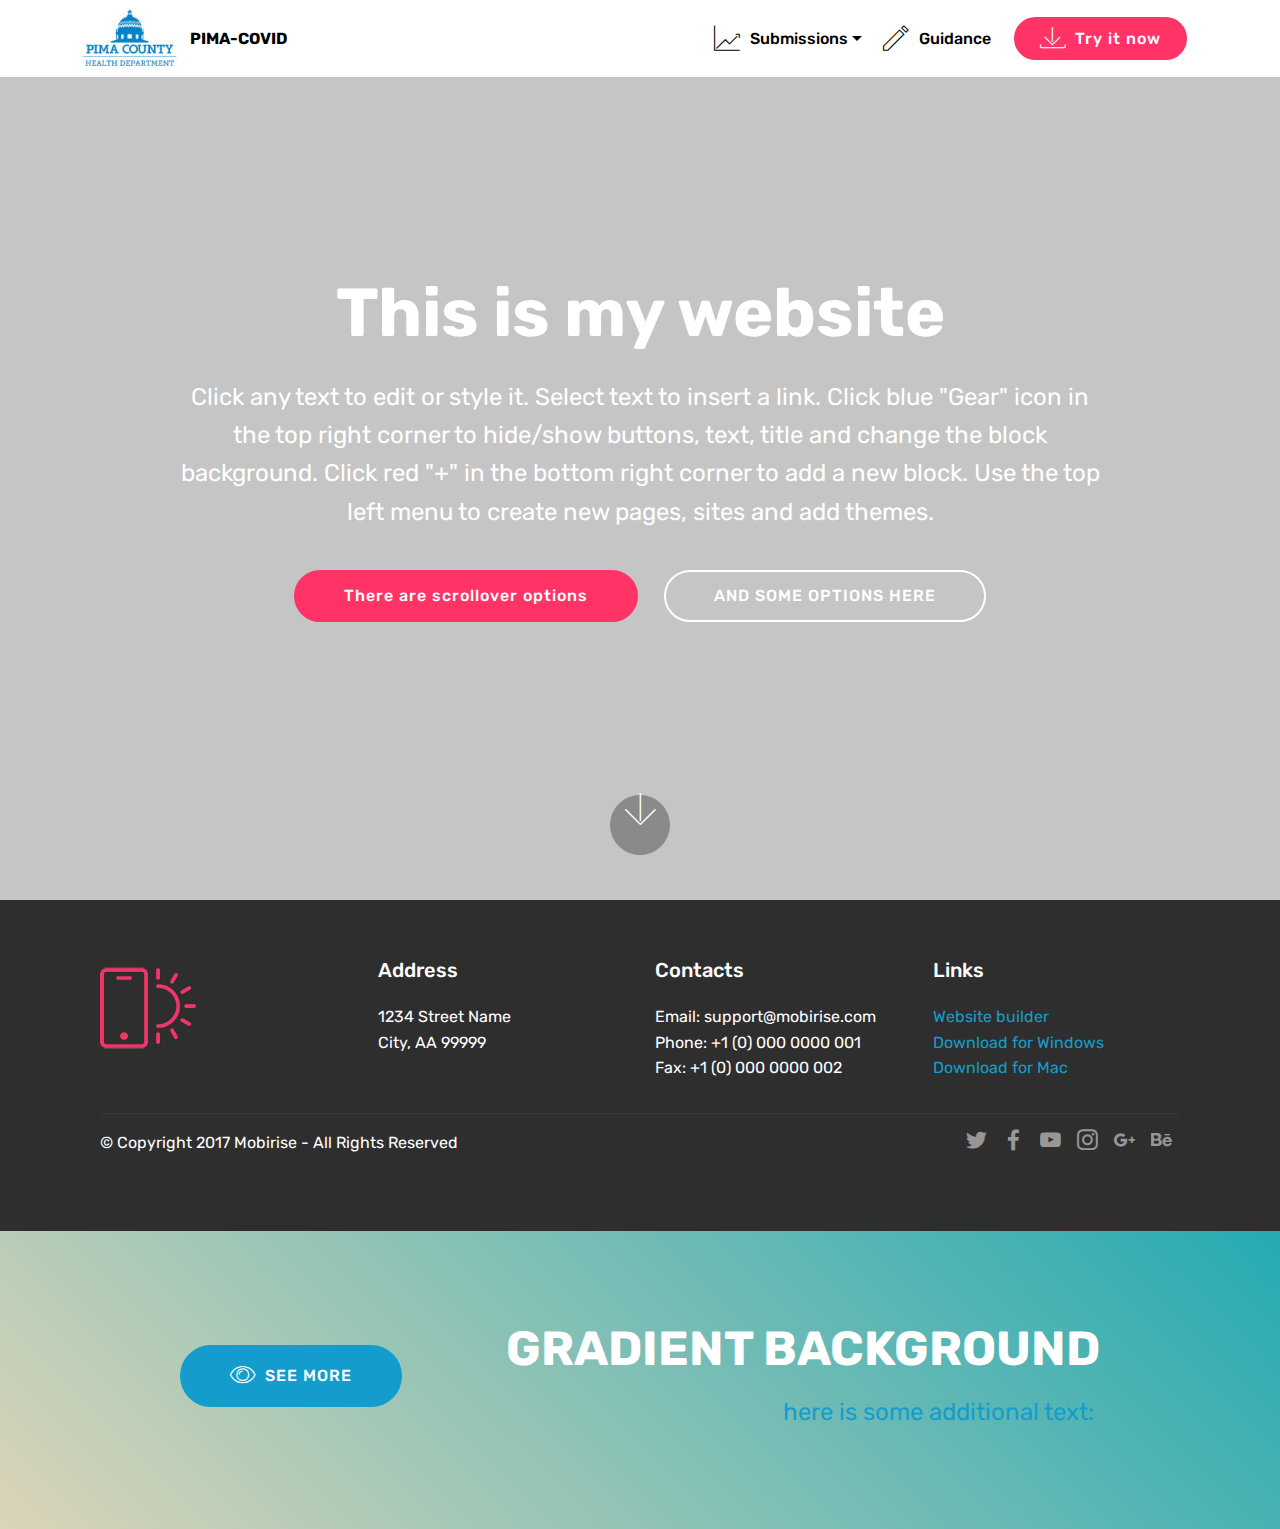
==== index.html @ c0654468 "create github pages" ====
<!DOCTYPE html>
<html  >
<head>
  <!-- Site made with Mobirise Website Builder v4.12.3, https://mobirise.com -->
  <meta charset="UTF-8">
  <meta http-equiv="X-UA-Compatible" content="IE=edge">
  <meta name="generator" content="Mobirise v4.12.3, mobirise.com">
  <meta name="viewport" content="width=device-width, initial-scale=1, minimum-scale=1">
  <link rel="shortcut icon" href="assets/images/health-department-logo-solid-blue-122x76.jpg" type="image/x-icon">
  <meta name="description" content="">
  
  
  <title>Home</title>
  <link rel="stylesheet" href="assets/web/assets/mobirise-icons/mobirise-icons.css">
  <link rel="stylesheet" href="assets/bootstrap/css/bootstrap.min.css">
  <link rel="stylesheet" href="assets/bootstrap/css/bootstrap-grid.min.css">
  <link rel="stylesheet" href="assets/bootstrap/css/bootstrap-reboot.min.css">
  <link rel="stylesheet" href="assets/socicon/css/styles.css">
  <link rel="stylesheet" href="assets/tether/tether.min.css">
  <link rel="stylesheet" href="assets/dropdown/css/style.css">
  <link rel="stylesheet" href="assets/theme/css/style.css">
  <link rel="preload" as="style" href="assets/mobirise/css/mbr-additional.css"><link rel="stylesheet" href="assets/mobirise/css/mbr-additional.css" type="text/css">
  
  
  
</head>
<body>
  <section class="menu cid-qTkzRZLJNu" once="menu" id="menu1-0">

    

    <nav class="navbar navbar-expand beta-menu navbar-dropdown align-items-center navbar-fixed-top navbar-toggleable-sm">
        <button class="navbar-toggler navbar-toggler-right" type="button" data-toggle="collapse" data-target="#navbarSupportedContent" aria-controls="navbarSupportedContent" aria-expanded="false" aria-label="Toggle navigation">
            <div class="hamburger">
                <span></span>
                <span></span>
                <span></span>
                <span></span>
            </div>
        </button>
        <div class="menu-logo">
            <div class="navbar-brand">
                <span class="navbar-logo">
                    <a href="https://mobirise.com">
                         <img src="assets/images/health-department-logo-solid-blue-122x76.jpg" alt="Mobirise" title="" style="height: 3.8rem;">
                    </a>
                </span>
                <span class="navbar-caption-wrap"><a class="navbar-caption text-black display-4" href="https://mobirise.com">
                        PIMA-COVID</a></span>
            </div>
        </div>
        <div class="collapse navbar-collapse" id="navbarSupportedContent">
            <ul class="navbar-nav nav-dropdown" data-app-modern-menu="true"><li class="nav-item dropdown">
                    <a class="nav-link link dropdown-toggle text-black display-4" href="https://mobirise.com" data-toggle="dropdown-submenu" aria-expanded="true"><span class="mbri-growing-chart mbr-iconfont mbr-iconfont-btn"></span>Submissions</a><div class="dropdown-menu"><a class="dropdown-item text-black display-4" href="https://mobirise.com">New Item</a></div>
                </li><li class="nav-item">
                    <a class="nav-link link text-black display-4" href="https://mobirise.com"><span class="mbri-edit2 mbr-iconfont mbr-iconfont-btn"></span>
                        
                        Guidance</a>
                </li></ul>
            <div class="navbar-buttons mbr-section-btn"><a class="btn btn-sm btn-secondary display-4" href="https://mobirise.com">
                    <span class="mbri-save mbr-iconfont mbr-iconfont-btn "></span>
                    Try it now</a></div>
        </div>
    </nav>
</section>

<section class="engine"><a href="https://mobirise.info/z">best html templates</a></section><section class="cid-qTkA127IK8 mbr-fullscreen" data-bg-video="https://www.youtube.com/watch?v=36YgDDJ7XSc" id="header2-1">

    

    <div class="mbr-overlay" style="opacity: 0.2; background-color: rgb(35, 35, 35);"></div>

    <div class="container align-center">
        <div class="row justify-content-md-center">
            <div class="mbr-white col-md-10">
                <h1 class="mbr-section-title mbr-bold pb-3 mbr-fonts-style display-1">
                    This is my website</h1>
                
                <p class="mbr-text pb-3 mbr-fonts-style display-5">
                    Click any text to edit or style it. Select text to insert a link. Click blue "Gear" icon in the top right corner to hide/show buttons, text, title and change the block background. Click red "+" in the bottom right corner to add a new block. Use the top left menu to create new pages, sites and add themes.
                </p>
                <div class="mbr-section-btn"><a class="btn btn-md btn-secondary display-4" href="https://mobirise.com">There are scrollover options</a>
                    <a class="btn btn-md btn-white-outline display-4" href="https://mobirise.com">AND SOME OPTIONS HERE</a></div>
            </div>
        </div>
    </div>
    <div class="mbr-arrow hidden-sm-down" aria-hidden="true">
        <a href="#next">
            <i class="mbri-down mbr-iconfont"></i>
        </a>
    </div>
</section>

<section class="cid-qTkAaeaxX5" id="footer1-2">

    

    

    <div class="container">
        <div class="media-container-row content text-white">
            <div class="col-12 col-md-3">
                <div class="media-wrap">
                    <a href="https://mobirise.com/">
                        <img src="assets/images/logo2.png" alt="Mobirise">
                    </a>
                </div>
            </div>
            <div class="col-12 col-md-3 mbr-fonts-style display-7">
                <h5 class="pb-3">
                    Address
                </h5>
                <p class="mbr-text">
                    1234 Street Name
                    <br>City, AA 99999
                </p>
            </div>
            <div class="col-12 col-md-3 mbr-fonts-style display-7">
                <h5 class="pb-3">
                    Contacts
                </h5>
                <p class="mbr-text">
                    Email: support@mobirise.com
                    <br>Phone: +1 (0) 000 0000 001
                    <br>Fax: +1 (0) 000 0000 002
                </p>
            </div>
            <div class="col-12 col-md-3 mbr-fonts-style display-7">
                <h5 class="pb-3">
                    Links
                </h5>
                <p class="mbr-text">
                    <a class="text-primary" href="https://mobirise.com/">Website builder</a>
                    <br><a class="text-primary" href="https://mobirise.com/mobirise-free-win.zip">Download for Windows</a>
                    <br><a class="text-primary" href="https://mobirise.com/mobirise-free-mac.zip">Download for Mac</a>
                </p>
            </div>
        </div>
        <div class="footer-lower">
            <div class="media-container-row">
                <div class="col-sm-12">
                    <hr>
                </div>
            </div>
            <div class="media-container-row mbr-white">
                <div class="col-sm-6 copyright">
                    <p class="mbr-text mbr-fonts-style display-7">
                        © Copyright 2017 Mobirise - All Rights Reserved
                    </p>
                </div>
                <div class="col-md-6">
                    <div class="social-list align-right">
                        <div class="soc-item">
                            <a href="https://twitter.com/mobirise" target="_blank">
                                <span class="socicon-twitter socicon mbr-iconfont mbr-iconfont-social"></span>
                            </a>
                        </div>
                        <div class="soc-item">
                            <a href="https://www.facebook.com/pages/Mobirise/1616226671953247" target="_blank">
                                <span class="socicon-facebook socicon mbr-iconfont mbr-iconfont-social"></span>
                            </a>
                        </div>
                        <div class="soc-item">
                            <a href="https://www.youtube.com/c/mobirise" target="_blank">
                                <span class="socicon-youtube socicon mbr-iconfont mbr-iconfont-social"></span>
                            </a>
                        </div>
                        <div class="soc-item">
                            <a href="https://instagram.com/mobirise" target="_blank">
                                <span class="socicon-instagram socicon mbr-iconfont mbr-iconfont-social"></span>
                            </a>
                        </div>
                        <div class="soc-item">
                            <a href="https://plus.google.com/u/0/+Mobirise" target="_blank">
                                <span class="socicon-googleplus socicon mbr-iconfont mbr-iconfont-social"></span>
                            </a>
                        </div>
                        <div class="soc-item">
                            <a href="https://www.behance.net/Mobirise" target="_blank">
                                <span class="socicon-behance socicon mbr-iconfont mbr-iconfont-social"></span>
                            </a>
                        </div>
                    </div>
                </div>
            </div>
        </div>
    </div>
</section>

<section class="mbr-section info2 cid-rXSOp5pQnk" id="info2-4">

    

    

    <div class="container">
        <div class="row main justify-content-center">
            <div class="media-container-column col-12 col-lg-3 col-md-4">
                <div class="mbr-section-btn align-left py-4"><a class="btn btn-primary display-4" href="https://mobirise.co">
                    <span class="mbri-preview mbr-iconfont"></span>
                    SEE MORE
                    </a></div>
            </div>
            <div class="media-container-column title col-12 col-lg-7 col-md-6">
                <h2 class="align-right mbr-bold mbr-white pb-3 mbr-fonts-style display-2">
                    GRADIENT BACKGROUND
                </h2>
                <h3 class="mbr-section-subtitle align-right mbr-light mbr-white mbr-fonts-style display-5">
                    <a href="page1.html">here is some additional text:&nbsp;</a></h3>
            </div>
        </div>
    </div>
</section>


  <script src="assets/web/assets/jquery/jquery.min.js"></script>
  <script src="assets/popper/popper.min.js"></script>
  <script src="assets/bootstrap/js/bootstrap.min.js"></script>
  <script src="assets/smoothscroll/smooth-scroll.js"></script>
  <script src="assets/tether/tether.min.js"></script>
  <script src="assets/touchswipe/jquery.touch-swipe.min.js"></script>
  <script src="assets/ytplayer/jquery.mb.ytplayer.min.js"></script>
  <script src="assets/vimeoplayer/jquery.mb.vimeo_player.js"></script>
  <script src="assets/dropdown/js/nav-dropdown.js"></script>
  <script src="assets/dropdown/js/navbar-dropdown.js"></script>
  <script src="assets/theme/js/script.js"></script>
  
  
</body>
</html>
---- assets/web/assets/mobirise-icons/mobirise-icons.css ----
@font-face {
  font-family: 'MobiriseIcons';
  src:  url('mobirise-icons.eot?spat4u');
  src:  url('mobirise-icons.eot?spat4u#iefix') format('embedded-opentype'),
    url('mobirise-icons.ttf?spat4u') format('truetype'),
    url('mobirise-icons.woff?spat4u') format('woff'),
    url('mobirise-icons.svg?spat4u#MobiriseIcons') format('svg');
  font-weight: normal;
  font-style: normal;
  font-display: swap;
}

[class^="mbri-"], [class*=" mbri-"] {
  /* use !important to prevent issues with browser extensions that change fonts */
  font-family: MobiriseIcons !important;
  speak: none;
  font-style: normal;
  font-weight: normal;
  font-variant: normal;
  text-transform: none;
  line-height: 1;

  /* Better Font Rendering =========== */
  -webkit-font-smoothing: antialiased;
  -moz-osx-font-smoothing: grayscale;
}

.mbri-add-submenu:before {
  content: "\e900";
}
.mbri-alert:before {
  content: "\e901";
}
.mbri-align-center:before {
  content: "\e902";
}
.mbri-align-justify:before {
  content: "\e903";
}
.mbri-align-left:before {
  content: "\e904";
}
.mbri-align-right:before {
  content: "\e905";
}
.mbri-android:before {
  content: "\e906";
}
.mbri-apple:before {
  content: "\e907";
}
.mbri-arrow-down:before {
  content: "\e908";
}
.mbri-arrow-next:before {
  content: "\e909";
}
.mbri-arrow-prev:before {
  content: "\e90a";
}
.mbri-arrow-up:before {
  content: "\e90b";
}
.mbri-bold:before {
  content: "\e90c";
}
.mbri-bookmark:before {
  content: "\e90d";
}
.mbri-bootstrap:before {
  content: "\e90e";
}
.mbri-briefcase:before {
  content: "\e90f";
}
.mbri-browse:before {
  content: "\e910";
}
.mbri-bulleted-list:before {
  content: "\e911";
}
.mbri-calendar:before {
  content: "\e912";
}
.mbri-camera:before {
  content: "\e913";
}
.mbri-cart-add:before {
  content: "\e914";
}
.mbri-cart-full:before {
  content: "\e915";
}
.mbri-cash:before {
  content: "\e916";
}
.mbri-change-style:before {
  content: "\e917";
}
.mbri-chat:before {
  content: "\e918";
}
.mbri-clock:before {
  content: "\e919";
}
.mbri-close:before {
  content: "\e91a";
}
.mbri-cloud:before {
  content: "\e91b";
}
.mbri-code:before {
  content: "\e91c";
}
.mbri-contact-form:before {
  content: "\e91d";
}
.mbri-credit-card:before {
  content: "\e91e";
}
.mbri-cursor-click:before {
  content: "\e91f";
}
.mbri-cust-feedback:before {
  content: "\e920";
}
.mbri-database:before {
  content: "\e921";
}
.mbri-delivery:before {
  content: "\e922";
}
.mbri-desktop:before {
  content: "\e923";
}
.mbri-devices:before {
  content: "\e924";
}
.mbri-down:before {
  content: "\e925";
}
.mbri-download:before {
  content: "\e989";
}
.mbri-drag-n-drop:before {
  content: "\e927";
}
.mbri-drag-n-drop2:before {
  content: "\e928";
}
.mbri-edit:before {
  content: "\e929";
}
.mbri-edit2:before {
  content: "\e92a";
}
.mbri-error:before {
  content: "\e92b";
}
.mbri-extension:before {
  content: "\e92c";
}
.mbri-features:before {
  content: "\e92d";
}
.mbri-file:before {
  content: "\e92e";
}
.mbri-flag:before {
  content: "\e92f";
}
.mbri-folder:before {
  content: "\e930";
}
.mbri-gift:before {
  content: "\e931";
}
.mbri-github:before {
  content: "\e932";
}
.mbri-globe:before {
  content: "\e933";
}
.mbri-globe-2:before {
  content: "\e934";
}
.mbri-growing-chart:before {
  content: "\e935";
}
.mbri-hearth:before {
  content: "\e936";
}
.mbri-help:before {
  content: "\e937";
}
.mbri-home:before {
  content: "\e938";
}
.mbri-hot-cup:before {
  content: "\e939";
}
.mbri-idea:before {
  content: "\e93a";
}
.mbri-image-gallery:before {
  content: "\e93b";
}
.mbri-image-slider:before {
  content: "\e93c";
}
.mbri-info:before {
  content: "\e93d";
}
.mbri-italic:before {
  content: "\e93e";
}
.mbri-key:before {
  content: "\e93f";
}
.mbri-laptop:before {
  content: "\e940";
}
.mbri-layers:before {
  content: "\e941";
}
.mbri-left-right:before {
  content: "\e942";
}
.mbri-left:before {
  content: "\e943";
}
.mbri-letter:before {
  content: "\e944";
}
.mbri-like:before {
  content: "\e945";
}
.mbri-link:before {
  content: "\e946";
}
.mbri-lock:before {
  content: "\e947";
}
.mbri-login:before {
  content: "\e948";
}
.mbri-logout:before {
  content: "\e949";
}
.mbri-magic-stick:before {
  content: "\e94a";
}
.mbri-map-pin:before {
  content: "\e94b";
}
.mbri-menu:before {
  content: "\e94c";
}
.mbri-mobile:before {
  content: "\e94d";
}
.mbri-mobile2:before {
  content: "\e94e";
}
.mbri-mobirise:before {
  content: "\e94f";
}
.mbri-more-horizontal:before {
  content: "\e950";
}
.mbri-more-vertical:before {
  content: "\e951";
}
.mbri-music:before {
  content: "\e952";
}
.mbri-new-file:before {
  content: "\e953";
}
.mbri-numbered-list:before {
  content: "\e954";
}
.mbri-opened-folder:before {
  content: "\e955";
}
.mbri-pages:before {
  content: "\e956";
}
.mbri-paper-plane:before {
  content: "\e957";
}
.mbri-paperclip:before {
  content: "\e958";
}
.mbri-photo:before {
  content: "\e959";
}
.mbri-photos:before {
  content: "\e95a";
}
.mbri-pin:before {
  content: "\e95b";
}
.mbri-play:before {
  content: "\e95c";
}
.mbri-plus:before {
  content: "\e95d";
}
.mbri-preview:before {
  content: "\e95e";
}
.mbri-print:before {
  content: "\e95f";
}
.mbri-protect:before {
  content: "\e960";
}
.mbri-question:before {
  content: "\e961";
}
.mbri-quote-left:before {
  content: "\e962";
}
.mbri-quote-right:before {
  content: "\e963";
}
.mbri-refresh:before {
  content: "\e964";
}
.mbri-responsive:before {
  content: "\e965";
}
.mbri-right:before {
  content: "\e966";
}
.mbri-rocket:before {
  content: "\e967";
}
.mbri-sad-face:before {
  content: "\e968";
}
.mbri-sale:before {
  content: "\e969";
}
.mbri-save:before {
  content: "\e96a";
}
.mbri-search:before {
  content: "\e96b";
}
.mbri-setting:before {
  content: "\e96c";
}
.mbri-setting2:before {
  content: "\e96d";
}
.mbri-setting3:before {
  content: "\e96e";
}
.mbri-share:before {
  content: "\e96f";
}
.mbri-shopping-bag:before {
  content: "\e970";
}
.mbri-shopping-basket:before {
  content: "\e971";
}
.mbri-shopping-cart:before {
  content: "\e972";
}
.mbri-sites:before {
  content: "\e973";
}
.mbri-smile-face:before {
  content: "\e974";
}
.mbri-speed:before {
  content: "\e975";
}
.mbri-star:before {
  content: "\e976";
}
.mbri-success:before {
  content: "\e977";
}
.mbri-sun:before {
  content: "\e978";
}
.mbri-sun2:before {
  content: "\e979";
}
.mbri-tablet:before {
  content: "\e97a";
}
.mbri-tablet-vertical:before {
  content: "\e97b";
}
.mbri-target:before {
  content: "\e97c";
}
.mbri-timer:before {
  content: "\e97d";
}
.mbri-to-ftp:before {
  content: "\e97e";
}
.mbri-to-local-drive:before {
  content: "\e97f";
}
.mbri-touch-swipe:before {
  content: "\e980";
}
.mbri-touch:before {
  content: "\e981";
}
.mbri-trash:before {
  content: "\e982";
}
.mbri-underline:before {
  content: "\e983";
}
.mbri-unlink:before {
  content: "\e984";
}
.mbri-unlock:before {
  content: "\e985";
}
.mbri-up-down:before {
  content: "\e986";
}
.mbri-up:before {
  content: "\e987";
}
.mbri-update:before {
  content: "\e988";
}
.mbri-upload:before {
 content: "\e926"; 
}
.mbri-user:before {
  content: "\e98a";
}
.mbri-user2:before {
  content: "\e98b";
}
.mbri-users:before {
  content: "\e98c";
}
.mbri-video:before {
  content: "\e98d";
}
.mbri-video-play:before {
  content: "\e98e";
}
.mbri-watch:before {
  content: "\e98f";
}
.mbri-website-theme:before {
  content: "\e990";
}
.mbri-wifi:before {
  content: "\e991";
}
.mbri-windows:before {
  content: "\e992";
}
.mbri-zoom-out:before {
  content: "\e993";
}
.mbri-redo:before {
  content: "\e994";
}
.mbri-undo:before {
  content: "\e995";
}
---- assets/socicon/css/styles.css ----
@charset "UTF-8";

@font-face {
  font-family: 'Socicon';
  src:  url('../fonts/socicon.eot');
  src:  url('../fonts/socicon.eot?#iefix') format('embedded-opentype'),
    url('../fonts/socicon.woff2') format('woff2'),
    url('../fonts/socicon.ttf') format('truetype'),
    url('../fonts/socicon.woff') format('woff'),
    url('../fonts/socicon.svg#socicon') format('svg');
  font-weight: normal;
  font-style: normal;
}

[data-icon]:before {
  font-family: "socicon" !important;
  content: attr(data-icon);
  font-style: normal !important;
  font-weight: normal !important;
  font-variant: normal !important;
  text-transform: none !important;
  speak: none;
  line-height: 1;
  -webkit-font-smoothing: antialiased;
  -moz-osx-font-smoothing: grayscale;
}

[class^="socicon-"], [class*=" socicon-"] {
  /* use !important to prevent issues with browser extensions that change fonts */
  font-family: 'Socicon' !important;
  speak: none;
  font-style: normal;
  font-weight: normal;
  font-variant: normal;
  text-transform: none;
  line-height: 1;

  /* Better Font Rendering =========== */
  -webkit-font-smoothing: antialiased;
  -moz-osx-font-smoothing: grayscale;
}

.socicon-eitaa:before {
  content: "\e97c";
}
.socicon-soroush:before {
  content: "\e97d";
}
.socicon-bale:before {
  content: "\e97e";
}
.socicon-zazzle:before {
  content: "\e97b";
}
.socicon-society6:before {
  content: "\e97a";
}
.socicon-redbubble:before {
  content: "\e979";
}
.socicon-avvo:before {
  content: "\e978";
}
.socicon-stitcher:before {
  content: "\e977";
}
.socicon-googlehangouts:before {
  content: "\e974";
}
.socicon-dlive:before {
  content: "\e975";
}
.socicon-vsco:before {
  content: "\e976";
}
.socicon-flipboard:before {
  content: "\e973";
}
.socicon-ubuntu:before {
  content: "\e958";
}
.socicon-artstation:before {
  content: "\e959";
}
.socicon-invision:before {
  content: "\e95a";
}
.socicon-torial:before {
  content: "\e95b";
}
.socicon-collectorz:before {
  content: "\e95c";
}
.socicon-seenthis:before {
  content: "\e95d";
}
.socicon-googleplaymusic:before {
  content: "\e95e";
}
.socicon-debian:before {
  content: "\e95f";
}
.socicon-filmfreeway:before {
  content: "\e960";
}
.socicon-gnome:before {
  content: "\e961";
}
.socicon-itchio:before {
  content: "\e962";
}
.socicon-jamendo:before {
  content: "\e963";
}
.socicon-mix:before {
  content: "\e964";
}
.socicon-sharepoint:before {
  content: "\e965";
}
.socicon-tinder:before {
  content: "\e966";
}
.socicon-windguru:before {
  content: "\e967";
}
.socicon-cdbaby:before {
  content: "\e968";
}
.socicon-elementaryos:before {
  content: "\e969";
}
.socicon-stage32:before {
  content: "\e96a";
}
.socicon-tiktok:before {
  content: "\e96b";
}
.socicon-gitter:before {
  content: "\e96c";
}
.socicon-letterboxd:before {
  content: "\e96d";
}
.socicon-threema:before {
  content: "\e96e";
}
.socicon-splice:before {
  content: "\e96f";
}
.socicon-metapop:before {
  content: "\e970";
}
.socicon-naver:before {
  content: "\e971";
}
.socicon-remote:before {
  content: "\e972";
}
.socicon-internet:before {
  content: "\e957";
}
.socicon-moddb:before {
  content: "\e94b";
}
.socicon-indiedb:before {
  content: "\e94c";
}
.socicon-traxsource:before {
  content: "\e94d";
}
.socicon-gamefor:before {
  content: "\e94e";
}
.socicon-pixiv:before {
  content: "\e94f";
}
.socicon-myanimelist:before {
  content: "\e950";
}
.socicon-blackberry:before {
  content: "\e951";
}
.socicon-wickr:before {
  content: "\e952";
}
.socicon-spip:before {
  content: "\e953";
}
.socicon-napster:before {
  content: "\e954";
}
.socicon-beatport:before {
  content: "\e955";
}
.socicon-hackerone:before {
  content: "\e956";
}
.socicon-hackernews:before {
  content: "\e946";
}
.socicon-smashwords:before {
  content: "\e947";
}
.socicon-kobo:before {
  content: "\e948";
}
.socicon-bookbub:before {
  content: "\e949";
}
.socicon-mailru:before {
  content: "\e94a";
}
.socicon-gitlab:before {
  content: "\e945";
}
.socicon-instructables:before {
  content: "\e944";
}
.socicon-portfolio:before {
  content: "\e943";
}
.socicon-codered:before {
  content: "\e940";
}
.socicon-origin:before {
  content: "\e941";
}
.socicon-nextdoor:before {
  content: "\e942";
}
.socicon-udemy:before {
  content: "\e93f";
}
.socicon-livemaster:before {
  content: "\e93e";
}
.socicon-crunchbase:before {
  content: "\e93b";
}
.socicon-homefy:before {
  content: "\e93c";
}
.socicon-calendly:before {
  content: "\e93d";
}
.socicon-realtor:before {
  content: "\e90f";
}
.socicon-tidal:before {
  content: "\e910";
}
.socicon-qobuz:before {
  content: "\e911";
}
.socicon-natgeo:before {
  content: "\e912";
}
.socicon-mastodon:before {
  content: "\e913";
}
.socicon-unsplash:before {
  content: "\e914";
}
.socicon-homeadvisor:before {
  content: "\e915";
}
.socicon-angieslist:before {
  content: "\e916";
}
.socicon-codepen:before {
  content: "\e917";
}
.socicon-slack:before {
  content: "\e918";
}
.socicon-openaigym:before {
  content: "\e919";
}
.socicon-logmein:before {
  content: "\e91a";
}
.socicon-fiverr:before {
  content: "\e91b";
}
.socicon-gotomeeting:before {
  content: "\e91c";
}
.socicon-aliexpress:before {
  content: "\e91d";
}
.socicon-guru:before {
  content: "\e91e";
}
.socicon-appstore:before {
  content: "\e91f";
}
.socicon-homes:before {
  content: "\e920";
}
.socicon-zoom:before {
  content: "\e921";
}
.socicon-alibaba:before {
  content: "\e922";
}
.socicon-craigslist:before {
  content: "\e923";
}
.socicon-wix:before {
  content: "\e924";
}
.socicon-redfin:before {
  content: "\e925";
}
.socicon-googlecalendar:before {
  content: "\e926";
}
.socicon-shopify:before {
  content: "\e927";
}
.socicon-freelancer:before {
  content: "\e928";
}
.socicon-seedrs:before {
  content: "\e929";
}
.socicon-bing:before {
  content: "\e92a";
}
.socicon-doodle:before {
  content: "\e92b";
}
.socicon-bonanza:before {
  content: "\e92c";
}
.socicon-squarespace:before {
  content: "\e92d";
}
.socicon-toptal:before {
  content: "\e92e";
}
.socicon-gust:before {
  content: "\e92f";
}
.socicon-ask:before {
  content: "\e930";
}
.socicon-trulia:before {
  content: "\e931";
}
.socicon-loomly:before {
  content: "\e932";
}
.socicon-ghost:before {
  content: "\e933";
}
.socicon-upwork:before {
  content: "\e934";
}
.socicon-fundable:before {
  content: "\e935";
}
.socicon-booking:before {
  content: "\e936";
}
.socicon-googlemaps:before {
  content: "\e937";
}
.socicon-zillow:before {
  content: "\e938";
}
.socicon-niconico:before {
  content: "\e939";
}
.socicon-toneden:before {
  content: "\e93a";
}
.socicon-augment:before {
  content: "\e908";
}
.socicon-bitbucket:before {
  content: "\e909";
}
.socicon-fyuse:before {
  content: "\e90a";
}
.socicon-yt-gaming:before {
  content: "\e90b";
}
.socicon-sketchfab:before {
  content: "\e90c";
}
.socicon-mobcrush:before {
  content: "\e90d";
}
.socicon-microsoft:before {
  content: "\e90e";
}
.socicon-pandora:before {
  content: "\e907";
}
.socicon-messenger:before {
  content: "\e906";
}
.socicon-gamewisp:before {
  content: "\e905";
}
.socicon-bloglovin:before {
  content: "\e904";
}
.socicon-tunein:before {
  content: "\e903";
}
.socicon-gamejolt:before {
  content: "\e901";
}
.socicon-trello:before {
  content: "\e902";
}
.socicon-spreadshirt:before {
  content: "\e900";
}
.socicon-500px:before {
  content: "\e000";
}
.socicon-8tracks:before {
  content: "\e001";
}
.socicon-airbnb:before {
  content: "\e002";
}
.socicon-alliance:before {
  content: "\e003";
}
.socicon-amazon:before {
  content: "\e004";
}
.socicon-amplement:before {
  content: "\e005";
}
.socicon-android:before {
  content: "\e006";
}
.socicon-angellist:before {
  content: "\e007";
}
.socicon-apple:before {
  content: "\e008";
}
.socicon-appnet:before {
  content: "\e009";
}
.socicon-baidu:before {
  content: "\e00a";
}
.socicon-bandcamp:before {
  content: "\e00b";
}
.socicon-battlenet:before {
  content: "\e00c";
}
.socicon-mixer:before {
  content: "\e00d";
}
.socicon-bebee:before {
  content: "\e00e";
}
.socicon-bebo:before {
  content: "\e00f";
}
.socicon-behance:before {
  content: "\e010";
}
.socicon-blizzard:before {
  content: "\e011";
}
.socicon-blogger:before {
  content: "\e012";
}
.socicon-buffer:before {
  content: "\e013";
}
.socicon-chrome:before {
  content: "\e014";
}
.socicon-coderwall:before {
  content: "\e015";
}
.socicon-curse:before {
  content: "\e016";
}
.socicon-dailymotion:before {
  content: "\e017";
}
.socicon-deezer:before {
  content: "\e018";
}
.socicon-delicious:before {
  content: "\e019";
}
.socicon-deviantart:before {
  content: "\e01a";
}
.socicon-diablo:before {
  content: "\e01b";
}
.socicon-digg:before {
  content: "\e01c";
}
.socicon-discord:before {
  content: "\e01d";
}
.socicon-disqus:before {
  content: "\e01e";
}
.socicon-douban:before {
  content: "\e01f";
}
.socicon-draugiem:before {
  content: "\e020";
}
.socicon-dribbble:before {
  content: "\e021";
}
.socicon-drupal:before {
  content: "\e022";
}
.socicon-ebay:before {
  content: "\e023";
}
.socicon-ello:before {
  content: "\e024";
}
.socicon-endomodo:before {
  content: "\e025";
}
.socicon-envato:before {
  content: "\e026";
}
.socicon-etsy:before {
  content: "\e027";
}
.socicon-facebook:before {
  content: "\e028";
}
.socicon-feedburner:before {
  content: "\e029";
}
.socicon-filmweb:before {
  content: "\e02a";
}
.socicon-firefox:before {
  content: "\e02b";
}
.socicon-flattr:before {
  content: "\e02c";
}
.socicon-flickr:before {
  content: "\e02d";
}
.socicon-formulr:before {
  content: "\e02e";
}
.socicon-forrst:before {
  content: "\e02f";
}
.socicon-foursquare:before {
  content: "\e030";
}
.socicon-friendfeed:before {
  content: "\e031";
}
.socicon-github:before {
  content: "\e032";
}
.socicon-goodreads:before {
  content: "\e033";
}
.socicon-google:before {
  content: "\e034";
}
.socicon-googlescholar:before {
  content: "\e035";
}
.socicon-googlegroups:before {
  content: "\e036";
}
.socicon-googlephotos:before {
  content: "\e037";
}
.socicon-googleplus:before {
  content: "\e038";
}
.socicon-grooveshark:before {
  content: "\e039";
}
.socicon-hackerrank:before {
  content: "\e03a";
}
.socicon-hearthstone:before {
  content: "\e03b";
}
.socicon-hellocoton:before {
  content: "\e03c";
}
.socicon-heroes:before {
  content: "\e03d";
}
.socicon-smashcast:before {
  content: "\e03e";
}
.socicon-horde:before {
  content: "\e03f";
}
.socicon-houzz:before {
  content: "\e040";
}
.socicon-icq:before {
  content: "\e041";
}
.socicon-identica:before {
  content: "\e042";
}
.socicon-imdb:before {
  content: "\e043";
}
.socicon-instagram:before {
  content: "\e044";
}
.socicon-issuu:before {
  content: "\e045";
}
.socicon-istock:before {
  content: "\e046";
}
.socicon-itunes:before {
  content: "\e047";
}
.socicon-keybase:before {
  content: "\e048";
}
.socicon-lanyrd:before {
  content: "\e049";
}
.socicon-lastfm:before {
  content: "\e04a";
}
.socicon-line:before {
  content: "\e04b";
}
.socicon-linkedin:before {
  content: "\e04c";
}
.socicon-livejournal:before {
  content: "\e04d";
}
.socicon-lyft:before {
  content: "\e04e";
}
.socicon-macos:before {
  content: "\e04f";
}
.socicon-mail:before {
  content: "\e050";
}
.socicon-medium:before {
  content: "\e051";
}
.socicon-meetup:before {
  content: "\e052";
}
.socicon-mixcloud:before {
  content: "\e053";
}
.socicon-modelmayhem:before {
  content: "\e054";
}
.socicon-mumble:before {
  content: "\e055";
}
.socicon-myspace:before {
  content: "\e056";
}
.socicon-newsvine:before {
  content: "\e057";
}
.socicon-nintendo:before {
  content: "\e058";
}
.socicon-npm:before {
  content: "\e059";
}
.socicon-odnoklassniki:before {
  content: "\e05a";
}
.socicon-openid:before {
  content: "\e05b";
}
.socicon-opera:before {
  content: "\e05c";
}
.socicon-outlook:before {
  content: "\e05d";
}
.socicon-overwatch:before {
  content: "\e05e";
}
.socicon-patreon:before {
  content: "\e05f";
}
.socicon-paypal:before {
  content: "\e060";
}
.socicon-periscope:before {
  content: "\e061";
}
.socicon-persona:before {
  content: "\e062";
}
.socicon-pinterest:before {
  content: "\e063";
}
.socicon-play:before {
  content: "\e064";
}
.socicon-player:before {
  content: "\e065";
}
.socicon-playstation:before {
  content: "\e066";
}
.socicon-pocket:before {
  content: "\e067";
}
.socicon-qq:before {
  content: "\e068";
}
.socicon-quora:before {
  content: "\e069";
}
.socicon-raidcall:before {
  content: "\e06a";
}
.socicon-ravelry:before {
  content: "\e06b";
}
.socicon-reddit:before {
  content: "\e06c";
}
.socicon-renren:before {
  content: "\e06d";
}
.socicon-researchgate:before {
  content: "\e06e";
}
.socicon-residentadvisor:before {
  content: "\e06f";
}
.socicon-reverbnation:before {
  content: "\e070";
}
.socicon-rss:before {
  content: "\e071";
}
.socicon-sharethis:before {
  content: "\e072";
}
.socicon-skype:before {
  content: "\e073";
}
.socicon-slideshare:before {
  content: "\e074";
}
.socicon-smugmug:before {
  content: "\e075";
}
.socicon-snapchat:before {
  content: "\e076";
}
.socicon-songkick:before {
  content: "\e077";
}
.socicon-soundcloud:before {
  content: "\e078";
}
.socicon-spotify:before {
  content: "\e079";
}
.socicon-stackexchange:before {
  content: "\e07a";
}
.socicon-stackoverflow:before {
  content: "\e07b";
}
.socicon-starcraft:before {
  content: "\e07c";
}
.socicon-stayfriends:before {
  content: "\e07d";
}
.socicon-steam:before {
  content: "\e07e";
}
.socicon-storehouse:before {
  content: "\e07f";
}
.socicon-strava:before {
  content: "\e080";
}
.socicon-streamjar:before {
  content: "\e081";
}
.socicon-stumbleupon:before {
  content: "\e082";
}
.socicon-swarm:before {
  content: "\e083";
}
.socicon-teamspeak:before {
  content: "\e084";
}
.socicon-teamviewer:before {
  content: "\e085";
}
.socicon-technorati:before {
  content: "\e086";
}
.socicon-telegram:before {
  content: "\e087";
}
.socicon-tripadvisor:before {
  content: "\e088";
}
.socicon-tripit:before {
  content: "\e089";
}
.socicon-triplej:before {
  content: "\e08a";
}
.socicon-tumblr:before {
  content: "\e08b";
}
.socicon-twitch:before {
  content: "\e08c";
}
.socicon-twitter:before {
  content: "\e08d";
}
.socicon-uber:before {
  content: "\e08e";
}
.socicon-ventrilo:before {
  content: "\e08f";
}
.socicon-viadeo:before {
  content: "\e090";
}
.socicon-viber:before {
  content: "\e091";
}
.socicon-viewbug:before {
  content: "\e092";
}
.socicon-vimeo:before {
  content: "\e093";
}
.socicon-vine:before {
  content: "\e094";
}
.socicon-vkontakte:before {
  content: "\e095";
}
.socicon-warcraft:before {
  content: "\e096";
}
.socicon-wechat:before {
  content: "\e097";
}
.socicon-weibo:before {
  content: "\e098";
}
.socicon-whatsapp:before {
  content: "\e099";
}
.socicon-wikipedia:before {
  content: "\e09a";
}
.socicon-windows:before {
  content: "\e09b";
}
.socicon-wordpress:before {
  content: "\e09c";
}
.socicon-wykop:before {
  content: "\e09d";
}
.socicon-xbox:before {
  content: "\e09e";
}
.socicon-xing:before {
  content: "\e09f";
}
.socicon-yahoo:before {
  content: "\e0a0";
}
.socicon-yammer:before {
  content: "\e0a1";
}
.socicon-yandex:before {
  content: "\e0a2";
}
.socicon-yelp:before {
  content: "\e0a3";
}
.socicon-younow:before {
  content: "\e0a4";
}
.socicon-youtube:before {
  content: "\e0a5";
}
.socicon-zapier:before {
  content: "\e0a6";
}
.socicon-zerply:before {
  content: "\e0a7";
}
.socicon-zomato:before {
  content: "\e0a8";
}
.socicon-zynga:before {
  content: "\e0a9";
}
---- assets/dropdown/css/style.css ----
.navbar-dropdown {
  left: 0;
  padding: 0;
  position: absolute;
  right: 0;
  top: 0;
  transition: all 0.45s ease;
  z-index: 1030;
  background: #282828; }
  .navbar-dropdown .navbar-logo {
    margin-right: 0.8rem;
    transition: margin 0.3s ease-in-out;
    vertical-align: middle; }
    .navbar-dropdown .navbar-logo img {
      height: 3.125rem;
      transition: all 0.3s ease-in-out; }
    .navbar-dropdown .navbar-logo.mbr-iconfont {
      font-size: 3.125rem;
      line-height: 3.125rem; }
  .navbar-dropdown .navbar-caption {
    font-weight: 700;
    white-space: normal;
    vertical-align: -4px;
    line-height: 3.125rem !important; }
    .navbar-dropdown .navbar-caption, .navbar-dropdown .navbar-caption:hover {
      color: inherit;
      text-decoration: none; }
  .navbar-dropdown .mbr-iconfont + .navbar-caption {
    vertical-align: -1px; }
  .navbar-dropdown.navbar-fixed-top {
    position: fixed; }
  .navbar-dropdown .navbar-brand span {
    vertical-align: -4px; }
  .navbar-dropdown.bg-color.transparent {
    background: none; }
  .navbar-dropdown.navbar-short .navbar-brand {
    padding: 0.625rem 0; }
    .navbar-dropdown.navbar-short .navbar-brand span {
      vertical-align: -1px; }
  .navbar-dropdown.navbar-short .navbar-caption {
    line-height: 2.375rem !important;
    vertical-align: -2px; }
  .navbar-dropdown.navbar-short .navbar-logo {
    margin-right: 0.5rem; }
    .navbar-dropdown.navbar-short .navbar-logo img {
      height: 2.375rem; }
    .navbar-dropdown.navbar-short .navbar-logo.mbr-iconfont {
      font-size: 2.375rem;
      line-height: 2.375rem; }
  .navbar-dropdown.navbar-short .mbr-table-cell {
    height: 3.625rem; }
  .navbar-dropdown .navbar-close {
    left: 0.6875rem;
    position: fixed;
    top: 0.75rem;
    z-index: 1000; }
  .navbar-dropdown .hamburger-icon {
    content: "";
    display: inline-block;
    vertical-align: middle;
    width: 16px;
    -webkit-box-shadow: 0 -6px 0 1px #282828,0 0 0 1px #282828,0 6px 0 1px #282828;
    -moz-box-shadow: 0 -6px 0 1px #282828,0 0 0 1px #282828,0 6px 0 1px #282828;
    box-shadow: 0 -6px 0 1px #282828,0 0 0 1px #282828,0 6px 0 1px #282828; }

.dropdown-menu .dropdown-toggle[data-toggle="dropdown-submenu"]::after {
  border-bottom: 0.35em solid transparent;
  border-left: 0.35em solid;
  border-right: 0;
  border-top: 0.35em solid transparent;
  margin-left: 0.3rem; }

.dropdown-menu .dropdown-item:focus {
  outline: 0; }

.nav-dropdown {
  font-size: 0.75rem;
  font-weight: 500;
  height: auto !important; }
  .nav-dropdown .nav-btn {
    padding-left: 1rem; }
  .nav-dropdown .link {
    margin: .667em 1.667em;
    font-weight: 500;
    padding: 0;
    transition: color .2s ease-in-out; }
    .nav-dropdown .link.dropdown-toggle {
      margin-right: 2.583em; }
      .nav-dropdown .link.dropdown-toggle::after {
        margin-left: .25rem;
        border-top: 0.35em solid;
        border-right: 0.35em solid transparent;
        border-left: 0.35em solid transparent;
        border-bottom: 0; }
      .nav-dropdown .link.dropdown-toggle[aria-expanded="true"] {
        margin: 0;
        padding: 0.667em 3.263em  0.667em 1.667em; }
  .nav-dropdown .link::after,
  .nav-dropdown .dropdown-item::after {
    color: inherit; }
  .nav-dropdown .btn {
    font-size: 0.75rem;
    font-weight: 700;
    letter-spacing: 0;
    margin-bottom: 0;
    padding-left: 1.25rem;
    padding-right: 1.25rem; }
  .nav-dropdown .dropdown-menu {
    border-radius: 0;
    border: 0;
    left: 0;
    margin: 0;
    padding-bottom: 1.25rem;
    padding-top: 1.25rem;
    position: relative; }
  .nav-dropdown .dropdown-submenu {
    margin-left: 0.125rem;
    top: 0; }
  .nav-dropdown .dropdown-item {
    font-weight: 500;
    line-height: 2;
    padding: 0.3846em 4.615em 0.3846em 1.5385em;
    position: relative;
    transition: color .2s ease-in-out, background-color .2s ease-in-out; }
    .nav-dropdown .dropdown-item::after {
      margin-top: -0.3077em;
      position: absolute;
      right: 1.1538em;
      top: 50%; }
    .nav-dropdown .dropdown-item:focus, .nav-dropdown .dropdown-item:hover {
      background: none; }

@media (max-width: 767px) {
  .nav-dropdown.navbar-toggleable-sm {
    bottom: 0;
    display: none;
    left: 0;
    overflow-x: hidden;
    position: fixed;
    top: 0;
    transform: translateX(-100%);
    -ms-transform: translateX(-100%);
    -webkit-transform: translateX(-100%);
    width: 18.75rem;
    z-index: 999; } }
.nav-dropdown.navbar-toggleable-xl {
  bottom: 0;
  display: none;
  left: 0;
  overflow-x: hidden;
  position: fixed;
  top: 0;
  transform: translateX(-100%);
  -ms-transform: translateX(-100%);
  -webkit-transform: translateX(-100%);
  width: 18.75rem;
  z-index: 999; }

.nav-dropdown-sm {
  display: block !important;
  overflow-x: hidden;
  overflow: auto;
  padding-top: 3.875rem; }
  .nav-dropdown-sm::after {
    content: "";
    display: block;
    height: 3rem;
    width: 100%; }
  .nav-dropdown-sm.collapse.in ~ .navbar-close {
    display: block !important; }
  .nav-dropdown-sm.collapsing, .nav-dropdown-sm.collapse.in {
    transform: translateX(0);
    -ms-transform: translateX(0);
    -webkit-transform: translateX(0);
    transition: all 0.25s ease-out;
    -webkit-transition: all 0.25s ease-out;
    background: #282828; }
  .nav-dropdown-sm.collapsing[aria-expanded="false"] {
    transform: translateX(-100%);
    -ms-transform: translateX(-100%);
    -webkit-transform: translateX(-100%); }
  .nav-dropdown-sm .nav-item {
    display: block;
    margin-left: 0 !important;
    padding-left: 0; }
  .nav-dropdown-sm .link,
  .nav-dropdown-sm .dropdown-item {
    border-top: 1px dotted rgba(255, 255, 255, 0.1);
    font-size: 0.8125rem;
    line-height: 1.6;
    margin: 0 !important;
    padding: 0.875rem 2.4rem 0.875rem 1.5625rem !important;
    position: relative;
    white-space: normal; }
    .nav-dropdown-sm .link:focus, .nav-dropdown-sm .link:hover,
    .nav-dropdown-sm .dropdown-item:focus,
    .nav-dropdown-sm .dropdown-item:hover {
      background: rgba(0, 0, 0, 0.2) !important;
      color: #c0a375; }
  .nav-dropdown-sm .nav-btn {
    position: relative;
    padding: 1.5625rem 1.5625rem 0 1.5625rem; }
    .nav-dropdown-sm .nav-btn::before {
      border-top: 1px dotted rgba(255, 255, 255, 0.1);
      content: "";
      left: 0;
      position: absolute;
      top: 0;
      width: 100%; }
    .nav-dropdown-sm .nav-btn + .nav-btn {
      padding-top: 0.625rem; }
      .nav-dropdown-sm .nav-btn + .nav-btn::before {
        display: none; }
  .nav-dropdown-sm .btn {
    padding: 0.625rem 0; }
  .nav-dropdown-sm .dropdown-toggle[data-toggle="dropdown-submenu"]::after {
    margin-left: .25rem;
    border-top: 0.35em solid;
    border-right: 0.35em solid transparent;
    border-left: 0.35em solid transparent;
    border-bottom: 0; }
  .nav-dropdown-sm .dropdown-toggle[data-toggle="dropdown-submenu"][aria-expanded="true"]::after {
    border-top: 0;
    border-right: 0.35em solid transparent;
    border-left: 0.35em solid transparent;
    border-bottom: 0.35em solid; }
  .nav-dropdown-sm .dropdown-menu {
    margin: 0;
    padding: 0;
    position: relative;
    top: 0;
    left: 0;
    width: 100%;
    border: 0;
    float: none;
    border-radius: 0;
    background: none; }
  .nav-dropdown-sm .dropdown-submenu {
    left: 100%;
    margin-left: 0.125rem;
    margin-top: -1.25rem;
    top: 0; }

.navbar-toggleable-sm .nav-dropdown .dropdown-menu {
  position: absolute; }

.navbar-toggleable-sm .nav-dropdown .dropdown-submenu {
  left: 100%;
  margin-left: 0.125rem;
  margin-top: -1.25rem;
  top: 0; }

.navbar-toggleable-sm.opened .nav-dropdown .dropdown-menu {
  position: relative; }

.navbar-toggleable-sm.opened .nav-dropdown .dropdown-submenu {
  left: 0;
  margin-left: 00rem;
  margin-top: 0rem;
  top: 0; }

.is-builder .nav-dropdown.collapsing {
  transition: none !important; }

/*# sourceMappingURL=style.css.map */
---- assets/theme/css/style.css ----
@charset "UTF-8";
/*!
 * Mobirise v4 theme (https://mobirise.com/)
 * Copyright 2017 Mobirise
 */
section {
  background-color: #eeeeee;
}

body {
  font-style: normal;
  line-height: 1.5;
}

section,
.container,
.container-fluid {
  position: relative;
  word-wrap: break-word;
}

a.mbr-iconfont:hover {
  text-decoration: none;
}

.article .lead p,
.article .lead ul,
.article .lead ol,
.article .lead pre,
.article .lead blockquote {
  margin-bottom: 0;
}

ul,
ol,
pre,
blockquote {
  margin-bottom: 2.3125rem;
}

pre {
  background: #f4f4f4;
  padding: 10px 24px;
  white-space: pre-wrap;
}

.inactive {
  -webkit-user-select: none;
  -moz-user-select: none;
  -ms-user-select: none;
  user-select: none;
  pointer-events: none;
  -webkit-user-drag: none;
  user-drag: none;
}

.mbr-section__comments .row {
  justify-content: center;
  -webkit-justify-content: center;
}

a {
  font-style: normal;
  font-weight: 400;
  cursor: pointer;
}
a, a:hover {
  text-decoration: none;
}

figure {
  margin-bottom: 0;
}

body {
  color: #232323;
}

h1,
h2,
h3,
h4,
h5,
h6,
.h1,
.h2,
.h3,
.h4,
.h5,
.h6,
.display-1,
.display-2,
.display-3,
.display-4 {
  line-height: 1;
  word-break: break-word;
  word-wrap: break-word;
}

.mbr-section-title {
  font-style: normal;
  line-height: 1.2;
}

.mbr-section-subtitle {
  line-height: 1.3;
}

.mbr-text {
  font-style: normal;
  line-height: 1.6;
}

b,
strong {
  font-weight: bold;
}

blockquote {
  padding: 10px 0 10px 20px;
  position: relative;
  border-left: 2px solid;
  border-color: #ff3366;
}

input:-webkit-autofill, input:-webkit-autofill:hover, input:-webkit-autofill:focus, input:-webkit-autofill:active {
  transition-delay: 9999s;
  transition-property: background-color, color;
}

textarea[type=hidden] {
  display: none;
}

body {
  position: relative;
}

section {
  background-position: 50% 50%;
  background-repeat: no-repeat;
  background-size: cover;
}
section .mbr-background-video,
section .mbr-background-video-preview {
  position: absolute;
  bottom: 0;
  left: 0;
  right: 0;
  top: 0;
}

.hidden {
  visibility: hidden;
}

.mbr-z-index20 {
  z-index: 20;
}

/*! Base colors */
.mbr-white {
  color: #ffffff;
}

.mbr-black {
  color: #000000;
}

.mbr-bg-white {
  background-color: #ffffff;
}

.mbr-bg-black {
  background-color: #000000;
}

/*! Text-aligns */
.align-left {
  text-align: left;
}

.align-center {
  text-align: center;
}

.align-right {
  text-align: right;
}

@media (max-width: 767px) {
  .align-left,
.align-center,
.align-right,
.mbr-section-btn,
.mbr-section-title {
    text-align: center;
  }
}
/*! Font-weight  */
.mbr-light {
  font-weight: 300;
}

.mbr-regular {
  font-weight: 400;
}

.mbr-semibold {
  font-weight: 500;
}

.mbr-bold {
  font-weight: 700;
}

/*! Media  */
.media-size-item {
  -webkit-flex: 1 1 auto;
  -moz-flex: 1 1 auto;
  -ms-flex: 1 1 auto;
  -o-flex: 1 1 auto;
  flex: 1 1 auto;
}

.media-content {
  -webkit-flex-basis: 100%;
  flex-basis: 100%;
}

.media-container-row {
  display: -ms-flexbox;
  display: -webkit-flex;
  display: flex;
  -webkit-flex-direction: row;
  -ms-flex-direction: row;
  flex-direction: row;
  -webkit-flex-wrap: wrap;
  -ms-flex-wrap: wrap;
  flex-wrap: wrap;
  -webkit-justify-content: center;
  -ms-flex-pack: center;
  justify-content: center;
  -webkit-align-content: center;
  -ms-flex-line-pack: center;
  align-content: center;
  -webkit-align-items: start;
  -ms-flex-align: start;
  align-items: start;
}
.media-container-row .media-size-item {
  width: 400px;
}

.media-container-column {
  display: -ms-flexbox;
  display: -webkit-flex;
  display: flex;
  -webkit-flex-direction: column;
  -ms-flex-direction: column;
  flex-direction: column;
  -webkit-flex-wrap: wrap;
  -ms-flex-wrap: wrap;
  flex-wrap: wrap;
  -webkit-justify-content: center;
  -ms-flex-pack: center;
  justify-content: center;
  -webkit-align-content: center;
  -ms-flex-line-pack: center;
  align-content: center;
  -webkit-align-items: stretch;
  -ms-flex-align: stretch;
  align-items: stretch;
}
.media-container-column > * {
  width: 100%;
}

@media (min-width: 992px) {
  .media-container-row {
    -webkit-flex-wrap: nowrap;
    -ms-flex-wrap: nowrap;
    flex-wrap: nowrap;
  }
}
figure {
  overflow: hidden;
}

figure[mbr-media-size] {
  transition: width 0.1s;
}

.mbr-figure img,
.mbr-figure iframe {
  display: block;
  width: 100%;
}

.card {
  background-color: transparent;
  border: none;
}

.card-box {
  width: 100%;
}

.card-img {
  text-align: center;
  flex-shrink: 0;
  -webkit-flex-shrink: 0;
}

.media {
  max-width: 100%;
  margin: 0 auto;
}

.mbr-figure {
  -ms-flex-item-align: center;
  -ms-grid-row-align: center;
  -webkit-align-self: center;
  align-self: center;
}

.media-container > div {
  max-width: 100%;
}

.mbr-figure img,
.card-img img {
  width: 100%;
}

@media (max-width: 991px) {
  .media-size-item {
    width: auto !important;
  }

  .media {
    width: auto;
  }

  .mbr-figure {
    width: 100% !important;
  }
}
/*! Buttons */
.btn {
  font-weight: 500;
  border-width: 2px;
  font-style: normal;
  letter-spacing: 1px;
  margin: 0.4rem 0.8rem;
  white-space: normal;
  -webkit-transition: all 0.3s ease-in-out;
  -moz-transition: all 0.3s ease-in-out;
  transition: all 0.3s ease-in-out;
  display: inline-flex;
  align-items: center;
  justify-content: center;
  word-break: break-word;
  -webkit-align-items: center;
  -webkit-justify-content: center;
  display: -webkit-inline-flex;
}

.btn-sm {
  font-weight: 500;
  letter-spacing: 1px;
  -webkit-transition: all 0.3s ease-in-out;
  -moz-transition: all 0.3s ease-in-out;
  transition: all 0.3s ease-in-out;
}

.btn-md {
  font-weight: 500;
  letter-spacing: 1px;
  margin: 0.4rem 0.8rem !important;
  -webkit-transition: all 0.3s ease-in-out;
  -moz-transition: all 0.3s ease-in-out;
  transition: all 0.3s ease-in-out;
}

.btn-lg {
  font-weight: 500;
  letter-spacing: 1px;
  margin: 0.4rem 0.8rem !important;
  -webkit-transition: all 0.3s ease-in-out;
  -moz-transition: all 0.3s ease-in-out;
  transition: all 0.3s ease-in-out;
}

.mbr-section-btn {
  margin-left: -0.25rem;
  margin-right: -0.25rem;
  font-size: 0;
}

nav .mbr-section-btn {
  margin-left: 0rem;
  margin-right: 0rem;
}

.btn-form {
  border-radius: 0;
}
.btn-form:hover {
  cursor: pointer;
}

/*! Btn icon margin */
.btn .mbr-iconfont,
.btn.btn-sm .mbr-iconfont {
  cursor: pointer;
  margin-right: 0.5rem;
}

.btn.btn-md .mbr-iconfont,
.btn.btn-md .mbr-iconfont {
  margin-right: 0.8rem;
}

.mbr-regular {
  font-weight: 400;
}

.mbr-semibold {
  font-weight: 500;
}

.mbr-bold {
  font-weight: 700;
}

[type=submit] {
  -webkit-appearance: none;
}

/*! Full-screen */
.mbr-fullscreen .mbr-overlay {
  min-height: 100vh;
}

.mbr-fullscreen {
  display: flex;
  display: -webkit-flex;
  display: -moz-flex;
  display: -ms-flex;
  display: -o-flex;
  align-items: center;
  -webkit-align-items: center;
  min-height: 100vh;
  padding-top: 3rem;
  padding-bottom: 3rem;
}

/*! Map */
.map {
  height: 25rem;
  position: relative;
}
.map iframe {
  width: 100%;
  height: 100%;
}

.mbr-overlay {
  background-color: #000;
  bottom: 0;
  left: 0;
  opacity: 0.5;
  position: absolute;
  right: 0;
  top: 0;
  z-index: 0;
  pointer-events: none;
}

/* Form */
blockquote {
  font-style: italic;
  padding: 10px 0 10px 20px;
  font-size: 1.09rem;
  position: relative;
  border-width: 3px;
}

.form-control {
  background-color: #f5f5f5;
  box-shadow: none;
  color: #565656;
  line-height: 1.43;
  min-height: 3.5em;
  padding: 1.07em 0.5em;
}
.form-control, .form-control:focus {
  border: 1px solid #e8e8e8;
}
.form-active .form-control:invalid {
  border-color: red;
}

.form-control-label {
  position: relative;
  cursor: pointer;
  margin-bottom: 0.357em;
  padding: 0;
}

.alert {
  color: #ffffff;
  border-radius: 0;
  border: 0;
  font-size: 0.875rem;
  line-height: 1.5;
  margin-bottom: 1.875rem;
  padding: 1.25rem;
  position: relative;
}
.alert.alert-form::after {
  background-color: inherit;
  bottom: -7px;
  content: "";
  display: block;
  height: 14px;
  left: 50%;
  margin-left: -7px;
  position: absolute;
  transform: rotate(45deg);
  width: 14px;
  -webkit-transform: rotate(45deg);
}

.form-asterisk {
  font-family: initial;
  position: absolute;
  top: -2px;
  font-weight: normal;
}

/*! Scroll to top arrow */
#scrollToTop a i:before {
  content: "";
  position: absolute;
  height: 40%;
  top: 25%;
  background: #fff;
  width: 2px;
  left: calc(50% - 1px);
}
#scrollToTop a i:after {
  content: "";
  position: absolute;
  display: block;
  border-top: 2px solid #fff;
  border-right: 2px solid #fff;
  width: 40%;
  height: 40%;
  left: 30%;
  bottom: 30%;
  transform: rotate(135deg);
  -webkit-transform: rotate(135deg);
}

.mbr-arrow-up {
  bottom: 25px;
  right: 90px;
  position: fixed;
  text-align: right;
  z-index: 5000;
  color: #ffffff;
  font-size: 32px;
  transform: rotate(180deg);
  -webkit-transform: rotate(180deg);
}

.mbr-arrow-up a {
  background: rgba(0, 0, 0, 0.2);
  border-radius: 3px;
  color: #fff;
  display: inline-block;
  height: 60px;
  width: 60px;
  outline-style: none !important;
  position: relative;
  text-decoration: none;
  transition: all 0.3s ease-in-out;
  cursor: pointer;
  text-align: center;
}
.mbr-arrow-up a:hover {
  background-color: rgba(0, 0, 0, 0.4);
}
.mbr-arrow-up a i {
  line-height: 60px;
}

.mbr-arrow-up-icon {
  display: block;
  color: #fff;
}

.mbr-arrow-up-icon::before {
  content: "›";
  display: inline-block;
  font-family: serif;
  font-size: 32px;
  line-height: 1;
  font-style: normal;
  position: relative;
  top: 6px;
  left: -4px;
  -webkit-transform: rotate(-90deg);
  transform: rotate(-90deg);
}

/*! Arrow Down */
.mbr-arrow {
  position: absolute;
  bottom: 45px;
  left: 50%;
  width: 60px;
  height: 60px;
  cursor: pointer;
  background-color: rgba(80, 80, 80, 0.5);
  border-radius: 50%;
  -webkit-transform: translateX(-50%);
  transform: translateX(-50%);
}
.mbr-arrow > a {
  display: inline-block;
  text-decoration: none;
  outline-style: none;
  -webkit-animation: arrowdown 1.7s ease-in-out infinite;
  animation: arrowdown 1.7s ease-in-out infinite;
}
.mbr-arrow > a > i {
  position: absolute;
  top: -2px;
  left: 15px;
  font-size: 2rem;
}

@keyframes arrowdown {
  0% {
    transform: translateY(0px);
    -webkit-transform: translateY(0px);
  }
  50% {
    transform: translateY(-5px);
    -webkit-transform: translateY(-5px);
  }
  100% {
    transform: translateY(0px);
    -webkit-transform: translateY(0px);
  }
}
@-webkit-keyframes arrowdown {
  0% {
    transform: translateY(0px);
    -webkit-transform: translateY(0px);
  }
  50% {
    transform: translateY(-5px);
    -webkit-transform: translateY(-5px);
  }
  100% {
    transform: translateY(0px);
    -webkit-transform: translateY(0px);
  }
}
@media (max-width: 500px) {
  .mbr-arrow-up {
    left: 50%;
    right: auto;
    transform: translateX(-50%) rotate(180deg);
    -webkit-transform: translateX(-50%) rotate(180deg);
  }
}
/*Gradients animation*/
@keyframes gradient-animation {
  from {
    background-position: 0% 100%;
    animation-timing-function: ease-in-out;
  }
  to {
    background-position: 100% 0%;
    animation-timing-function: ease-in-out;
  }
}
@-webkit-keyframes gradient-animation {
  from {
    background-position: 0% 100%;
    animation-timing-function: ease-in-out;
  }
  to {
    background-position: 100% 0%;
    animation-timing-function: ease-in-out;
  }
}
.bg-gradient {
  background-size: 200% 200%;
  animation: gradient-animation 5s infinite alternate;
  -webkit-animation: gradient-animation 5s infinite alternate;
}

.menu .navbar-brand {
  display: -webkit-flex;
}
.menu .navbar-brand span {
  display: flex;
  display: -webkit-flex;
}
.menu .navbar-brand .navbar-caption-wrap {
  display: -webkit-flex;
}
.menu .navbar-brand .navbar-logo img {
  display: -webkit-flex;
}
@media (min-width: 768px) and (max-width: 1023px) {
  .menu .navbar-toggleable-sm .navbar-nav {
    display: -webkit-box;
    display: -webkit-flex;
    display: -ms-flexbox;
  }
}
@media (max-width: 1023px) {
  .menu .navbar-collapse {
    max-height: 93.5vh;
  }
  .menu .navbar-collapse.show {
    overflow: auto;
  }
}
@media (min-width: 1024px) {
  .menu .navbar-nav.nav-dropdown {
    display: -webkit-flex;
  }
  .menu .navbar-toggleable-sm .navbar-collapse {
    display: -webkit-flex !important;
  }
  .menu .collapsed .navbar-collapse {
    max-height: 93.5vh;
  }
  .menu .collapsed .navbar-collapse.show {
    overflow: auto;
  }
}
@media (max-width: 767px) {
  .menu .navbar-collapse {
    max-height: 80vh;
  }
}

/* Others*/
.note-check a[data-value=Rubik] {
  font-style: normal;
}

.mbr-arrow a {
  color: #ffffff;
}

@media (max-width: 767px) {
  .mbr-arrow {
    display: none;
  }
}
.navbar {
  display: -webkit-flex;
  -webkit-flex-wrap: wrap;
  -webkit-align-items: center;
  -webkit-justify-content: space-between;
}

.navbar-collapse {
  -webkit-flex-basis: 100%;
  -webkit-flex-grow: 1;
  -webkit-align-items: center;
}

.nav-dropdown .link {
  padding: 0.667em 1.667em !important;
  margin: 0 !important;
}

.nav {
  display: -webkit-flex;
  -webkit-flex-wrap: wrap;
}

.row {
  display: -webkit-flex;
  -webkit-flex-wrap: wrap;
}

.justify-content-center {
  -webkit-justify-content: center;
}

.form-inline {
  display: -webkit-flex;
  -webkit-flex-flow: row wrap;
  -webkit-align-items: center;
}

.card-wrapper {
  -webkit-flex: 1;
}

.carousel-control {
  z-index: 10;
  display: -webkit-flex;
  -webkit-align-items: center;
  -webkit-justify-content: center;
}

.carousel-controls {
  display: -webkit-flex;
}

.media {
  display: -webkit-flex;
}

.form-group:focus {
  outline: none;
}

.jq-selectbox__select {
  padding: 1.07em 0.5em;
  position: absolute;
  top: 0;
  left: 0;
  width: 100%;
}

.jq-selectbox__dropdown {
  position: absolute;
  top: 100%;
  left: 0 !important;
  width: 100% !important;
}

.jq-selectbox__trigger-arrow {
  transform: translateY(-50%);
}

.jq-selectbox li {
  padding: 1.07em 0.5em;
}

input[type=range] {
  padding-left: 0 !important;
  padding-right: 0 !important;
}

.modal-dialog,
.modal-content {
  height: 100%;
}

.modal-dialog .carousel-inner {
  height: calc(100vh - 1.75rem);
}
@media (max-width: 575px) {
  .modal-dialog .carousel-inner {
    height: calc(100vh - 1rem);
  }
}

.carousel-item {
  text-align: center;
}

.carousel-item img {
  margin: auto;
}

.navbar-toggler {
  -webkit-align-self: flex-start;
  -ms-flex-item-align: start;
  align-self: flex-start;
  padding: 0.25rem 0.75rem;
  font-size: 1.25rem;
  line-height: 1;
  background: transparent;
  border: 1px solid transparent;
  -webkit-border-radius: 0.25rem;
  border-radius: 0.25rem;
}

.navbar-toggler:focus,
.navbar-toggler:hover {
  text-decoration: none;
}

.navbar-toggler-icon {
  display: inline-block;
  width: 1.5em;
  height: 1.5em;
  vertical-align: middle;
  content: "";
  background: no-repeat center center;
  -webkit-background-size: 100% 100%;
  -o-background-size: 100% 100%;
  background-size: 100% 100%;
}

.navbar-toggler-left {
  position: absolute;
  left: 1rem;
}

.navbar-toggler-right {
  position: absolute;
  right: 1rem;
}

@media (max-width: 575px) {
  .navbar-toggleable .navbar-nav .dropdown-menu {
    position: static;
    float: none;
  }

  .navbar-toggleable > .container {
    padding-right: 0;
    padding-left: 0;
  }
}
@media (min-width: 576px) {
  .navbar-toggleable {
    -webkit-box-orient: horizontal;
    -webkit-box-direction: normal;
    -webkit-flex-direction: row;
    -ms-flex-direction: row;
    flex-direction: row;
    -webkit-flex-wrap: nowrap;
    -ms-flex-wrap: nowrap;
    flex-wrap: nowrap;
    -webkit-box-align: center;
    -webkit-align-items: center;
    -ms-flex-align: center;
    align-items: center;
  }

  .navbar-toggleable .navbar-nav {
    -webkit-box-orient: horizontal;
    -webkit-box-direction: normal;
    -webkit-flex-direction: row;
    -ms-flex-direction: row;
    flex-direction: row;
  }

  .navbar-toggleable .navbar-nav .nav-link {
    padding-right: 0.5rem;
    padding-left: 0.5rem;
  }

  .navbar-toggleable > .container {
    display: -webkit-box;
    display: -webkit-flex;
    display: -ms-flexbox;
    display: flex;
    -webkit-flex-wrap: nowrap;
    -ms-flex-wrap: nowrap;
    flex-wrap: nowrap;
    -webkit-box-align: center;
    -webkit-align-items: center;
    -ms-flex-align: center;
    align-items: center;
  }

  .navbar-toggleable .navbar-collapse {
    display: -webkit-box !important;
    display: -webkit-flex !important;
    display: -ms-flexbox !important;
    display: flex !important;
    width: 100%;
  }

  .navbar-toggleable .navbar-toggler {
    display: none;
  }
}
@media (max-width: 767px) {
  .navbar-toggleable-sm .navbar-nav .dropdown-menu {
    position: static;
    float: none;
  }

  .navbar-toggleable-sm > .container {
    padding-right: 0;
    padding-left: 0;
  }
}
@media (min-width: 768px) {
  .navbar-toggleable-sm {
    -webkit-box-orient: horizontal;
    -webkit-box-direction: normal;
    -webkit-flex-direction: row;
    -ms-flex-direction: row;
    flex-direction: row;
    -webkit-flex-wrap: nowrap;
    -ms-flex-wrap: nowrap;
    flex-wrap: nowrap;
    -webkit-box-align: center;
    -webkit-align-items: center;
    -ms-flex-align: center;
    align-items: center;
  }

  .navbar-toggleable-sm .navbar-nav {
    -webkit-box-orient: horizontal;
    -webkit-box-direction: normal;
    -webkit-flex-direction: row;
    -ms-flex-direction: row;
    flex-direction: row;
  }

  .navbar-toggleable-sm .navbar-nav .nav-link {
    padding-right: 0.5rem;
    padding-left: 0.5rem;
  }

  .navbar-toggleable-sm > .container {
    display: -webkit-box;
    display: -webkit-flex;
    display: -ms-flexbox;
    display: flex;
    -webkit-flex-wrap: nowrap;
    -ms-flex-wrap: nowrap;
    flex-wrap: nowrap;
    -webkit-box-align: center;
    -webkit-align-items: center;
    -ms-flex-align: center;
    align-items: center;
  }

  .navbar-toggleable-sm .navbar-collapse {
    display: none;
    width: 100%;
  }

  .navbar-toggleable-sm .navbar-toggler {
    display: none;
  }
}
@media (max-width: 1023px) {
  .navbar-toggleable-md .navbar-nav .dropdown-menu {
    position: static;
    float: none;
  }

  .navbar-toggleable-md > .container {
    padding-right: 0;
    padding-left: 0;
  }
}
@media (min-width: 1024px) {
  .navbar-toggleable-md {
    -webkit-box-orient: horizontal;
    -webkit-box-direction: normal;
    -webkit-flex-direction: row;
    -ms-flex-direction: row;
    flex-direction: row;
    -webkit-flex-wrap: nowrap;
    -ms-flex-wrap: nowrap;
    flex-wrap: nowrap;
    -webkit-box-align: center;
    -webkit-align-items: center;
    -ms-flex-align: center;
    align-items: center;
  }

  .navbar-toggleable-md .navbar-nav {
    -webkit-box-orient: horizontal;
    -webkit-box-direction: normal;
    -webkit-flex-direction: row;
    -ms-flex-direction: row;
    flex-direction: row;
  }

  .navbar-toggleable-md .navbar-nav .nav-link {
    padding-right: 0.5rem;
    padding-left: 0.5rem;
  }

  .navbar-toggleable-md > .container {
    display: -webkit-box;
    display: -webkit-flex;
    display: -ms-flexbox;
    display: flex;
    -webkit-flex-wrap: nowrap;
    -ms-flex-wrap: nowrap;
    flex-wrap: nowrap;
    -webkit-box-align: center;
    -webkit-align-items: center;
    -ms-flex-align: center;
    align-items: center;
  }

  .navbar-toggleable-md .navbar-collapse {
    display: -webkit-box !important;
    display: -webkit-flex !important;
    display: -ms-flexbox !important;
    display: flex !important;
    width: 100%;
  }

  .navbar-toggleable-md .navbar-toggler {
    display: none;
  }
}
@media (max-width: 1199px) {
  .navbar-toggleable-lg .navbar-nav .dropdown-menu {
    position: static;
    float: none;
  }

  .navbar-toggleable-lg > .container {
    padding-right: 0;
    padding-left: 0;
  }
}
@media (min-width: 1200px) {
  .navbar-toggleable-lg {
    -webkit-box-orient: horizontal;
    -webkit-box-direction: normal;
    -webkit-flex-direction: row;
    -ms-flex-direction: row;
    flex-direction: row;
    -webkit-flex-wrap: nowrap;
    -ms-flex-wrap: nowrap;
    flex-wrap: nowrap;
    -webkit-box-align: center;
    -webkit-align-items: center;
    -ms-flex-align: center;
    align-items: center;
  }

  .navbar-toggleable-lg .navbar-nav {
    -webkit-box-orient: horizontal;
    -webkit-box-direction: normal;
    -webkit-flex-direction: row;
    -ms-flex-direction: row;
    flex-direction: row;
  }

  .navbar-toggleable-lg .navbar-nav .nav-link {
    padding-right: 0.5rem;
    padding-left: 0.5rem;
  }

  .navbar-toggleable-lg > .container {
    display: -webkit-box;
    display: -webkit-flex;
    display: -ms-flexbox;
    display: flex;
    -webkit-flex-wrap: nowrap;
    -ms-flex-wrap: nowrap;
    flex-wrap: nowrap;
    -webkit-box-align: center;
    -webkit-align-items: center;
    -ms-flex-align: center;
    align-items: center;
  }

  .navbar-toggleable-lg .navbar-collapse {
    display: -webkit-box !important;
    display: -webkit-flex !important;
    display: -ms-flexbox !important;
    display: flex !important;
    width: 100%;
  }

  .navbar-toggleable-lg .navbar-toggler {
    display: none;
  }
}
.navbar-toggleable-xl {
  -webkit-box-orient: horizontal;
  -webkit-box-direction: normal;
  -webkit-flex-direction: row;
  -ms-flex-direction: row;
  flex-direction: row;
  -webkit-flex-wrap: nowrap;
  -ms-flex-wrap: nowrap;
  flex-wrap: nowrap;
  -webkit-box-align: center;
  -webkit-align-items: center;
  -ms-flex-align: center;
  align-items: center;
}

.navbar-toggleable-xl .navbar-nav .dropdown-menu {
  position: static;
  float: none;
}

.navbar-toggleable-xl > .container {
  padding-right: 0;
  padding-left: 0;
}

.navbar-toggleable-xl .navbar-nav {
  -webkit-box-orient: horizontal;
  -webkit-box-direction: normal;
  -webkit-flex-direction: row;
  -ms-flex-direction: row;
  flex-direction: row;
}

.navbar-toggleable-xl .navbar-nav .nav-link {
  padding-right: 0.5rem;
  padding-left: 0.5rem;
}

.navbar-toggleable-xl > .container {
  display: -webkit-box;
  display: -webkit-flex;
  display: -ms-flexbox;
  display: flex;
  -webkit-flex-wrap: nowrap;
  -ms-flex-wrap: nowrap;
  flex-wrap: nowrap;
  -webkit-box-align: center;
  -webkit-align-items: center;
  -ms-flex-align: center;
  align-items: center;
}

.navbar-toggleable-xl .navbar-collapse {
  display: -webkit-box !important;
  display: -webkit-flex !important;
  display: -ms-flexbox !important;
  display: flex !important;
  width: 100%;
}

.navbar-toggleable-xl .navbar-toggler {
  display: none;
}

.card-img {
  width: auto;
}

.menu .navbar.collapsed:not(.beta-menu) {
  flex-direction: column;
  -webkit-flex-direction: column;
}

.carousel-item.active,
.carousel-item-next,
.carousel-item-prev {
  display: -webkit-box;
  display: -webkit-flex;
  display: -ms-flexbox;
  display: flex;
}

.note-air-layout .dropup .dropdown-menu,
.note-air-layout .navbar-fixed-bottom .dropdown .dropdown-menu {
  bottom: initial !important;
}

html,
body {
  height: auto;
  min-height: 100vh;
}

.dropup .dropdown-toggle::after {
  display: none;
}.engine {
	position: absolute;
	text-indent: -2400px;
	text-align: center;
	padding: 0;
	top: 0;
	left: -2400px;
}
---- assets/mobirise/css/mbr-additional.css ----
@import url(https://fonts.googleapis.com/css?family=Rubik:300,300i,400,400i,500,500i,700,700i,900,900i&display=swap);





body {
  font-family: Rubik;
}
.display-1 {
  font-family: 'Rubik', sans-serif;
  font-size: 4.25rem;
  font-display: swap;
}
.display-1 > .mbr-iconfont {
  font-size: 6.8rem;
}
.display-2 {
  font-family: 'Rubik', sans-serif;
  font-size: 3rem;
  font-display: swap;
}
.display-2 > .mbr-iconfont {
  font-size: 4.8rem;
}
.display-4 {
  font-family: 'Rubik', sans-serif;
  font-size: 1rem;
  font-display: swap;
}
.display-4 > .mbr-iconfont {
  font-size: 1.6rem;
}
.display-5 {
  font-family: 'Rubik', sans-serif;
  font-size: 1.5rem;
  font-display: swap;
}
.display-5 > .mbr-iconfont {
  font-size: 2.4rem;
}
.display-7 {
  font-family: 'Rubik', sans-serif;
  font-size: 1rem;
  font-display: swap;
}
.display-7 > .mbr-iconfont {
  font-size: 1.6rem;
}
/* ---- Fluid typography for mobile devices ---- */
/* 1.4 - font scale ratio ( bootstrap == 1.42857 ) */
/* 100vw - current viewport width */
/* (48 - 20)  48 == 48rem == 768px, 20 == 20rem == 320px(minimal supported viewport) */
/* 0.65 - min scale variable, may vary */
@media (max-width: 768px) {
  .display-1 {
    font-size: 3.4rem;
    font-size: calc( 2.1374999999999997rem + (4.25 - 2.1374999999999997) * ((100vw - 20rem) / (48 - 20)));
    line-height: calc( 1.4 * (2.1374999999999997rem + (4.25 - 2.1374999999999997) * ((100vw - 20rem) / (48 - 20))));
  }
  .display-2 {
    font-size: 2.4rem;
    font-size: calc( 1.7rem + (3 - 1.7) * ((100vw - 20rem) / (48 - 20)));
    line-height: calc( 1.4 * (1.7rem + (3 - 1.7) * ((100vw - 20rem) / (48 - 20))));
  }
  .display-4 {
    font-size: 0.8rem;
    font-size: calc( 1rem + (1 - 1) * ((100vw - 20rem) / (48 - 20)));
    line-height: calc( 1.4 * (1rem + (1 - 1) * ((100vw - 20rem) / (48 - 20))));
  }
  .display-5 {
    font-size: 1.2rem;
    font-size: calc( 1.175rem + (1.5 - 1.175) * ((100vw - 20rem) / (48 - 20)));
    line-height: calc( 1.4 * (1.175rem + (1.5 - 1.175) * ((100vw - 20rem) / (48 - 20))));
  }
}
/* Buttons */
.btn {
  padding: 1rem 3rem;
  border-radius: 3px;
}
.btn-sm {
  padding: 0.6rem 1.5rem;
  border-radius: 3px;
}
.btn-md {
  padding: 1rem 3rem;
  border-radius: 3px;
}
.btn-lg {
  padding: 1.2rem 3.2rem;
  border-radius: 3px;
}
.bg-primary {
  background-color: #149dcc !important;
}
.bg-success {
  background-color: #f9f295 !important;
}
.bg-info {
  background-color: #82786e !important;
}
.bg-warning {
  background-color: #879a9f !important;
}
.bg-danger {
  background-color: #b1a374 !important;
}
.btn-primary,
.btn-primary:active {
  background-color: #149dcc !important;
  border-color: #149dcc !important;
  color: #ffffff !important;
}
.btn-primary:hover,
.btn-primary:focus,
.btn-primary.focus,
.btn-primary.active {
  color: #ffffff !important;
  background-color: #0d6786 !important;
  border-color: #0d6786 !important;
}
.btn-primary.disabled,
.btn-primary:disabled {
  color: #ffffff !important;
  background-color: #0d6786 !important;
  border-color: #0d6786 !important;
}
.btn-secondary,
.btn-secondary:active {
  background-color: #ff3366 !important;
  border-color: #ff3366 !important;
  color: #ffffff !important;
}
.btn-secondary:hover,
.btn-secondary:focus,
.btn-secondary.focus,
.btn-secondary.active {
  color: #ffffff !important;
  background-color: #e50039 !important;
  border-color: #e50039 !important;
}
.btn-secondary.disabled,
.btn-secondary:disabled {
  color: #ffffff !important;
  background-color: #e50039 !important;
  border-color: #e50039 !important;
}
.btn-info,
.btn-info:active {
  background-color: #82786e !important;
  border-color: #82786e !important;
  color: #ffffff !important;
}
.btn-info:hover,
.btn-info:focus,
.btn-info.focus,
.btn-info.active {
  color: #ffffff !important;
  background-color: #59524b !important;
  border-color: #59524b !important;
}
.btn-info.disabled,
.btn-info:disabled {
  color: #ffffff !important;
  background-color: #59524b !important;
  border-color: #59524b !important;
}
.btn-success,
.btn-success:active {
  background-color: #f9f295 !important;
  border-color: #f9f295 !important;
  color: #877e08 !important;
}
.btn-success:hover,
.btn-success:focus,
.btn-success.focus,
.btn-success.active {
  color: #877e08 !important;
  background-color: #f5e94d !important;
  border-color: #f5e94d !important;
}
.btn-success.disabled,
.btn-success:disabled {
  color: #877e08 !important;
  background-color: #f5e94d !important;
  border-color: #f5e94d !important;
}
.btn-warning,
.btn-warning:active {
  background-color: #879a9f !important;
  border-color: #879a9f !important;
  color: #ffffff !important;
}
.btn-warning:hover,
.btn-warning:focus,
.btn-warning.focus,
.btn-warning.active {
  color: #ffffff !important;
  background-color: #617479 !important;
  border-color: #617479 !important;
}
.btn-warning.disabled,
.btn-warning:disabled {
  color: #ffffff !important;
  background-color: #617479 !important;
  border-color: #617479 !important;
}
.btn-danger,
.btn-danger:active {
  background-color: #b1a374 !important;
  border-color: #b1a374 !important;
  color: #ffffff !important;
}
.btn-danger:hover,
.btn-danger:focus,
.btn-danger.focus,
.btn-danger.active {
  color: #ffffff !important;
  background-color: #8b7d4e !important;
  border-color: #8b7d4e !important;
}
.btn-danger.disabled,
.btn-danger:disabled {
  color: #ffffff !important;
  background-color: #8b7d4e !important;
  border-color: #8b7d4e !important;
}
.btn-white {
  color: #333333 !important;
}
.btn-white,
.btn-white:active {
  background-color: #ffffff !important;
  border-color: #ffffff !important;
  color: #808080 !important;
}
.btn-white:hover,
.btn-white:focus,
.btn-white.focus,
.btn-white.active {
  color: #808080 !important;
  background-color: #d9d9d9 !important;
  border-color: #d9d9d9 !important;
}
.btn-white.disabled,
.btn-white:disabled {
  color: #808080 !important;
  background-color: #d9d9d9 !important;
  border-color: #d9d9d9 !important;
}
.btn-black,
.btn-black:active {
  background-color: #333333 !important;
  border-color: #333333 !important;
  color: #ffffff !important;
}
.btn-black:hover,
.btn-black:focus,
.btn-black.focus,
.btn-black.active {
  color: #ffffff !important;
  background-color: #0d0d0d !important;
  border-color: #0d0d0d !important;
}
.btn-black.disabled,
.btn-black:disabled {
  color: #ffffff !important;
  background-color: #0d0d0d !important;
  border-color: #0d0d0d !important;
}
.btn-primary-outline,
.btn-primary-outline:active {
  background: none;
  border-color: #0b566f;
  color: #0b566f;
}
.btn-primary-outline:hover,
.btn-primary-outline:focus,
.btn-primary-outline.focus,
.btn-primary-outline.active {
  color: #ffffff;
  background-color: #149dcc;
  border-color: #149dcc;
}
.btn-primary-outline.disabled,
.btn-primary-outline:disabled {
  color: #ffffff !important;
  background-color: #149dcc !important;
  border-color: #149dcc !important;
}
.btn-secondary-outline,
.btn-secondary-outline:active {
  background: none;
  border-color: #cc0033;
  color: #cc0033;
}
.btn-secondary-outline:hover,
.btn-secondary-outline:focus,
.btn-secondary-outline.focus,
.btn-secondary-outline.active {
  color: #ffffff;
  background-color: #ff3366;
  border-color: #ff3366;
}
.btn-secondary-outline.disabled,
.btn-secondary-outline:disabled {
  color: #ffffff !important;
  background-color: #ff3366 !important;
  border-color: #ff3366 !important;
}
.btn-info-outline,
.btn-info-outline:active {
  background: none;
  border-color: #4b453f;
  color: #4b453f;
}
.btn-info-outline:hover,
.btn-info-outline:focus,
.btn-info-outline.focus,
.btn-info-outline.active {
  color: #ffffff;
  background-color: #82786e;
  border-color: #82786e;
}
.btn-info-outline.disabled,
.btn-info-outline:disabled {
  color: #ffffff !important;
  background-color: #82786e !important;
  border-color: #82786e !important;
}
.btn-success-outline,
.btn-success-outline:active {
  background: none;
  border-color: #f4e634;
  color: #f4e634;
}
.btn-success-outline:hover,
.btn-success-outline:focus,
.btn-success-outline.focus,
.btn-success-outline.active {
  color: #877e08;
  background-color: #f9f295;
  border-color: #f9f295;
}
.btn-success-outline.disabled,
.btn-success-outline:disabled {
  color: #877e08 !important;
  background-color: #f9f295 !important;
  border-color: #f9f295 !important;
}
.btn-warning-outline,
.btn-warning-outline:active {
  background: none;
  border-color: #55666b;
  color: #55666b;
}
.btn-warning-outline:hover,
.btn-warning-outline:focus,
.btn-warning-outline.focus,
.btn-warning-outline.active {
  color: #ffffff;
  background-color: #879a9f;
  border-color: #879a9f;
}
.btn-warning-outline.disabled,
.btn-warning-outline:disabled {
  color: #ffffff !important;
  background-color: #879a9f !important;
  border-color: #879a9f !important;
}
.btn-danger-outline,
.btn-danger-outline:active {
  background: none;
  border-color: #7a6e45;
  color: #7a6e45;
}
.btn-danger-outline:hover,
.btn-danger-outline:focus,
.btn-danger-outline.focus,
.btn-danger-outline.active {
  color: #ffffff;
  background-color: #b1a374;
  border-color: #b1a374;
}
.btn-danger-outline.disabled,
.btn-danger-outline:disabled {
  color: #ffffff !important;
  background-color: #b1a374 !important;
  border-color: #b1a374 !important;
}
.btn-black-outline,
.btn-black-outline:active {
  background: none;
  border-color: #000000;
  color: #000000;
}
.btn-black-outline:hover,
.btn-black-outline:focus,
.btn-black-outline.focus,
.btn-black-outline.active {
  color: #ffffff;
  background-color: #333333;
  border-color: #333333;
}
.btn-black-outline.disabled,
.btn-black-outline:disabled {
  color: #ffffff !important;
  background-color: #333333 !important;
  border-color: #333333 !important;
}
.btn-white-outline,
.btn-white-outline:active,
.btn-white-outline.active {
  background: none;
  border-color: #ffffff;
  color: #ffffff;
}
.btn-white-outline:hover,
.btn-white-outline:focus,
.btn-white-outline.focus {
  color: #333333;
  background-color: #ffffff;
  border-color: #ffffff;
}
.text-primary {
  color: #149dcc !important;
}
.text-secondary {
  color: #ff3366 !important;
}
.text-success {
  color: #f9f295 !important;
}
.text-info {
  color: #82786e !important;
}
.text-warning {
  color: #879a9f !important;
}
.text-danger {
  color: #b1a374 !important;
}
.text-white {
  color: #ffffff !important;
}
.text-black {
  color: #000000 !important;
}
a.text-primary:hover,
a.text-primary:focus {
  color: #0b566f !important;
}
a.text-secondary:hover,
a.text-secondary:focus {
  color: #cc0033 !important;
}
a.text-success:hover,
a.text-success:focus {
  color: #f4e634 !important;
}
a.text-info:hover,
a.text-info:focus {
  color: #4b453f !important;
}
a.text-warning:hover,
a.text-warning:focus {
  color: #55666b !important;
}
a.text-danger:hover,
a.text-danger:focus {
  color: #7a6e45 !important;
}
a.text-white:hover,
a.text-white:focus {
  color: #b3b3b3 !important;
}
a.text-black:hover,
a.text-black:focus {
  color: #4d4d4d !important;
}
.alert-success {
  background-color: #70c770;
}
.alert-info {
  background-color: #82786e;
}
.alert-warning {
  background-color: #879a9f;
}
.alert-danger {
  background-color: #b1a374;
}
.mbr-section-btn a.btn:not(.btn-form) {
  border-radius: 100px;
}
.mbr-section-btn a.btn:not(.btn-form):hover,
.mbr-section-btn a.btn:not(.btn-form):focus {
  box-shadow: none !important;
}
.mbr-section-btn a.btn:not(.btn-form):hover,
.mbr-section-btn a.btn:not(.btn-form):focus {
  box-shadow: 0 10px 40px 0 rgba(0, 0, 0, 0.2) !important;
  -webkit-box-shadow: 0 10px 40px 0 rgba(0, 0, 0, 0.2) !important;
}
.mbr-gallery-filter li a {
  border-radius: 100px !important;
}
.mbr-gallery-filter li.active .btn {
  background-color: #149dcc;
  border-color: #149dcc;
  color: #ffffff;
}
.mbr-gallery-filter li.active .btn:focus {
  box-shadow: none;
}
.nav-tabs .nav-link {
  border-radius: 100px !important;
}
a,
a:hover {
  color: #149dcc;
}
.mbr-plan-header.bg-primary .mbr-plan-subtitle,
.mbr-plan-header.bg-primary .mbr-plan-price-desc {
  color: #b4e6f8;
}
.mbr-plan-header.bg-success .mbr-plan-subtitle,
.mbr-plan-header.bg-success .mbr-plan-price-desc {
  color: #ffffff;
}
.mbr-plan-header.bg-info .mbr-plan-subtitle,
.mbr-plan-header.bg-info .mbr-plan-price-desc {
  color: #beb8b2;
}
.mbr-plan-header.bg-warning .mbr-plan-subtitle,
.mbr-plan-header.bg-warning .mbr-plan-price-desc {
  color: #ced6d8;
}
.mbr-plan-header.bg-danger .mbr-plan-subtitle,
.mbr-plan-header.bg-danger .mbr-plan-price-desc {
  color: #dfd9c6;
}
/* Scroll to top button*/
.scrollToTop_wraper {
  display: none;
}
.form-control {
  font-family: 'Rubik', sans-serif;
  font-size: 1rem;
  font-display: swap;
}
.form-control > .mbr-iconfont {
  font-size: 1.6rem;
}
blockquote {
  border-color: #149dcc;
}
/* Forms */
.mbr-form .btn {
  margin: .4rem 0;
}
.mbr-form .input-group-btn a.btn {
  border-radius: 100px !important;
}
.mbr-form .input-group-btn a.btn:hover {
  box-shadow: 0 10px 40px 0 rgba(0, 0, 0, 0.2);
}
.mbr-form .input-group-btn button[type="submit"] {
  border-radius: 100px !important;
  padding: 1rem 3rem;
}
.mbr-form .input-group-btn button[type="submit"]:hover {
  box-shadow: 0 10px 40px 0 rgba(0, 0, 0, 0.2);
}
.form2 .form-control {
  border-top-left-radius: 100px;
  border-bottom-left-radius: 100px;
}
.form2 .input-group-btn a.btn {
  border-top-left-radius: 0 !important;
  border-bottom-left-radius: 0 !important;
}
.form2 .input-group-btn button[type="submit"] {
  border-top-left-radius: 0 !important;
  border-bottom-left-radius: 0 !important;
}
.form3 input[type="email"] {
  border-radius: 100px !important;
}
@media (max-width: 349px) {
  .form2 input[type="email"] {
    border-radius: 100px !important;
  }
  .form2 .input-group-btn a.btn {
    border-radius: 100px !important;
  }
  .form2 .input-group-btn button[type="submit"] {
    border-radius: 100px !important;
  }
}
@media (max-width: 767px) {
  .btn {
    font-size: .75rem !important;
  }
  .btn .mbr-iconfont {
    font-size: 1rem !important;
  }
}
/* Footer */
.mbr-footer-content li::before,
.mbr-footer .mbr-contacts li::before {
  background: #149dcc;
}
.mbr-footer-content li a:hover,
.mbr-footer .mbr-contacts li a:hover {
  color: #149dcc;
}
.footer3 input[type="email"],
.footer4 input[type="email"] {
  border-radius: 100px !important;
}
.footer3 .input-group-btn a.btn,
.footer4 .input-group-btn a.btn {
  border-radius: 100px !important;
}
.footer3 .input-group-btn button[type="submit"],
.footer4 .input-group-btn button[type="submit"] {
  border-radius: 100px !important;
}
/* Headers*/
.header13 .form-inline input[type="email"],
.header14 .form-inline input[type="email"] {
  border-radius: 100px;
}
.header13 .form-inline input[type="text"],
.header14 .form-inline input[type="text"] {
  border-radius: 100px;
}
.header13 .form-inline input[type="tel"],
.header14 .form-inline input[type="tel"] {
  border-radius: 100px;
}
.header13 .form-inline a.btn,
.header14 .form-inline a.btn {
  border-radius: 100px;
}
.header13 .form-inline button,
.header14 .form-inline button {
  border-radius: 100px !important;
}
@media screen and (-ms-high-contrast: active), (-ms-high-contrast: none) {
  .card-wrapper {
    flex: auto !important;
  }
}
.jq-selectbox li:hover,
.jq-selectbox li.selected {
  background-color: #149dcc;
  color: #ffffff;
}
.jq-selectbox .jq-selectbox__trigger-arrow,
.jq-number__spin.minus:after,
.jq-number__spin.plus:after {
  transition: 0.4s;
  border-top-color: currentColor;
  border-bottom-color: currentColor;
}
.jq-selectbox:hover .jq-selectbox__trigger-arrow,
.jq-number__spin.minus:hover:after,
.jq-number__spin.plus:hover:after {
  border-top-color: #149dcc;
  border-bottom-color: #149dcc;
}
.xdsoft_datetimepicker .xdsoft_calendar td.xdsoft_default,
.xdsoft_datetimepicker .xdsoft_calendar td.xdsoft_current,
.xdsoft_datetimepicker .xdsoft_timepicker .xdsoft_time_box > div > div.xdsoft_current {
  color: #ffffff !important;
  background-color: #149dcc !important;
  box-shadow: none !important;
}
.xdsoft_datetimepicker .xdsoft_calendar td:hover,
.xdsoft_datetimepicker .xdsoft_timepicker .xdsoft_time_box > div > div:hover {
  color: #ffffff !important;
  background: #ff3366 !important;
  box-shadow: none !important;
}
.lazy-bg {
  background-image: none !important;
}
.lazy-placeholder:not(section),
.lazy-none {
  display: block;
  position: relative;
  padding-bottom: 56.25%;
}
iframe.lazy-placeholder,
.lazy-placeholder:after {
  content: '';
  position: absolute;
  width: 100px;
  height: 100px;
  background: transparent no-repeat center;
  background-size: contain;
  top: 50%;
  left: 50%;
  transform: translateX(-50%) translateY(-50%);
  background-image: url("data:image/svg+xml;charset=UTF-8,%3csvg width='32' height='32' viewBox='0 0 64 64' xmlns='http://www.w3.org/2000/svg' stroke='%23149dcc' %3e%3cg fill='none' fill-rule='evenodd'%3e%3cg transform='translate(16 16)' stroke-width='2'%3e%3ccircle stroke-opacity='.5' cx='16' cy='16' r='16'/%3e%3cpath d='M32 16c0-9.94-8.06-16-16-16'%3e%3canimateTransform attributeName='transform' type='rotate' from='0 16 16' to='360 16 16' dur='1s' repeatCount='indefinite'/%3e%3c/path%3e%3c/g%3e%3c/g%3e%3c/svg%3e");
}
section.lazy-placeholder:after {
  opacity: 0.3;
}
.cid-qTkzRZLJNu .navbar {
  padding: .5rem 0;
  background: #ffffff;
  transition: none;
  min-height: 77px;
}
.cid-qTkzRZLJNu .navbar-dropdown.bg-color.transparent.opened {
  background: #ffffff;
}
.cid-qTkzRZLJNu a {
  font-style: normal;
}
.cid-qTkzRZLJNu .nav-item span {
  padding-right: 0.4em;
  line-height: 0.5em;
  vertical-align: text-bottom;
  position: relative;
  text-decoration: none;
}
.cid-qTkzRZLJNu .nav-item a {
  display: flex;
  align-items: center;
  justify-content: center;
  padding: 0.7rem 0 !important;
  margin: 0rem .65rem !important;
}
.cid-qTkzRZLJNu .nav-item:focus,
.cid-qTkzRZLJNu .nav-link:focus {
  outline: none;
}
.cid-qTkzRZLJNu .btn {
  padding: 0.4rem 1.5rem;
  display: inline-flex;
  align-items: center;
}
.cid-qTkzRZLJNu .btn .mbr-iconfont {
  font-size: 1.6rem;
}
.cid-qTkzRZLJNu .menu-logo {
  margin-right: auto;
}
.cid-qTkzRZLJNu .menu-logo .navbar-brand {
  display: flex;
  margin-left: 5rem;
  padding: 0;
  transition: padding .2s;
  min-height: 3.8rem;
  align-items: center;
}
.cid-qTkzRZLJNu .menu-logo .navbar-brand .navbar-caption-wrap {
  display: -webkit-flex;
  -webkit-align-items: center;
  align-items: center;
  word-break: break-word;
  min-width: 7rem;
  margin: .3rem 0;
}
.cid-qTkzRZLJNu .menu-logo .navbar-brand .navbar-caption-wrap .navbar-caption {
  line-height: 1.2rem !important;
  padding-right: 2rem;
}
.cid-qTkzRZLJNu .menu-logo .navbar-brand .navbar-logo {
  font-size: 4rem;
  transition: font-size 0.25s;
}
.cid-qTkzRZLJNu .menu-logo .navbar-brand .navbar-logo img {
  display: flex;
}
.cid-qTkzRZLJNu .menu-logo .navbar-brand .navbar-logo .mbr-iconfont {
  transition: font-size 0.25s;
}
.cid-qTkzRZLJNu .navbar-toggleable-sm .navbar-collapse {
  justify-content: flex-end;
  -webkit-justify-content: flex-end;
  padding-right: 5rem;
  width: auto;
}
.cid-qTkzRZLJNu .navbar-toggleable-sm .navbar-collapse .navbar-nav {
  flex-wrap: wrap;
  -webkit-flex-wrap: wrap;
  padding-left: 0;
}
.cid-qTkzRZLJNu .navbar-toggleable-sm .navbar-collapse .navbar-nav .nav-item {
  -webkit-align-self: center;
  align-self: center;
}
.cid-qTkzRZLJNu .navbar-toggleable-sm .navbar-collapse .navbar-buttons {
  padding-left: 0;
  padding-bottom: 0;
}
.cid-qTkzRZLJNu .dropdown .dropdown-menu {
  background: #ffffff;
  display: none;
  position: absolute;
  min-width: 5rem;
  padding-top: 1.4rem;
  padding-bottom: 1.4rem;
  text-align: left;
}
.cid-qTkzRZLJNu .dropdown .dropdown-menu .dropdown-item {
  width: auto;
  padding: 0.235em 1.5385em 0.235em 1.5385em !important;
}
.cid-qTkzRZLJNu .dropdown .dropdown-menu .dropdown-item::after {
  right: 0.5rem;
}
.cid-qTkzRZLJNu .dropdown .dropdown-menu .dropdown-submenu {
  margin: 0;
}
.cid-qTkzRZLJNu .dropdown.open > .dropdown-menu {
  display: block;
}
.cid-qTkzRZLJNu .navbar-toggleable-sm.opened:after {
  position: absolute;
  width: 100vw;
  height: 100vh;
  content: '';
  background-color: rgba(0, 0, 0, 0.1);
  left: 0;
  bottom: 0;
  transform: translateY(100%);
  -webkit-transform: translateY(100%);
  z-index: 1000;
}
.cid-qTkzRZLJNu .navbar.navbar-short {
  min-height: 60px;
  transition: all .2s;
}
.cid-qTkzRZLJNu .navbar.navbar-short .navbar-toggler-right {
  top: 20px;
}
.cid-qTkzRZLJNu .navbar.navbar-short .navbar-logo a {
  font-size: 2.5rem !important;
  line-height: 2.5rem;
  transition: font-size 0.25s;
}
.cid-qTkzRZLJNu .navbar.navbar-short .navbar-logo a .mbr-iconfont {
  font-size: 2.5rem !important;
}
.cid-qTkzRZLJNu .navbar.navbar-short .navbar-logo a img {
  height: 3rem !important;
}
.cid-qTkzRZLJNu .navbar.navbar-short .navbar-brand {
  min-height: 3rem;
}
.cid-qTkzRZLJNu button.navbar-toggler {
  width: 31px;
  height: 18px;
  cursor: pointer;
  transition: all .2s;
  top: 1.5rem;
  right: 1rem;
}
.cid-qTkzRZLJNu button.navbar-toggler:focus {
  outline: none;
}
.cid-qTkzRZLJNu button.navbar-toggler .hamburger span {
  position: absolute;
  right: 0;
  width: 30px;
  height: 2px;
  border-right: 5px;
  background-color: #ffffff;
}
.cid-qTkzRZLJNu button.navbar-toggler .hamburger span:nth-child(1) {
  top: 0;
  transition: all .2s;
}
.cid-qTkzRZLJNu button.navbar-toggler .hamburger span:nth-child(2) {
  top: 8px;
  transition: all .15s;
}
.cid-qTkzRZLJNu button.navbar-toggler .hamburger span:nth-child(3) {
  top: 8px;
  transition: all .15s;
}
.cid-qTkzRZLJNu button.navbar-toggler .hamburger span:nth-child(4) {
  top: 16px;
  transition: all .2s;
}
.cid-qTkzRZLJNu nav.opened .hamburger span:nth-child(1) {
  top: 8px;
  width: 0;
  opacity: 0;
  right: 50%;
  transition: all .2s;
}
.cid-qTkzRZLJNu nav.opened .hamburger span:nth-child(2) {
  -webkit-transform: rotate(45deg);
  transform: rotate(45deg);
  transition: all .25s;
}
.cid-qTkzRZLJNu nav.opened .hamburger span:nth-child(3) {
  -webkit-transform: rotate(-45deg);
  transform: rotate(-45deg);
  transition: all .25s;
}
.cid-qTkzRZLJNu nav.opened .hamburger span:nth-child(4) {
  top: 8px;
  width: 0;
  opacity: 0;
  right: 50%;
  transition: all .2s;
}
.cid-qTkzRZLJNu .collapsed.navbar-expand {
  flex-direction: column;
}
.cid-qTkzRZLJNu .collapsed .btn {
  display: flex;
}
.cid-qTkzRZLJNu .collapsed .navbar-collapse {
  display: none !important;
  padding-right: 0 !important;
}
.cid-qTkzRZLJNu .collapsed .navbar-collapse.collapsing,
.cid-qTkzRZLJNu .collapsed .navbar-collapse.show {
  display: block !important;
}
.cid-qTkzRZLJNu .collapsed .navbar-collapse.collapsing .navbar-nav,
.cid-qTkzRZLJNu .collapsed .navbar-collapse.show .navbar-nav {
  display: block;
  text-align: center;
}
.cid-qTkzRZLJNu .collapsed .navbar-collapse.collapsing .navbar-nav .nav-item,
.cid-qTkzRZLJNu .collapsed .navbar-collapse.show .navbar-nav .nav-item {
  clear: both;
}
.cid-qTkzRZLJNu .collapsed .navbar-collapse.collapsing .navbar-buttons,
.cid-qTkzRZLJNu .collapsed .navbar-collapse.show .navbar-buttons {
  text-align: center;
}
.cid-qTkzRZLJNu .collapsed .navbar-collapse.collapsing .navbar-buttons:last-child,
.cid-qTkzRZLJNu .collapsed .navbar-collapse.show .navbar-buttons:last-child {
  margin-bottom: 1rem;
}
.cid-qTkzRZLJNu .collapsed button.navbar-toggler {
  display: block;
}
.cid-qTkzRZLJNu .collapsed .navbar-brand {
  margin-left: 1rem !important;
}
.cid-qTkzRZLJNu .collapsed .navbar-toggleable-sm {
  flex-direction: column;
  -webkit-flex-direction: column;
}
.cid-qTkzRZLJNu .collapsed .dropdown .dropdown-menu {
  width: 100%;
  text-align: center;
  position: relative;
  opacity: 0;
  display: block;
  height: 0;
  visibility: hidden;
  padding: 0;
  transition-duration: .5s;
  transition-property: opacity,padding,height;
}
.cid-qTkzRZLJNu .collapsed .dropdown.open > .dropdown-menu {
  position: relative;
  opacity: 1;
  height: auto;
  padding: 1.4rem 0;
  visibility: visible;
}
.cid-qTkzRZLJNu .collapsed .dropdown .dropdown-submenu {
  left: 0;
  text-align: center;
  width: 100%;
}
.cid-qTkzRZLJNu .collapsed .dropdown .dropdown-toggle[data-toggle="dropdown-submenu"]::after {
  margin-top: 0;
  position: inherit;
  right: 0;
  top: 50%;
  display: inline-block;
  width: 0;
  height: 0;
  margin-left: .3em;
  vertical-align: middle;
  content: "";
  border-top: .30em solid;
  border-right: .30em solid transparent;
  border-left: .30em solid transparent;
}
@media (max-width: 991px) {
  .cid-qTkzRZLJNu .navbar-expand {
    flex-direction: column;
  }
  .cid-qTkzRZLJNu img {
    height: 3.8rem !important;
  }
  .cid-qTkzRZLJNu .btn {
    display: flex;
  }
  .cid-qTkzRZLJNu button.navbar-toggler {
    display: block;
  }
  .cid-qTkzRZLJNu .navbar-brand {
    margin-left: 1rem !important;
  }
  .cid-qTkzRZLJNu .navbar-toggleable-sm {
    flex-direction: column;
    -webkit-flex-direction: column;
  }
  .cid-qTkzRZLJNu .navbar-collapse {
    display: none !important;
    padding-right: 0 !important;
  }
  .cid-qTkzRZLJNu .navbar-collapse.collapsing,
  .cid-qTkzRZLJNu .navbar-collapse.show {
    display: block !important;
  }
  .cid-qTkzRZLJNu .navbar-collapse.collapsing .navbar-nav,
  .cid-qTkzRZLJNu .navbar-collapse.show .navbar-nav {
    display: block;
    text-align: center;
  }
  .cid-qTkzRZLJNu .navbar-collapse.collapsing .navbar-nav .nav-item,
  .cid-qTkzRZLJNu .navbar-collapse.show .navbar-nav .nav-item {
    clear: both;
  }
  .cid-qTkzRZLJNu .navbar-collapse.collapsing .navbar-buttons,
  .cid-qTkzRZLJNu .navbar-collapse.show .navbar-buttons {
    text-align: center;
  }
  .cid-qTkzRZLJNu .navbar-collapse.collapsing .navbar-buttons:last-child,
  .cid-qTkzRZLJNu .navbar-collapse.show .navbar-buttons:last-child {
    margin-bottom: 1rem;
  }
  .cid-qTkzRZLJNu .dropdown .dropdown-menu {
    width: 100%;
    text-align: center;
    position: relative;
    opacity: 0;
    display: block;
    height: 0;
    visibility: hidden;
    padding: 0;
    transition-duration: .5s;
    transition-property: opacity,padding,height;
  }
  .cid-qTkzRZLJNu .dropdown.open > .dropdown-menu {
    position: relative;
    opacity: 1;
    height: auto;
    padding: 1.4rem 0;
    visibility: visible;
  }
  .cid-qTkzRZLJNu .dropdown .dropdown-submenu {
    left: 0;
    text-align: center;
    width: 100%;
  }
  .cid-qTkzRZLJNu .dropdown .dropdown-toggle[data-toggle="dropdown-submenu"]::after {
    margin-top: 0;
    position: inherit;
    right: 0;
    top: 50%;
    display: inline-block;
    width: 0;
    height: 0;
    margin-left: .3em;
    vertical-align: middle;
    content: "";
    border-top: .30em solid;
    border-right: .30em solid transparent;
    border-left: .30em solid transparent;
  }
}
@media (min-width: 767px) {
  .cid-qTkzRZLJNu .menu-logo {
    flex-shrink: 0;
  }
}
.cid-qTkzRZLJNu .navbar-collapse {
  flex-basis: auto;
}
.cid-qTkzRZLJNu .nav-link:hover,
.cid-qTkzRZLJNu .dropdown-item:hover {
  color: #c1c1c1 !important;
}
.cid-qTkAaeaxX5 {
  padding-top: 60px;
  padding-bottom: 60px;
  background-color: #2e2e2e;
}
@media (max-width: 767px) {
  .cid-qTkAaeaxX5 .content {
    text-align: center;
  }
  .cid-qTkAaeaxX5 .content > div:not(:last-child) {
    margin-bottom: 2rem;
  }
}
@media (max-width: 767px) {
  .cid-qTkAaeaxX5 .media-wrap {
    margin-bottom: 1rem;
  }
}
.cid-qTkAaeaxX5 .media-wrap .mbr-iconfont-logo {
  font-size: 7.5rem;
  color: #f36;
}
.cid-qTkAaeaxX5 .media-wrap img {
  height: 6rem;
}
@media (max-width: 767px) {
  .cid-qTkAaeaxX5 .footer-lower .copyright {
    margin-bottom: 1rem;
    text-align: center;
  }
}
.cid-qTkAaeaxX5 .footer-lower hr {
  margin: 1rem 0;
  border-color: #fff;
  opacity: .05;
}
.cid-qTkAaeaxX5 .footer-lower .social-list {
  padding-left: 0;
  margin-bottom: 0;
  list-style: none;
  display: flex;
  flex-wrap: wrap;
  justify-content: flex-end;
  -webkit-justify-content: flex-end;
}
.cid-qTkAaeaxX5 .footer-lower .social-list .mbr-iconfont-social {
  font-size: 1.3rem;
  color: #fff;
}
.cid-qTkAaeaxX5 .footer-lower .social-list .soc-item {
  margin: 0 .5rem;
}
.cid-qTkAaeaxX5 .footer-lower .social-list a {
  margin: 0;
  opacity: .5;
  -webkit-transition: .2s linear;
  transition: .2s linear;
}
.cid-qTkAaeaxX5 .footer-lower .social-list a:hover {
  opacity: 1;
}
@media (max-width: 767px) {
  .cid-qTkAaeaxX5 .footer-lower .social-list {
    justify-content: center;
    -webkit-justify-content: center;
  }
}
.cid-rXSOp5pQnk {
  padding-top: 90px;
  padding-bottom: 90px;
  background: linear-gradient(45deg, #dbd4b8, #25aab2);
}
.cid-rXSOp5pQnk .btn {
  margin: 0 0 .5rem 0;
}
.cid-qTkzRZLJNu .navbar {
  padding: .5rem 0;
  background: #ffffff;
  transition: none;
  min-height: 77px;
}
.cid-qTkzRZLJNu .navbar-dropdown.bg-color.transparent.opened {
  background: #ffffff;
}
.cid-qTkzRZLJNu a {
  font-style: normal;
}
.cid-qTkzRZLJNu .nav-item span {
  padding-right: 0.4em;
  line-height: 0.5em;
  vertical-align: text-bottom;
  position: relative;
  text-decoration: none;
}
.cid-qTkzRZLJNu .nav-item a {
  display: flex;
  align-items: center;
  justify-content: center;
  padding: 0.7rem 0 !important;
  margin: 0rem .65rem !important;
}
.cid-qTkzRZLJNu .nav-item:focus,
.cid-qTkzRZLJNu .nav-link:focus {
  outline: none;
}
.cid-qTkzRZLJNu .btn {
  padding: 0.4rem 1.5rem;
  display: inline-flex;
  align-items: center;
}
.cid-qTkzRZLJNu .btn .mbr-iconfont {
  font-size: 1.6rem;
}
.cid-qTkzRZLJNu .menu-logo {
  margin-right: auto;
}
.cid-qTkzRZLJNu .menu-logo .navbar-brand {
  display: flex;
  margin-left: 5rem;
  padding: 0;
  transition: padding .2s;
  min-height: 3.8rem;
  align-items: center;
}
.cid-qTkzRZLJNu .menu-logo .navbar-brand .navbar-caption-wrap {
  display: -webkit-flex;
  -webkit-align-items: center;
  align-items: center;
  word-break: break-word;
  min-width: 7rem;
  margin: .3rem 0;
}
.cid-qTkzRZLJNu .menu-logo .navbar-brand .navbar-caption-wrap .navbar-caption {
  line-height: 1.2rem !important;
  padding-right: 2rem;
}
.cid-qTkzRZLJNu .menu-logo .navbar-brand .navbar-logo {
  font-size: 4rem;
  transition: font-size 0.25s;
}
.cid-qTkzRZLJNu .menu-logo .navbar-brand .navbar-logo img {
  display: flex;
}
.cid-qTkzRZLJNu .menu-logo .navbar-brand .navbar-logo .mbr-iconfont {
  transition: font-size 0.25s;
}
.cid-qTkzRZLJNu .navbar-toggleable-sm .navbar-collapse {
  justify-content: flex-end;
  -webkit-justify-content: flex-end;
  padding-right: 5rem;
  width: auto;
}
.cid-qTkzRZLJNu .navbar-toggleable-sm .navbar-collapse .navbar-nav {
  flex-wrap: wrap;
  -webkit-flex-wrap: wrap;
  padding-left: 0;
}
.cid-qTkzRZLJNu .navbar-toggleable-sm .navbar-collapse .navbar-nav .nav-item {
  -webkit-align-self: center;
  align-self: center;
}
.cid-qTkzRZLJNu .navbar-toggleable-sm .navbar-collapse .navbar-buttons {
  padding-left: 0;
  padding-bottom: 0;
}
.cid-qTkzRZLJNu .dropdown .dropdown-menu {
  background: #ffffff;
  display: none;
  position: absolute;
  min-width: 5rem;
  padding-top: 1.4rem;
  padding-bottom: 1.4rem;
  text-align: left;
}
.cid-qTkzRZLJNu .dropdown .dropdown-menu .dropdown-item {
  width: auto;
  padding: 0.235em 1.5385em 0.235em 1.5385em !important;
}
.cid-qTkzRZLJNu .dropdown .dropdown-menu .dropdown-item::after {
  right: 0.5rem;
}
.cid-qTkzRZLJNu .dropdown .dropdown-menu .dropdown-submenu {
  margin: 0;
}
.cid-qTkzRZLJNu .dropdown.open > .dropdown-menu {
  display: block;
}
.cid-qTkzRZLJNu .navbar-toggleable-sm.opened:after {
  position: absolute;
  width: 100vw;
  height: 100vh;
  content: '';
  background-color: rgba(0, 0, 0, 0.1);
  left: 0;
  bottom: 0;
  transform: translateY(100%);
  -webkit-transform: translateY(100%);
  z-index: 1000;
}
.cid-qTkzRZLJNu .navbar.navbar-short {
  min-height: 60px;
  transition: all .2s;
}
.cid-qTkzRZLJNu .navbar.navbar-short .navbar-toggler-right {
  top: 20px;
}
.cid-qTkzRZLJNu .navbar.navbar-short .navbar-logo a {
  font-size: 2.5rem !important;
  line-height: 2.5rem;
  transition: font-size 0.25s;
}
.cid-qTkzRZLJNu .navbar.navbar-short .navbar-logo a .mbr-iconfont {
  font-size: 2.5rem !important;
}
.cid-qTkzRZLJNu .navbar.navbar-short .navbar-logo a img {
  height: 3rem !important;
}
.cid-qTkzRZLJNu .navbar.navbar-short .navbar-brand {
  min-height: 3rem;
}
.cid-qTkzRZLJNu button.navbar-toggler {
  width: 31px;
  height: 18px;
  cursor: pointer;
  transition: all .2s;
  top: 1.5rem;
  right: 1rem;
}
.cid-qTkzRZLJNu button.navbar-toggler:focus {
  outline: none;
}
.cid-qTkzRZLJNu button.navbar-toggler .hamburger span {
  position: absolute;
  right: 0;
  width: 30px;
  height: 2px;
  border-right: 5px;
  background-color: #ffffff;
}
.cid-qTkzRZLJNu button.navbar-toggler .hamburger span:nth-child(1) {
  top: 0;
  transition: all .2s;
}
.cid-qTkzRZLJNu button.navbar-toggler .hamburger span:nth-child(2) {
  top: 8px;
  transition: all .15s;
}
.cid-qTkzRZLJNu button.navbar-toggler .hamburger span:nth-child(3) {
  top: 8px;
  transition: all .15s;
}
.cid-qTkzRZLJNu button.navbar-toggler .hamburger span:nth-child(4) {
  top: 16px;
  transition: all .2s;
}
.cid-qTkzRZLJNu nav.opened .hamburger span:nth-child(1) {
  top: 8px;
  width: 0;
  opacity: 0;
  right: 50%;
  transition: all .2s;
}
.cid-qTkzRZLJNu nav.opened .hamburger span:nth-child(2) {
  -webkit-transform: rotate(45deg);
  transform: rotate(45deg);
  transition: all .25s;
}
.cid-qTkzRZLJNu nav.opened .hamburger span:nth-child(3) {
  -webkit-transform: rotate(-45deg);
  transform: rotate(-45deg);
  transition: all .25s;
}
.cid-qTkzRZLJNu nav.opened .hamburger span:nth-child(4) {
  top: 8px;
  width: 0;
  opacity: 0;
  right: 50%;
  transition: all .2s;
}
.cid-qTkzRZLJNu .collapsed.navbar-expand {
  flex-direction: column;
}
.cid-qTkzRZLJNu .collapsed .btn {
  display: flex;
}
.cid-qTkzRZLJNu .collapsed .navbar-collapse {
  display: none !important;
  padding-right: 0 !important;
}
.cid-qTkzRZLJNu .collapsed .navbar-collapse.collapsing,
.cid-qTkzRZLJNu .collapsed .navbar-collapse.show {
  display: block !important;
}
.cid-qTkzRZLJNu .collapsed .navbar-collapse.collapsing .navbar-nav,
.cid-qTkzRZLJNu .collapsed .navbar-collapse.show .navbar-nav {
  display: block;
  text-align: center;
}
.cid-qTkzRZLJNu .collapsed .navbar-collapse.collapsing .navbar-nav .nav-item,
.cid-qTkzRZLJNu .collapsed .navbar-collapse.show .navbar-nav .nav-item {
  clear: both;
}
.cid-qTkzRZLJNu .collapsed .navbar-collapse.collapsing .navbar-buttons,
.cid-qTkzRZLJNu .collapsed .navbar-collapse.show .navbar-buttons {
  text-align: center;
}
.cid-qTkzRZLJNu .collapsed .navbar-collapse.collapsing .navbar-buttons:last-child,
.cid-qTkzRZLJNu .collapsed .navbar-collapse.show .navbar-buttons:last-child {
  margin-bottom: 1rem;
}
.cid-qTkzRZLJNu .collapsed button.navbar-toggler {
  display: block;
}
.cid-qTkzRZLJNu .collapsed .navbar-brand {
  margin-left: 1rem !important;
}
.cid-qTkzRZLJNu .collapsed .navbar-toggleable-sm {
  flex-direction: column;
  -webkit-flex-direction: column;
}
.cid-qTkzRZLJNu .collapsed .dropdown .dropdown-menu {
  width: 100%;
  text-align: center;
  position: relative;
  opacity: 0;
  display: block;
  height: 0;
  visibility: hidden;
  padding: 0;
  transition-duration: .5s;
  transition-property: opacity,padding,height;
}
.cid-qTkzRZLJNu .collapsed .dropdown.open > .dropdown-menu {
  position: relative;
  opacity: 1;
  height: auto;
  padding: 1.4rem 0;
  visibility: visible;
}
.cid-qTkzRZLJNu .collapsed .dropdown .dropdown-submenu {
  left: 0;
  text-align: center;
  width: 100%;
}
.cid-qTkzRZLJNu .collapsed .dropdown .dropdown-toggle[data-toggle="dropdown-submenu"]::after {
  margin-top: 0;
  position: inherit;
  right: 0;
  top: 50%;
  display: inline-block;
  width: 0;
  height: 0;
  margin-left: .3em;
  vertical-align: middle;
  content: "";
  border-top: .30em solid;
  border-right: .30em solid transparent;
  border-left: .30em solid transparent;
}
@media (max-width: 991px) {
  .cid-qTkzRZLJNu .navbar-expand {
    flex-direction: column;
  }
  .cid-qTkzRZLJNu img {
    height: 3.8rem !important;
  }
  .cid-qTkzRZLJNu .btn {
    display: flex;
  }
  .cid-qTkzRZLJNu button.navbar-toggler {
    display: block;
  }
  .cid-qTkzRZLJNu .navbar-brand {
    margin-left: 1rem !important;
  }
  .cid-qTkzRZLJNu .navbar-toggleable-sm {
    flex-direction: column;
    -webkit-flex-direction: column;
  }
  .cid-qTkzRZLJNu .navbar-collapse {
    display: none !important;
    padding-right: 0 !important;
  }
  .cid-qTkzRZLJNu .navbar-collapse.collapsing,
  .cid-qTkzRZLJNu .navbar-collapse.show {
    display: block !important;
  }
  .cid-qTkzRZLJNu .navbar-collapse.collapsing .navbar-nav,
  .cid-qTkzRZLJNu .navbar-collapse.show .navbar-nav {
    display: block;
    text-align: center;
  }
  .cid-qTkzRZLJNu .navbar-collapse.collapsing .navbar-nav .nav-item,
  .cid-qTkzRZLJNu .navbar-collapse.show .navbar-nav .nav-item {
    clear: both;
  }
  .cid-qTkzRZLJNu .navbar-collapse.collapsing .navbar-buttons,
  .cid-qTkzRZLJNu .navbar-collapse.show .navbar-buttons {
    text-align: center;
  }
  .cid-qTkzRZLJNu .navbar-collapse.collapsing .navbar-buttons:last-child,
  .cid-qTkzRZLJNu .navbar-collapse.show .navbar-buttons:last-child {
    margin-bottom: 1rem;
  }
  .cid-qTkzRZLJNu .dropdown .dropdown-menu {
    width: 100%;
    text-align: center;
    position: relative;
    opacity: 0;
    display: block;
    height: 0;
    visibility: hidden;
    padding: 0;
    transition-duration: .5s;
    transition-property: opacity,padding,height;
  }
  .cid-qTkzRZLJNu .dropdown.open > .dropdown-menu {
    position: relative;
    opacity: 1;
    height: auto;
    padding: 1.4rem 0;
    visibility: visible;
  }
  .cid-qTkzRZLJNu .dropdown .dropdown-submenu {
    left: 0;
    text-align: center;
    width: 100%;
  }
  .cid-qTkzRZLJNu .dropdown .dropdown-toggle[data-toggle="dropdown-submenu"]::after {
    margin-top: 0;
    position: inherit;
    right: 0;
    top: 50%;
    display: inline-block;
    width: 0;
    height: 0;
    margin-left: .3em;
    vertical-align: middle;
    content: "";
    border-top: .30em solid;
    border-right: .30em solid transparent;
    border-left: .30em solid transparent;
  }
}
@media (min-width: 767px) {
  .cid-qTkzRZLJNu .menu-logo {
    flex-shrink: 0;
  }
}
.cid-qTkzRZLJNu .navbar-collapse {
  flex-basis: auto;
}
.cid-qTkzRZLJNu .nav-link:hover,
.cid-qTkzRZLJNu .dropdown-item:hover {
  color: #c1c1c1 !important;
}
---- assets/mobirise/css/mbr-additional.css ----
@import url(https://fonts.googleapis.com/css?family=Rubik:300,300i,400,400i,500,500i,700,700i,900,900i&display=swap);





body {
  font-family: Rubik;
}
.display-1 {
  font-family: 'Rubik', sans-serif;
  font-size: 4.25rem;
  font-display: swap;
}
.display-1 > .mbr-iconfont {
  font-size: 6.8rem;
}
.display-2 {
  font-family: 'Rubik', sans-serif;
  font-size: 3rem;
  font-display: swap;
}
.display-2 > .mbr-iconfont {
  font-size: 4.8rem;
}
.display-4 {
  font-family: 'Rubik', sans-serif;
  font-size: 1rem;
  font-display: swap;
}
.display-4 > .mbr-iconfont {
  font-size: 1.6rem;
}
.display-5 {
  font-family: 'Rubik', sans-serif;
  font-size: 1.5rem;
  font-display: swap;
}
.display-5 > .mbr-iconfont {
  font-size: 2.4rem;
}
.display-7 {
  font-family: 'Rubik', sans-serif;
  font-size: 1rem;
  font-display: swap;
}
.display-7 > .mbr-iconfont {
  font-size: 1.6rem;
}
/* ---- Fluid typography for mobile devices ---- */
/* 1.4 - font scale ratio ( bootstrap == 1.42857 ) */
/* 100vw - current viewport width */
/* (48 - 20)  48 == 48rem == 768px, 20 == 20rem == 320px(minimal supported viewport) */
/* 0.65 - min scale variable, may vary */
@media (max-width: 768px) {
  .display-1 {
    font-size: 3.4rem;
    font-size: calc( 2.1374999999999997rem + (4.25 - 2.1374999999999997) * ((100vw - 20rem) / (48 - 20)));
    line-height: calc( 1.4 * (2.1374999999999997rem + (4.25 - 2.1374999999999997) * ((100vw - 20rem) / (48 - 20))));
  }
  .display-2 {
    font-size: 2.4rem;
    font-size: calc( 1.7rem + (3 - 1.7) * ((100vw - 20rem) / (48 - 20)));
    line-height: calc( 1.4 * (1.7rem + (3 - 1.7) * ((100vw - 20rem) / (48 - 20))));
  }
  .display-4 {
    font-size: 0.8rem;
    font-size: calc( 1rem + (1 - 1) * ((100vw - 20rem) / (48 - 20)));
    line-height: calc( 1.4 * (1rem + (1 - 1) * ((100vw - 20rem) / (48 - 20))));
  }
  .display-5 {
    font-size: 1.2rem;
    font-size: calc( 1.175rem + (1.5 - 1.175) * ((100vw - 20rem) / (48 - 20)));
    line-height: calc( 1.4 * (1.175rem + (1.5 - 1.175) * ((100vw - 20rem) / (48 - 20))));
  }
}
/* Buttons */
.btn {
  padding: 1rem 3rem;
  border-radius: 3px;
}
.btn-sm {
  padding: 0.6rem 1.5rem;
  border-radius: 3px;
}
.btn-md {
  padding: 1rem 3rem;
  border-radius: 3px;
}
.btn-lg {
  padding: 1.2rem 3.2rem;
  border-radius: 3px;
}
.bg-primary {
  background-color: #149dcc !important;
}
.bg-success {
  background-color: #f9f295 !important;
}
.bg-info {
  background-color: #82786e !important;
}
.bg-warning {
  background-color: #879a9f !important;
}
.bg-danger {
  background-color: #b1a374 !important;
}
.btn-primary,
.btn-primary:active {
  background-color: #149dcc !important;
  border-color: #149dcc !important;
  color: #ffffff !important;
}
.btn-primary:hover,
.btn-primary:focus,
.btn-primary.focus,
.btn-primary.active {
  color: #ffffff !important;
  background-color: #0d6786 !important;
  border-color: #0d6786 !important;
}
.btn-primary.disabled,
.btn-primary:disabled {
  color: #ffffff !important;
  background-color: #0d6786 !important;
  border-color: #0d6786 !important;
}
.btn-secondary,
.btn-secondary:active {
  background-color: #ff3366 !important;
  border-color: #ff3366 !important;
  color: #ffffff !important;
}
.btn-secondary:hover,
.btn-secondary:focus,
.btn-secondary.focus,
.btn-secondary.active {
  color: #ffffff !important;
  background-color: #e50039 !important;
  border-color: #e50039 !important;
}
.btn-secondary.disabled,
.btn-secondary:disabled {
  color: #ffffff !important;
  background-color: #e50039 !important;
  border-color: #e50039 !important;
}
.btn-info,
.btn-info:active {
  background-color: #82786e !important;
  border-color: #82786e !important;
  color: #ffffff !important;
}
.btn-info:hover,
.btn-info:focus,
.btn-info.focus,
.btn-info.active {
  color: #ffffff !important;
  background-color: #59524b !important;
  border-color: #59524b !important;
}
.btn-info.disabled,
.btn-info:disabled {
  color: #ffffff !important;
  background-color: #59524b !important;
  border-color: #59524b !important;
}
.btn-success,
.btn-success:active {
  background-color: #f9f295 !important;
  border-color: #f9f295 !important;
  color: #877e08 !important;
}
.btn-success:hover,
.btn-success:focus,
.btn-success.focus,
.btn-success.active {
  color: #877e08 !important;
  background-color: #f5e94d !important;
  border-color: #f5e94d !important;
}
.btn-success.disabled,
.btn-success:disabled {
  color: #877e08 !important;
  background-color: #f5e94d !important;
  border-color: #f5e94d !important;
}
.btn-warning,
.btn-warning:active {
  background-color: #879a9f !important;
  border-color: #879a9f !important;
  color: #ffffff !important;
}
.btn-warning:hover,
.btn-warning:focus,
.btn-warning.focus,
.btn-warning.active {
  color: #ffffff !important;
  background-color: #617479 !important;
  border-color: #617479 !important;
}
.btn-warning.disabled,
.btn-warning:disabled {
  color: #ffffff !important;
  background-color: #617479 !important;
  border-color: #617479 !important;
}
.btn-danger,
.btn-danger:active {
  background-color: #b1a374 !important;
  border-color: #b1a374 !important;
  color: #ffffff !important;
}
.btn-danger:hover,
.btn-danger:focus,
.btn-danger.focus,
.btn-danger.active {
  color: #ffffff !important;
  background-color: #8b7d4e !important;
  border-color: #8b7d4e !important;
}
.btn-danger.disabled,
.btn-danger:disabled {
  color: #ffffff !important;
  background-color: #8b7d4e !important;
  border-color: #8b7d4e !important;
}
.btn-white {
  color: #333333 !important;
}
.btn-white,
.btn-white:active {
  background-color: #ffffff !important;
  border-color: #ffffff !important;
  color: #808080 !important;
}
.btn-white:hover,
.btn-white:focus,
.btn-white.focus,
.btn-white.active {
  color: #808080 !important;
  background-color: #d9d9d9 !important;
  border-color: #d9d9d9 !important;
}
.btn-white.disabled,
.btn-white:disabled {
  color: #808080 !important;
  background-color: #d9d9d9 !important;
  border-color: #d9d9d9 !important;
}
.btn-black,
.btn-black:active {
  background-color: #333333 !important;
  border-color: #333333 !important;
  color: #ffffff !important;
}
.btn-black:hover,
.btn-black:focus,
.btn-black.focus,
.btn-black.active {
  color: #ffffff !important;
  background-color: #0d0d0d !important;
  border-color: #0d0d0d !important;
}
.btn-black.disabled,
.btn-black:disabled {
  color: #ffffff !important;
  background-color: #0d0d0d !important;
  border-color: #0d0d0d !important;
}
.btn-primary-outline,
.btn-primary-outline:active {
  background: none;
  border-color: #0b566f;
  color: #0b566f;
}
.btn-primary-outline:hover,
.btn-primary-outline:focus,
.btn-primary-outline.focus,
.btn-primary-outline.active {
  color: #ffffff;
  background-color: #149dcc;
  border-color: #149dcc;
}
.btn-primary-outline.disabled,
.btn-primary-outline:disabled {
  color: #ffffff !important;
  background-color: #149dcc !important;
  border-color: #149dcc !important;
}
.btn-secondary-outline,
.btn-secondary-outline:active {
  background: none;
  border-color: #cc0033;
  color: #cc0033;
}
.btn-secondary-outline:hover,
.btn-secondary-outline:focus,
.btn-secondary-outline.focus,
.btn-secondary-outline.active {
  color: #ffffff;
  background-color: #ff3366;
  border-color: #ff3366;
}
.btn-secondary-outline.disabled,
.btn-secondary-outline:disabled {
  color: #ffffff !important;
  background-color: #ff3366 !important;
  border-color: #ff3366 !important;
}
.btn-info-outline,
.btn-info-outline:active {
  background: none;
  border-color: #4b453f;
  color: #4b453f;
}
.btn-info-outline:hover,
.btn-info-outline:focus,
.btn-info-outline.focus,
.btn-info-outline.active {
  color: #ffffff;
  background-color: #82786e;
  border-color: #82786e;
}
.btn-info-outline.disabled,
.btn-info-outline:disabled {
  color: #ffffff !important;
  background-color: #82786e !important;
  border-color: #82786e !important;
}
.btn-success-outline,
.btn-success-outline:active {
  background: none;
  border-color: #f4e634;
  color: #f4e634;
}
.btn-success-outline:hover,
.btn-success-outline:focus,
.btn-success-outline.focus,
.btn-success-outline.active {
  color: #877e08;
  background-color: #f9f295;
  border-color: #f9f295;
}
.btn-success-outline.disabled,
.btn-success-outline:disabled {
  color: #877e08 !important;
  background-color: #f9f295 !important;
  border-color: #f9f295 !important;
}
.btn-warning-outline,
.btn-warning-outline:active {
  background: none;
  border-color: #55666b;
  color: #55666b;
}
.btn-warning-outline:hover,
.btn-warning-outline:focus,
.btn-warning-outline.focus,
.btn-warning-outline.active {
  color: #ffffff;
  background-color: #879a9f;
  border-color: #879a9f;
}
.btn-warning-outline.disabled,
.btn-warning-outline:disabled {
  color: #ffffff !important;
  background-color: #879a9f !important;
  border-color: #879a9f !important;
}
.btn-danger-outline,
.btn-danger-outline:active {
  background: none;
  border-color: #7a6e45;
  color: #7a6e45;
}
.btn-danger-outline:hover,
.btn-danger-outline:focus,
.btn-danger-outline.focus,
.btn-danger-outline.active {
  color: #ffffff;
  background-color: #b1a374;
  border-color: #b1a374;
}
.btn-danger-outline.disabled,
.btn-danger-outline:disabled {
  color: #ffffff !important;
  background-color: #b1a374 !important;
  border-color: #b1a374 !important;
}
.btn-black-outline,
.btn-black-outline:active {
  background: none;
  border-color: #000000;
  color: #000000;
}
.btn-black-outline:hover,
.btn-black-outline:focus,
.btn-black-outline.focus,
.btn-black-outline.active {
  color: #ffffff;
  background-color: #333333;
  border-color: #333333;
}
.btn-black-outline.disabled,
.btn-black-outline:disabled {
  color: #ffffff !important;
  background-color: #333333 !important;
  border-color: #333333 !important;
}
.btn-white-outline,
.btn-white-outline:active,
.btn-white-outline.active {
  background: none;
  border-color: #ffffff;
  color: #ffffff;
}
.btn-white-outline:hover,
.btn-white-outline:focus,
.btn-white-outline.focus {
  color: #333333;
  background-color: #ffffff;
  border-color: #ffffff;
}
.text-primary {
  color: #149dcc !important;
}
.text-secondary {
  color: #ff3366 !important;
}
.text-success {
  color: #f9f295 !important;
}
.text-info {
  color: #82786e !important;
}
.text-warning {
  color: #879a9f !important;
}
.text-danger {
  color: #b1a374 !important;
}
.text-white {
  color: #ffffff !important;
}
.text-black {
  color: #000000 !important;
}
a.text-primary:hover,
a.text-primary:focus {
  color: #0b566f !important;
}
a.text-secondary:hover,
a.text-secondary:focus {
  color: #cc0033 !important;
}
a.text-success:hover,
a.text-success:focus {
  color: #f4e634 !important;
}
a.text-info:hover,
a.text-info:focus {
  color: #4b453f !important;
}
a.text-warning:hover,
a.text-warning:focus {
  color: #55666b !important;
}
a.text-danger:hover,
a.text-danger:focus {
  color: #7a6e45 !important;
}
a.text-white:hover,
a.text-white:focus {
  color: #b3b3b3 !important;
}
a.text-black:hover,
a.text-black:focus {
  color: #4d4d4d !important;
}
.alert-success {
  background-color: #70c770;
}
.alert-info {
  background-color: #82786e;
}
.alert-warning {
  background-color: #879a9f;
}
.alert-danger {
  background-color: #b1a374;
}
.mbr-section-btn a.btn:not(.btn-form) {
  border-radius: 100px;
}
.mbr-section-btn a.btn:not(.btn-form):hover,
.mbr-section-btn a.btn:not(.btn-form):focus {
  box-shadow: none !important;
}
.mbr-section-btn a.btn:not(.btn-form):hover,
.mbr-section-btn a.btn:not(.btn-form):focus {
  box-shadow: 0 10px 40px 0 rgba(0, 0, 0, 0.2) !important;
  -webkit-box-shadow: 0 10px 40px 0 rgba(0, 0, 0, 0.2) !important;
}
.mbr-gallery-filter li a {
  border-radius: 100px !important;
}
.mbr-gallery-filter li.active .btn {
  background-color: #149dcc;
  border-color: #149dcc;
  color: #ffffff;
}
.mbr-gallery-filter li.active .btn:focus {
  box-shadow: none;
}
.nav-tabs .nav-link {
  border-radius: 100px !important;
}
a,
a:hover {
  color: #149dcc;
}
.mbr-plan-header.bg-primary .mbr-plan-subtitle,
.mbr-plan-header.bg-primary .mbr-plan-price-desc {
  color: #b4e6f8;
}
.mbr-plan-header.bg-success .mbr-plan-subtitle,
.mbr-plan-header.bg-success .mbr-plan-price-desc {
  color: #ffffff;
}
.mbr-plan-header.bg-info .mbr-plan-subtitle,
.mbr-plan-header.bg-info .mbr-plan-price-desc {
  color: #beb8b2;
}
.mbr-plan-header.bg-warning .mbr-plan-subtitle,
.mbr-plan-header.bg-warning .mbr-plan-price-desc {
  color: #ced6d8;
}
.mbr-plan-header.bg-danger .mbr-plan-subtitle,
.mbr-plan-header.bg-danger .mbr-plan-price-desc {
  color: #dfd9c6;
}
/* Scroll to top button*/
.scrollToTop_wraper {
  display: none;
}
.form-control {
  font-family: 'Rubik', sans-serif;
  font-size: 1rem;
  font-display: swap;
}
.form-control > .mbr-iconfont {
  font-size: 1.6rem;
}
blockquote {
  border-color: #149dcc;
}
/* Forms */
.mbr-form .btn {
  margin: .4rem 0;
}
.mbr-form .input-group-btn a.btn {
  border-radius: 100px !important;
}
.mbr-form .input-group-btn a.btn:hover {
  box-shadow: 0 10px 40px 0 rgba(0, 0, 0, 0.2);
}
.mbr-form .input-group-btn button[type="submit"] {
  border-radius: 100px !important;
  padding: 1rem 3rem;
}
.mbr-form .input-group-btn button[type="submit"]:hover {
  box-shadow: 0 10px 40px 0 rgba(0, 0, 0, 0.2);
}
.form2 .form-control {
  border-top-left-radius: 100px;
  border-bottom-left-radius: 100px;
}
.form2 .input-group-btn a.btn {
  border-top-left-radius: 0 !important;
  border-bottom-left-radius: 0 !important;
}
.form2 .input-group-btn button[type="submit"] {
  border-top-left-radius: 0 !important;
  border-bottom-left-radius: 0 !important;
}
.form3 input[type="email"] {
  border-radius: 100px !important;
}
@media (max-width: 349px) {
  .form2 input[type="email"] {
    border-radius: 100px !important;
  }
  .form2 .input-group-btn a.btn {
    border-radius: 100px !important;
  }
  .form2 .input-group-btn button[type="submit"] {
    border-radius: 100px !important;
  }
}
@media (max-width: 767px) {
  .btn {
    font-size: .75rem !important;
  }
  .btn .mbr-iconfont {
    font-size: 1rem !important;
  }
}
/* Footer */
.mbr-footer-content li::before,
.mbr-footer .mbr-contacts li::before {
  background: #149dcc;
}
.mbr-footer-content li a:hover,
.mbr-footer .mbr-contacts li a:hover {
  color: #149dcc;
}
.footer3 input[type="email"],
.footer4 input[type="email"] {
  border-radius: 100px !important;
}
.footer3 .input-group-btn a.btn,
.footer4 .input-group-btn a.btn {
  border-radius: 100px !important;
}
.footer3 .input-group-btn button[type="submit"],
.footer4 .input-group-btn button[type="submit"] {
  border-radius: 100px !important;
}
/* Headers*/
.header13 .form-inline input[type="email"],
.header14 .form-inline input[type="email"] {
  border-radius: 100px;
}
.header13 .form-inline input[type="text"],
.header14 .form-inline input[type="text"] {
  border-radius: 100px;
}
.header13 .form-inline input[type="tel"],
.header14 .form-inline input[type="tel"] {
  border-radius: 100px;
}
.header13 .form-inline a.btn,
.header14 .form-inline a.btn {
  border-radius: 100px;
}
.header13 .form-inline button,
.header14 .form-inline button {
  border-radius: 100px !important;
}
@media screen and (-ms-high-contrast: active), (-ms-high-contrast: none) {
  .card-wrapper {
    flex: auto !important;
  }
}
.jq-selectbox li:hover,
.jq-selectbox li.selected {
  background-color: #149dcc;
  color: #ffffff;
}
.jq-selectbox .jq-selectbox__trigger-arrow,
.jq-number__spin.minus:after,
.jq-number__spin.plus:after {
  transition: 0.4s;
  border-top-color: currentColor;
  border-bottom-color: currentColor;
}
.jq-selectbox:hover .jq-selectbox__trigger-arrow,
.jq-number__spin.minus:hover:after,
.jq-number__spin.plus:hover:after {
  border-top-color: #149dcc;
  border-bottom-color: #149dcc;
}
.xdsoft_datetimepicker .xdsoft_calendar td.xdsoft_default,
.xdsoft_datetimepicker .xdsoft_calendar td.xdsoft_current,
.xdsoft_datetimepicker .xdsoft_timepicker .xdsoft_time_box > div > div.xdsoft_current {
  color: #ffffff !important;
  background-color: #149dcc !important;
  box-shadow: none !important;
}
.xdsoft_datetimepicker .xdsoft_calendar td:hover,
.xdsoft_datetimepicker .xdsoft_timepicker .xdsoft_time_box > div > div:hover {
  color: #ffffff !important;
  background: #ff3366 !important;
  box-shadow: none !important;
}
.lazy-bg {
  background-image: none !important;
}
.lazy-placeholder:not(section),
.lazy-none {
  display: block;
  position: relative;
  padding-bottom: 56.25%;
}
iframe.lazy-placeholder,
.lazy-placeholder:after {
  content: '';
  position: absolute;
  width: 100px;
  height: 100px;
  background: transparent no-repeat center;
  background-size: contain;
  top: 50%;
  left: 50%;
  transform: translateX(-50%) translateY(-50%);
  background-image: url("data:image/svg+xml;charset=UTF-8,%3csvg width='32' height='32' viewBox='0 0 64 64' xmlns='http://www.w3.org/2000/svg' stroke='%23149dcc' %3e%3cg fill='none' fill-rule='evenodd'%3e%3cg transform='translate(16 16)' stroke-width='2'%3e%3ccircle stroke-opacity='.5' cx='16' cy='16' r='16'/%3e%3cpath d='M32 16c0-9.94-8.06-16-16-16'%3e%3canimateTransform attributeName='transform' type='rotate' from='0 16 16' to='360 16 16' dur='1s' repeatCount='indefinite'/%3e%3c/path%3e%3c/g%3e%3c/g%3e%3c/svg%3e");
}
section.lazy-placeholder:after {
  opacity: 0.3;
}
.cid-qTkzRZLJNu .navbar {
  padding: .5rem 0;
  background: #ffffff;
  transition: none;
  min-height: 77px;
}
.cid-qTkzRZLJNu .navbar-dropdown.bg-color.transparent.opened {
  background: #ffffff;
}
.cid-qTkzRZLJNu a {
  font-style: normal;
}
.cid-qTkzRZLJNu .nav-item span {
  padding-right: 0.4em;
  line-height: 0.5em;
  vertical-align: text-bottom;
  position: relative;
  text-decoration: none;
}
.cid-qTkzRZLJNu .nav-item a {
  display: flex;
  align-items: center;
  justify-content: center;
  padding: 0.7rem 0 !important;
  margin: 0rem .65rem !important;
}
.cid-qTkzRZLJNu .nav-item:focus,
.cid-qTkzRZLJNu .nav-link:focus {
  outline: none;
}
.cid-qTkzRZLJNu .btn {
  padding: 0.4rem 1.5rem;
  display: inline-flex;
  align-items: center;
}
.cid-qTkzRZLJNu .btn .mbr-iconfont {
  font-size: 1.6rem;
}
.cid-qTkzRZLJNu .menu-logo {
  margin-right: auto;
}
.cid-qTkzRZLJNu .menu-logo .navbar-brand {
  display: flex;
  margin-left: 5rem;
  padding: 0;
  transition: padding .2s;
  min-height: 3.8rem;
  align-items: center;
}
.cid-qTkzRZLJNu .menu-logo .navbar-brand .navbar-caption-wrap {
  display: -webkit-flex;
  -webkit-align-items: center;
  align-items: center;
  word-break: break-word;
  min-width: 7rem;
  margin: .3rem 0;
}
.cid-qTkzRZLJNu .menu-logo .navbar-brand .navbar-caption-wrap .navbar-caption {
  line-height: 1.2rem !important;
  padding-right: 2rem;
}
.cid-qTkzRZLJNu .menu-logo .navbar-brand .navbar-logo {
  font-size: 4rem;
  transition: font-size 0.25s;
}
.cid-qTkzRZLJNu .menu-logo .navbar-brand .navbar-logo img {
  display: flex;
}
.cid-qTkzRZLJNu .menu-logo .navbar-brand .navbar-logo .mbr-iconfont {
  transition: font-size 0.25s;
}
.cid-qTkzRZLJNu .navbar-toggleable-sm .navbar-collapse {
  justify-content: flex-end;
  -webkit-justify-content: flex-end;
  padding-right: 5rem;
  width: auto;
}
.cid-qTkzRZLJNu .navbar-toggleable-sm .navbar-collapse .navbar-nav {
  flex-wrap: wrap;
  -webkit-flex-wrap: wrap;
  padding-left: 0;
}
.cid-qTkzRZLJNu .navbar-toggleable-sm .navbar-collapse .navbar-nav .nav-item {
  -webkit-align-self: center;
  align-self: center;
}
.cid-qTkzRZLJNu .navbar-toggleable-sm .navbar-collapse .navbar-buttons {
  padding-left: 0;
  padding-bottom: 0;
}
.cid-qTkzRZLJNu .dropdown .dropdown-menu {
  background: #ffffff;
  display: none;
  position: absolute;
  min-width: 5rem;
  padding-top: 1.4rem;
  padding-bottom: 1.4rem;
  text-align: left;
}
.cid-qTkzRZLJNu .dropdown .dropdown-menu .dropdown-item {
  width: auto;
  padding: 0.235em 1.5385em 0.235em 1.5385em !important;
}
.cid-qTkzRZLJNu .dropdown .dropdown-menu .dropdown-item::after {
  right: 0.5rem;
}
.cid-qTkzRZLJNu .dropdown .dropdown-menu .dropdown-submenu {
  margin: 0;
}
.cid-qTkzRZLJNu .dropdown.open > .dropdown-menu {
  display: block;
}
.cid-qTkzRZLJNu .navbar-toggleable-sm.opened:after {
  position: absolute;
  width: 100vw;
  height: 100vh;
  content: '';
  background-color: rgba(0, 0, 0, 0.1);
  left: 0;
  bottom: 0;
  transform: translateY(100%);
  -webkit-transform: translateY(100%);
  z-index: 1000;
}
.cid-qTkzRZLJNu .navbar.navbar-short {
  min-height: 60px;
  transition: all .2s;
}
.cid-qTkzRZLJNu .navbar.navbar-short .navbar-toggler-right {
  top: 20px;
}
.cid-qTkzRZLJNu .navbar.navbar-short .navbar-logo a {
  font-size: 2.5rem !important;
  line-height: 2.5rem;
  transition: font-size 0.25s;
}
.cid-qTkzRZLJNu .navbar.navbar-short .navbar-logo a .mbr-iconfont {
  font-size: 2.5rem !important;
}
.cid-qTkzRZLJNu .navbar.navbar-short .navbar-logo a img {
  height: 3rem !important;
}
.cid-qTkzRZLJNu .navbar.navbar-short .navbar-brand {
  min-height: 3rem;
}
.cid-qTkzRZLJNu button.navbar-toggler {
  width: 31px;
  height: 18px;
  cursor: pointer;
  transition: all .2s;
  top: 1.5rem;
  right: 1rem;
}
.cid-qTkzRZLJNu button.navbar-toggler:focus {
  outline: none;
}
.cid-qTkzRZLJNu button.navbar-toggler .hamburger span {
  position: absolute;
  right: 0;
  width: 30px;
  height: 2px;
  border-right: 5px;
  background-color: #ffffff;
}
.cid-qTkzRZLJNu button.navbar-toggler .hamburger span:nth-child(1) {
  top: 0;
  transition: all .2s;
}
.cid-qTkzRZLJNu button.navbar-toggler .hamburger span:nth-child(2) {
  top: 8px;
  transition: all .15s;
}
.cid-qTkzRZLJNu button.navbar-toggler .hamburger span:nth-child(3) {
  top: 8px;
  transition: all .15s;
}
.cid-qTkzRZLJNu button.navbar-toggler .hamburger span:nth-child(4) {
  top: 16px;
  transition: all .2s;
}
.cid-qTkzRZLJNu nav.opened .hamburger span:nth-child(1) {
  top: 8px;
  width: 0;
  opacity: 0;
  right: 50%;
  transition: all .2s;
}
.cid-qTkzRZLJNu nav.opened .hamburger span:nth-child(2) {
  -webkit-transform: rotate(45deg);
  transform: rotate(45deg);
  transition: all .25s;
}
.cid-qTkzRZLJNu nav.opened .hamburger span:nth-child(3) {
  -webkit-transform: rotate(-45deg);
  transform: rotate(-45deg);
  transition: all .25s;
}
.cid-qTkzRZLJNu nav.opened .hamburger span:nth-child(4) {
  top: 8px;
  width: 0;
  opacity: 0;
  right: 50%;
  transition: all .2s;
}
.cid-qTkzRZLJNu .collapsed.navbar-expand {
  flex-direction: column;
}
.cid-qTkzRZLJNu .collapsed .btn {
  display: flex;
}
.cid-qTkzRZLJNu .collapsed .navbar-collapse {
  display: none !important;
  padding-right: 0 !important;
}
.cid-qTkzRZLJNu .collapsed .navbar-collapse.collapsing,
.cid-qTkzRZLJNu .collapsed .navbar-collapse.show {
  display: block !important;
}
.cid-qTkzRZLJNu .collapsed .navbar-collapse.collapsing .navbar-nav,
.cid-qTkzRZLJNu .collapsed .navbar-collapse.show .navbar-nav {
  display: block;
  text-align: center;
}
.cid-qTkzRZLJNu .collapsed .navbar-collapse.collapsing .navbar-nav .nav-item,
.cid-qTkzRZLJNu .collapsed .navbar-collapse.show .navbar-nav .nav-item {
  clear: both;
}
.cid-qTkzRZLJNu .collapsed .navbar-collapse.collapsing .navbar-buttons,
.cid-qTkzRZLJNu .collapsed .navbar-collapse.show .navbar-buttons {
  text-align: center;
}
.cid-qTkzRZLJNu .collapsed .navbar-collapse.collapsing .navbar-buttons:last-child,
.cid-qTkzRZLJNu .collapsed .navbar-collapse.show .navbar-buttons:last-child {
  margin-bottom: 1rem;
}
.cid-qTkzRZLJNu .collapsed button.navbar-toggler {
  display: block;
}
.cid-qTkzRZLJNu .collapsed .navbar-brand {
  margin-left: 1rem !important;
}
.cid-qTkzRZLJNu .collapsed .navbar-toggleable-sm {
  flex-direction: column;
  -webkit-flex-direction: column;
}
.cid-qTkzRZLJNu .collapsed .dropdown .dropdown-menu {
  width: 100%;
  text-align: center;
  position: relative;
  opacity: 0;
  display: block;
  height: 0;
  visibility: hidden;
  padding: 0;
  transition-duration: .5s;
  transition-property: opacity,padding,height;
}
.cid-qTkzRZLJNu .collapsed .dropdown.open > .dropdown-menu {
  position: relative;
  opacity: 1;
  height: auto;
  padding: 1.4rem 0;
  visibility: visible;
}
.cid-qTkzRZLJNu .collapsed .dropdown .dropdown-submenu {
  left: 0;
  text-align: center;
  width: 100%;
}
.cid-qTkzRZLJNu .collapsed .dropdown .dropdown-toggle[data-toggle="dropdown-submenu"]::after {
  margin-top: 0;
  position: inherit;
  right: 0;
  top: 50%;
  display: inline-block;
  width: 0;
  height: 0;
  margin-left: .3em;
  vertical-align: middle;
  content: "";
  border-top: .30em solid;
  border-right: .30em solid transparent;
  border-left: .30em solid transparent;
}
@media (max-width: 991px) {
  .cid-qTkzRZLJNu .navbar-expand {
    flex-direction: column;
  }
  .cid-qTkzRZLJNu img {
    height: 3.8rem !important;
  }
  .cid-qTkzRZLJNu .btn {
    display: flex;
  }
  .cid-qTkzRZLJNu button.navbar-toggler {
    display: block;
  }
  .cid-qTkzRZLJNu .navbar-brand {
    margin-left: 1rem !important;
  }
  .cid-qTkzRZLJNu .navbar-toggleable-sm {
    flex-direction: column;
    -webkit-flex-direction: column;
  }
  .cid-qTkzRZLJNu .navbar-collapse {
    display: none !important;
    padding-right: 0 !important;
  }
  .cid-qTkzRZLJNu .navbar-collapse.collapsing,
  .cid-qTkzRZLJNu .navbar-collapse.show {
    display: block !important;
  }
  .cid-qTkzRZLJNu .navbar-collapse.collapsing .navbar-nav,
  .cid-qTkzRZLJNu .navbar-collapse.show .navbar-nav {
    display: block;
    text-align: center;
  }
  .cid-qTkzRZLJNu .navbar-collapse.collapsing .navbar-nav .nav-item,
  .cid-qTkzRZLJNu .navbar-collapse.show .navbar-nav .nav-item {
    clear: both;
  }
  .cid-qTkzRZLJNu .navbar-collapse.collapsing .navbar-buttons,
  .cid-qTkzRZLJNu .navbar-collapse.show .navbar-buttons {
    text-align: center;
  }
  .cid-qTkzRZLJNu .navbar-collapse.collapsing .navbar-buttons:last-child,
  .cid-qTkzRZLJNu .navbar-collapse.show .navbar-buttons:last-child {
    margin-bottom: 1rem;
  }
  .cid-qTkzRZLJNu .dropdown .dropdown-menu {
    width: 100%;
    text-align: center;
    position: relative;
    opacity: 0;
    display: block;
    height: 0;
    visibility: hidden;
    padding: 0;
    transition-duration: .5s;
    transition-property: opacity,padding,height;
  }
  .cid-qTkzRZLJNu .dropdown.open > .dropdown-menu {
    position: relative;
    opacity: 1;
    height: auto;
    padding: 1.4rem 0;
    visibility: visible;
  }
  .cid-qTkzRZLJNu .dropdown .dropdown-submenu {
    left: 0;
    text-align: center;
    width: 100%;
  }
  .cid-qTkzRZLJNu .dropdown .dropdown-toggle[data-toggle="dropdown-submenu"]::after {
    margin-top: 0;
    position: inherit;
    right: 0;
    top: 50%;
    display: inline-block;
    width: 0;
    height: 0;
    margin-left: .3em;
    vertical-align: middle;
    content: "";
    border-top: .30em solid;
    border-right: .30em solid transparent;
    border-left: .30em solid transparent;
  }
}
@media (min-width: 767px) {
  .cid-qTkzRZLJNu .menu-logo {
    flex-shrink: 0;
  }
}
.cid-qTkzRZLJNu .navbar-collapse {
  flex-basis: auto;
}
.cid-qTkzRZLJNu .nav-link:hover,
.cid-qTkzRZLJNu .dropdown-item:hover {
  color: #c1c1c1 !important;
}
.cid-qTkAaeaxX5 {
  padding-top: 60px;
  padding-bottom: 60px;
  background-color: #2e2e2e;
}
@media (max-width: 767px) {
  .cid-qTkAaeaxX5 .content {
    text-align: center;
  }
  .cid-qTkAaeaxX5 .content > div:not(:last-child) {
    margin-bottom: 2rem;
  }
}
@media (max-width: 767px) {
  .cid-qTkAaeaxX5 .media-wrap {
    margin-bottom: 1rem;
  }
}
.cid-qTkAaeaxX5 .media-wrap .mbr-iconfont-logo {
  font-size: 7.5rem;
  color: #f36;
}
.cid-qTkAaeaxX5 .media-wrap img {
  height: 6rem;
}
@media (max-width: 767px) {
  .cid-qTkAaeaxX5 .footer-lower .copyright {
    margin-bottom: 1rem;
    text-align: center;
  }
}
.cid-qTkAaeaxX5 .footer-lower hr {
  margin: 1rem 0;
  border-color: #fff;
  opacity: .05;
}
.cid-qTkAaeaxX5 .footer-lower .social-list {
  padding-left: 0;
  margin-bottom: 0;
  list-style: none;
  display: flex;
  flex-wrap: wrap;
  justify-content: flex-end;
  -webkit-justify-content: flex-end;
}
.cid-qTkAaeaxX5 .footer-lower .social-list .mbr-iconfont-social {
  font-size: 1.3rem;
  color: #fff;
}
.cid-qTkAaeaxX5 .footer-lower .social-list .soc-item {
  margin: 0 .5rem;
}
.cid-qTkAaeaxX5 .footer-lower .social-list a {
  margin: 0;
  opacity: .5;
  -webkit-transition: .2s linear;
  transition: .2s linear;
}
.cid-qTkAaeaxX5 .footer-lower .social-list a:hover {
  opacity: 1;
}
@media (max-width: 767px) {
  .cid-qTkAaeaxX5 .footer-lower .social-list {
    justify-content: center;
    -webkit-justify-content: center;
  }
}
.cid-rXSOp5pQnk {
  padding-top: 90px;
  padding-bottom: 90px;
  background: linear-gradient(45deg, #dbd4b8, #25aab2);
}
.cid-rXSOp5pQnk .btn {
  margin: 0 0 .5rem 0;
}
.cid-qTkzRZLJNu .navbar {
  padding: .5rem 0;
  background: #ffffff;
  transition: none;
  min-height: 77px;
}
.cid-qTkzRZLJNu .navbar-dropdown.bg-color.transparent.opened {
  background: #ffffff;
}
.cid-qTkzRZLJNu a {
  font-style: normal;
}
.cid-qTkzRZLJNu .nav-item span {
  padding-right: 0.4em;
  line-height: 0.5em;
  vertical-align: text-bottom;
  position: relative;
  text-decoration: none;
}
.cid-qTkzRZLJNu .nav-item a {
  display: flex;
  align-items: center;
  justify-content: center;
  padding: 0.7rem 0 !important;
  margin: 0rem .65rem !important;
}
.cid-qTkzRZLJNu .nav-item:focus,
.cid-qTkzRZLJNu .nav-link:focus {
  outline: none;
}
.cid-qTkzRZLJNu .btn {
  padding: 0.4rem 1.5rem;
  display: inline-flex;
  align-items: center;
}
.cid-qTkzRZLJNu .btn .mbr-iconfont {
  font-size: 1.6rem;
}
.cid-qTkzRZLJNu .menu-logo {
  margin-right: auto;
}
.cid-qTkzRZLJNu .menu-logo .navbar-brand {
  display: flex;
  margin-left: 5rem;
  padding: 0;
  transition: padding .2s;
  min-height: 3.8rem;
  align-items: center;
}
.cid-qTkzRZLJNu .menu-logo .navbar-brand .navbar-caption-wrap {
  display: -webkit-flex;
  -webkit-align-items: center;
  align-items: center;
  word-break: break-word;
  min-width: 7rem;
  margin: .3rem 0;
}
.cid-qTkzRZLJNu .menu-logo .navbar-brand .navbar-caption-wrap .navbar-caption {
  line-height: 1.2rem !important;
  padding-right: 2rem;
}
.cid-qTkzRZLJNu .menu-logo .navbar-brand .navbar-logo {
  font-size: 4rem;
  transition: font-size 0.25s;
}
.cid-qTkzRZLJNu .menu-logo .navbar-brand .navbar-logo img {
  display: flex;
}
.cid-qTkzRZLJNu .menu-logo .navbar-brand .navbar-logo .mbr-iconfont {
  transition: font-size 0.25s;
}
.cid-qTkzRZLJNu .navbar-toggleable-sm .navbar-collapse {
  justify-content: flex-end;
  -webkit-justify-content: flex-end;
  padding-right: 5rem;
  width: auto;
}
.cid-qTkzRZLJNu .navbar-toggleable-sm .navbar-collapse .navbar-nav {
  flex-wrap: wrap;
  -webkit-flex-wrap: wrap;
  padding-left: 0;
}
.cid-qTkzRZLJNu .navbar-toggleable-sm .navbar-collapse .navbar-nav .nav-item {
  -webkit-align-self: center;
  align-self: center;
}
.cid-qTkzRZLJNu .navbar-toggleable-sm .navbar-collapse .navbar-buttons {
  padding-left: 0;
  padding-bottom: 0;
}
.cid-qTkzRZLJNu .dropdown .dropdown-menu {
  background: #ffffff;
  display: none;
  position: absolute;
  min-width: 5rem;
  padding-top: 1.4rem;
  padding-bottom: 1.4rem;
  text-align: left;
}
.cid-qTkzRZLJNu .dropdown .dropdown-menu .dropdown-item {
  width: auto;
  padding: 0.235em 1.5385em 0.235em 1.5385em !important;
}
.cid-qTkzRZLJNu .dropdown .dropdown-menu .dropdown-item::after {
  right: 0.5rem;
}
.cid-qTkzRZLJNu .dropdown .dropdown-menu .dropdown-submenu {
  margin: 0;
}
.cid-qTkzRZLJNu .dropdown.open > .dropdown-menu {
  display: block;
}
.cid-qTkzRZLJNu .navbar-toggleable-sm.opened:after {
  position: absolute;
  width: 100vw;
  height: 100vh;
  content: '';
  background-color: rgba(0, 0, 0, 0.1);
  left: 0;
  bottom: 0;
  transform: translateY(100%);
  -webkit-transform: translateY(100%);
  z-index: 1000;
}
.cid-qTkzRZLJNu .navbar.navbar-short {
  min-height: 60px;
  transition: all .2s;
}
.cid-qTkzRZLJNu .navbar.navbar-short .navbar-toggler-right {
  top: 20px;
}
.cid-qTkzRZLJNu .navbar.navbar-short .navbar-logo a {
  font-size: 2.5rem !important;
  line-height: 2.5rem;
  transition: font-size 0.25s;
}
.cid-qTkzRZLJNu .navbar.navbar-short .navbar-logo a .mbr-iconfont {
  font-size: 2.5rem !important;
}
.cid-qTkzRZLJNu .navbar.navbar-short .navbar-logo a img {
  height: 3rem !important;
}
.cid-qTkzRZLJNu .navbar.navbar-short .navbar-brand {
  min-height: 3rem;
}
.cid-qTkzRZLJNu button.navbar-toggler {
  width: 31px;
  height: 18px;
  cursor: pointer;
  transition: all .2s;
  top: 1.5rem;
  right: 1rem;
}
.cid-qTkzRZLJNu button.navbar-toggler:focus {
  outline: none;
}
.cid-qTkzRZLJNu button.navbar-toggler .hamburger span {
  position: absolute;
  right: 0;
  width: 30px;
  height: 2px;
  border-right: 5px;
  background-color: #ffffff;
}
.cid-qTkzRZLJNu button.navbar-toggler .hamburger span:nth-child(1) {
  top: 0;
  transition: all .2s;
}
.cid-qTkzRZLJNu button.navbar-toggler .hamburger span:nth-child(2) {
  top: 8px;
  transition: all .15s;
}
.cid-qTkzRZLJNu button.navbar-toggler .hamburger span:nth-child(3) {
  top: 8px;
  transition: all .15s;
}
.cid-qTkzRZLJNu button.navbar-toggler .hamburger span:nth-child(4) {
  top: 16px;
  transition: all .2s;
}
.cid-qTkzRZLJNu nav.opened .hamburger span:nth-child(1) {
  top: 8px;
  width: 0;
  opacity: 0;
  right: 50%;
  transition: all .2s;
}
.cid-qTkzRZLJNu nav.opened .hamburger span:nth-child(2) {
  -webkit-transform: rotate(45deg);
  transform: rotate(45deg);
  transition: all .25s;
}
.cid-qTkzRZLJNu nav.opened .hamburger span:nth-child(3) {
  -webkit-transform: rotate(-45deg);
  transform: rotate(-45deg);
  transition: all .25s;
}
.cid-qTkzRZLJNu nav.opened .hamburger span:nth-child(4) {
  top: 8px;
  width: 0;
  opacity: 0;
  right: 50%;
  transition: all .2s;
}
.cid-qTkzRZLJNu .collapsed.navbar-expand {
  flex-direction: column;
}
.cid-qTkzRZLJNu .collapsed .btn {
  display: flex;
}
.cid-qTkzRZLJNu .collapsed .navbar-collapse {
  display: none !important;
  padding-right: 0 !important;
}
.cid-qTkzRZLJNu .collapsed .navbar-collapse.collapsing,
.cid-qTkzRZLJNu .collapsed .navbar-collapse.show {
  display: block !important;
}
.cid-qTkzRZLJNu .collapsed .navbar-collapse.collapsing .navbar-nav,
.cid-qTkzRZLJNu .collapsed .navbar-collapse.show .navbar-nav {
  display: block;
  text-align: center;
}
.cid-qTkzRZLJNu .collapsed .navbar-collapse.collapsing .navbar-nav .nav-item,
.cid-qTkzRZLJNu .collapsed .navbar-collapse.show .navbar-nav .nav-item {
  clear: both;
}
.cid-qTkzRZLJNu .collapsed .navbar-collapse.collapsing .navbar-buttons,
.cid-qTkzRZLJNu .collapsed .navbar-collapse.show .navbar-buttons {
  text-align: center;
}
.cid-qTkzRZLJNu .collapsed .navbar-collapse.collapsing .navbar-buttons:last-child,
.cid-qTkzRZLJNu .collapsed .navbar-collapse.show .navbar-buttons:last-child {
  margin-bottom: 1rem;
}
.cid-qTkzRZLJNu .collapsed button.navbar-toggler {
  display: block;
}
.cid-qTkzRZLJNu .collapsed .navbar-brand {
  margin-left: 1rem !important;
}
.cid-qTkzRZLJNu .collapsed .navbar-toggleable-sm {
  flex-direction: column;
  -webkit-flex-direction: column;
}
.cid-qTkzRZLJNu .collapsed .dropdown .dropdown-menu {
  width: 100%;
  text-align: center;
  position: relative;
  opacity: 0;
  display: block;
  height: 0;
  visibility: hidden;
  padding: 0;
  transition-duration: .5s;
  transition-property: opacity,padding,height;
}
.cid-qTkzRZLJNu .collapsed .dropdown.open > .dropdown-menu {
  position: relative;
  opacity: 1;
  height: auto;
  padding: 1.4rem 0;
  visibility: visible;
}
.cid-qTkzRZLJNu .collapsed .dropdown .dropdown-submenu {
  left: 0;
  text-align: center;
  width: 100%;
}
.cid-qTkzRZLJNu .collapsed .dropdown .dropdown-toggle[data-toggle="dropdown-submenu"]::after {
  margin-top: 0;
  position: inherit;
  right: 0;
  top: 50%;
  display: inline-block;
  width: 0;
  height: 0;
  margin-left: .3em;
  vertical-align: middle;
  content: "";
  border-top: .30em solid;
  border-right: .30em solid transparent;
  border-left: .30em solid transparent;
}
@media (max-width: 991px) {
  .cid-qTkzRZLJNu .navbar-expand {
    flex-direction: column;
  }
  .cid-qTkzRZLJNu img {
    height: 3.8rem !important;
  }
  .cid-qTkzRZLJNu .btn {
    display: flex;
  }
  .cid-qTkzRZLJNu button.navbar-toggler {
    display: block;
  }
  .cid-qTkzRZLJNu .navbar-brand {
    margin-left: 1rem !important;
  }
  .cid-qTkzRZLJNu .navbar-toggleable-sm {
    flex-direction: column;
    -webkit-flex-direction: column;
  }
  .cid-qTkzRZLJNu .navbar-collapse {
    display: none !important;
    padding-right: 0 !important;
  }
  .cid-qTkzRZLJNu .navbar-collapse.collapsing,
  .cid-qTkzRZLJNu .navbar-collapse.show {
    display: block !important;
  }
  .cid-qTkzRZLJNu .navbar-collapse.collapsing .navbar-nav,
  .cid-qTkzRZLJNu .navbar-collapse.show .navbar-nav {
    display: block;
    text-align: center;
  }
  .cid-qTkzRZLJNu .navbar-collapse.collapsing .navbar-nav .nav-item,
  .cid-qTkzRZLJNu .navbar-collapse.show .navbar-nav .nav-item {
    clear: both;
  }
  .cid-qTkzRZLJNu .navbar-collapse.collapsing .navbar-buttons,
  .cid-qTkzRZLJNu .navbar-collapse.show .navbar-buttons {
    text-align: center;
  }
  .cid-qTkzRZLJNu .navbar-collapse.collapsing .navbar-buttons:last-child,
  .cid-qTkzRZLJNu .navbar-collapse.show .navbar-buttons:last-child {
    margin-bottom: 1rem;
  }
  .cid-qTkzRZLJNu .dropdown .dropdown-menu {
    width: 100%;
    text-align: center;
    position: relative;
    opacity: 0;
    display: block;
    height: 0;
    visibility: hidden;
    padding: 0;
    transition-duration: .5s;
    transition-property: opacity,padding,height;
  }
  .cid-qTkzRZLJNu .dropdown.open > .dropdown-menu {
    position: relative;
    opacity: 1;
    height: auto;
    padding: 1.4rem 0;
    visibility: visible;
  }
  .cid-qTkzRZLJNu .dropdown .dropdown-submenu {
    left: 0;
    text-align: center;
    width: 100%;
  }
  .cid-qTkzRZLJNu .dropdown .dropdown-toggle[data-toggle="dropdown-submenu"]::after {
    margin-top: 0;
    position: inherit;
    right: 0;
    top: 50%;
    display: inline-block;
    width: 0;
    height: 0;
    margin-left: .3em;
    vertical-align: middle;
    content: "";
    border-top: .30em solid;
    border-right: .30em solid transparent;
    border-left: .30em solid transparent;
  }
}
@media (min-width: 767px) {
  .cid-qTkzRZLJNu .menu-logo {
    flex-shrink: 0;
  }
}
.cid-qTkzRZLJNu .navbar-collapse {
  flex-basis: auto;
}
.cid-qTkzRZLJNu .nav-link:hover,
.cid-qTkzRZLJNu .dropdown-item:hover {
  color: #c1c1c1 !important;
}
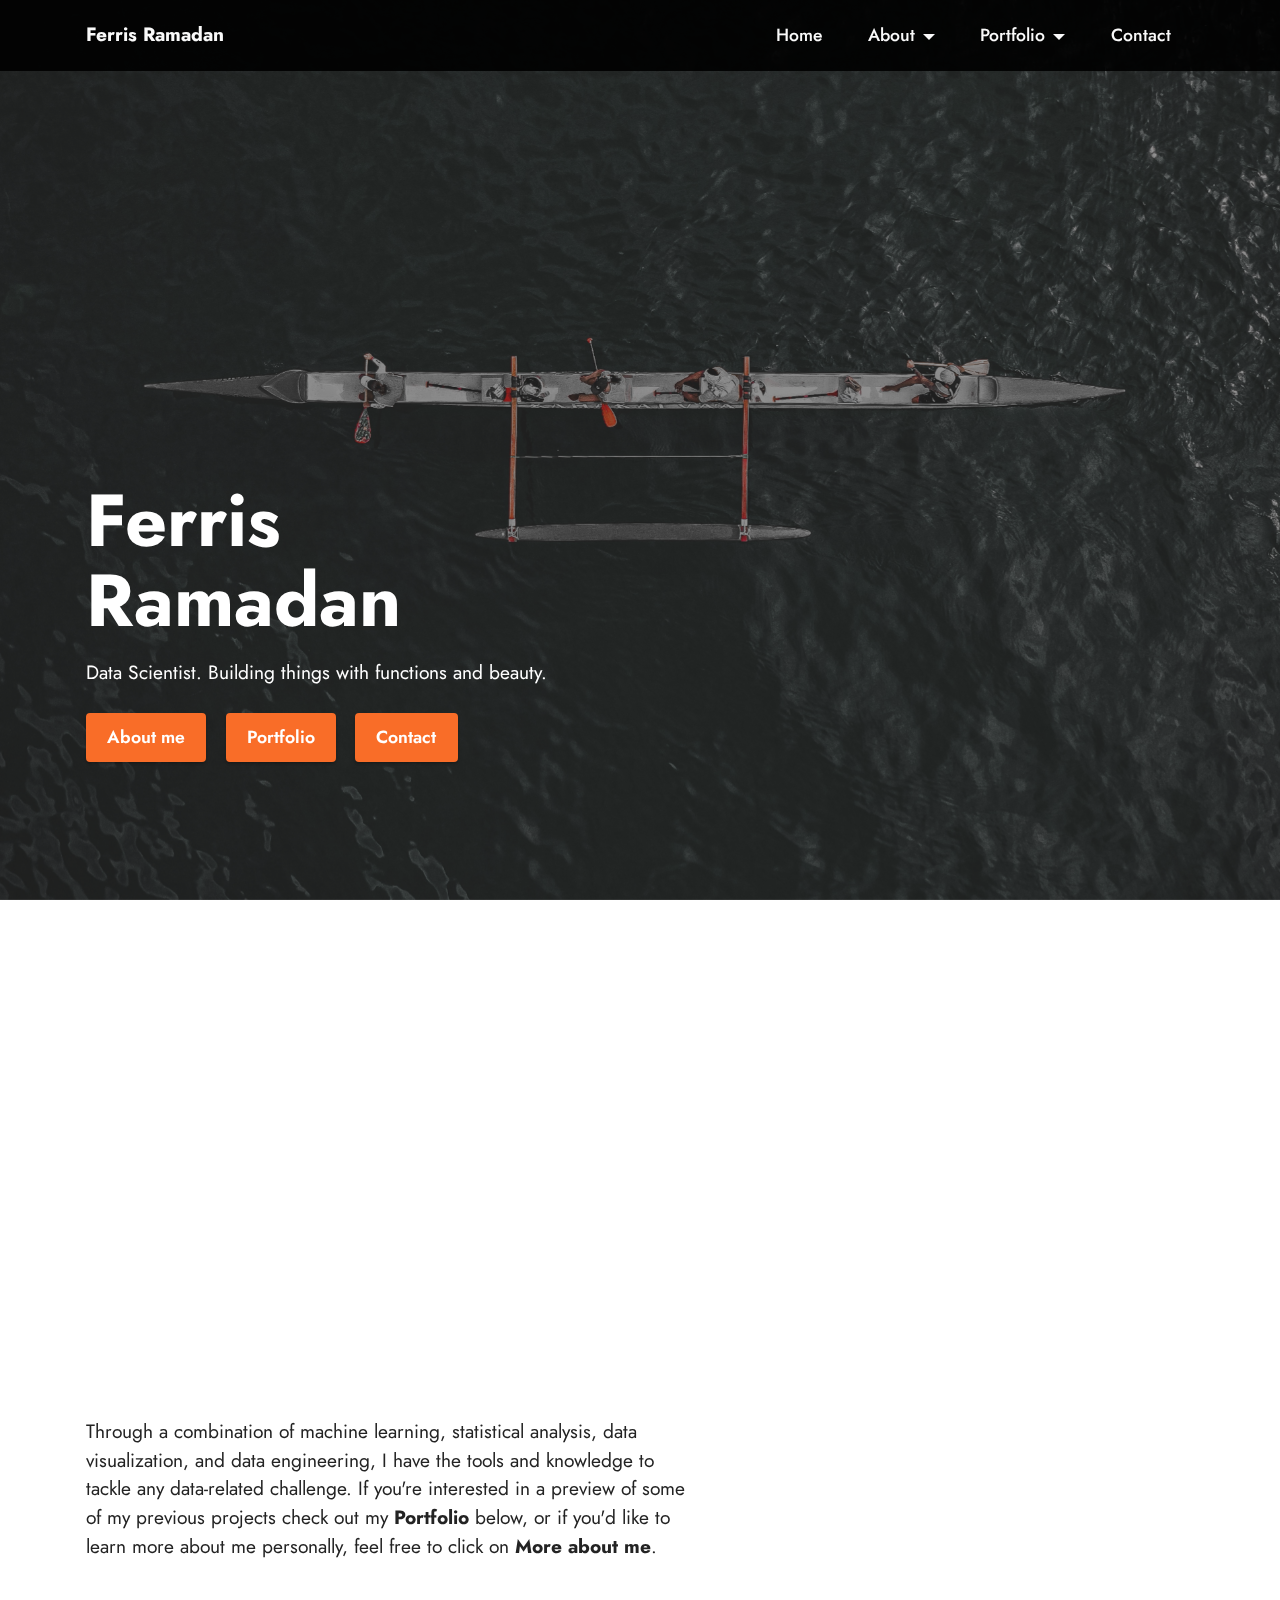
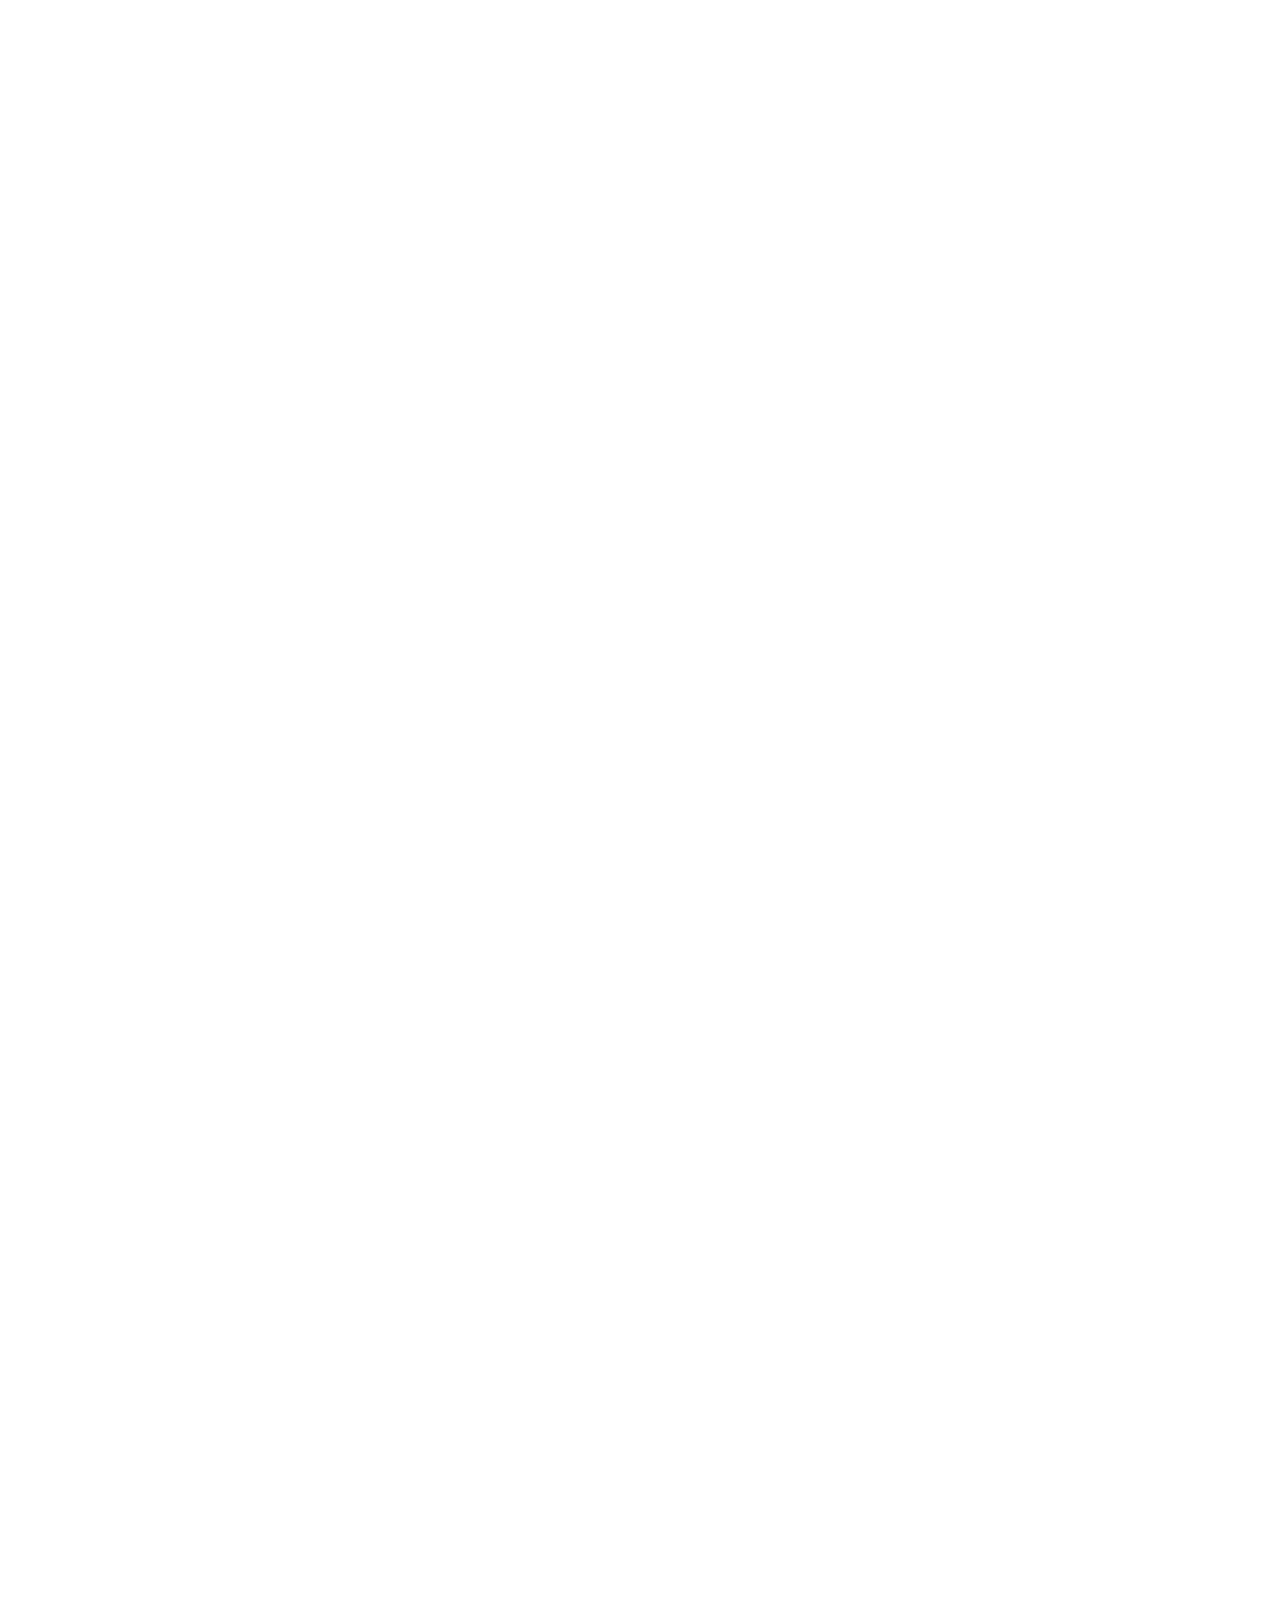
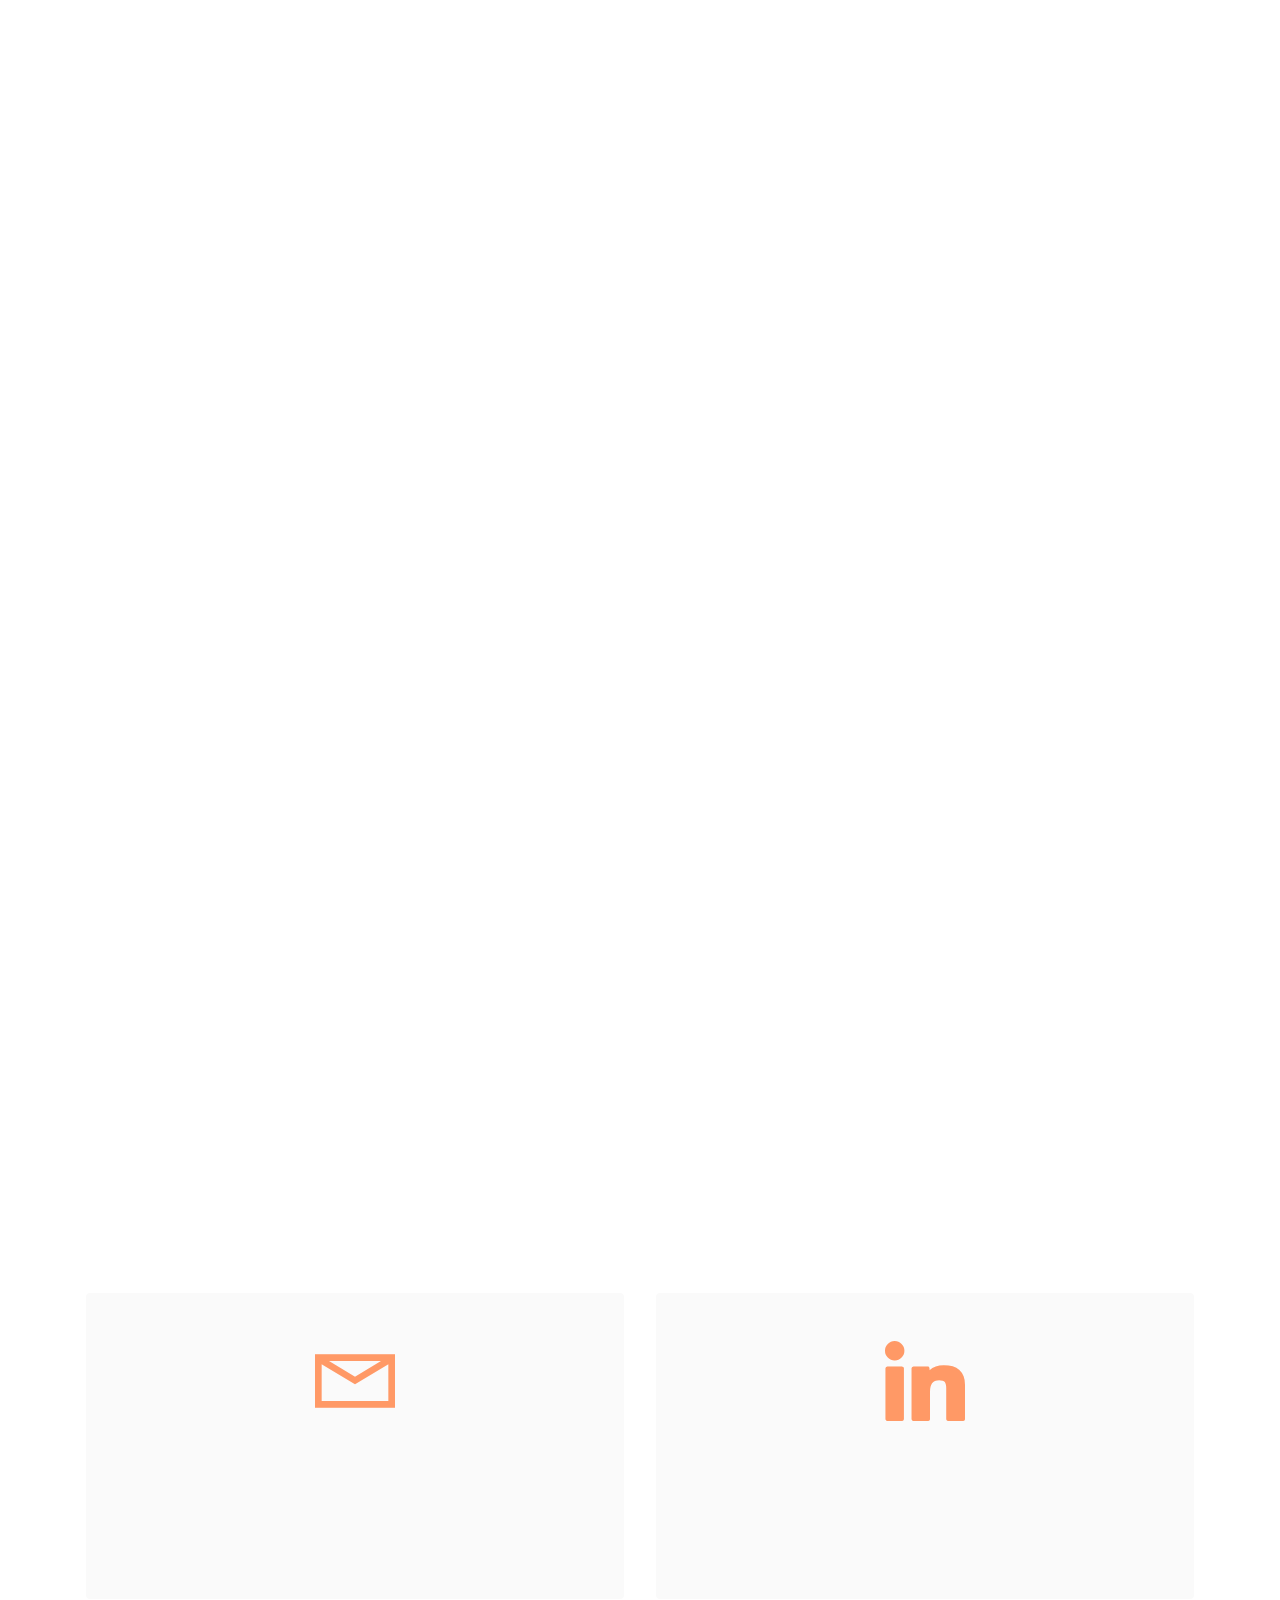
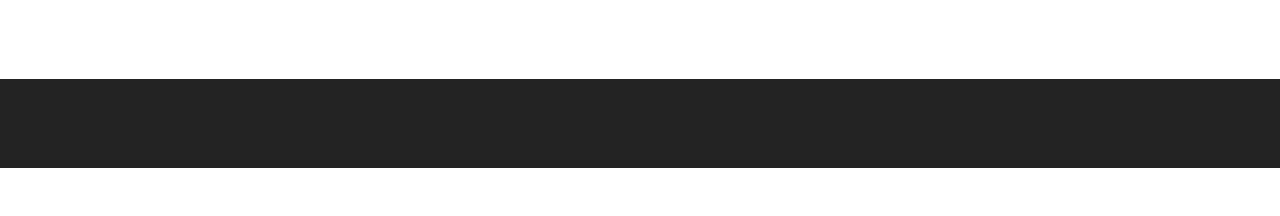
==== commit 00573288: "Add files via upload" ====
--- a/index.html
+++ b/index.html
@@ -1,230 +1,339 @@
 <!DOCTYPE html>
 <html  >
 <head>
-  <!-- Site made with Mobirise Website Builder v4.12.3, https://mobirise.com -->
+  <!-- Site made with Mobirise Website Builder v5.2.0, https://mobirise.com -->
   <meta charset="UTF-8">
   <meta http-equiv="X-UA-Compatible" content="IE=edge">
-  <meta name="generator" content="Mobirise v4.12.3, mobirise.com">
+  <meta name="generator" content="Mobirise v5.2.0, mobirise.com">
   <meta name="viewport" content="width=device-width, initial-scale=1, minimum-scale=1">
-  <link rel="shortcut icon" href="assets/images/health-department-logo-solid-blue-122x76.jpg" type="image/x-icon">
+  <link rel="shortcut icon" href="assets/images/signature.png" type="image/x-icon">
   <meta name="description" content="">
   
   
-  <title>Home</title>
-  <link rel="stylesheet" href="assets/web/assets/mobirise-icons/mobirise-icons.css">
+  <title>Ferris Ramadan</title>
+  <link rel="stylesheet" href="assets/web/assets/mobirise-icons2/mobirise2.css">
+  <link rel="stylesheet" href="assets/tether/tether.min.css">
   <link rel="stylesheet" href="assets/bootstrap/css/bootstrap.min.css">
   <link rel="stylesheet" href="assets/bootstrap/css/bootstrap-grid.min.css">
   <link rel="stylesheet" href="assets/bootstrap/css/bootstrap-reboot.min.css">
+  <link rel="stylesheet" href="assets/dropdown/css/style.css">
+  <link rel="stylesheet" href="assets/animatecss/animate.css">
   <link rel="stylesheet" href="assets/socicon/css/styles.css">
-  <link rel="stylesheet" href="assets/tether/tether.min.css">
-  <link rel="stylesheet" href="assets/dropdown/css/style.css">
   <link rel="stylesheet" href="assets/theme/css/style.css">
   <link rel="preload" as="style" href="assets/mobirise/css/mbr-additional.css"><link rel="stylesheet" href="assets/mobirise/css/mbr-additional.css" type="text/css">
   
   
   
+  
 </head>
 <body>
-  <section class="menu cid-qTkzRZLJNu" once="menu" id="menu1-0">
-
-    
-
-    <nav class="navbar navbar-expand beta-menu navbar-dropdown align-items-center navbar-fixed-top navbar-toggleable-sm">
-        <button class="navbar-toggler navbar-toggler-right" type="button" data-toggle="collapse" data-target="#navbarSupportedContent" aria-controls="navbarSupportedContent" aria-expanded="false" aria-label="Toggle navigation">
-            <div class="hamburger">
-                <span></span>
-                <span></span>
-                <span></span>
-                <span></span>
-            </div>
-        </button>
-        <div class="menu-logo">
+  
+  <section class="menu menu1 cid-tvdTICT6Sq" once="menu" id="menu1-4">
+    
+
+    <nav class="navbar navbar-dropdown navbar-fixed-top navbar-expand-lg">
+        <div class="container">
             <div class="navbar-brand">
-                <span class="navbar-logo">
-                    <a href="https://mobirise.com">
-                         <img src="assets/images/health-department-logo-solid-blue-122x76.jpg" alt="Mobirise" title="" style="height: 3.8rem;">
-                    </a>
-                </span>
-                <span class="navbar-caption-wrap"><a class="navbar-caption text-black display-4" href="https://mobirise.com">
-                        PIMA-COVID</a></span>
-            </div>
-        </div>
-        <div class="collapse navbar-collapse" id="navbarSupportedContent">
-            <ul class="navbar-nav nav-dropdown" data-app-modern-menu="true"><li class="nav-item dropdown">
-                    <a class="nav-link link dropdown-toggle text-black display-4" href="https://mobirise.com" data-toggle="dropdown-submenu" aria-expanded="true"><span class="mbri-growing-chart mbr-iconfont mbr-iconfont-btn"></span>Submissions</a><div class="dropdown-menu"><a class="dropdown-item text-black display-4" href="https://mobirise.com">New Item</a></div>
-                </li><li class="nav-item">
-                    <a class="nav-link link text-black display-4" href="https://mobirise.com"><span class="mbri-edit2 mbr-iconfont mbr-iconfont-btn"></span>
-                        
-                        Guidance</a>
-                </li></ul>
-            <div class="navbar-buttons mbr-section-btn"><a class="btn btn-sm btn-secondary display-4" href="https://mobirise.com">
-                    <span class="mbri-save mbr-iconfont mbr-iconfont-btn "></span>
-                    Try it now</a></div>
+                
+                <span class="navbar-caption-wrap"><a class="navbar-caption text-white display-7" href="index.html">Ferris Ramadan</a></span>
+            </div>
+            <button class="navbar-toggler" type="button" data-toggle="collapse" data-target="#navbarSupportedContent" aria-controls="navbarNavAltMarkup" aria-expanded="false" aria-label="Toggle navigation">
+                <div class="hamburger">
+                    <span></span>
+                    <span></span>
+                    <span></span>
+                    <span></span>
+                </div>
+            </button>
+            <div class="collapse navbar-collapse" id="navbarSupportedContent">
+                <ul class="navbar-nav nav-dropdown nav-right" data-app-modern-menu="true"><li class="nav-item"><a class="nav-link link text-white display-4" href="#top">
+                            Home<br></a></li><li class="nav-item dropdown"><a class="nav-link link dropdown-toggle text-white display-4" href="#" data-toggle="dropdown-submenu" aria-expanded="false">
+                            About<br></a><div class="dropdown-menu"><a class="dropdown-item text-white display-4" href="index.html#features12-9">Background</a><a class="dropdown-item text-white text-primary display-4" href="interests.html" aria-expanded="true" target="_blank">Other Interests&nbsp;</a></div></li><li class="nav-item dropdown"><a class="nav-link link dropdown-toggle text-white display-4" href="#" data-toggle="dropdown-submenu" aria-expanded="false">
+                            Portfolio<br></a><div class="dropdown-menu"><a class="dropdown-item text-white text-primary display-4" href="index.html#gallery2-e" aria-expanded="true">Main</a><div class="dropdown"><a class="dropdown-item text-white dropdown-toggle display-4" href="#" data-toggle="dropdown-submenu" aria-expanded="false">Projects</a><div class="dropdown-menu dropdown-submenu"><a class="dropdown-item text-white text-primary display-4" href="portfoliomendelianrandomization.html" target="_blank">Body Composition / Physical Activity</a><a class="dropdown-item text-white text-primary display-4" href="predictivemodel.html" target="_blank">Valley fever Prediction Model<br></a><a class="dropdown-item text-white text-primary display-4" href="page4.html" target="_blank">Immunomodulator Effects<br></a><a class="dropdown-item text-white text-primary display-4" href="surveillanceplatform.html" target="_blank">COVID-19 Surveillance Platform</a><a class="dropdown-item text-white text-primary display-4" href="alzheimersmetabolites.html" target="_blank">Alzheimer's / Blood Metabolites</a><a class="dropdown-item text-white text-primary display-4" href="reports.html" target="_blank">Antibiotic Stewardship Report</a><a class="dropdown-item text-white text-primary display-4" href="dashboard.html" target="_blank">Dashboard<br></a><a class="dropdown-item text-white text-primary display-4" href="supervisedlearning.html" target="_blank">Unsupervised Learning<br></a><a class="dropdown-item text-white text-primary display-4" href="bonemineraldensity.html" target="_blank">Favorable Adiposity / Bone Density</a></div></div></div></li><li class="nav-item"><a class="nav-link link text-white display-4" href="index.html#contacts1-8">
+                            Contact<br></a></li></ul>
+                
+                
+            </div>
         </div>
     </nav>
 </section>
 
-<section class="engine"><a href="https://mobirise.info/z">best html templates</a></section><section class="cid-qTkA127IK8 mbr-fullscreen" data-bg-video="https://www.youtube.com/watch?v=36YgDDJ7XSc" id="header2-1">
-
-    
-
-    <div class="mbr-overlay" style="opacity: 0.2; background-color: rgb(35, 35, 35);"></div>
-
-    <div class="container align-center">
-        <div class="row justify-content-md-center">
-            <div class="mbr-white col-md-10">
-                <h1 class="mbr-section-title mbr-bold pb-3 mbr-fonts-style display-1">
-                    This is my website</h1>
-                
-                <p class="mbr-text pb-3 mbr-fonts-style display-5">
-                    Click any text to edit or style it. Select text to insert a link. Click blue "Gear" icon in the top right corner to hide/show buttons, text, title and change the block background. Click red "+" in the bottom right corner to add a new block. Use the top left menu to create new pages, sites and add themes.
-                </p>
-                <div class="mbr-section-btn"><a class="btn btn-md btn-secondary display-4" href="https://mobirise.com">There are scrollover options</a>
-                    <a class="btn btn-md btn-white-outline display-4" href="https://mobirise.com">AND SOME OPTIONS HERE</a></div>
-            </div>
-        </div>
-    </div>
-    <div class="mbr-arrow hidden-sm-down" aria-hidden="true">
-        <a href="#next">
-            <i class="mbri-down mbr-iconfont"></i>
-        </a>
-    </div>
-</section>
-
-<section class="cid-qTkAaeaxX5" id="footer1-2">
-
-    
-
-    
-
-    <div class="container">
-        <div class="media-container-row content text-white">
-            <div class="col-12 col-md-3">
-                <div class="media-wrap">
-                    <a href="https://mobirise.com/">
-                        <img src="assets/images/logo2.png" alt="Mobirise">
-                    </a>
-                </div>
-            </div>
-            <div class="col-12 col-md-3 mbr-fonts-style display-7">
-                <h5 class="pb-3">
-                    Address
-                </h5>
-                <p class="mbr-text">
-                    1234 Street Name
-                    <br>City, AA 99999
-                </p>
-            </div>
-            <div class="col-12 col-md-3 mbr-fonts-style display-7">
-                <h5 class="pb-3">
-                    Contacts
-                </h5>
-                <p class="mbr-text">
-                    Email: support@mobirise.com
-                    <br>Phone: +1 (0) 000 0000 001
-                    <br>Fax: +1 (0) 000 0000 002
-                </p>
-            </div>
-            <div class="col-12 col-md-3 mbr-fonts-style display-7">
-                <h5 class="pb-3">
-                    Links
-                </h5>
-                <p class="mbr-text">
-                    <a class="text-primary" href="https://mobirise.com/">Website builder</a>
-                    <br><a class="text-primary" href="https://mobirise.com/mobirise-free-win.zip">Download for Windows</a>
-                    <br><a class="text-primary" href="https://mobirise.com/mobirise-free-mac.zip">Download for Mac</a>
-                </p>
-            </div>
-        </div>
-        <div class="footer-lower">
-            <div class="media-container-row">
-                <div class="col-sm-12">
-                    <hr>
-                </div>
-            </div>
-            <div class="media-container-row mbr-white">
-                <div class="col-sm-6 copyright">
-                    <p class="mbr-text mbr-fonts-style display-7">
-                        © Copyright 2017 Mobirise - All Rights Reserved
-                    </p>
-                </div>
-                <div class="col-md-6">
-                    <div class="social-list align-right">
-                        <div class="soc-item">
-                            <a href="https://twitter.com/mobirise" target="_blank">
-                                <span class="socicon-twitter socicon mbr-iconfont mbr-iconfont-social"></span>
-                            </a>
+<section class="header4 cid-tvdT0OLzS8 mbr-fullscreen mbr-parallax-background" id="header4-0">
+
+    
+    <div class="mbr-overlay"></div>
+    <div class="container">
+        <div class="row">
+            <div class="content-wrap">
+                <h1 class="mbr-section-title mbr-fonts-style mbr-white mb-3 display-1">
+                    <strong>Ferris&nbsp;<br>Ramadan</strong></h1>
+                
+                <p class="mbr-fonts-style mbr-text mbr-white mb-3 display-7">
+                    Data Scientist. Building things with functions and beauty.&nbsp;</p>
+
+                <div class="mbr-section-btn"><a class="btn btn-primary display-4" href="index.html#features12-9">About me</a> <a class="btn btn-primary display-4" href="https://mobiri.se">Portfolio</a> <a class="btn btn-primary display-4" href="https://mobiri.se">Contact</a></div>
+            </div>
+        </div>
+    </div>
+</section>
+
+<section class="features11 cid-tvdWhgc41K" id="features12-9">
+
+    
+    
+    <div class="container">
+        <div class="row align-items-center">
+            <div class="col-12 col-lg">
+                <div class="card-wrapper">
+                    <div class="card-box">
+                        <h4 class="card-title mbr-fonts-style mb-4 display-2">
+                            <strong>Greetings!</strong></h4>
+                        <p class="mbr-text mbr-fonts-style mb-4 display-7">
+                            My name's Ferris. I'm a Data Scientist with&nbsp;a passion for unlocking insights and solving complex problems through data-driven solutions. I use a variety of programming languages, including R, Python and SQL to implement creative solutions for complex problems. Using a combination of technical expertise and business acumen, I approach projects by 1) Coordinating with stakeholders at multiple levels to effectively define the project or question,&nbsp;2) Conducting methodical exploratory analyses to ensure data and model selection accuracy, and&nbsp;3) Continued performance evaluation during and following deployment to allow for continued improvements. <br></p>
+                        <div class="mbr-text mbr-fonts-style counter-container display-7">Through a combination of machine learning, statistical analysis, data visualization, and data engineering, I have the tools and knowledge to tackle any data-related challenge. If you're interested in a preview of some of my previous projects check out my <strong>Portfolio </strong>below, or if you'd like to learn more about me personally, feel free to click on <strong>More about me</strong>.&nbsp;<br><br></div>
+                        <div class="mbr-section-btn mb-4"><a class="btn btn-black display-4" href="https://mobiri.se">Portfolio</a> <a class="btn btn-black display-4" href="interests.html">More about me</a></div>
+                    </div>
+                </div>
+            </div>
+            <div class="col-12 col-lg-5 md-pb">
+                <div class="image-wrapper">
+                    <img src="assets/images/329439025-746268180052575-2033172599400090025-n-1.jpeg" alt="Mobirise">
+                </div>
+            </div>
+        </div>
+    </div>
+</section>
+
+<section class="content4 cid-tve1dEduEk mbr-parallax-background" id="content4-d">
+    
+    <div class="mbr-overlay" style="opacity: 0.1; background-color: rgb(255, 255, 255);">
+    </div>
+    <div class="container-fluid">
+        <div class="row justify-content-center">
+            <div class="title col-md-12 col-lg-10">
+                
+                
+                
+            </div>
+        </div>
+    </div>
+</section>
+
+<section class="gallery2 cid-tweMZMdXWA" id="gallery2-e">
+    
+    
+    <div class="container">
+        <div class="mbr-section-head">
+            <h4 class="mbr-section-title mbr-fonts-style align-center mb-0 display-2"><strong>Portfolio</strong></h4>
+            <h5 class="mbr-section-subtitle mbr-fonts-style align-center mb-0 mt-2 display-5">An assortment of data science projects. Stars (**) signify publication in an academic journal.&nbsp;</h5>
+        </div>
+        <div class="row mt-4">
+            <div class="item features-image сol-12 col-md-6 col-lg-4">
+                <div class="item-wrapper">
+                    <div class="item-img">
+                        <img src="assets/images/mr-mets-forest-5.jpeg" alt="">
+                    </div>
+                    <div class="item-content">
+                        <h5 class="item-title mbr-fonts-style display-5"><strong>Mendelian Randomization of Physical Activity and Body Composition**</strong></h5>
+                        
+                        <p class="mbr-text mbr-fonts-style mt-3 display-7">Evaluating the dose-response relationship between physical activity exposures, anthropometric indexes and fat tissues.</p>
+                    </div>
+                    <div class="mbr-section-btn item-footer mt-2"><a href="portfoliomendelianrandomization.html" class="btn item-btn btn-success display-7" target="_blank">Read More</a></div>
+                </div>
+            </div>
+            <div class="item features-image сol-12 col-md-6 col-lg-4">
+                <div class="item-wrapper">
+                    <div class="item-img">
+                        <img src="assets/images/eid-appendix-figure-2.jpeg" alt="">
+                    </div>
+                    <div class="item-content">
+                        <h5 class="item-title mbr-fonts-style display-5"><strong>Predictive Model of Coccidiodomycosis**&nbsp;<br><br></strong></h5>
+                        
+                        <p class="mbr-text mbr-fonts-style mt-3 display-7">Application of supervised feature selection methods (LASSO), dimensionality-reduction, and correlation analysis.</p>
+                    </div>
+                    <div class="mbr-section-btn item-footer mt-2"><a href="predictivemodel.html" class="btn item-btn btn-success display-7" target="_blank">Read More</a></div>
+                </div>
+            </div>
+            <div class="item features-image сol-12 col-md-6 col-lg-4">
+                <div class="item-wrapper">
+                    <div class="item-img">
+                        <img src="assets/images/cocci-paper2.jpeg" alt="">
+                    </div>
+                    <div class="item-content">
+                        <h5 class="item-title mbr-fonts-style display-5"><strong>Immunomodulator effect on Coccidiodomycosis**&nbsp;<br><br></strong></h5>
+                        
+                        <p class="mbr-text mbr-fonts-style mt-3 display-7">Exploratory analysis of continuous and categorical measures, development of logistic regression models.&nbsp;</p>
+                    </div>
+                    <div class="mbr-section-btn item-footer mt-2"><a href="page4.html" class="btn item-btn btn-success display-7" target="_blank">Read More</a></div>
+                </div>
+            </div>
+            <div class="item features-image сol-12 col-md-6 col-lg-4">
+                <div class="item-wrapper">
+                    <div class="item-img">
+                        <img src="assets/images/dsi.jpeg" alt="" title="">
+                    </div>
+                    <div class="item-content">
+                        <h5 class="item-title mbr-fonts-style display-5"><strong>Surveillance Platform<br><br></strong></h5>
+                        
+                        <p class="mbr-text mbr-fonts-style mt-3 display-7">Developed a platform to capture COVID-19 case reports from local businesses.</p>
+                    </div>
+                    <div class="mbr-section-btn item-footer mt-2"><a href="surveillanceplatform.html" class="btn item-btn btn-success display-7" target="_blank">Read more</a></div>
+                </div>
+            </div><div class="item features-image сol-12 col-md-6 col-lg-4">
+                <div class="item-wrapper">
+                    <div class="item-img">
+                        <img src="assets/images/load.jpeg" alt="" title="" data-slide-to="4">
+                    </div>
+                    <div class="item-content">
+                        <h5 class="item-title mbr-fonts-style display-5"><strong>Association of Alzheimer's and Blood Metabolites</strong></h5>
+                        
+                        <p class="mbr-text mbr-fonts-style mt-3 display-7">Bidirectional analysis of blood metabolites and Late Onset Alzheimer's Disease</p>
+                    </div>
+                    <div class="mbr-section-btn item-footer mt-2"><a href="alzheimersmetabolites.html" class="btn item-btn btn-success display-7" target="_blank">Read more</a></div>
+                </div>
+            </div><div class="item features-image сol-12 col-md-6 col-lg-4">
+                <div class="item-wrapper">
+                    <div class="item-img">
+                        <img src="assets/images/quart-report.jpeg" alt="" title="" data-slide-to="5">
+                    </div>
+                    <div class="item-content">
+                        <h5 class="item-title mbr-fonts-style display-5"><strong>Antibiotic Stewardship Feedback Reports<br></strong></h5>
+                        
+                        <p class="mbr-text mbr-fonts-style mt-3 display-7">Application of R to generate customized automated feedback customer reports.</p>
+                    </div>
+                    <div class="mbr-section-btn item-footer mt-2"><a href="reports.html" class="btn item-btn btn-success display-7" target="_blank">Read more</a></div>
+                </div>
+            </div>
+        </div>
+    </div>
+</section>
+
+<section class="gallery2 cid-twgjeB0VAV" id="gallery2-1a">
+    
+    
+    <div class="container">
+        
+        <div class="row mt-4">
+            <div class="item features-image сol-12 col-md-6 col-lg-4">
+                <div class="item-wrapper">
+                    <div class="item-img">
+                        <img src="assets/images/facility-report.png" alt="">
+                    </div>
+                    <div class="item-content">
+                        <h5 class="item-title mbr-fonts-style display-5"><strong>Antibiotic Stewardship Dashboards</strong></h5>
+                        
+                        <p class="mbr-text mbr-fonts-style mt-3 display-7">Developed&nbsp;interactive web applications to track antimicrobial prescribing metrics among community partners</p>
+                    </div>
+                    <div class="mbr-section-btn item-footer mt-2"><a href="dashboard.html" class="btn item-btn btn-success display-7" target="_blank">Read More</a></div>
+                </div>
+            </div>
+            <div class="item features-image сol-12 col-md-6 col-lg-4">
+                <div class="item-wrapper">
+                    <div class="item-img">
+                        <img src="assets/images/pred-model-pca.jpeg" alt="">
+                    </div>
+                    <div class="item-content">
+                        <h5 class="item-title mbr-fonts-style display-5"><strong>Unsupervised Learning for Genetic Clustering</strong></h5>
+                        
+                        <p class="mbr-text mbr-fonts-style mt-3 display-7">Application of clustering and dimensionality reduction methods to gain insights into genetic associations</p>
+                    </div>
+                    <div class="mbr-section-btn item-footer mt-2"><a href="supervisedlearning.html" class="btn item-btn btn-success display-7" target="_blank">Read More</a></div>
+                </div>
+            </div>
+            <div class="item features-image сol-12 col-md-6 col-lg-4">
+                <div class="item-wrapper">
+                    <div class="item-img">
+                        <img src="assets/images/kunkle-3.jpeg" alt="">
+                    </div>
+                    <div class="item-content">
+                        <h5 class="item-title mbr-fonts-style display-5"><strong>Metabolically favorable adiposity and bone mineral density**</strong></h5>
+                        
+                        <p class="mbr-text mbr-fonts-style mt-3 display-7">A bidirectional Mendelian randomization analysis</p>
+                    </div>
+                    <div class="mbr-section-btn item-footer mt-2"><a href="bonemineraldensity.html" class="btn item-btn btn-success display-7" target="_blank">Read More</a></div>
+                </div>
+            </div>
+            
+        </div>
+    </div>
+</section>
+
+<section class="content4 cid-twfJAKy87Y mbr-parallax-background" id="content4-j">
+    
+    <div class="mbr-overlay" style="opacity: 0.1; background-color: rgb(255, 255, 255);">
+    </div>
+    <div class="container-fluid">
+        <div class="row justify-content-center">
+            <div class="title col-md-12 col-lg-10">
+                
+                
+                
+            </div>
+        </div>
+    </div>
+</section>
+
+<section class="contacts1 cid-tvdVPRf1y4" id="contacts1-8">
+
+    
+
+    
+    <div class="container">
+        <div class="mbr-section-head">
+            <h3 class="mbr-section-title mbr-fonts-style align-center mb-0 display-2">
+                <strong>Contact</strong></h3>
+            <h4 class="mbr-section-subtitle mbr-fonts-style align-center mb-0 mt-2 display-5">Feel free to contact me about data analyses, management, or any one of my other interests.&nbsp;</h4>
+        </div>
+        <div class="row justify-content-center mt-4">
+            <div class="card col-12 col-lg-6">
+                <div class="card-wrapper">
+                    <div class="card-box align-center">
+                        <div class="image-wrapper">
+                            <span class="mbr-iconfont mobi-mbri-letter mobi-mbri" style="color: rgb(255, 153, 102); fill: rgb(255, 153, 102);"></span>
                         </div>
-                        <div class="soc-item">
-                            <a href="https://www.facebook.com/pages/Mobirise/1616226671953247" target="_blank">
-                                <span class="socicon-facebook socicon mbr-iconfont mbr-iconfont-social"></span>
-                            </a>
+                        <h4 class="card-title mbr-fonts-style mb-2 display-2">
+                            <strong>Email</strong>
+                        </h4>
+                        
+                        <h5 class="link mbr-fonts-style display-7"><a href="mailto:ferris_r@live.com" class="text-black text-primary">ferris_r@live.com</a></h5>
+                    </div>
+                </div>
+            </div>
+            <div class="card col-12 col-lg-6">
+                <div class="card-wrapper">
+                    <div class="card-box align-center">
+                        <div class="image-wrapper">
+                            <span class="mbr-iconfont socicon-linkedin socicon" style="color: rgb(255, 153, 102); fill: rgb(255, 153, 102);"></span>
                         </div>
-                        <div class="soc-item">
-                            <a href="https://www.youtube.com/c/mobirise" target="_blank">
-                                <span class="socicon-youtube socicon mbr-iconfont mbr-iconfont-social"></span>
-                            </a>
-                        </div>
-                        <div class="soc-item">
-                            <a href="https://instagram.com/mobirise" target="_blank">
-                                <span class="socicon-instagram socicon mbr-iconfont mbr-iconfont-social"></span>
-                            </a>
-                        </div>
-                        <div class="soc-item">
-                            <a href="https://plus.google.com/u/0/+Mobirise" target="_blank">
-                                <span class="socicon-googleplus socicon mbr-iconfont mbr-iconfont-social"></span>
-                            </a>
-                        </div>
-                        <div class="soc-item">
-                            <a href="https://www.behance.net/Mobirise" target="_blank">
-                                <span class="socicon-behance socicon mbr-iconfont mbr-iconfont-social"></span>
-                            </a>
-                        </div>
-                    </div>
-                </div>
-            </div>
-        </div>
-    </div>
-</section>
-
-<section class="mbr-section info2 cid-rXSOp5pQnk" id="info2-4">
-
-    
-
-    
-
-    <div class="container">
-        <div class="row main justify-content-center">
-            <div class="media-container-column col-12 col-lg-3 col-md-4">
-                <div class="mbr-section-btn align-left py-4"><a class="btn btn-primary display-4" href="https://mobirise.co">
-                    <span class="mbri-preview mbr-iconfont"></span>
-                    SEE MORE
-                    </a></div>
-            </div>
-            <div class="media-container-column title col-12 col-lg-7 col-md-6">
-                <h2 class="align-right mbr-bold mbr-white pb-3 mbr-fonts-style display-2">
-                    GRADIENT BACKGROUND
-                </h2>
-                <h3 class="mbr-section-subtitle align-right mbr-light mbr-white mbr-fonts-style display-5">
-                    <a href="page1.html">here is some additional text:&nbsp;</a></h3>
-            </div>
-        </div>
-    </div>
-</section>
-
-
-  <script src="assets/web/assets/jquery/jquery.min.js"></script>
-  <script src="assets/popper/popper.min.js"></script>
-  <script src="assets/bootstrap/js/bootstrap.min.js"></script>
-  <script src="assets/smoothscroll/smooth-scroll.js"></script>
-  <script src="assets/tether/tether.min.js"></script>
-  <script src="assets/touchswipe/jquery.touch-swipe.min.js"></script>
-  <script src="assets/ytplayer/jquery.mb.ytplayer.min.js"></script>
-  <script src="assets/vimeoplayer/jquery.mb.vimeo_player.js"></script>
-  <script src="assets/dropdown/js/nav-dropdown.js"></script>
-  <script src="assets/dropdown/js/navbar-dropdown.js"></script>
-  <script src="assets/theme/js/script.js"></script>
-  
-  
-</body>
+                        <h4 class="card-title mbr-fonts-style align-center mb-2 display-2">
+                            <strong>LinkedIn</strong></h4>
+                        
+                        <h5 class="link mbr-black mbr-fonts-style display-7"><a href="https://www.linkedin.com/in/ferrisr/" class="text-black text-primary">linkedin.com/in/ferrisr/</a></h5>
+                    </div>
+                </div>
+            </div>
+        </div>
+    </div>
+</section>
+
+<section class="footer7 cid-tvdV151nRC" once="footers" id="footer7-6">
+
+    
+
+    
+
+    <div class="container">
+        <div class="media-container-row align-center mbr-white">
+            <div class="col-12">
+                <p class="mbr-text mb-0 mbr-fonts-style display-7">
+                    © Copyright 2023 Ferris Ramadan</p>
+            </div>
+        </div>
+    </div>
+</section><section style="background-color: #fff; font-family: -apple-system, BlinkMacSystemFont, 'Segoe UI', 'Roboto', 'Helvetica Neue', Arial, sans-serif; color:#aaa; font-size:12px; padding: 0; align-items: center; display: flex;"><a href="https://mobirise.site/t" style="flex: 1 1; height: 3rem; padding-left: 1rem;"></a><p style="flex: 0 0 auto; margin:0; padding-right:1rem;">Built with Mobirise <a href="https://mobirise.site/j" style="color:#aaa;">page</a> builder</p></section><script src="assets/web/assets/jquery/jquery.min.js"></script>  <script src="assets/popper/popper.min.js"></script>  <script src="assets/tether/tether.min.js"></script>  <script src="assets/bootstrap/js/bootstrap.min.js"></script>  <script src="assets/smoothscroll/smooth-scroll.js"></script>  <script src="assets/dropdown/js/nav-dropdown.js"></script>  <script src="assets/dropdown/js/navbar-dropdown.js"></script>  <script src="assets/touchswipe/jquery.touch-swipe.min.js"></script>  <script src="assets/viewportchecker/jquery.viewportchecker.js"></script>  <script src="assets/parallax/jarallax.min.js"></script>  <script src="assets/theme/js/script.js"></script>  
+  
+  
+ <div id="scrollToTop" class="scrollToTop mbr-arrow-up"><a style="text-align: center;"><i class="mbr-arrow-up-icon mbr-arrow-up-icon-cm cm-icon cm-icon-smallarrow-up"></i></a></div>
+    <input name="animation" type="hidden">
+  </body>
 </html>--- a/assets/web/assets/mobirise-icons2/mobirise2.css
+++ b/assets/web/assets/mobirise-icons2/mobirise2.css
@@ -0,0 +1,498 @@
+@font-face {
+  font-family: 'Moririse2';
+  font-display: swap;
+  src:  url('mobirise2.eot?f2bix4');
+  src:  url('mobirise2.eot?f2bix4#iefix') format('embedded-opentype'),
+    url('mobirise2.ttf?f2bix4') format('truetype'),
+    url('mobirise2.woff?f2bix4') format('woff'),
+    url('mobirise2.svg?f2bix4#mobirise2') format('svg');
+  font-weight: normal;
+  font-style: normal;
+}
+
+[class^="mobi-"], [class*=" mobi-"] {
+  /* use !important to prevent issues with browser extensions that change fonts */
+  font-family: 'Moririse2' !important;
+  speak: none;
+  font-style: normal;
+  font-weight: normal;
+  font-variant: normal;
+  text-transform: none;
+  line-height: 1;
+
+  /* Better Font Rendering =========== */
+  -webkit-font-smoothing: antialiased;
+  -moz-osx-font-smoothing: grayscale;
+}
+
+.mobi-mbri-add-submenu:before {
+  content: "\e900";
+}
+.mobi-mbri-alert:before {
+  content: "\e901";
+}
+.mobi-mbri-align-center:before {
+  content: "\e902";
+}
+.mobi-mbri-align-justify:before {
+  content: "\e903";
+}
+.mobi-mbri-align-left:before {
+  content: "\e904";
+}
+.mobi-mbri-align-right:before {
+  content: "\e905";
+}
+.mobi-mbri-android:before {
+  content: "\e906";
+}
+.mobi-mbri-apple:before {
+  content: "\e907";
+}
+.mobi-mbri-arrow-down:before {
+  content: "\e908";
+}
+.mobi-mbri-arrow-next:before {
+  content: "\e909";
+}
+.mobi-mbri-arrow-prev:before {
+  content: "\e90a";
+}
+.mobi-mbri-arrow-up:before {
+  content: "\e90b";
+}
+.mobi-mbri-bold:before {
+  content: "\e90c";
+}
+.mobi-mbri-bookmark:before {
+  content: "\e90d";
+}
+.mobi-mbri-bootstrap:before {
+  content: "\e90e";
+}
+.mobi-mbri-briefcase:before {
+  content: "\e90f";
+}
+.mobi-mbri-browse:before {
+  content: "\e910";
+}
+.mobi-mbri-bulleted-list:before {
+  content: "\e911";
+}
+.mobi-mbri-calendar:before {
+  content: "\e912";
+}
+.mobi-mbri-camera:before {
+  content: "\e913";
+}
+.mobi-mbri-cart-add:before {
+  content: "\e914";
+}
+.mobi-mbri-cart-full:before {
+  content: "\e915";
+}
+.mobi-mbri-cash:before {
+  content: "\e916";
+}
+.mobi-mbri-change-style:before {
+  content: "\e917";
+}
+.mobi-mbri-chat:before {
+  content: "\e918";
+}
+.mobi-mbri-clock:before {
+  content: "\e919";
+}
+.mobi-mbri-close:before {
+  content: "\e91a";
+}
+.mobi-mbri-cloud:before {
+  content: "\e91b";
+}
+.mobi-mbri-code:before {
+  content: "\e91c";
+}
+.mobi-mbri-contact-form:before {
+  content: "\e91d";
+}
+.mobi-mbri-credit-card:before {
+  content: "\e91e";
+}
+.mobi-mbri-cursor-click:before {
+  content: "\e91f";
+}
+.mobi-mbri-cust-feedback:before {
+  content: "\e920";
+}
+.mobi-mbri-database:before {
+  content: "\e921";
+}
+.mobi-mbri-delivery:before {
+  content: "\e922";
+}
+.mobi-mbri-desktop:before {
+  content: "\e923";
+}
+.mobi-mbri-devices:before {
+  content: "\e924";
+}
+.mobi-mbri-down:before {
+  content: "\e925";
+}
+.mobi-mbri-download-2:before {
+  content: "\e926";
+}
+.mobi-mbri-download:before {
+  content: "\e927";
+}
+.mobi-mbri-drag-n-drop-2:before {
+  content: "\e928";
+}
+.mobi-mbri-drag-n-drop:before {
+  content: "\e929";
+}
+.mobi-mbri-edit-2:before {
+  content: "\e92a";
+}
+.mobi-mbri-edit:before {
+  content: "\e92b";
+}
+.mobi-mbri-error:before {
+  content: "\e92c";
+}
+.mobi-mbri-extension:before {
+  content: "\e92d";
+}
+.mobi-mbri-features:before {
+  content: "\e92e";
+}
+.mobi-mbri-file:before {
+  content: "\e92f";
+}
+.mobi-mbri-flag:before {
+  content: "\e930";
+}
+.mobi-mbri-folder:before {
+  content: "\e931";
+}
+.mobi-mbri-gift:before {
+  content: "\e932";
+}
+.mobi-mbri-github:before {
+  content: "\e933";
+}
+.mobi-mbri-globe-2:before {
+  content: "\e934";
+}
+.mobi-mbri-globe:before {
+  content: "\e935";
+}
+.mobi-mbri-growing-chart:before {
+  content: "\e936";
+}
+.mobi-mbri-hearth:before {
+  content: "\e937";
+}
+.mobi-mbri-help:before {
+  content: "\e938";
+}
+.mobi-mbri-home:before {
+  content: "\e939";
+}
+.mobi-mbri-hot-cup:before {
+  content: "\e93a";
+}
+.mobi-mbri-idea:before {
+  content: "\e93b";
+}
+.mobi-mbri-image-gallery:before {
+  content: "\e93c";
+}
+.mobi-mbri-image-slider:before {
+  content: "\e93d";
+}
+.mobi-mbri-info:before {
+  content: "\e93e";
+}
+.mobi-mbri-italic:before {
+  content: "\e93f";
+}
+.mobi-mbri-key:before {
+  content: "\e940";
+}
+.mobi-mbri-laptop:before {
+  content: "\e941";
+}
+.mobi-mbri-layers:before {
+  content: "\e942";
+}
+.mobi-mbri-left-right:before {
+  content: "\e943";
+}
+.mobi-mbri-left:before {
+  content: "\e944";
+}
+.mobi-mbri-letter:before {
+  content: "\e945";
+}
+.mobi-mbri-like:before {
+  content: "\e946";
+}
+.mobi-mbri-link:before {
+  content: "\e947";
+}
+.mobi-mbri-lock:before {
+  content: "\e948";
+}
+.mobi-mbri-login:before {
+  content: "\e949";
+}
+.mobi-mbri-logout:before {
+  content: "\e94a";
+}
+.mobi-mbri-magic-stick:before {
+  content: "\e94b";
+}
+.mobi-mbri-map-pin:before {
+  content: "\e94c";
+}
+.mobi-mbri-menu:before {
+  content: "\e94d";
+}
+.mobi-mbri-mobile-2:before {
+  content: "\e94e";
+}
+.mobi-mbri-mobile-horizontal:before {
+  content: "\e94f";
+}
+.mobi-mbri-mobile:before {
+  content: "\e950";
+}
+.mobi-mbri-mobirise:before {
+  content: "\e951";
+}
+.mobi-mbri-more-horizontal:before {
+  content: "\e952";
+}
+.mobi-mbri-more-vertical:before {
+  content: "\e953";
+}
+.mobi-mbri-music:before {
+  content: "\e954";
+}
+.mobi-mbri-new-file:before {
+  content: "\e955";
+}
+.mobi-mbri-numbered-list:before {
+  content: "\e956";
+}
+.mobi-mbri-opened-folder:before {
+  content: "\e957";
+}
+.mobi-mbri-pages:before {
+  content: "\e958";
+}
+.mobi-mbri-paper-plane:before {
+  content: "\e959";
+}
+.mobi-mbri-paperclip:before {
+  content: "\e95a";
+}
+.mobi-mbri-phone:before {
+  content: "\e95b";
+}
+.mobi-mbri-photo:before {
+  content: "\e95c";
+}
+.mobi-mbri-photos:before {
+  content: "\e95d";
+}
+.mobi-mbri-pin:before {
+  content: "\e95e";
+}
+.mobi-mbri-play:before {
+  content: "\e95f";
+}
+.mobi-mbri-plus:before {
+  content: "\e960";
+}
+.mobi-mbri-preview:before {
+  content: "\e961";
+}
+.mobi-mbri-print:before {
+  content: "\e962";
+}
+.mobi-mbri-protect:before {
+  content: "\e963";
+}
+.mobi-mbri-question:before {
+  content: "\e964";
+}
+.mobi-mbri-quote-left:before {
+  content: "\e965";
+}
+.mobi-mbri-quote-right:before {
+  content: "\e966";
+}
+.mobi-mbri-redo:before {
+  content: "\e967";
+}
+.mobi-mbri-refresh:before {
+  content: "\e968";
+}
+.mobi-mbri-responsive-2:before {
+  content: "\e969";
+}
+.mobi-mbri-responsive:before {
+  content: "\e96a";
+}
+.mobi-mbri-right:before {
+  content: "\e96b";
+}
+.mobi-mbri-rocket:before {
+  content: "\e96c";
+}
+.mobi-mbri-sad-face:before {
+  content: "\e96d";
+}
+.mobi-mbri-sale:before {
+  content: "\e96e";
+}
+.mobi-mbri-save:before {
+  content: "\e96f";
+}
+.mobi-mbri-search:before {
+  content: "\e970";
+}
+.mobi-mbri-setting-2:before {
+  content: "\e971";
+}
+.mobi-mbri-setting-3:before {
+  content: "\e972";
+}
+.mobi-mbri-setting:before {
+  content: "\e973";
+}
+.mobi-mbri-share:before {
+  content: "\e974";
+}
+.mobi-mbri-shopping-bag:before {
+  content: "\e975";
+}
+.mobi-mbri-shopping-basket:before {
+  content: "\e976";
+}
+.mobi-mbri-shopping-cart:before {
+  content: "\e977";
+}
+.mobi-mbri-sites:before {
+  content: "\e978";
+}
+.mobi-mbri-smile-face:before {
+  content: "\e979";
+}
+.mobi-mbri-speed:before {
+  content: "\e97a";
+}
+.mobi-mbri-star:before {
+  content: "\e97b";
+}
+.mobi-mbri-success:before {
+  content: "\e97c";
+}
+.mobi-mbri-sun:before {
+  content: "\e97d";
+}
+.mobi-mbri-sun2:before {
+  content: "\e97e";
+}
+.mobi-mbri-tablet-vertical:before {
+  content: "\e97f";
+}
+.mobi-mbri-tablet:before {
+  content: "\e980";
+}
+.mobi-mbri-target:before {
+  content: "\e981";
+}
+.mobi-mbri-timer:before {
+  content: "\e982";
+}
+.mobi-mbri-to-ftp:before {
+  content: "\e983";
+}
+.mobi-mbri-to-local-drive:before {
+  content: "\e984";
+}
+.mobi-mbri-touch-swipe:before {
+  content: "\e985";
+}
+.mobi-mbri-touch:before {
+  content: "\e986";
+}
+.mobi-mbri-trash:before {
+  content: "\e987";
+}
+.mobi-mbri-underline:before {
+  content: "\e988";
+}
+.mobi-mbri-undo:before {
+  content: "\e989";
+}
+.mobi-mbri-unlink:before {
+  content: "\e98a";
+}
+.mobi-mbri-unlock:before {
+  content: "\e98b";
+}
+.mobi-mbri-up-down:before {
+  content: "\e98c";
+}
+.mobi-mbri-up:before {
+  content: "\e98d";
+}
+.mobi-mbri-update:before {
+  content: "\e98e";
+}
+.mobi-mbri-upload-2:before {
+  content: "\e98f";
+}
+.mobi-mbri-upload:before {
+  content: "\e990";
+}
+.mobi-mbri-user-2:before {
+  content: "\e991";
+}
+.mobi-mbri-user:before {
+  content: "\e992";
+}
+.mobi-mbri-users:before {
+  content: "\e993";
+}
+.mobi-mbri-video-play:before {
+  content: "\e994";
+}
+.mobi-mbri-video:before {
+  content: "\e995";
+}
+.mobi-mbri-watch:before {
+  content: "\e996";
+}
+.mobi-mbri-website-theme-2:before {
+  content: "\e997";
+}
+.mobi-mbri-website-theme:before {
+  content: "\e998";
+}
+.mobi-mbri-wifi:before {
+  content: "\e999";
+}
+.mobi-mbri-windows:before {
+  content: "\e99a";
+}
+.mobi-mbri-zoom-in:before {
+  content: "\e99b";
+}
+.mobi-mbri-zoom-out:before {
+  content: "\e99c";
+}
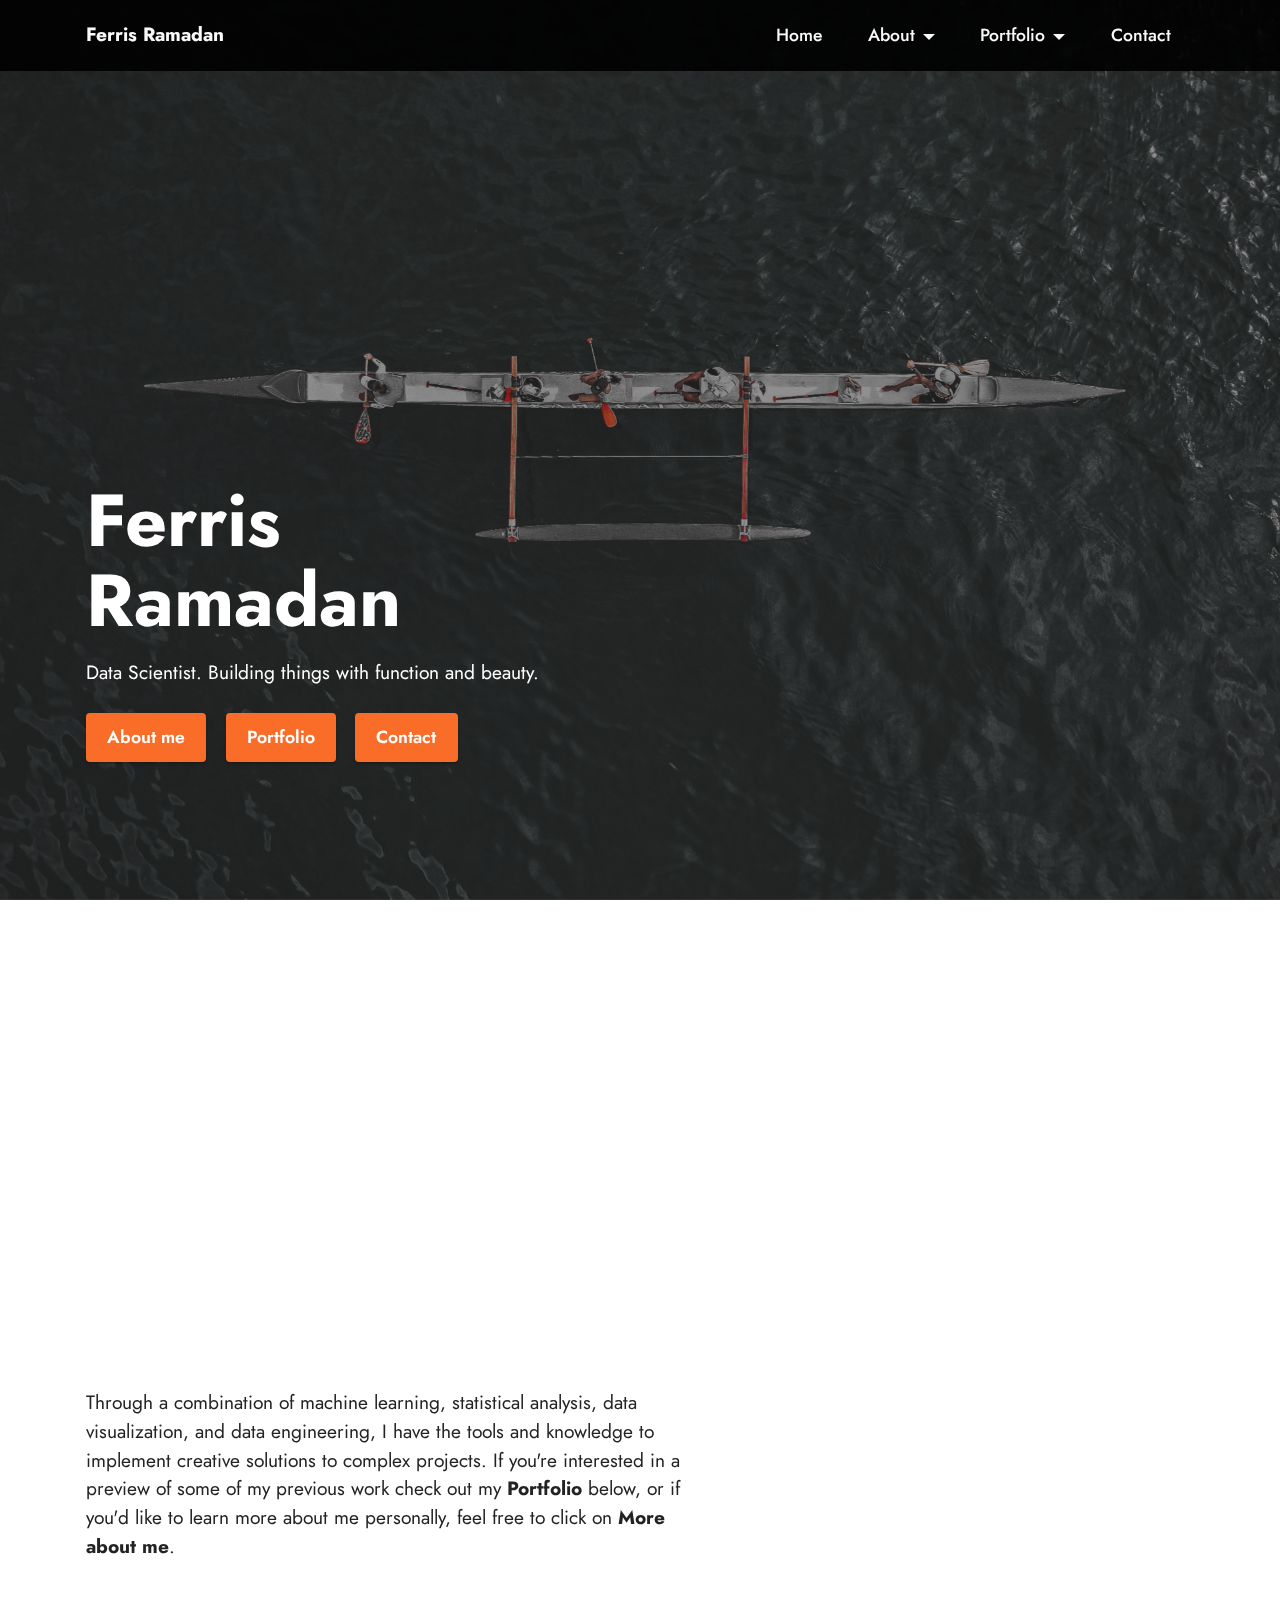
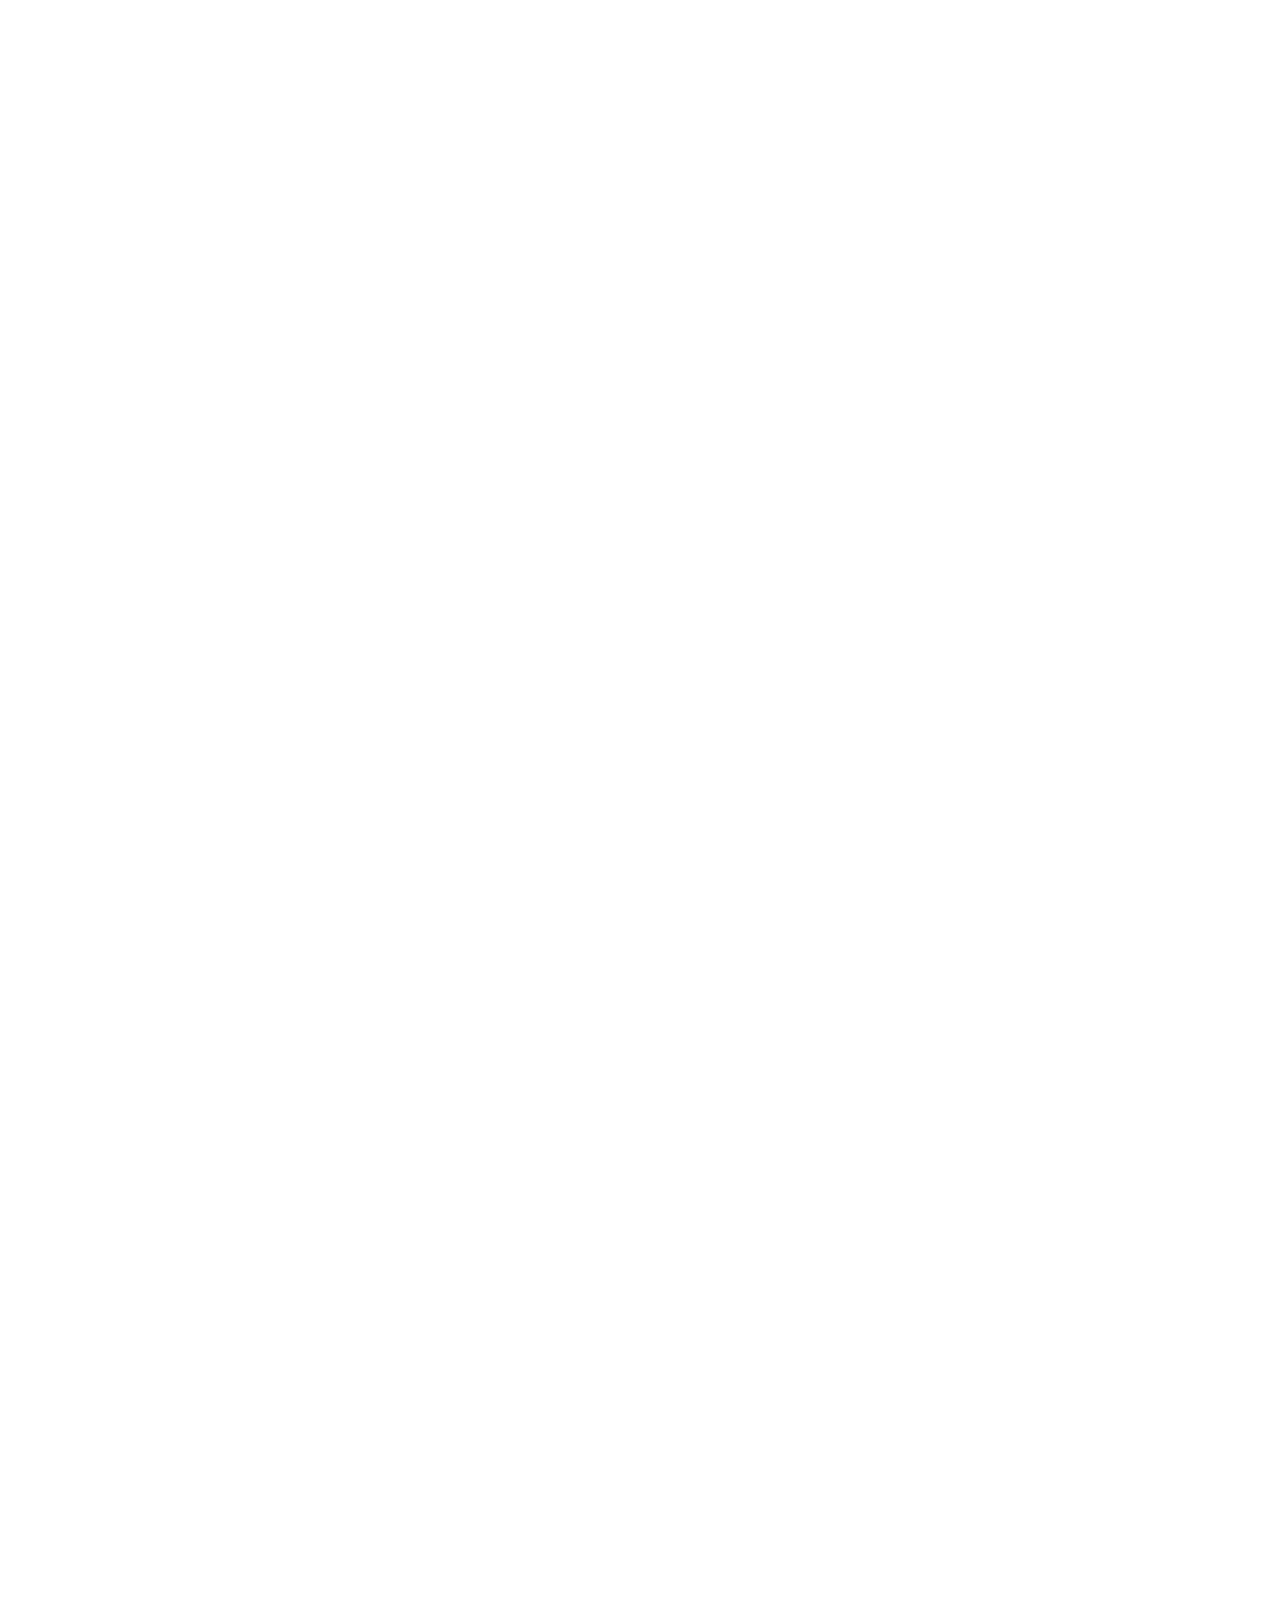
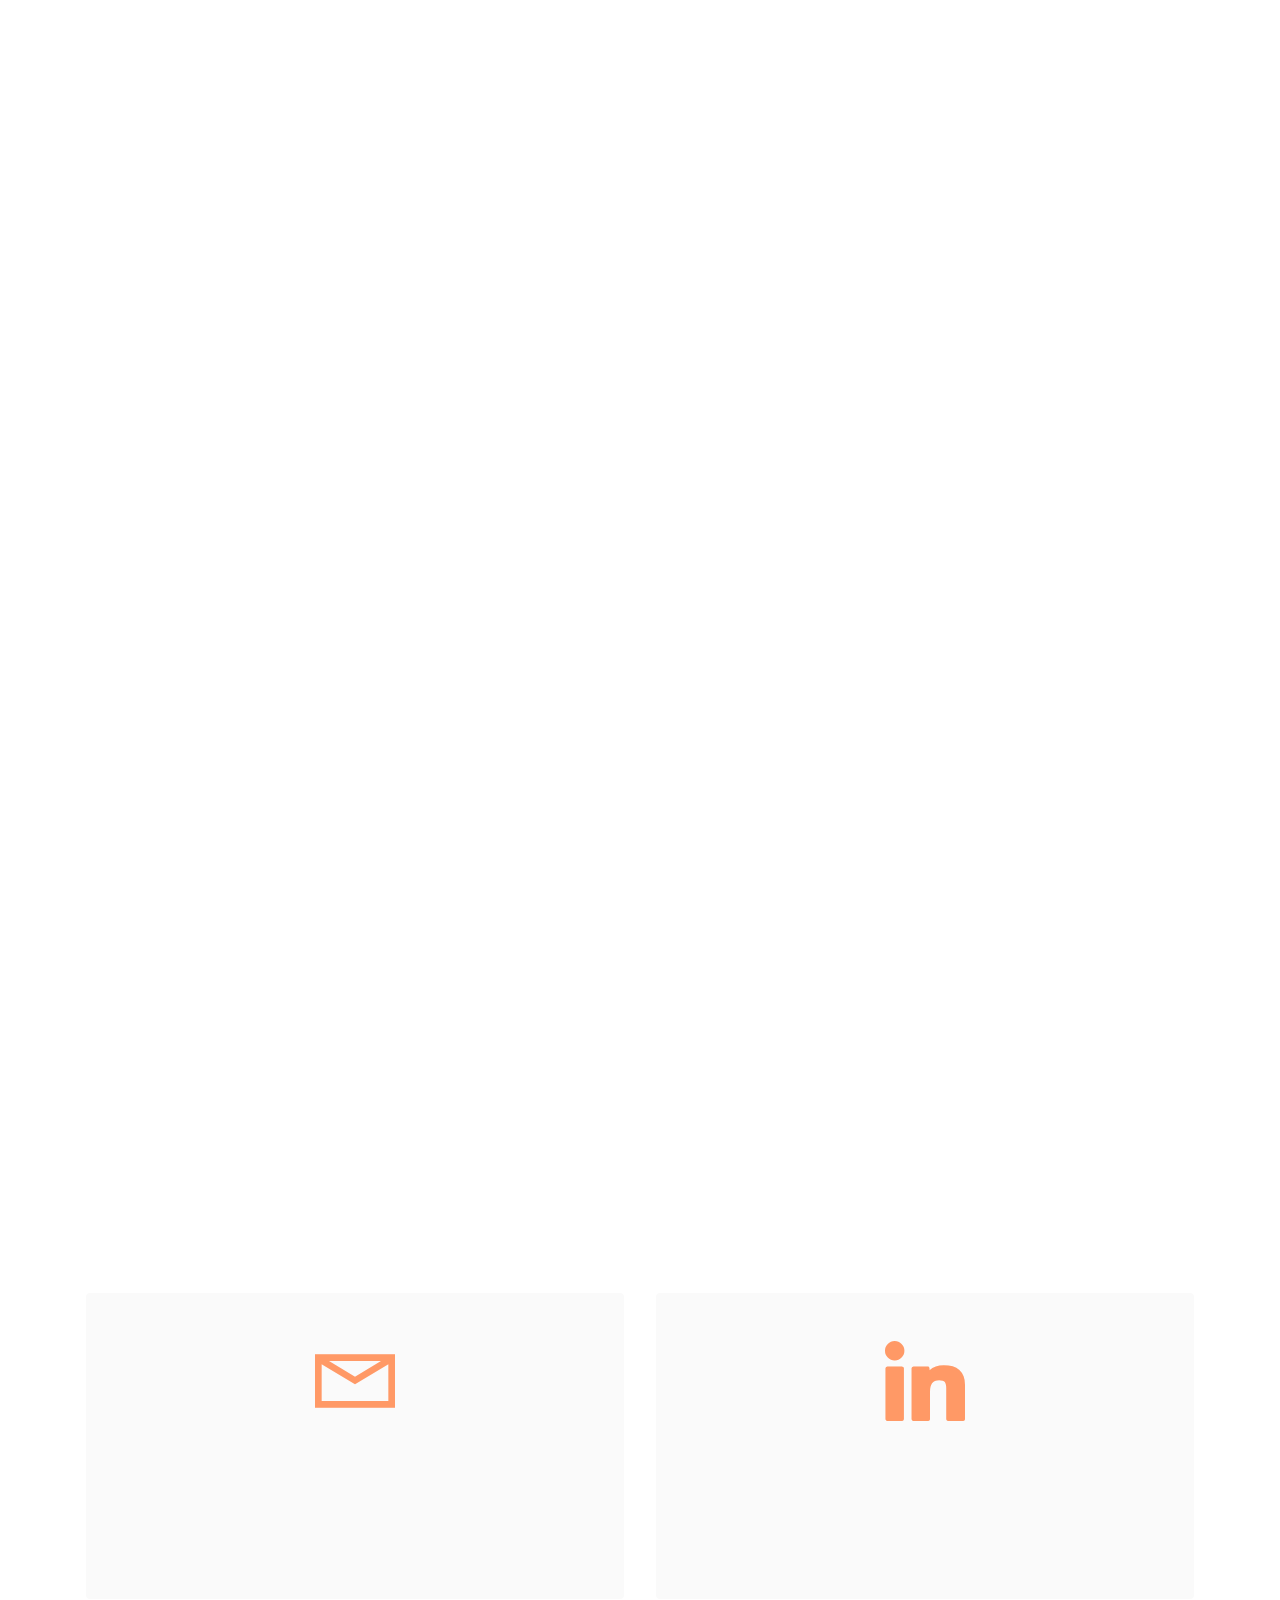
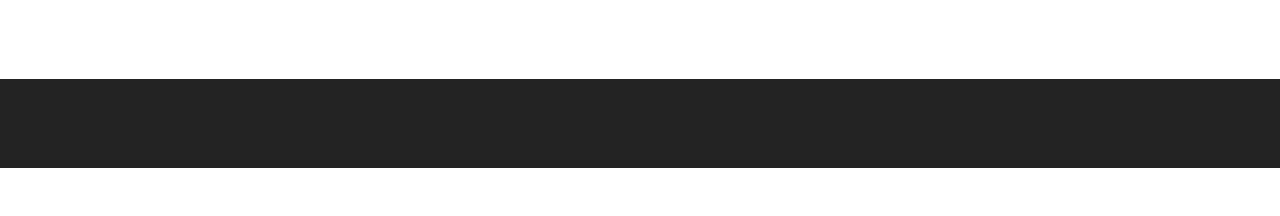
==== commit 2915fbd4: "Add files via upload" ====
--- a/index.html
+++ b/index.html
@@ -6,7 +6,7 @@
   <meta http-equiv="X-UA-Compatible" content="IE=edge">
   <meta name="generator" content="Mobirise v5.2.0, mobirise.com">
   <meta name="viewport" content="width=device-width, initial-scale=1, minimum-scale=1">
-  <link rel="shortcut icon" href="assets/images/signature.png" type="image/x-icon">
+  <link rel="shortcut icon" href="assets/images/png-transparent-computer-icons-command-line-interface-linux-system-console-command-line-icon-miscellaneous-text-rectangle-thumbnail.png" type="image/x-icon">
   <meta name="description" content="">
   
   
@@ -46,7 +46,7 @@
                 </div>
             </button>
             <div class="collapse navbar-collapse" id="navbarSupportedContent">
-                <ul class="navbar-nav nav-dropdown nav-right" data-app-modern-menu="true"><li class="nav-item"><a class="nav-link link text-white display-4" href="#top">
+                <ul class="navbar-nav nav-dropdown nav-right" data-app-modern-menu="true"><li class="nav-item"><a class="nav-link link text-white text-primary display-4" href="index.html#top">
                             Home<br></a></li><li class="nav-item dropdown"><a class="nav-link link dropdown-toggle text-white display-4" href="#" data-toggle="dropdown-submenu" aria-expanded="false">
                             About<br></a><div class="dropdown-menu"><a class="dropdown-item text-white display-4" href="index.html#features12-9">Background</a><a class="dropdown-item text-white text-primary display-4" href="interests.html" aria-expanded="true" target="_blank">Other Interests&nbsp;</a></div></li><li class="nav-item dropdown"><a class="nav-link link dropdown-toggle text-white display-4" href="#" data-toggle="dropdown-submenu" aria-expanded="false">
                             Portfolio<br></a><div class="dropdown-menu"><a class="dropdown-item text-white text-primary display-4" href="index.html#gallery2-e" aria-expanded="true">Main</a><div class="dropdown"><a class="dropdown-item text-white dropdown-toggle display-4" href="#" data-toggle="dropdown-submenu" aria-expanded="false">Projects</a><div class="dropdown-menu dropdown-submenu"><a class="dropdown-item text-white text-primary display-4" href="portfoliomendelianrandomization.html" target="_blank">Body Composition / Physical Activity</a><a class="dropdown-item text-white text-primary display-4" href="predictivemodel.html" target="_blank">Valley fever Prediction Model<br></a><a class="dropdown-item text-white text-primary display-4" href="page4.html" target="_blank">Immunomodulator Effects<br></a><a class="dropdown-item text-white text-primary display-4" href="surveillanceplatform.html" target="_blank">COVID-19 Surveillance Platform</a><a class="dropdown-item text-white text-primary display-4" href="alzheimersmetabolites.html" target="_blank">Alzheimer's / Blood Metabolites</a><a class="dropdown-item text-white text-primary display-4" href="reports.html" target="_blank">Antibiotic Stewardship Report</a><a class="dropdown-item text-white text-primary display-4" href="dashboard.html" target="_blank">Dashboard<br></a><a class="dropdown-item text-white text-primary display-4" href="supervisedlearning.html" target="_blank">Unsupervised Learning<br></a><a class="dropdown-item text-white text-primary display-4" href="bonemineraldensity.html" target="_blank">Favorable Adiposity / Bone Density</a></div></div></div></li><li class="nav-item"><a class="nav-link link text-white display-4" href="index.html#contacts1-8">
@@ -69,9 +69,9 @@
                     <strong>Ferris&nbsp;<br>Ramadan</strong></h1>
                 
                 <p class="mbr-fonts-style mbr-text mbr-white mb-3 display-7">
-                    Data Scientist. Building things with functions and beauty.&nbsp;</p>
-
-                <div class="mbr-section-btn"><a class="btn btn-primary display-4" href="index.html#features12-9">About me</a> <a class="btn btn-primary display-4" href="https://mobiri.se">Portfolio</a> <a class="btn btn-primary display-4" href="https://mobiri.se">Contact</a></div>
+                    Data Scientist. Building things with function and beauty.&nbsp;</p>
+
+                <div class="mbr-section-btn"><a class="btn btn-primary display-4" href="index.html#features12-9">About me</a> <a class="btn btn-primary display-4" href="index.html#gallery2-e">Portfolio</a> <a class="btn btn-primary display-4" href="index.html#contacts1-8">Contact</a></div>
             </div>
         </div>
     </div>
@@ -89,9 +89,9 @@
                         <h4 class="card-title mbr-fonts-style mb-4 display-2">
                             <strong>Greetings!</strong></h4>
                         <p class="mbr-text mbr-fonts-style mb-4 display-7">
-                            My name's Ferris. I'm a Data Scientist with&nbsp;a passion for unlocking insights and solving complex problems through data-driven solutions. I use a variety of programming languages, including R, Python and SQL to implement creative solutions for complex problems. Using a combination of technical expertise and business acumen, I approach projects by 1) Coordinating with stakeholders at multiple levels to effectively define the project or question,&nbsp;2) Conducting methodical exploratory analyses to ensure data and model selection accuracy, and&nbsp;3) Continued performance evaluation during and following deployment to allow for continued improvements. <br></p>
-                        <div class="mbr-text mbr-fonts-style counter-container display-7">Through a combination of machine learning, statistical analysis, data visualization, and data engineering, I have the tools and knowledge to tackle any data-related challenge. If you're interested in a preview of some of my previous projects check out my <strong>Portfolio </strong>below, or if you'd like to learn more about me personally, feel free to click on <strong>More about me</strong>.&nbsp;<br><br></div>
-                        <div class="mbr-section-btn mb-4"><a class="btn btn-black display-4" href="https://mobiri.se">Portfolio</a> <a class="btn btn-black display-4" href="interests.html">More about me</a></div>
+                            My name's Ferris. I'm a Data Scientist with&nbsp;a passion for unlocking insights and solving complex problems through data-driven solutions. Using a variety of programming languages including R, Python and SQL, I systematically approach projects through 1) collaboration with stakeholders to comprehensively outline both challenges and opportunities,&nbsp;2) conducting methodical exploratory analyses to ensure data and model selection accuracy, and&nbsp;3) continued performance evaluation during and following deployment to allow for continued improvements. <br></p>
+                        <div class="mbr-text mbr-fonts-style counter-container display-7">Through a combination of machine learning, statistical analysis, data visualization, and data engineering, I have the tools and knowledge to implement creative solutions to complex projects. If you're interested in a preview of some of my previous work check out my <strong>Portfolio </strong>below, or if you'd like to learn more about me personally, feel free to click on <strong>More about me</strong>.&nbsp;<br><br></div>
+                        <div class="mbr-section-btn mb-4"><a class="btn btn-black display-4" href="index.html#gallery2-e">Portfolio</a> <a class="btn btn-black display-4" href="interests.html">More about me</a></div>
                     </div>
                 </div>
             </div>
@@ -125,7 +125,7 @@
     <div class="container">
         <div class="mbr-section-head">
             <h4 class="mbr-section-title mbr-fonts-style align-center mb-0 display-2"><strong>Portfolio</strong></h4>
-            <h5 class="mbr-section-subtitle mbr-fonts-style align-center mb-0 mt-2 display-5">An assortment of data science projects. Stars (**) signify publication in an academic journal.&nbsp;</h5>
+            <h5 class="mbr-section-subtitle mbr-fonts-style align-center mb-0 mt-2 display-5">A snapshot of various data science projects. Stars (**) signify publication in an academic journal.&nbsp;</h5>
         </div>
         <div class="row mt-4">
             <div class="item features-image сol-12 col-md-6 col-lg-4">
@@ -330,7 +330,7 @@
             </div>
         </div>
     </div>
-</section><section style="background-color: #fff; font-family: -apple-system, BlinkMacSystemFont, 'Segoe UI', 'Roboto', 'Helvetica Neue', Arial, sans-serif; color:#aaa; font-size:12px; padding: 0; align-items: center; display: flex;"><a href="https://mobirise.site/t" style="flex: 1 1; height: 3rem; padding-left: 1rem;"></a><p style="flex: 0 0 auto; margin:0; padding-right:1rem;">Built with Mobirise <a href="https://mobirise.site/j" style="color:#aaa;">page</a> builder</p></section><script src="assets/web/assets/jquery/jquery.min.js"></script>  <script src="assets/popper/popper.min.js"></script>  <script src="assets/tether/tether.min.js"></script>  <script src="assets/bootstrap/js/bootstrap.min.js"></script>  <script src="assets/smoothscroll/smooth-scroll.js"></script>  <script src="assets/dropdown/js/nav-dropdown.js"></script>  <script src="assets/dropdown/js/navbar-dropdown.js"></script>  <script src="assets/touchswipe/jquery.touch-swipe.min.js"></script>  <script src="assets/viewportchecker/jquery.viewportchecker.js"></script>  <script src="assets/parallax/jarallax.min.js"></script>  <script src="assets/theme/js/script.js"></script>  
+</section><section style="background-color: #fff; font-family: -apple-system, BlinkMacSystemFont, 'Segoe UI', 'Roboto', 'Helvetica Neue', Arial, sans-serif; color:#aaa; font-size:12px; padding: 0; align-items: center; display: flex;"><a href="https://mobirise.site/k" style="flex: 1 1; height: 3rem; padding-left: 1rem;"></a><p style="flex: 0 0 auto; margin:0; padding-right:1rem;">Made with Mobirise <a href="https://mobirise.site/u" style="color:#aaa;">web</a> template</p></section><script src="assets/web/assets/jquery/jquery.min.js"></script>  <script src="assets/popper/popper.min.js"></script>  <script src="assets/tether/tether.min.js"></script>  <script src="assets/bootstrap/js/bootstrap.min.js"></script>  <script src="assets/smoothscroll/smooth-scroll.js"></script>  <script src="assets/dropdown/js/nav-dropdown.js"></script>  <script src="assets/dropdown/js/navbar-dropdown.js"></script>  <script src="assets/touchswipe/jquery.touch-swipe.min.js"></script>  <script src="assets/viewportchecker/jquery.viewportchecker.js"></script>  <script src="assets/parallax/jarallax.min.js"></script>  <script src="assets/theme/js/script.js"></script>  
   
   
  <div id="scrollToTop" class="scrollToTop mbr-arrow-up"><a style="text-align: center;"><i class="mbr-arrow-up-icon mbr-arrow-up-icon-cm cm-icon cm-icon-smallarrow-up"></i></a></div>
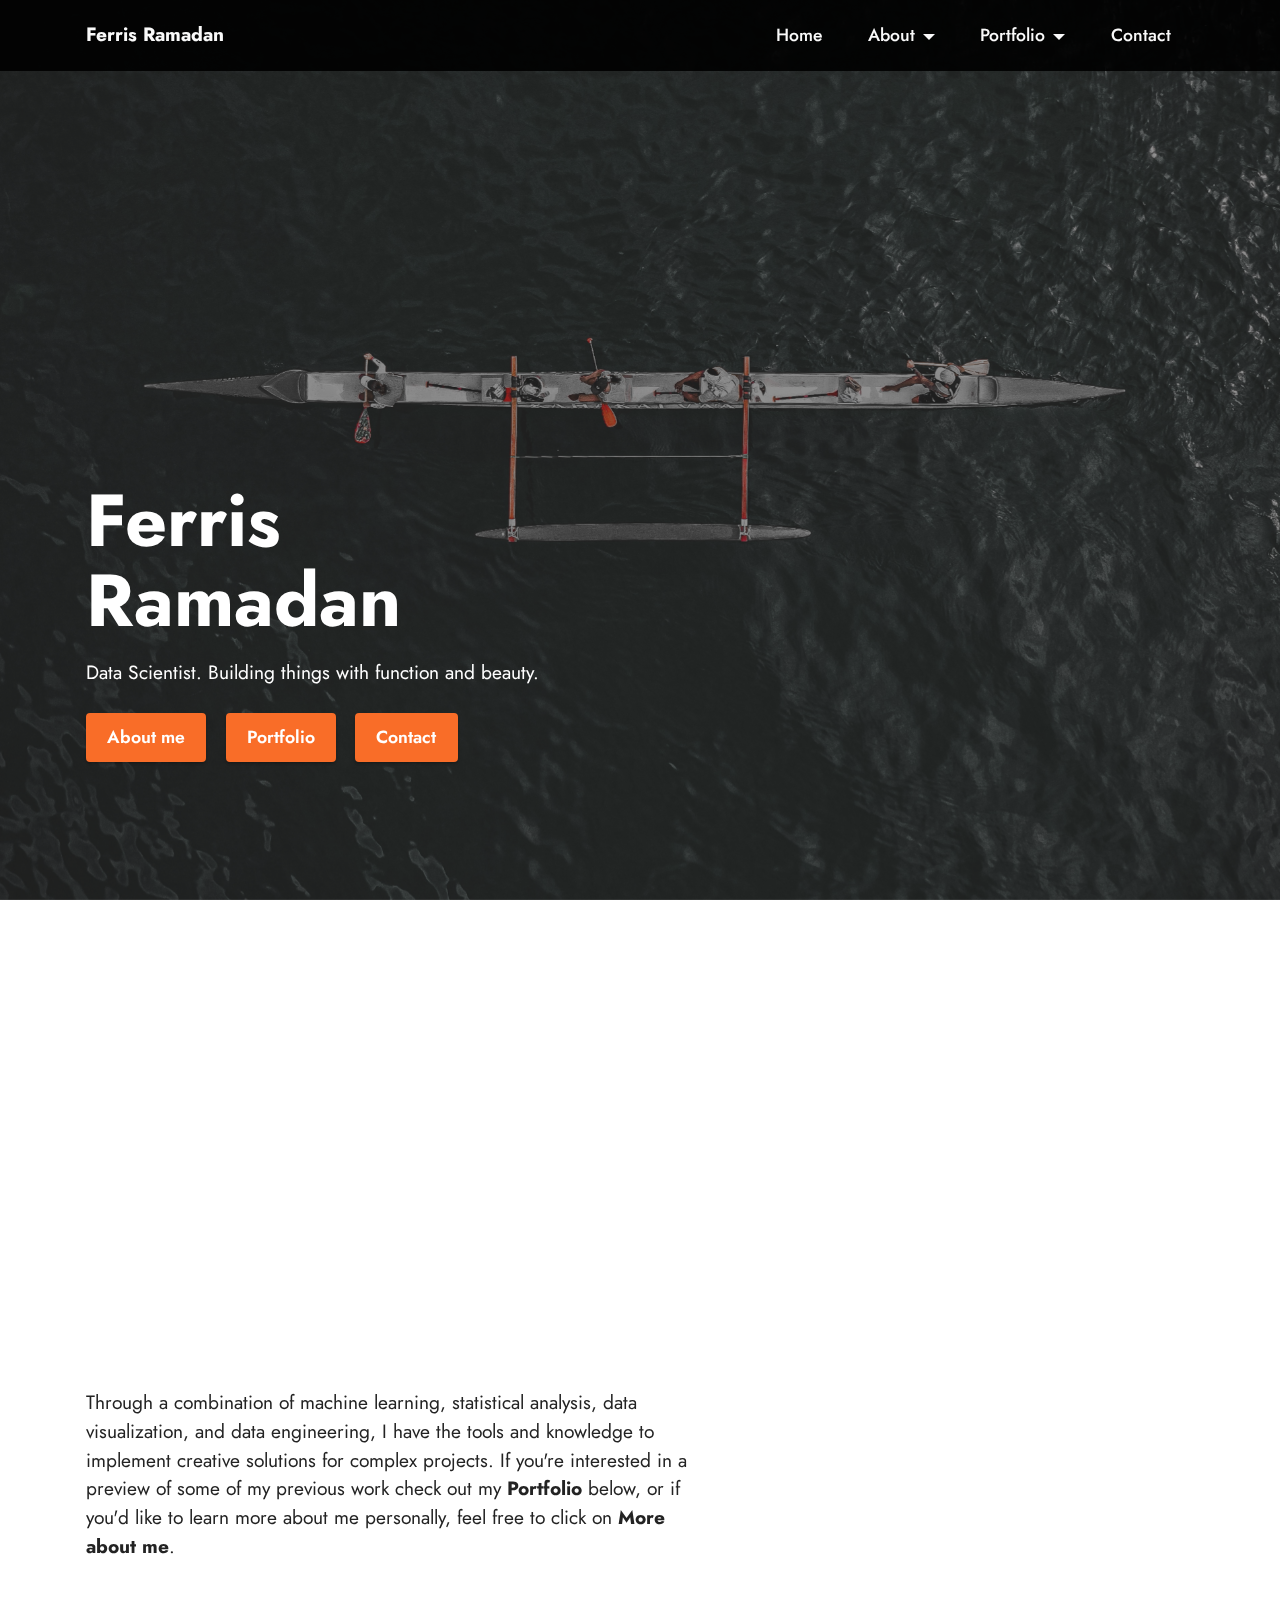
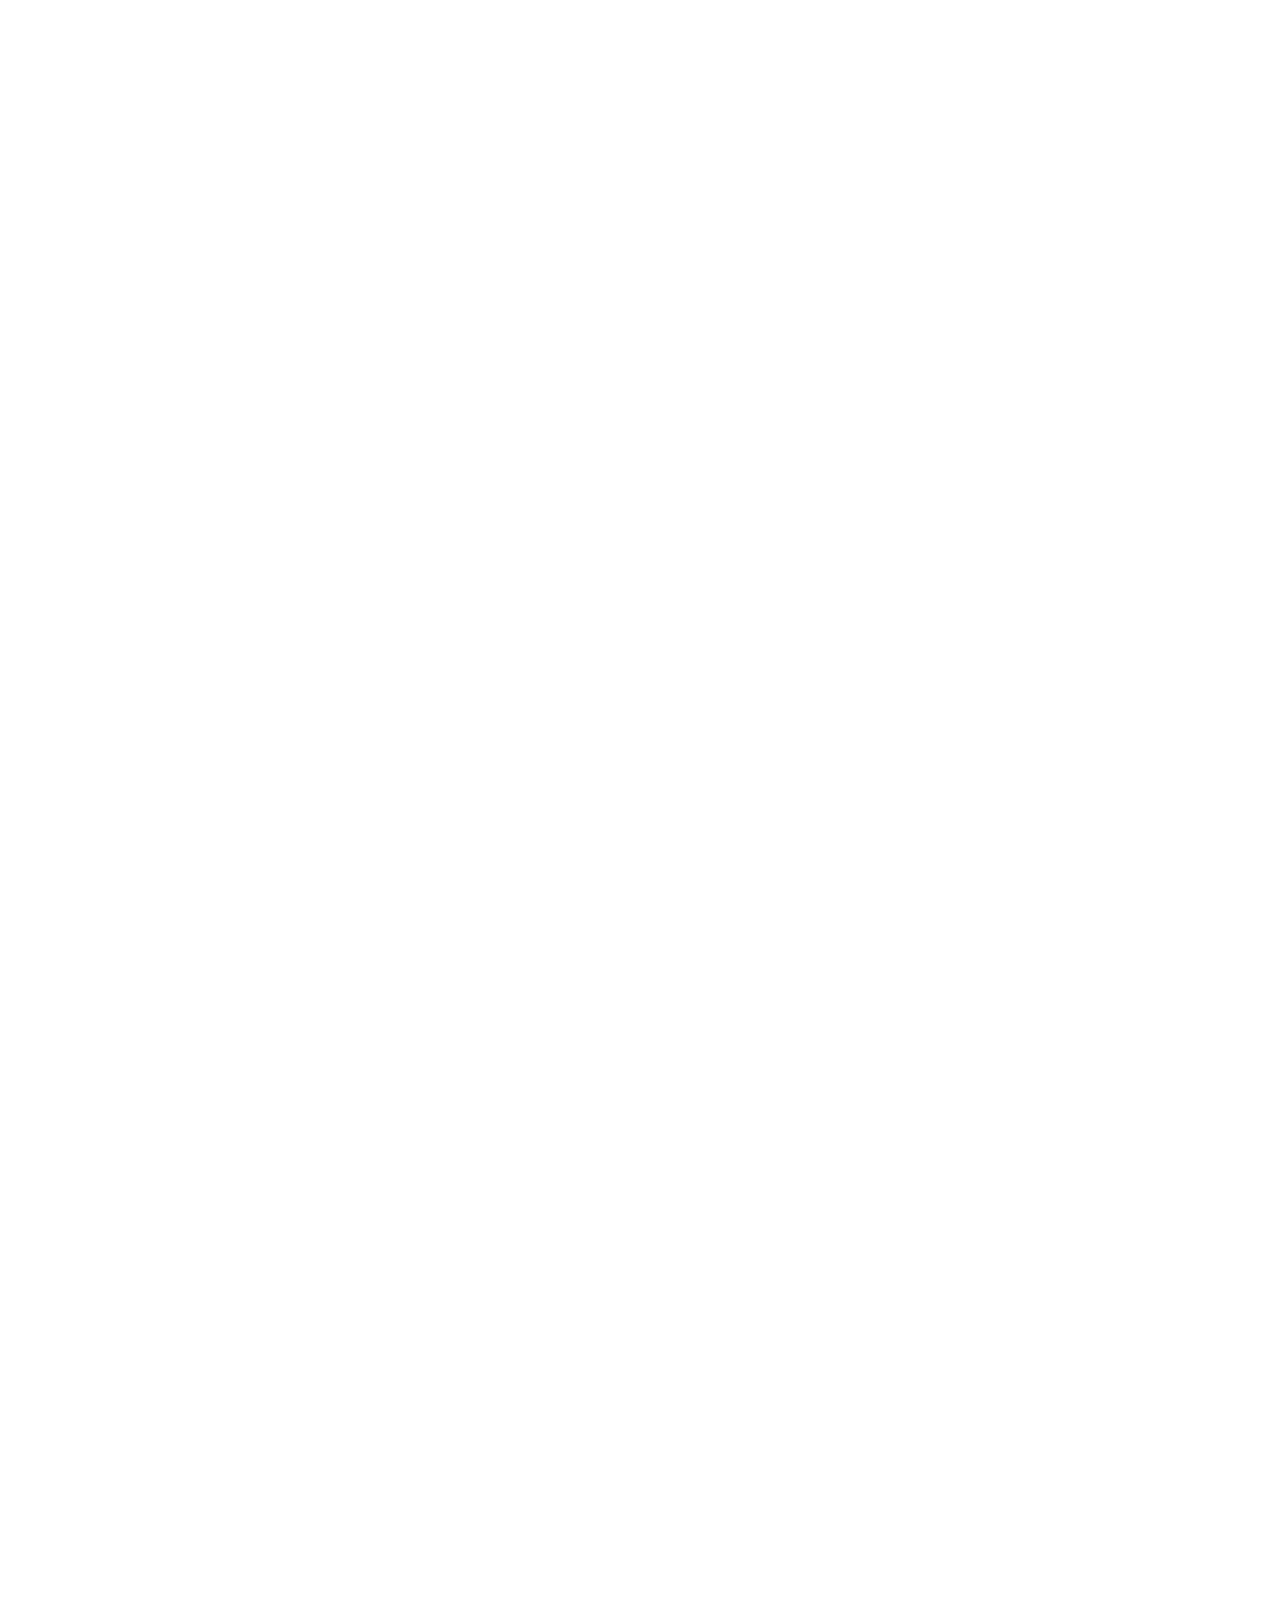
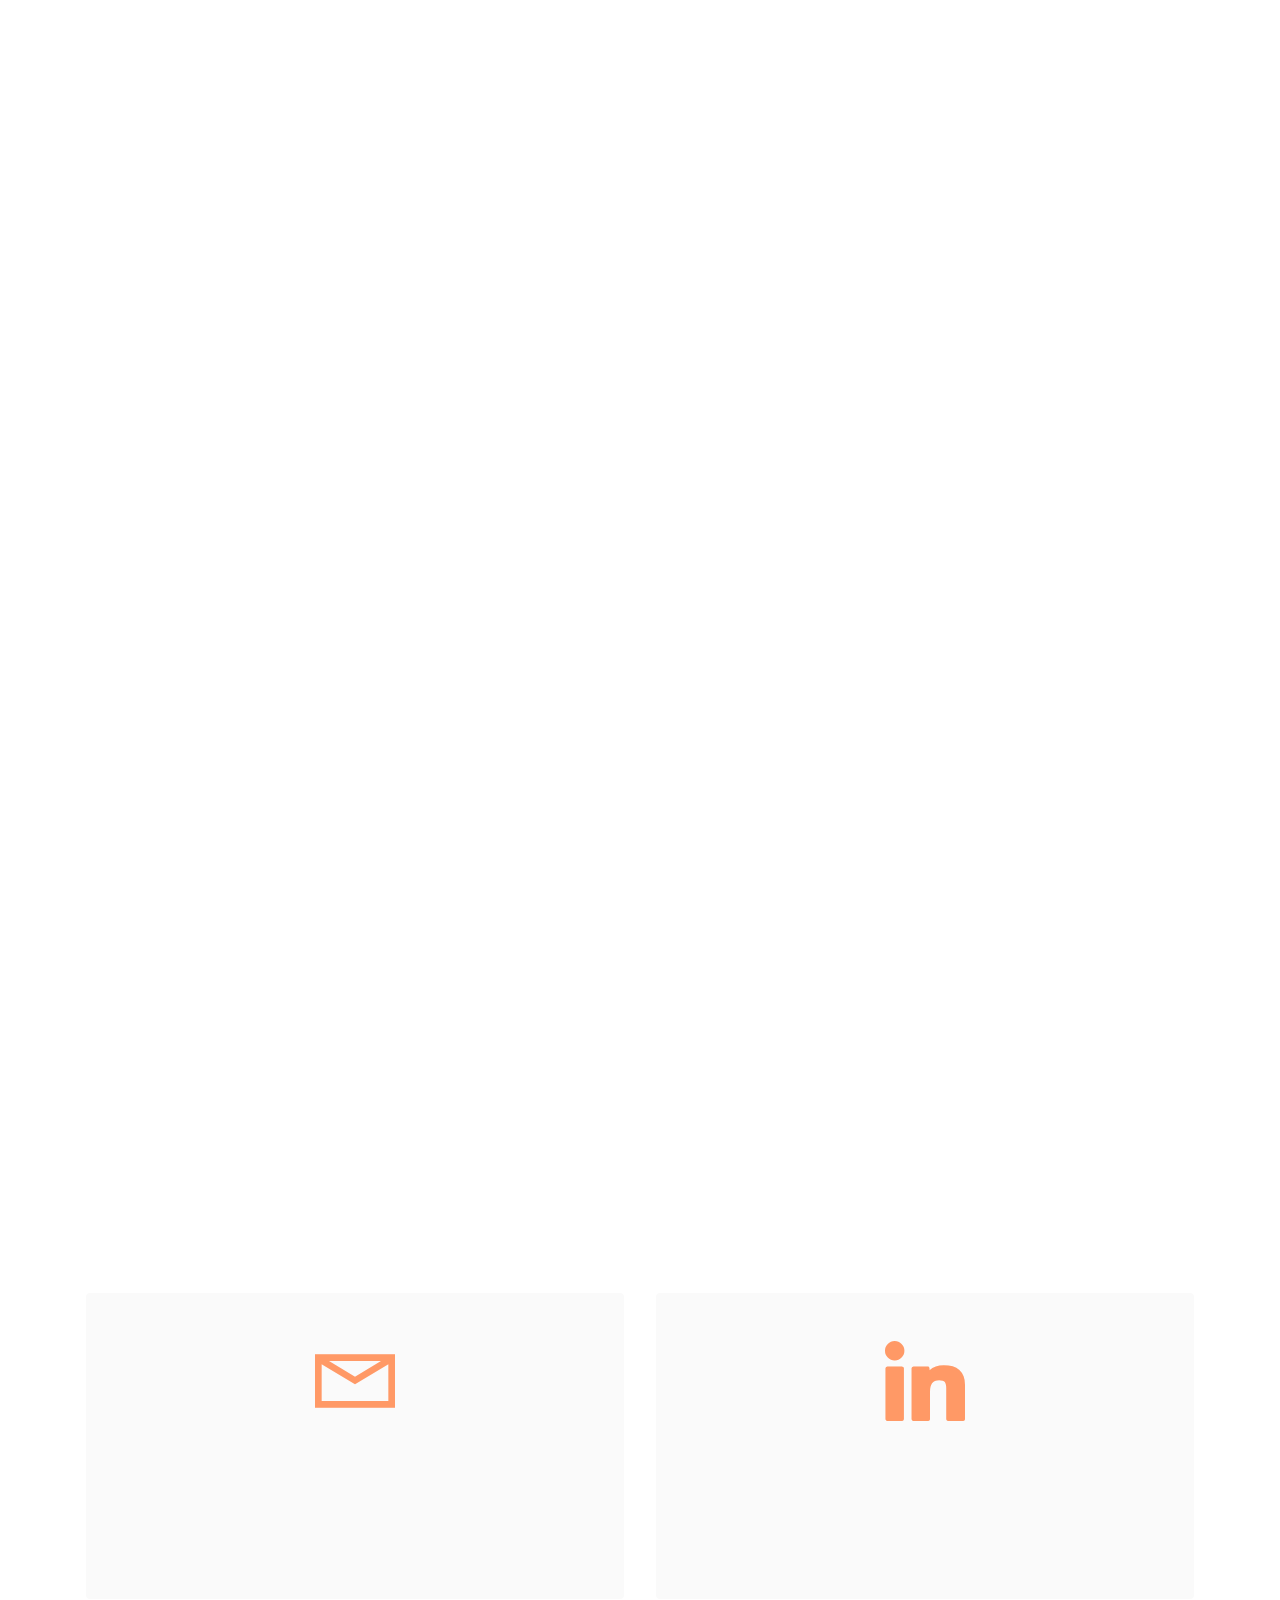
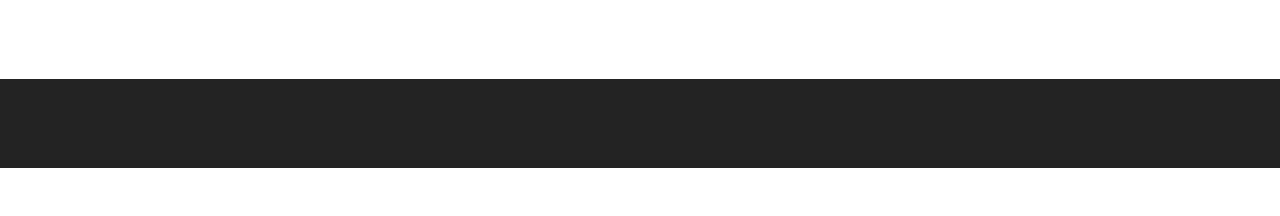
==== commit ffe2b073: "Add files via upload" ====
--- a/index.html
+++ b/index.html
@@ -46,10 +46,10 @@
                 </div>
             </button>
             <div class="collapse navbar-collapse" id="navbarSupportedContent">
-                <ul class="navbar-nav nav-dropdown nav-right" data-app-modern-menu="true"><li class="nav-item"><a class="nav-link link text-white text-primary display-4" href="index.html#top">
+                <ul class="navbar-nav nav-dropdown nav-right" data-app-modern-menu="true"><li class="nav-item"><a class="nav-link link text-white text-primary display-4" href="index.html">
                             Home<br></a></li><li class="nav-item dropdown"><a class="nav-link link dropdown-toggle text-white display-4" href="#" data-toggle="dropdown-submenu" aria-expanded="false">
                             About<br></a><div class="dropdown-menu"><a class="dropdown-item text-white display-4" href="index.html#features12-9">Background</a><a class="dropdown-item text-white text-primary display-4" href="interests.html" aria-expanded="true" target="_blank">Other Interests&nbsp;</a></div></li><li class="nav-item dropdown"><a class="nav-link link dropdown-toggle text-white display-4" href="#" data-toggle="dropdown-submenu" aria-expanded="false">
-                            Portfolio<br></a><div class="dropdown-menu"><a class="dropdown-item text-white text-primary display-4" href="index.html#gallery2-e" aria-expanded="true">Main</a><div class="dropdown"><a class="dropdown-item text-white dropdown-toggle display-4" href="#" data-toggle="dropdown-submenu" aria-expanded="false">Projects</a><div class="dropdown-menu dropdown-submenu"><a class="dropdown-item text-white text-primary display-4" href="portfoliomendelianrandomization.html" target="_blank">Body Composition / Physical Activity</a><a class="dropdown-item text-white text-primary display-4" href="predictivemodel.html" target="_blank">Valley fever Prediction Model<br></a><a class="dropdown-item text-white text-primary display-4" href="page4.html" target="_blank">Immunomodulator Effects<br></a><a class="dropdown-item text-white text-primary display-4" href="surveillanceplatform.html" target="_blank">COVID-19 Surveillance Platform</a><a class="dropdown-item text-white text-primary display-4" href="alzheimersmetabolites.html" target="_blank">Alzheimer's / Blood Metabolites</a><a class="dropdown-item text-white text-primary display-4" href="reports.html" target="_blank">Antibiotic Stewardship Report</a><a class="dropdown-item text-white text-primary display-4" href="dashboard.html" target="_blank">Dashboard<br></a><a class="dropdown-item text-white text-primary display-4" href="supervisedlearning.html" target="_blank">Unsupervised Learning<br></a><a class="dropdown-item text-white text-primary display-4" href="bonemineraldensity.html" target="_blank">Favorable Adiposity / Bone Density</a></div></div></div></li><li class="nav-item"><a class="nav-link link text-white display-4" href="index.html#contacts1-8">
+                            Portfolio<br></a><div class="dropdown-menu"><a class="dropdown-item text-white text-primary display-4" href="index.html#gallery2-e" aria-expanded="true">Main</a><div class="dropdown"><a class="dropdown-item text-white dropdown-toggle display-4" href="#" data-toggle="dropdown-submenu" aria-expanded="false">Projects</a><div class="dropdown-menu dropdown-submenu"><a class="dropdown-item text-white text-primary display-4" href="portfoliomendelianrandomization.html" target="_blank">Body Composition / Physical Activity</a><a class="dropdown-item text-white text-primary display-4" href="predictivemodel.html" target="_blank">Valley fever Prediction Model<br></a><a class="dropdown-item text-white text-primary display-4" href="immunomodulator.html" target="_blank">Immunomodulator Effects<br></a><a class="dropdown-item text-white text-primary display-4" href="surveillanceplatform.html" target="_blank">COVID-19 Surveillance Platform</a><a class="dropdown-item text-white text-primary display-4" href="alzheimersmetabolites.html" target="_blank">Alzheimer's / Blood Metabolites</a><a class="dropdown-item text-white text-primary display-4" href="reports.html" target="_blank">Antibiotic Stewardship Report</a><a class="dropdown-item text-white text-primary display-4" href="dashboard.html" target="_blank">Dashboard<br></a><a class="dropdown-item text-white text-primary display-4" href="supervisedlearning.html" target="_blank">Unsupervised Learning<br></a><a class="dropdown-item text-white text-primary display-4" href="bonemineraldensity.html" target="_blank">Favorable Adiposity / Bone Density</a></div></div></div></li><li class="nav-item"><a class="nav-link link text-white display-4" href="index.html#contacts1-8">
                             Contact<br></a></li></ul>
                 
                 
@@ -90,7 +90,7 @@
                             <strong>Greetings!</strong></h4>
                         <p class="mbr-text mbr-fonts-style mb-4 display-7">
                             My name's Ferris. I'm a Data Scientist with&nbsp;a passion for unlocking insights and solving complex problems through data-driven solutions. Using a variety of programming languages including R, Python and SQL, I systematically approach projects through 1) collaboration with stakeholders to comprehensively outline both challenges and opportunities,&nbsp;2) conducting methodical exploratory analyses to ensure data and model selection accuracy, and&nbsp;3) continued performance evaluation during and following deployment to allow for continued improvements. <br></p>
-                        <div class="mbr-text mbr-fonts-style counter-container display-7">Through a combination of machine learning, statistical analysis, data visualization, and data engineering, I have the tools and knowledge to implement creative solutions to complex projects. If you're interested in a preview of some of my previous work check out my <strong>Portfolio </strong>below, or if you'd like to learn more about me personally, feel free to click on <strong>More about me</strong>.&nbsp;<br><br></div>
+                        <div class="mbr-text mbr-fonts-style counter-container display-7">Through a combination of machine learning, statistical analysis, data visualization, and data engineering, I have the tools and knowledge to implement creative solutions for complex projects. If you're interested in a preview of some of my previous work check out my <strong>Portfolio </strong>below, or if you'd like to learn more about me personally, feel free to click on <strong>More about me</strong>.&nbsp;<br><br></div>
                         <div class="mbr-section-btn mb-4"><a class="btn btn-black display-4" href="index.html#gallery2-e">Portfolio</a> <a class="btn btn-black display-4" href="interests.html">More about me</a></div>
                     </div>
                 </div>
@@ -149,7 +149,7 @@
                     <div class="item-content">
                         <h5 class="item-title mbr-fonts-style display-5"><strong>Predictive Model of Coccidiodomycosis**&nbsp;<br><br></strong></h5>
                         
-                        <p class="mbr-text mbr-fonts-style mt-3 display-7">Application of supervised feature selection methods (LASSO), dimensionality-reduction, and correlation analysis.</p>
+                        <p class="mbr-text mbr-fonts-style mt-3 display-7">Correlation analysis, supervised feature selection methods (LASSO), and dimensionality reduction.</p>
                     </div>
                     <div class="mbr-section-btn item-footer mt-2"><a href="predictivemodel.html" class="btn item-btn btn-success display-7" target="_blank">Read More</a></div>
                 </div>
@@ -164,7 +164,7 @@
                         
                         <p class="mbr-text mbr-fonts-style mt-3 display-7">Exploratory analysis of continuous and categorical measures, development of logistic regression models.&nbsp;</p>
                     </div>
-                    <div class="mbr-section-btn item-footer mt-2"><a href="page4.html" class="btn item-btn btn-success display-7" target="_blank">Read More</a></div>
+                    <div class="mbr-section-btn item-footer mt-2"><a href="immunomodulator.html" class="btn item-btn btn-success display-7" target="_blank">Read More</a></div>
                 </div>
             </div>
             <div class="item features-image сol-12 col-md-6 col-lg-4">
@@ -187,7 +187,7 @@
                     <div class="item-content">
                         <h5 class="item-title mbr-fonts-style display-5"><strong>Association of Alzheimer's and Blood Metabolites</strong></h5>
                         
-                        <p class="mbr-text mbr-fonts-style mt-3 display-7">Bidirectional analysis of blood metabolites and Late Onset Alzheimer's Disease</p>
+                        <p class="mbr-text mbr-fonts-style mt-3 display-7">Bidirectional analysis of blood metabolites and Late Onset Alzheimer's Disease.</p>
                     </div>
                     <div class="mbr-section-btn item-footer mt-2"><a href="alzheimersmetabolites.html" class="btn item-btn btn-success display-7" target="_blank">Read more</a></div>
                 </div>
@@ -222,7 +222,7 @@
                     <div class="item-content">
                         <h5 class="item-title mbr-fonts-style display-5"><strong>Antibiotic Stewardship Dashboards</strong></h5>
                         
-                        <p class="mbr-text mbr-fonts-style mt-3 display-7">Developed&nbsp;interactive web applications to track antimicrobial prescribing metrics among community partners</p>
+                        <p class="mbr-text mbr-fonts-style mt-3 display-7">Rapid development of web applications using R to track antimicrobial prescribing metrics among community partners.</p>
                     </div>
                     <div class="mbr-section-btn item-footer mt-2"><a href="dashboard.html" class="btn item-btn btn-success display-7" target="_blank">Read More</a></div>
                 </div>
@@ -233,9 +233,9 @@
                         <img src="assets/images/pred-model-pca.jpeg" alt="">
                     </div>
                     <div class="item-content">
-                        <h5 class="item-title mbr-fonts-style display-5"><strong>Unsupervised Learning for Genetic Clustering</strong></h5>
-                        
-                        <p class="mbr-text mbr-fonts-style mt-3 display-7">Application of clustering and dimensionality reduction methods to gain insights into genetic associations</p>
+                        <h5 class="item-title mbr-fonts-style display-5"><strong>Unsupervised Learning of an Antibody Test</strong></h5>
+                        
+                        <p class="mbr-text mbr-fonts-style mt-3 display-7">Application of linear and non-linear dimensionality reduction methods to gain insights into an antibody test.</p>
                     </div>
                     <div class="mbr-section-btn item-footer mt-2"><a href="supervisedlearning.html" class="btn item-btn btn-success display-7" target="_blank">Read More</a></div>
                 </div>
@@ -248,7 +248,7 @@
                     <div class="item-content">
                         <h5 class="item-title mbr-fonts-style display-5"><strong>Metabolically favorable adiposity and bone mineral density**</strong></h5>
                         
-                        <p class="mbr-text mbr-fonts-style mt-3 display-7">A bidirectional Mendelian randomization analysis</p>
+                        <p class="mbr-text mbr-fonts-style mt-3 display-7">A bidirectional analysis of favorable fat storage and bone density measures.</p>
                     </div>
                     <div class="mbr-section-btn item-footer mt-2"><a href="bonemineraldensity.html" class="btn item-btn btn-success display-7" target="_blank">Read More</a></div>
                 </div>
@@ -330,7 +330,7 @@
             </div>
         </div>
     </div>
-</section><section style="background-color: #fff; font-family: -apple-system, BlinkMacSystemFont, 'Segoe UI', 'Roboto', 'Helvetica Neue', Arial, sans-serif; color:#aaa; font-size:12px; padding: 0; align-items: center; display: flex;"><a href="https://mobirise.site/k" style="flex: 1 1; height: 3rem; padding-left: 1rem;"></a><p style="flex: 0 0 auto; margin:0; padding-right:1rem;">Made with Mobirise <a href="https://mobirise.site/u" style="color:#aaa;">web</a> template</p></section><script src="assets/web/assets/jquery/jquery.min.js"></script>  <script src="assets/popper/popper.min.js"></script>  <script src="assets/tether/tether.min.js"></script>  <script src="assets/bootstrap/js/bootstrap.min.js"></script>  <script src="assets/smoothscroll/smooth-scroll.js"></script>  <script src="assets/dropdown/js/nav-dropdown.js"></script>  <script src="assets/dropdown/js/navbar-dropdown.js"></script>  <script src="assets/touchswipe/jquery.touch-swipe.min.js"></script>  <script src="assets/viewportchecker/jquery.viewportchecker.js"></script>  <script src="assets/parallax/jarallax.min.js"></script>  <script src="assets/theme/js/script.js"></script>  
+</section><section style="background-color: #fff; font-family: -apple-system, BlinkMacSystemFont, 'Segoe UI', 'Roboto', 'Helvetica Neue', Arial, sans-serif; color:#aaa; font-size:12px; padding: 0; align-items: center; display: flex;"><a href="https://mobirise.site/g" style="flex: 1 1; height: 3rem; padding-left: 1rem;"></a><p style="flex: 0 0 auto; margin:0; padding-right:1rem;">Develop your own site - <a href="https://mobirise.site/w" style="color:#aaa;">Check this</a></p></section><script src="assets/web/assets/jquery/jquery.min.js"></script>  <script src="assets/popper/popper.min.js"></script>  <script src="assets/tether/tether.min.js"></script>  <script src="assets/bootstrap/js/bootstrap.min.js"></script>  <script src="assets/smoothscroll/smooth-scroll.js"></script>  <script src="assets/dropdown/js/nav-dropdown.js"></script>  <script src="assets/dropdown/js/navbar-dropdown.js"></script>  <script src="assets/touchswipe/jquery.touch-swipe.min.js"></script>  <script src="assets/viewportchecker/jquery.viewportchecker.js"></script>  <script src="assets/parallax/jarallax.min.js"></script>  <script src="assets/theme/js/script.js"></script>  
   
   
  <div id="scrollToTop" class="scrollToTop mbr-arrow-up"><a style="text-align: center;"><i class="mbr-arrow-up-icon mbr-arrow-up-icon-cm cm-icon cm-icon-smallarrow-up"></i></a></div>
--- a/assets/mobirise/css/mbr-additional.css
+++ b/assets/mobirise/css/mbr-additional.css
@@ -3621,6 +3621,2562 @@
 .cid-twgjXwnkOm .media-container-row .mbr-text {
   text-align: left;
 }
+.cid-twgpdBatwv {
+  padding-top: 6rem;
+  padding-bottom: 1rem;
+  background-color: #ffffff;
+}
+.cid-twgpdBatwv .text-wrapper {
+  padding: 1rem;
+}
+@media (max-width: 991px) {
+  .cid-twgpdBatwv .image-wrapper {
+    margin-bottom: 1rem;
+  }
+}
+.cid-twgpdBatwv .row {
+  flex-direction: row-reverse;
+}
+.cid-twgpdBatwv img {
+  width: 100%;
+}
+@media (min-width: 992px) {
+  .cid-twgpdBatwv .text-wrapper {
+    padding: 2rem;
+  }
+}
+.cid-twgpdBatwv .mbr-description {
+  text-align: left;
+}
+.cid-twgpdByxBf {
+  padding-top: 0rem;
+  padding-bottom: 2rem;
+  background-color: #ffffff;
+}
+.cid-twgpdByxBf .mbr-section-btn {
+  justify-content: space-between;
+  display: flex;
+  flex-wrap: wrap;
+}
+.cid-twgpdBNQkn {
+  z-index: 1000;
+  width: 100%;
+}
+.cid-twgpdBNQkn nav.navbar {
+  position: fixed;
+}
+.cid-twgpdBNQkn .dropdown-item:before {
+  font-family: Moririse2 !important;
+  content: "\e966";
+  display: inline-block;
+  width: 0;
+  position: absolute;
+  left: 1rem;
+  top: 0.5rem;
+  margin-right: 0.5rem;
+  line-height: 1;
+  font-size: inherit;
+  vertical-align: middle;
+  text-align: center;
+  overflow: hidden;
+  transform: scale(0, 1);
+  transition: all 0.25s ease-in-out;
+}
+.cid-twgpdBNQkn .dropdown-menu {
+  padding: 0;
+  border-radius: 4px;
+  box-shadow: 0 1px 3px 0 rgba(0, 0, 0, 0.1);
+}
+.cid-twgpdBNQkn .dropdown-item {
+  border-bottom: 1px solid #e6e6e6;
+}
+.cid-twgpdBNQkn .dropdown-item:hover,
+.cid-twgpdBNQkn .dropdown-item:focus {
+  background: #f96d28 !important;
+  color: white !important;
+}
+.cid-twgpdBNQkn .dropdown-item:first-child {
+  border-top-left-radius: 4px;
+  border-top-right-radius: 4px;
+}
+.cid-twgpdBNQkn .dropdown-item:last-child {
+  border-bottom: none;
+  border-bottom-left-radius: 4px;
+  border-bottom-right-radius: 4px;
+}
+.cid-twgpdBNQkn .nav-dropdown .link {
+  padding: 0 0.3em !important;
+  margin: 0.667em 1em !important;
+}
+.cid-twgpdBNQkn .nav-dropdown .link.dropdown-toggle::after {
+  margin-left: 0.5rem;
+  margin-top: 0.2rem;
+}
+.cid-twgpdBNQkn .nav-link {
+  position: relative;
+}
+.cid-twgpdBNQkn .container {
+  display: flex;
+  margin: auto;
+}
+.cid-twgpdBNQkn .iconfont-wrapper {
+  color: #000000 !important;
+  font-size: 1.5rem;
+  padding-right: 0.5rem;
+}
+.cid-twgpdBNQkn .dropdown-menu,
+.cid-twgpdBNQkn .navbar.opened {
+  background: #000000 !important;
+}
+.cid-twgpdBNQkn .nav-item:focus,
+.cid-twgpdBNQkn .nav-link:focus {
+  outline: none;
+}
+.cid-twgpdBNQkn .dropdown .dropdown-menu .dropdown-item {
+  width: auto;
+  transition: all 0.25s ease-in-out;
+}
+.cid-twgpdBNQkn .dropdown .dropdown-menu .dropdown-item::after {
+  right: 0.5rem;
+}
+.cid-twgpdBNQkn .dropdown .dropdown-menu .dropdown-item .mbr-iconfont {
+  margin-right: 0.5rem;
+  vertical-align: sub;
+}
+.cid-twgpdBNQkn .dropdown .dropdown-menu .dropdown-item .mbr-iconfont:before {
+  display: inline-block;
+  transform: scale(1, 1);
+  transition: all 0.25s ease-in-out;
+}
+.cid-twgpdBNQkn .collapsed .dropdown-menu .dropdown-item:before {
+  display: none;
+}
+.cid-twgpdBNQkn .collapsed .dropdown .dropdown-menu .dropdown-item {
+  padding: 0.235em 1.5em 0.235em 1.5em !important;
+  transition: none;
+  margin: 0 !important;
+}
+.cid-twgpdBNQkn .navbar {
+  min-height: 70px;
+  transition: all 0.3s;
+  border-bottom: 1px solid transparent;
+  background: rgba(0, 0, 0, 0.9);
+}
+.cid-twgpdBNQkn .navbar.opened {
+  transition: all 0.3s;
+}
+.cid-twgpdBNQkn .navbar .dropdown-item {
+  padding: 0.5rem 1.8rem;
+}
+.cid-twgpdBNQkn .navbar .navbar-logo img {
+  width: auto;
+}
+.cid-twgpdBNQkn .navbar .navbar-collapse {
+  justify-content: flex-end;
+  z-index: 1;
+}
+.cid-twgpdBNQkn .navbar.collapsed {
+  justify-content: center;
+}
+.cid-twgpdBNQkn .navbar.collapsed .nav-item .nav-link::before {
+  display: none;
+}
+.cid-twgpdBNQkn .navbar.collapsed.opened .dropdown-menu {
+  top: 0;
+}
+.cid-twgpdBNQkn .navbar.collapsed .dropdown-menu .dropdown-submenu {
+  left: 0 !important;
+}
+.cid-twgpdBNQkn .navbar.collapsed .dropdown-menu .dropdown-item:after {
+  right: auto;
+}
+.cid-twgpdBNQkn .navbar.collapsed .dropdown-menu .dropdown-toggle[data-toggle="dropdown-submenu"]:after {
+  margin-left: 0.5rem;
+  margin-top: 0.2rem;
+  border-top: 0.35em solid;
+  border-right: 0.35em solid transparent;
+  border-left: 0.35em solid transparent;
+  border-bottom: 0;
+  top: 41%;
+}
+.cid-twgpdBNQkn .navbar.collapsed ul.navbar-nav li {
+  margin: auto;
+}
+.cid-twgpdBNQkn .navbar.collapsed .dropdown-menu .dropdown-item {
+  padding: 0.25rem 1.5rem;
+  text-align: center;
+}
+.cid-twgpdBNQkn .navbar.collapsed .icons-menu {
+  padding-left: 0;
+  padding-right: 0;
+  padding-top: 0.5rem;
+  padding-bottom: 0.5rem;
+}
+@media (max-width: 991px) {
+  .cid-twgpdBNQkn .navbar .nav-item .nav-link::before {
+    display: none;
+  }
+  .cid-twgpdBNQkn .navbar.opened .dropdown-menu {
+    top: 0;
+  }
+  .cid-twgpdBNQkn .navbar .dropdown-menu .dropdown-submenu {
+    left: 0 !important;
+  }
+  .cid-twgpdBNQkn .navbar .dropdown-menu .dropdown-item:after {
+    right: auto;
+  }
+  .cid-twgpdBNQkn .navbar .dropdown-menu .dropdown-toggle[data-toggle="dropdown-submenu"]:after {
+    margin-left: 0.5rem;
+    margin-top: 0.2rem;
+    border-top: 0.35em solid;
+    border-right: 0.35em solid transparent;
+    border-left: 0.35em solid transparent;
+    border-bottom: 0;
+    top: 40%;
+  }
+  .cid-twgpdBNQkn .navbar .navbar-logo img {
+    height: 3rem !important;
+  }
+  .cid-twgpdBNQkn .navbar ul.navbar-nav li {
+    margin: auto;
+  }
+  .cid-twgpdBNQkn .navbar .dropdown-menu .dropdown-item {
+    padding: 0.25rem 1.5rem !important;
+    text-align: center;
+  }
+  .cid-twgpdBNQkn .navbar .navbar-brand {
+    flex-shrink: initial;
+    flex-basis: auto;
+    word-break: break-word;
+    padding-right: 2rem;
+  }
+  .cid-twgpdBNQkn .navbar .navbar-toggler {
+    flex-basis: auto;
+  }
+  .cid-twgpdBNQkn .navbar .icons-menu {
+    padding-left: 0;
+    padding-top: 0.5rem;
+    padding-bottom: 0.5rem;
+  }
+}
+.cid-twgpdBNQkn .navbar.navbar-short {
+  min-height: 60px;
+}
+.cid-twgpdBNQkn .navbar.navbar-short .navbar-logo img {
+  height: 2.5rem !important;
+}
+.cid-twgpdBNQkn .navbar.navbar-short .navbar-brand {
+  min-height: 60px;
+  padding: 0;
+}
+.cid-twgpdBNQkn .navbar-brand {
+  min-height: 70px;
+  flex-shrink: 0;
+  align-items: center;
+  margin-right: 0;
+  padding: 0;
+  transition: all 0.3s;
+  word-break: break-word;
+  z-index: 1;
+}
+.cid-twgpdBNQkn .navbar-brand .navbar-caption {
+  line-height: inherit !important;
+}
+.cid-twgpdBNQkn .navbar-brand .navbar-logo a {
+  outline: none;
+}
+.cid-twgpdBNQkn .dropdown-item.active,
+.cid-twgpdBNQkn .dropdown-item:active {
+  background-color: transparent;
+}
+.cid-twgpdBNQkn .navbar-expand-lg .navbar-nav .nav-link {
+  padding: 0;
+}
+.cid-twgpdBNQkn .nav-dropdown .link.dropdown-toggle {
+  margin-right: 1.667em;
+}
+.cid-twgpdBNQkn .nav-dropdown .link.dropdown-toggle[aria-expanded="true"] {
+  margin-right: 0;
+  padding: 0.667em 1.667em;
+}
+.cid-twgpdBNQkn .navbar.navbar-expand-lg .dropdown .dropdown-menu {
+  background: #000000;
+}
+.cid-twgpdBNQkn .navbar.navbar-expand-lg .dropdown .dropdown-menu .dropdown-submenu {
+  margin: 0;
+  left: 100%;
+}
+.cid-twgpdBNQkn .navbar .dropdown.open > .dropdown-menu {
+  display: block;
+}
+.cid-twgpdBNQkn ul.navbar-nav {
+  flex-wrap: wrap;
+}
+.cid-twgpdBNQkn .navbar-buttons {
+  text-align: center;
+  min-width: 170px;
+}
+.cid-twgpdBNQkn button.navbar-toggler {
+  outline: none;
+  width: 31px;
+  height: 20px;
+  cursor: pointer;
+  transition: all 0.2s;
+  position: relative;
+  align-self: center;
+}
+.cid-twgpdBNQkn button.navbar-toggler .hamburger span {
+  position: absolute;
+  right: 0;
+  width: 30px;
+  height: 2px;
+  border-right: 5px;
+  background-color: #000000;
+}
+.cid-twgpdBNQkn button.navbar-toggler .hamburger span:nth-child(1) {
+  top: 0;
+  transition: all 0.2s;
+}
+.cid-twgpdBNQkn button.navbar-toggler .hamburger span:nth-child(2) {
+  top: 8px;
+  transition: all 0.15s;
+}
+.cid-twgpdBNQkn button.navbar-toggler .hamburger span:nth-child(3) {
+  top: 8px;
+  transition: all 0.15s;
+}
+.cid-twgpdBNQkn button.navbar-toggler .hamburger span:nth-child(4) {
+  top: 16px;
+  transition: all 0.2s;
+}
+.cid-twgpdBNQkn nav.opened .hamburger span:nth-child(1) {
+  top: 8px;
+  width: 0;
+  opacity: 0;
+  right: 50%;
+  transition: all 0.2s;
+}
+.cid-twgpdBNQkn nav.opened .hamburger span:nth-child(2) {
+  transform: rotate(45deg);
+  transition: all 0.25s;
+}
+.cid-twgpdBNQkn nav.opened .hamburger span:nth-child(3) {
+  transform: rotate(-45deg);
+  transition: all 0.25s;
+}
+.cid-twgpdBNQkn nav.opened .hamburger span:nth-child(4) {
+  top: 8px;
+  width: 0;
+  opacity: 0;
+  right: 50%;
+  transition: all 0.2s;
+}
+.cid-twgpdBNQkn .navbar-dropdown {
+  padding: 0 1rem;
+  position: fixed;
+}
+.cid-twgpdBNQkn a.nav-link {
+  display: flex;
+  align-items: center;
+  justify-content: center;
+}
+.cid-twgpdBNQkn .icons-menu {
+  flex-wrap: nowrap;
+  display: flex;
+  justify-content: center;
+  padding-left: 1rem;
+  padding-right: 1rem;
+  padding-top: 0.3rem;
+  text-align: center;
+}
+@media screen and (-ms-high-contrast: active), (-ms-high-contrast: none) {
+  .cid-twgpdBNQkn .navbar {
+    height: 70px;
+  }
+  .cid-twgpdBNQkn .navbar.opened {
+    height: auto;
+  }
+  .cid-twgpdBNQkn .nav-item .nav-link:hover::before {
+    width: 175%;
+    max-width: calc(100% + 2rem);
+    left: -1rem;
+  }
+}
+.cid-twgpdCbNkT {
+  padding-top: 4rem;
+  padding-bottom: 2rem;
+  background-image: url("../../../assets/images/pexels-sergio-souza-3772240.jpeg");
+}
+.cid-twgpdCrDbZ {
+  padding-top: 5rem;
+  padding-bottom: 5rem;
+  background-color: #ffffff;
+}
+.cid-twgpdCrDbZ .mbr-iconfont {
+  display: block;
+  font-size: 5rem;
+  color: #f96d28;
+  margin-bottom: 2rem;
+}
+.cid-twgpdCrDbZ .card-wrapper {
+  padding: 3rem;
+  background: #fafafa;
+  border-radius: 4px;
+}
+@media (max-width: 992px) {
+  .cid-twgpdCrDbZ .card-wrapper {
+    margin-bottom: 2rem;
+  }
+}
+@media (max-width: 767px) {
+  .cid-twgpdCrDbZ .card-wrapper {
+    padding: 3rem 1rem;
+  }
+}
+.cid-twgpdCrDbZ .mbr-section-title {
+  text-align: left;
+}
+.cid-twgpdCrDbZ .mbr-section-subtitle {
+  text-align: left;
+}
+.cid-twgpdCN7sy {
+  padding-top: 30px;
+  padding-bottom: 30px;
+  background-color: #232323;
+}
+.cid-twgpdCN7sy .media-container-row .mbr-text {
+  text-align: left;
+}
+.cid-twy9QXc5XK {
+  padding-top: 6rem;
+  padding-bottom: 1rem;
+  background-color: #ffffff;
+}
+.cid-twy9QXc5XK .text-wrapper {
+  padding: 1rem;
+}
+@media (max-width: 991px) {
+  .cid-twy9QXc5XK .image-wrapper {
+    margin-bottom: 1rem;
+  }
+}
+.cid-twy9QXc5XK .row {
+  flex-direction: row-reverse;
+}
+.cid-twy9QXc5XK img {
+  width: 100%;
+}
+@media (min-width: 992px) {
+  .cid-twy9QXc5XK .text-wrapper {
+    padding: 2rem;
+  }
+}
+.cid-twy9QXc5XK .mbr-description {
+  text-align: left;
+}
+.cid-twy9QXAprb {
+  padding-top: 0rem;
+  padding-bottom: 2rem;
+  background-color: #ffffff;
+}
+.cid-twy9QXAprb .mbr-section-btn {
+  justify-content: space-between;
+  display: flex;
+  flex-wrap: wrap;
+}
+.cid-twy9QXQuqU {
+  z-index: 1000;
+  width: 100%;
+}
+.cid-twy9QXQuqU nav.navbar {
+  position: fixed;
+}
+.cid-twy9QXQuqU .dropdown-item:before {
+  font-family: Moririse2 !important;
+  content: "\e966";
+  display: inline-block;
+  width: 0;
+  position: absolute;
+  left: 1rem;
+  top: 0.5rem;
+  margin-right: 0.5rem;
+  line-height: 1;
+  font-size: inherit;
+  vertical-align: middle;
+  text-align: center;
+  overflow: hidden;
+  transform: scale(0, 1);
+  transition: all 0.25s ease-in-out;
+}
+.cid-twy9QXQuqU .dropdown-menu {
+  padding: 0;
+  border-radius: 4px;
+  box-shadow: 0 1px 3px 0 rgba(0, 0, 0, 0.1);
+}
+.cid-twy9QXQuqU .dropdown-item {
+  border-bottom: 1px solid #e6e6e6;
+}
+.cid-twy9QXQuqU .dropdown-item:hover,
+.cid-twy9QXQuqU .dropdown-item:focus {
+  background: #f96d28 !important;
+  color: white !important;
+}
+.cid-twy9QXQuqU .dropdown-item:first-child {
+  border-top-left-radius: 4px;
+  border-top-right-radius: 4px;
+}
+.cid-twy9QXQuqU .dropdown-item:last-child {
+  border-bottom: none;
+  border-bottom-left-radius: 4px;
+  border-bottom-right-radius: 4px;
+}
+.cid-twy9QXQuqU .nav-dropdown .link {
+  padding: 0 0.3em !important;
+  margin: 0.667em 1em !important;
+}
+.cid-twy9QXQuqU .nav-dropdown .link.dropdown-toggle::after {
+  margin-left: 0.5rem;
+  margin-top: 0.2rem;
+}
+.cid-twy9QXQuqU .nav-link {
+  position: relative;
+}
+.cid-twy9QXQuqU .container {
+  display: flex;
+  margin: auto;
+}
+.cid-twy9QXQuqU .iconfont-wrapper {
+  color: #000000 !important;
+  font-size: 1.5rem;
+  padding-right: 0.5rem;
+}
+.cid-twy9QXQuqU .dropdown-menu,
+.cid-twy9QXQuqU .navbar.opened {
+  background: #000000 !important;
+}
+.cid-twy9QXQuqU .nav-item:focus,
+.cid-twy9QXQuqU .nav-link:focus {
+  outline: none;
+}
+.cid-twy9QXQuqU .dropdown .dropdown-menu .dropdown-item {
+  width: auto;
+  transition: all 0.25s ease-in-out;
+}
+.cid-twy9QXQuqU .dropdown .dropdown-menu .dropdown-item::after {
+  right: 0.5rem;
+}
+.cid-twy9QXQuqU .dropdown .dropdown-menu .dropdown-item .mbr-iconfont {
+  margin-right: 0.5rem;
+  vertical-align: sub;
+}
+.cid-twy9QXQuqU .dropdown .dropdown-menu .dropdown-item .mbr-iconfont:before {
+  display: inline-block;
+  transform: scale(1, 1);
+  transition: all 0.25s ease-in-out;
+}
+.cid-twy9QXQuqU .collapsed .dropdown-menu .dropdown-item:before {
+  display: none;
+}
+.cid-twy9QXQuqU .collapsed .dropdown .dropdown-menu .dropdown-item {
+  padding: 0.235em 1.5em 0.235em 1.5em !important;
+  transition: none;
+  margin: 0 !important;
+}
+.cid-twy9QXQuqU .navbar {
+  min-height: 70px;
+  transition: all 0.3s;
+  border-bottom: 1px solid transparent;
+  background: rgba(0, 0, 0, 0.9);
+}
+.cid-twy9QXQuqU .navbar.opened {
+  transition: all 0.3s;
+}
+.cid-twy9QXQuqU .navbar .dropdown-item {
+  padding: 0.5rem 1.8rem;
+}
+.cid-twy9QXQuqU .navbar .navbar-logo img {
+  width: auto;
+}
+.cid-twy9QXQuqU .navbar .navbar-collapse {
+  justify-content: flex-end;
+  z-index: 1;
+}
+.cid-twy9QXQuqU .navbar.collapsed {
+  justify-content: center;
+}
+.cid-twy9QXQuqU .navbar.collapsed .nav-item .nav-link::before {
+  display: none;
+}
+.cid-twy9QXQuqU .navbar.collapsed.opened .dropdown-menu {
+  top: 0;
+}
+.cid-twy9QXQuqU .navbar.collapsed .dropdown-menu .dropdown-submenu {
+  left: 0 !important;
+}
+.cid-twy9QXQuqU .navbar.collapsed .dropdown-menu .dropdown-item:after {
+  right: auto;
+}
+.cid-twy9QXQuqU .navbar.collapsed .dropdown-menu .dropdown-toggle[data-toggle="dropdown-submenu"]:after {
+  margin-left: 0.5rem;
+  margin-top: 0.2rem;
+  border-top: 0.35em solid;
+  border-right: 0.35em solid transparent;
+  border-left: 0.35em solid transparent;
+  border-bottom: 0;
+  top: 41%;
+}
+.cid-twy9QXQuqU .navbar.collapsed ul.navbar-nav li {
+  margin: auto;
+}
+.cid-twy9QXQuqU .navbar.collapsed .dropdown-menu .dropdown-item {
+  padding: 0.25rem 1.5rem;
+  text-align: center;
+}
+.cid-twy9QXQuqU .navbar.collapsed .icons-menu {
+  padding-left: 0;
+  padding-right: 0;
+  padding-top: 0.5rem;
+  padding-bottom: 0.5rem;
+}
+@media (max-width: 991px) {
+  .cid-twy9QXQuqU .navbar .nav-item .nav-link::before {
+    display: none;
+  }
+  .cid-twy9QXQuqU .navbar.opened .dropdown-menu {
+    top: 0;
+  }
+  .cid-twy9QXQuqU .navbar .dropdown-menu .dropdown-submenu {
+    left: 0 !important;
+  }
+  .cid-twy9QXQuqU .navbar .dropdown-menu .dropdown-item:after {
+    right: auto;
+  }
+  .cid-twy9QXQuqU .navbar .dropdown-menu .dropdown-toggle[data-toggle="dropdown-submenu"]:after {
+    margin-left: 0.5rem;
+    margin-top: 0.2rem;
+    border-top: 0.35em solid;
+    border-right: 0.35em solid transparent;
+    border-left: 0.35em solid transparent;
+    border-bottom: 0;
+    top: 40%;
+  }
+  .cid-twy9QXQuqU .navbar .navbar-logo img {
+    height: 3rem !important;
+  }
+  .cid-twy9QXQuqU .navbar ul.navbar-nav li {
+    margin: auto;
+  }
+  .cid-twy9QXQuqU .navbar .dropdown-menu .dropdown-item {
+    padding: 0.25rem 1.5rem !important;
+    text-align: center;
+  }
+  .cid-twy9QXQuqU .navbar .navbar-brand {
+    flex-shrink: initial;
+    flex-basis: auto;
+    word-break: break-word;
+    padding-right: 2rem;
+  }
+  .cid-twy9QXQuqU .navbar .navbar-toggler {
+    flex-basis: auto;
+  }
+  .cid-twy9QXQuqU .navbar .icons-menu {
+    padding-left: 0;
+    padding-top: 0.5rem;
+    padding-bottom: 0.5rem;
+  }
+}
+.cid-twy9QXQuqU .navbar.navbar-short {
+  min-height: 60px;
+}
+.cid-twy9QXQuqU .navbar.navbar-short .navbar-logo img {
+  height: 2.5rem !important;
+}
+.cid-twy9QXQuqU .navbar.navbar-short .navbar-brand {
+  min-height: 60px;
+  padding: 0;
+}
+.cid-twy9QXQuqU .navbar-brand {
+  min-height: 70px;
+  flex-shrink: 0;
+  align-items: center;
+  margin-right: 0;
+  padding: 0;
+  transition: all 0.3s;
+  word-break: break-word;
+  z-index: 1;
+}
+.cid-twy9QXQuqU .navbar-brand .navbar-caption {
+  line-height: inherit !important;
+}
+.cid-twy9QXQuqU .navbar-brand .navbar-logo a {
+  outline: none;
+}
+.cid-twy9QXQuqU .dropdown-item.active,
+.cid-twy9QXQuqU .dropdown-item:active {
+  background-color: transparent;
+}
+.cid-twy9QXQuqU .navbar-expand-lg .navbar-nav .nav-link {
+  padding: 0;
+}
+.cid-twy9QXQuqU .nav-dropdown .link.dropdown-toggle {
+  margin-right: 1.667em;
+}
+.cid-twy9QXQuqU .nav-dropdown .link.dropdown-toggle[aria-expanded="true"] {
+  margin-right: 0;
+  padding: 0.667em 1.667em;
+}
+.cid-twy9QXQuqU .navbar.navbar-expand-lg .dropdown .dropdown-menu {
+  background: #000000;
+}
+.cid-twy9QXQuqU .navbar.navbar-expand-lg .dropdown .dropdown-menu .dropdown-submenu {
+  margin: 0;
+  left: 100%;
+}
+.cid-twy9QXQuqU .navbar .dropdown.open > .dropdown-menu {
+  display: block;
+}
+.cid-twy9QXQuqU ul.navbar-nav {
+  flex-wrap: wrap;
+}
+.cid-twy9QXQuqU .navbar-buttons {
+  text-align: center;
+  min-width: 170px;
+}
+.cid-twy9QXQuqU button.navbar-toggler {
+  outline: none;
+  width: 31px;
+  height: 20px;
+  cursor: pointer;
+  transition: all 0.2s;
+  position: relative;
+  align-self: center;
+}
+.cid-twy9QXQuqU button.navbar-toggler .hamburger span {
+  position: absolute;
+  right: 0;
+  width: 30px;
+  height: 2px;
+  border-right: 5px;
+  background-color: #000000;
+}
+.cid-twy9QXQuqU button.navbar-toggler .hamburger span:nth-child(1) {
+  top: 0;
+  transition: all 0.2s;
+}
+.cid-twy9QXQuqU button.navbar-toggler .hamburger span:nth-child(2) {
+  top: 8px;
+  transition: all 0.15s;
+}
+.cid-twy9QXQuqU button.navbar-toggler .hamburger span:nth-child(3) {
+  top: 8px;
+  transition: all 0.15s;
+}
+.cid-twy9QXQuqU button.navbar-toggler .hamburger span:nth-child(4) {
+  top: 16px;
+  transition: all 0.2s;
+}
+.cid-twy9QXQuqU nav.opened .hamburger span:nth-child(1) {
+  top: 8px;
+  width: 0;
+  opacity: 0;
+  right: 50%;
+  transition: all 0.2s;
+}
+.cid-twy9QXQuqU nav.opened .hamburger span:nth-child(2) {
+  transform: rotate(45deg);
+  transition: all 0.25s;
+}
+.cid-twy9QXQuqU nav.opened .hamburger span:nth-child(3) {
+  transform: rotate(-45deg);
+  transition: all 0.25s;
+}
+.cid-twy9QXQuqU nav.opened .hamburger span:nth-child(4) {
+  top: 8px;
+  width: 0;
+  opacity: 0;
+  right: 50%;
+  transition: all 0.2s;
+}
+.cid-twy9QXQuqU .navbar-dropdown {
+  padding: 0 1rem;
+  position: fixed;
+}
+.cid-twy9QXQuqU a.nav-link {
+  display: flex;
+  align-items: center;
+  justify-content: center;
+}
+.cid-twy9QXQuqU .icons-menu {
+  flex-wrap: nowrap;
+  display: flex;
+  justify-content: center;
+  padding-left: 1rem;
+  padding-right: 1rem;
+  padding-top: 0.3rem;
+  text-align: center;
+}
+@media screen and (-ms-high-contrast: active), (-ms-high-contrast: none) {
+  .cid-twy9QXQuqU .navbar {
+    height: 70px;
+  }
+  .cid-twy9QXQuqU .navbar.opened {
+    height: auto;
+  }
+  .cid-twy9QXQuqU .nav-item .nav-link:hover::before {
+    width: 175%;
+    max-width: calc(100% + 2rem);
+    left: -1rem;
+  }
+}
+.cid-twy9QYbzoh {
+  padding-top: 4rem;
+  padding-bottom: 2rem;
+  background-image: url("../../../assets/images/pexels-sergio-souza-3772240.jpeg");
+}
+.cid-twy9QYs5EA {
+  padding-top: 5rem;
+  padding-bottom: 5rem;
+  background-color: #ffffff;
+}
+.cid-twy9QYs5EA .mbr-iconfont {
+  display: block;
+  font-size: 5rem;
+  color: #f96d28;
+  margin-bottom: 2rem;
+}
+.cid-twy9QYs5EA .card-wrapper {
+  padding: 3rem;
+  background: #fafafa;
+  border-radius: 4px;
+}
+@media (max-width: 992px) {
+  .cid-twy9QYs5EA .card-wrapper {
+    margin-bottom: 2rem;
+  }
+}
+@media (max-width: 767px) {
+  .cid-twy9QYs5EA .card-wrapper {
+    padding: 3rem 1rem;
+  }
+}
+.cid-twy9QYs5EA .mbr-section-title {
+  text-align: left;
+}
+.cid-twy9QYs5EA .mbr-section-subtitle {
+  text-align: left;
+}
+.cid-twy9QYOpHQ {
+  padding-top: 30px;
+  padding-bottom: 30px;
+  background-color: #232323;
+}
+.cid-twy9QYOpHQ .media-container-row .mbr-text {
+  text-align: left;
+}
+.cid-twy9XdqLhi {
+  padding-top: 6rem;
+  padding-bottom: 1rem;
+  background-color: #ffffff;
+}
+.cid-twy9XdqLhi .text-wrapper {
+  padding: 1rem;
+}
+@media (max-width: 991px) {
+  .cid-twy9XdqLhi .image-wrapper {
+    margin-bottom: 1rem;
+  }
+}
+.cid-twy9XdqLhi .row {
+  flex-direction: row-reverse;
+}
+.cid-twy9XdqLhi img {
+  width: 100%;
+}
+@media (min-width: 992px) {
+  .cid-twy9XdqLhi .text-wrapper {
+    padding: 2rem;
+  }
+}
+.cid-twy9XdqLhi .mbr-description {
+  text-align: left;
+}
+.cid-twy9XdG5N2 {
+  padding-top: 0rem;
+  padding-bottom: 2rem;
+  background-color: #ffffff;
+}
+.cid-twy9XdG5N2 .mbr-section-btn {
+  justify-content: space-between;
+  display: flex;
+  flex-wrap: wrap;
+}
+.cid-twy9XdREGI {
+  z-index: 1000;
+  width: 100%;
+}
+.cid-twy9XdREGI nav.navbar {
+  position: fixed;
+}
+.cid-twy9XdREGI .dropdown-item:before {
+  font-family: Moririse2 !important;
+  content: "\e966";
+  display: inline-block;
+  width: 0;
+  position: absolute;
+  left: 1rem;
+  top: 0.5rem;
+  margin-right: 0.5rem;
+  line-height: 1;
+  font-size: inherit;
+  vertical-align: middle;
+  text-align: center;
+  overflow: hidden;
+  transform: scale(0, 1);
+  transition: all 0.25s ease-in-out;
+}
+.cid-twy9XdREGI .dropdown-menu {
+  padding: 0;
+  border-radius: 4px;
+  box-shadow: 0 1px 3px 0 rgba(0, 0, 0, 0.1);
+}
+.cid-twy9XdREGI .dropdown-item {
+  border-bottom: 1px solid #e6e6e6;
+}
+.cid-twy9XdREGI .dropdown-item:hover,
+.cid-twy9XdREGI .dropdown-item:focus {
+  background: #f96d28 !important;
+  color: white !important;
+}
+.cid-twy9XdREGI .dropdown-item:first-child {
+  border-top-left-radius: 4px;
+  border-top-right-radius: 4px;
+}
+.cid-twy9XdREGI .dropdown-item:last-child {
+  border-bottom: none;
+  border-bottom-left-radius: 4px;
+  border-bottom-right-radius: 4px;
+}
+.cid-twy9XdREGI .nav-dropdown .link {
+  padding: 0 0.3em !important;
+  margin: 0.667em 1em !important;
+}
+.cid-twy9XdREGI .nav-dropdown .link.dropdown-toggle::after {
+  margin-left: 0.5rem;
+  margin-top: 0.2rem;
+}
+.cid-twy9XdREGI .nav-link {
+  position: relative;
+}
+.cid-twy9XdREGI .container {
+  display: flex;
+  margin: auto;
+}
+.cid-twy9XdREGI .iconfont-wrapper {
+  color: #000000 !important;
+  font-size: 1.5rem;
+  padding-right: 0.5rem;
+}
+.cid-twy9XdREGI .dropdown-menu,
+.cid-twy9XdREGI .navbar.opened {
+  background: #000000 !important;
+}
+.cid-twy9XdREGI .nav-item:focus,
+.cid-twy9XdREGI .nav-link:focus {
+  outline: none;
+}
+.cid-twy9XdREGI .dropdown .dropdown-menu .dropdown-item {
+  width: auto;
+  transition: all 0.25s ease-in-out;
+}
+.cid-twy9XdREGI .dropdown .dropdown-menu .dropdown-item::after {
+  right: 0.5rem;
+}
+.cid-twy9XdREGI .dropdown .dropdown-menu .dropdown-item .mbr-iconfont {
+  margin-right: 0.5rem;
+  vertical-align: sub;
+}
+.cid-twy9XdREGI .dropdown .dropdown-menu .dropdown-item .mbr-iconfont:before {
+  display: inline-block;
+  transform: scale(1, 1);
+  transition: all 0.25s ease-in-out;
+}
+.cid-twy9XdREGI .collapsed .dropdown-menu .dropdown-item:before {
+  display: none;
+}
+.cid-twy9XdREGI .collapsed .dropdown .dropdown-menu .dropdown-item {
+  padding: 0.235em 1.5em 0.235em 1.5em !important;
+  transition: none;
+  margin: 0 !important;
+}
+.cid-twy9XdREGI .navbar {
+  min-height: 70px;
+  transition: all 0.3s;
+  border-bottom: 1px solid transparent;
+  background: rgba(0, 0, 0, 0.9);
+}
+.cid-twy9XdREGI .navbar.opened {
+  transition: all 0.3s;
+}
+.cid-twy9XdREGI .navbar .dropdown-item {
+  padding: 0.5rem 1.8rem;
+}
+.cid-twy9XdREGI .navbar .navbar-logo img {
+  width: auto;
+}
+.cid-twy9XdREGI .navbar .navbar-collapse {
+  justify-content: flex-end;
+  z-index: 1;
+}
+.cid-twy9XdREGI .navbar.collapsed {
+  justify-content: center;
+}
+.cid-twy9XdREGI .navbar.collapsed .nav-item .nav-link::before {
+  display: none;
+}
+.cid-twy9XdREGI .navbar.collapsed.opened .dropdown-menu {
+  top: 0;
+}
+.cid-twy9XdREGI .navbar.collapsed .dropdown-menu .dropdown-submenu {
+  left: 0 !important;
+}
+.cid-twy9XdREGI .navbar.collapsed .dropdown-menu .dropdown-item:after {
+  right: auto;
+}
+.cid-twy9XdREGI .navbar.collapsed .dropdown-menu .dropdown-toggle[data-toggle="dropdown-submenu"]:after {
+  margin-left: 0.5rem;
+  margin-top: 0.2rem;
+  border-top: 0.35em solid;
+  border-right: 0.35em solid transparent;
+  border-left: 0.35em solid transparent;
+  border-bottom: 0;
+  top: 41%;
+}
+.cid-twy9XdREGI .navbar.collapsed ul.navbar-nav li {
+  margin: auto;
+}
+.cid-twy9XdREGI .navbar.collapsed .dropdown-menu .dropdown-item {
+  padding: 0.25rem 1.5rem;
+  text-align: center;
+}
+.cid-twy9XdREGI .navbar.collapsed .icons-menu {
+  padding-left: 0;
+  padding-right: 0;
+  padding-top: 0.5rem;
+  padding-bottom: 0.5rem;
+}
+@media (max-width: 991px) {
+  .cid-twy9XdREGI .navbar .nav-item .nav-link::before {
+    display: none;
+  }
+  .cid-twy9XdREGI .navbar.opened .dropdown-menu {
+    top: 0;
+  }
+  .cid-twy9XdREGI .navbar .dropdown-menu .dropdown-submenu {
+    left: 0 !important;
+  }
+  .cid-twy9XdREGI .navbar .dropdown-menu .dropdown-item:after {
+    right: auto;
+  }
+  .cid-twy9XdREGI .navbar .dropdown-menu .dropdown-toggle[data-toggle="dropdown-submenu"]:after {
+    margin-left: 0.5rem;
+    margin-top: 0.2rem;
+    border-top: 0.35em solid;
+    border-right: 0.35em solid transparent;
+    border-left: 0.35em solid transparent;
+    border-bottom: 0;
+    top: 40%;
+  }
+  .cid-twy9XdREGI .navbar .navbar-logo img {
+    height: 3rem !important;
+  }
+  .cid-twy9XdREGI .navbar ul.navbar-nav li {
+    margin: auto;
+  }
+  .cid-twy9XdREGI .navbar .dropdown-menu .dropdown-item {
+    padding: 0.25rem 1.5rem !important;
+    text-align: center;
+  }
+  .cid-twy9XdREGI .navbar .navbar-brand {
+    flex-shrink: initial;
+    flex-basis: auto;
+    word-break: break-word;
+    padding-right: 2rem;
+  }
+  .cid-twy9XdREGI .navbar .navbar-toggler {
+    flex-basis: auto;
+  }
+  .cid-twy9XdREGI .navbar .icons-menu {
+    padding-left: 0;
+    padding-top: 0.5rem;
+    padding-bottom: 0.5rem;
+  }
+}
+.cid-twy9XdREGI .navbar.navbar-short {
+  min-height: 60px;
+}
+.cid-twy9XdREGI .navbar.navbar-short .navbar-logo img {
+  height: 2.5rem !important;
+}
+.cid-twy9XdREGI .navbar.navbar-short .navbar-brand {
+  min-height: 60px;
+  padding: 0;
+}
+.cid-twy9XdREGI .navbar-brand {
+  min-height: 70px;
+  flex-shrink: 0;
+  align-items: center;
+  margin-right: 0;
+  padding: 0;
+  transition: all 0.3s;
+  word-break: break-word;
+  z-index: 1;
+}
+.cid-twy9XdREGI .navbar-brand .navbar-caption {
+  line-height: inherit !important;
+}
+.cid-twy9XdREGI .navbar-brand .navbar-logo a {
+  outline: none;
+}
+.cid-twy9XdREGI .dropdown-item.active,
+.cid-twy9XdREGI .dropdown-item:active {
+  background-color: transparent;
+}
+.cid-twy9XdREGI .navbar-expand-lg .navbar-nav .nav-link {
+  padding: 0;
+}
+.cid-twy9XdREGI .nav-dropdown .link.dropdown-toggle {
+  margin-right: 1.667em;
+}
+.cid-twy9XdREGI .nav-dropdown .link.dropdown-toggle[aria-expanded="true"] {
+  margin-right: 0;
+  padding: 0.667em 1.667em;
+}
+.cid-twy9XdREGI .navbar.navbar-expand-lg .dropdown .dropdown-menu {
+  background: #000000;
+}
+.cid-twy9XdREGI .navbar.navbar-expand-lg .dropdown .dropdown-menu .dropdown-submenu {
+  margin: 0;
+  left: 100%;
+}
+.cid-twy9XdREGI .navbar .dropdown.open > .dropdown-menu {
+  display: block;
+}
+.cid-twy9XdREGI ul.navbar-nav {
+  flex-wrap: wrap;
+}
+.cid-twy9XdREGI .navbar-buttons {
+  text-align: center;
+  min-width: 170px;
+}
+.cid-twy9XdREGI button.navbar-toggler {
+  outline: none;
+  width: 31px;
+  height: 20px;
+  cursor: pointer;
+  transition: all 0.2s;
+  position: relative;
+  align-self: center;
+}
+.cid-twy9XdREGI button.navbar-toggler .hamburger span {
+  position: absolute;
+  right: 0;
+  width: 30px;
+  height: 2px;
+  border-right: 5px;
+  background-color: #000000;
+}
+.cid-twy9XdREGI button.navbar-toggler .hamburger span:nth-child(1) {
+  top: 0;
+  transition: all 0.2s;
+}
+.cid-twy9XdREGI button.navbar-toggler .hamburger span:nth-child(2) {
+  top: 8px;
+  transition: all 0.15s;
+}
+.cid-twy9XdREGI button.navbar-toggler .hamburger span:nth-child(3) {
+  top: 8px;
+  transition: all 0.15s;
+}
+.cid-twy9XdREGI button.navbar-toggler .hamburger span:nth-child(4) {
+  top: 16px;
+  transition: all 0.2s;
+}
+.cid-twy9XdREGI nav.opened .hamburger span:nth-child(1) {
+  top: 8px;
+  width: 0;
+  opacity: 0;
+  right: 50%;
+  transition: all 0.2s;
+}
+.cid-twy9XdREGI nav.opened .hamburger span:nth-child(2) {
+  transform: rotate(45deg);
+  transition: all 0.25s;
+}
+.cid-twy9XdREGI nav.opened .hamburger span:nth-child(3) {
+  transform: rotate(-45deg);
+  transition: all 0.25s;
+}
+.cid-twy9XdREGI nav.opened .hamburger span:nth-child(4) {
+  top: 8px;
+  width: 0;
+  opacity: 0;
+  right: 50%;
+  transition: all 0.2s;
+}
+.cid-twy9XdREGI .navbar-dropdown {
+  padding: 0 1rem;
+  position: fixed;
+}
+.cid-twy9XdREGI a.nav-link {
+  display: flex;
+  align-items: center;
+  justify-content: center;
+}
+.cid-twy9XdREGI .icons-menu {
+  flex-wrap: nowrap;
+  display: flex;
+  justify-content: center;
+  padding-left: 1rem;
+  padding-right: 1rem;
+  padding-top: 0.3rem;
+  text-align: center;
+}
+@media screen and (-ms-high-contrast: active), (-ms-high-contrast: none) {
+  .cid-twy9XdREGI .navbar {
+    height: 70px;
+  }
+  .cid-twy9XdREGI .navbar.opened {
+    height: auto;
+  }
+  .cid-twy9XdREGI .nav-item .nav-link:hover::before {
+    width: 175%;
+    max-width: calc(100% + 2rem);
+    left: -1rem;
+  }
+}
+.cid-twy9Xee0jX {
+  padding-top: 4rem;
+  padding-bottom: 2rem;
+  background-image: url("../../../assets/images/pexels-sergio-souza-3772240.jpeg");
+}
+.cid-twy9XesnfB {
+  padding-top: 5rem;
+  padding-bottom: 5rem;
+  background-color: #ffffff;
+}
+.cid-twy9XesnfB .mbr-iconfont {
+  display: block;
+  font-size: 5rem;
+  color: #f96d28;
+  margin-bottom: 2rem;
+}
+.cid-twy9XesnfB .card-wrapper {
+  padding: 3rem;
+  background: #fafafa;
+  border-radius: 4px;
+}
+@media (max-width: 992px) {
+  .cid-twy9XesnfB .card-wrapper {
+    margin-bottom: 2rem;
+  }
+}
+@media (max-width: 767px) {
+  .cid-twy9XesnfB .card-wrapper {
+    padding: 3rem 1rem;
+  }
+}
+.cid-twy9XesnfB .mbr-section-title {
+  text-align: left;
+}
+.cid-twy9XesnfB .mbr-section-subtitle {
+  text-align: left;
+}
+.cid-twy9XeLnnn {
+  padding-top: 30px;
+  padding-bottom: 30px;
+  background-color: #232323;
+}
+.cid-twy9XeLnnn .media-container-row .mbr-text {
+  text-align: left;
+}
+.cid-twyadRa1zi {
+  padding-top: 6rem;
+  padding-bottom: 1rem;
+  background-color: #ffffff;
+}
+.cid-twyadRa1zi .text-wrapper {
+  padding: 1rem;
+}
+@media (max-width: 991px) {
+  .cid-twyadRa1zi .image-wrapper {
+    margin-bottom: 1rem;
+  }
+}
+.cid-twyadRa1zi .row {
+  flex-direction: row-reverse;
+}
+.cid-twyadRa1zi img {
+  width: 100%;
+}
+@media (min-width: 992px) {
+  .cid-twyadRa1zi .text-wrapper {
+    padding: 2rem;
+  }
+}
+.cid-twyadRa1zi .mbr-description {
+  text-align: left;
+}
+.cid-twyadRta9J {
+  padding-top: 0rem;
+  padding-bottom: 2rem;
+  background-color: #ffffff;
+}
+.cid-twyadRta9J .mbr-section-btn {
+  justify-content: space-between;
+  display: flex;
+  flex-wrap: wrap;
+}
+.cid-twyadRGqXj {
+  z-index: 1000;
+  width: 100%;
+}
+.cid-twyadRGqXj nav.navbar {
+  position: fixed;
+}
+.cid-twyadRGqXj .dropdown-item:before {
+  font-family: Moririse2 !important;
+  content: "\e966";
+  display: inline-block;
+  width: 0;
+  position: absolute;
+  left: 1rem;
+  top: 0.5rem;
+  margin-right: 0.5rem;
+  line-height: 1;
+  font-size: inherit;
+  vertical-align: middle;
+  text-align: center;
+  overflow: hidden;
+  transform: scale(0, 1);
+  transition: all 0.25s ease-in-out;
+}
+.cid-twyadRGqXj .dropdown-menu {
+  padding: 0;
+  border-radius: 4px;
+  box-shadow: 0 1px 3px 0 rgba(0, 0, 0, 0.1);
+}
+.cid-twyadRGqXj .dropdown-item {
+  border-bottom: 1px solid #e6e6e6;
+}
+.cid-twyadRGqXj .dropdown-item:hover,
+.cid-twyadRGqXj .dropdown-item:focus {
+  background: #f96d28 !important;
+  color: white !important;
+}
+.cid-twyadRGqXj .dropdown-item:first-child {
+  border-top-left-radius: 4px;
+  border-top-right-radius: 4px;
+}
+.cid-twyadRGqXj .dropdown-item:last-child {
+  border-bottom: none;
+  border-bottom-left-radius: 4px;
+  border-bottom-right-radius: 4px;
+}
+.cid-twyadRGqXj .nav-dropdown .link {
+  padding: 0 0.3em !important;
+  margin: 0.667em 1em !important;
+}
+.cid-twyadRGqXj .nav-dropdown .link.dropdown-toggle::after {
+  margin-left: 0.5rem;
+  margin-top: 0.2rem;
+}
+.cid-twyadRGqXj .nav-link {
+  position: relative;
+}
+.cid-twyadRGqXj .container {
+  display: flex;
+  margin: auto;
+}
+.cid-twyadRGqXj .iconfont-wrapper {
+  color: #000000 !important;
+  font-size: 1.5rem;
+  padding-right: 0.5rem;
+}
+.cid-twyadRGqXj .dropdown-menu,
+.cid-twyadRGqXj .navbar.opened {
+  background: #000000 !important;
+}
+.cid-twyadRGqXj .nav-item:focus,
+.cid-twyadRGqXj .nav-link:focus {
+  outline: none;
+}
+.cid-twyadRGqXj .dropdown .dropdown-menu .dropdown-item {
+  width: auto;
+  transition: all 0.25s ease-in-out;
+}
+.cid-twyadRGqXj .dropdown .dropdown-menu .dropdown-item::after {
+  right: 0.5rem;
+}
+.cid-twyadRGqXj .dropdown .dropdown-menu .dropdown-item .mbr-iconfont {
+  margin-right: 0.5rem;
+  vertical-align: sub;
+}
+.cid-twyadRGqXj .dropdown .dropdown-menu .dropdown-item .mbr-iconfont:before {
+  display: inline-block;
+  transform: scale(1, 1);
+  transition: all 0.25s ease-in-out;
+}
+.cid-twyadRGqXj .collapsed .dropdown-menu .dropdown-item:before {
+  display: none;
+}
+.cid-twyadRGqXj .collapsed .dropdown .dropdown-menu .dropdown-item {
+  padding: 0.235em 1.5em 0.235em 1.5em !important;
+  transition: none;
+  margin: 0 !important;
+}
+.cid-twyadRGqXj .navbar {
+  min-height: 70px;
+  transition: all 0.3s;
+  border-bottom: 1px solid transparent;
+  background: rgba(0, 0, 0, 0.9);
+}
+.cid-twyadRGqXj .navbar.opened {
+  transition: all 0.3s;
+}
+.cid-twyadRGqXj .navbar .dropdown-item {
+  padding: 0.5rem 1.8rem;
+}
+.cid-twyadRGqXj .navbar .navbar-logo img {
+  width: auto;
+}
+.cid-twyadRGqXj .navbar .navbar-collapse {
+  justify-content: flex-end;
+  z-index: 1;
+}
+.cid-twyadRGqXj .navbar.collapsed {
+  justify-content: center;
+}
+.cid-twyadRGqXj .navbar.collapsed .nav-item .nav-link::before {
+  display: none;
+}
+.cid-twyadRGqXj .navbar.collapsed.opened .dropdown-menu {
+  top: 0;
+}
+.cid-twyadRGqXj .navbar.collapsed .dropdown-menu .dropdown-submenu {
+  left: 0 !important;
+}
+.cid-twyadRGqXj .navbar.collapsed .dropdown-menu .dropdown-item:after {
+  right: auto;
+}
+.cid-twyadRGqXj .navbar.collapsed .dropdown-menu .dropdown-toggle[data-toggle="dropdown-submenu"]:after {
+  margin-left: 0.5rem;
+  margin-top: 0.2rem;
+  border-top: 0.35em solid;
+  border-right: 0.35em solid transparent;
+  border-left: 0.35em solid transparent;
+  border-bottom: 0;
+  top: 41%;
+}
+.cid-twyadRGqXj .navbar.collapsed ul.navbar-nav li {
+  margin: auto;
+}
+.cid-twyadRGqXj .navbar.collapsed .dropdown-menu .dropdown-item {
+  padding: 0.25rem 1.5rem;
+  text-align: center;
+}
+.cid-twyadRGqXj .navbar.collapsed .icons-menu {
+  padding-left: 0;
+  padding-right: 0;
+  padding-top: 0.5rem;
+  padding-bottom: 0.5rem;
+}
+@media (max-width: 991px) {
+  .cid-twyadRGqXj .navbar .nav-item .nav-link::before {
+    display: none;
+  }
+  .cid-twyadRGqXj .navbar.opened .dropdown-menu {
+    top: 0;
+  }
+  .cid-twyadRGqXj .navbar .dropdown-menu .dropdown-submenu {
+    left: 0 !important;
+  }
+  .cid-twyadRGqXj .navbar .dropdown-menu .dropdown-item:after {
+    right: auto;
+  }
+  .cid-twyadRGqXj .navbar .dropdown-menu .dropdown-toggle[data-toggle="dropdown-submenu"]:after {
+    margin-left: 0.5rem;
+    margin-top: 0.2rem;
+    border-top: 0.35em solid;
+    border-right: 0.35em solid transparent;
+    border-left: 0.35em solid transparent;
+    border-bottom: 0;
+    top: 40%;
+  }
+  .cid-twyadRGqXj .navbar .navbar-logo img {
+    height: 3rem !important;
+  }
+  .cid-twyadRGqXj .navbar ul.navbar-nav li {
+    margin: auto;
+  }
+  .cid-twyadRGqXj .navbar .dropdown-menu .dropdown-item {
+    padding: 0.25rem 1.5rem !important;
+    text-align: center;
+  }
+  .cid-twyadRGqXj .navbar .navbar-brand {
+    flex-shrink: initial;
+    flex-basis: auto;
+    word-break: break-word;
+    padding-right: 2rem;
+  }
+  .cid-twyadRGqXj .navbar .navbar-toggler {
+    flex-basis: auto;
+  }
+  .cid-twyadRGqXj .navbar .icons-menu {
+    padding-left: 0;
+    padding-top: 0.5rem;
+    padding-bottom: 0.5rem;
+  }
+}
+.cid-twyadRGqXj .navbar.navbar-short {
+  min-height: 60px;
+}
+.cid-twyadRGqXj .navbar.navbar-short .navbar-logo img {
+  height: 2.5rem !important;
+}
+.cid-twyadRGqXj .navbar.navbar-short .navbar-brand {
+  min-height: 60px;
+  padding: 0;
+}
+.cid-twyadRGqXj .navbar-brand {
+  min-height: 70px;
+  flex-shrink: 0;
+  align-items: center;
+  margin-right: 0;
+  padding: 0;
+  transition: all 0.3s;
+  word-break: break-word;
+  z-index: 1;
+}
+.cid-twyadRGqXj .navbar-brand .navbar-caption {
+  line-height: inherit !important;
+}
+.cid-twyadRGqXj .navbar-brand .navbar-logo a {
+  outline: none;
+}
+.cid-twyadRGqXj .dropdown-item.active,
+.cid-twyadRGqXj .dropdown-item:active {
+  background-color: transparent;
+}
+.cid-twyadRGqXj .navbar-expand-lg .navbar-nav .nav-link {
+  padding: 0;
+}
+.cid-twyadRGqXj .nav-dropdown .link.dropdown-toggle {
+  margin-right: 1.667em;
+}
+.cid-twyadRGqXj .nav-dropdown .link.dropdown-toggle[aria-expanded="true"] {
+  margin-right: 0;
+  padding: 0.667em 1.667em;
+}
+.cid-twyadRGqXj .navbar.navbar-expand-lg .dropdown .dropdown-menu {
+  background: #000000;
+}
+.cid-twyadRGqXj .navbar.navbar-expand-lg .dropdown .dropdown-menu .dropdown-submenu {
+  margin: 0;
+  left: 100%;
+}
+.cid-twyadRGqXj .navbar .dropdown.open > .dropdown-menu {
+  display: block;
+}
+.cid-twyadRGqXj ul.navbar-nav {
+  flex-wrap: wrap;
+}
+.cid-twyadRGqXj .navbar-buttons {
+  text-align: center;
+  min-width: 170px;
+}
+.cid-twyadRGqXj button.navbar-toggler {
+  outline: none;
+  width: 31px;
+  height: 20px;
+  cursor: pointer;
+  transition: all 0.2s;
+  position: relative;
+  align-self: center;
+}
+.cid-twyadRGqXj button.navbar-toggler .hamburger span {
+  position: absolute;
+  right: 0;
+  width: 30px;
+  height: 2px;
+  border-right: 5px;
+  background-color: #000000;
+}
+.cid-twyadRGqXj button.navbar-toggler .hamburger span:nth-child(1) {
+  top: 0;
+  transition: all 0.2s;
+}
+.cid-twyadRGqXj button.navbar-toggler .hamburger span:nth-child(2) {
+  top: 8px;
+  transition: all 0.15s;
+}
+.cid-twyadRGqXj button.navbar-toggler .hamburger span:nth-child(3) {
+  top: 8px;
+  transition: all 0.15s;
+}
+.cid-twyadRGqXj button.navbar-toggler .hamburger span:nth-child(4) {
+  top: 16px;
+  transition: all 0.2s;
+}
+.cid-twyadRGqXj nav.opened .hamburger span:nth-child(1) {
+  top: 8px;
+  width: 0;
+  opacity: 0;
+  right: 50%;
+  transition: all 0.2s;
+}
+.cid-twyadRGqXj nav.opened .hamburger span:nth-child(2) {
+  transform: rotate(45deg);
+  transition: all 0.25s;
+}
+.cid-twyadRGqXj nav.opened .hamburger span:nth-child(3) {
+  transform: rotate(-45deg);
+  transition: all 0.25s;
+}
+.cid-twyadRGqXj nav.opened .hamburger span:nth-child(4) {
+  top: 8px;
+  width: 0;
+  opacity: 0;
+  right: 50%;
+  transition: all 0.2s;
+}
+.cid-twyadRGqXj .navbar-dropdown {
+  padding: 0 1rem;
+  position: fixed;
+}
+.cid-twyadRGqXj a.nav-link {
+  display: flex;
+  align-items: center;
+  justify-content: center;
+}
+.cid-twyadRGqXj .icons-menu {
+  flex-wrap: nowrap;
+  display: flex;
+  justify-content: center;
+  padding-left: 1rem;
+  padding-right: 1rem;
+  padding-top: 0.3rem;
+  text-align: center;
+}
+@media screen and (-ms-high-contrast: active), (-ms-high-contrast: none) {
+  .cid-twyadRGqXj .navbar {
+    height: 70px;
+  }
+  .cid-twyadRGqXj .navbar.opened {
+    height: auto;
+  }
+  .cid-twyadRGqXj .nav-item .nav-link:hover::before {
+    width: 175%;
+    max-width: calc(100% + 2rem);
+    left: -1rem;
+  }
+}
+.cid-twyadS0wJz {
+  padding-top: 4rem;
+  padding-bottom: 2rem;
+  background-image: url("../../../assets/images/pexels-sergio-souza-3772240.jpeg");
+}
+.cid-twyadSe1Ln {
+  padding-top: 5rem;
+  padding-bottom: 5rem;
+  background-color: #ffffff;
+}
+.cid-twyadSe1Ln .mbr-iconfont {
+  display: block;
+  font-size: 5rem;
+  color: #f96d28;
+  margin-bottom: 2rem;
+}
+.cid-twyadSe1Ln .card-wrapper {
+  padding: 3rem;
+  background: #fafafa;
+  border-radius: 4px;
+}
+@media (max-width: 992px) {
+  .cid-twyadSe1Ln .card-wrapper {
+    margin-bottom: 2rem;
+  }
+}
+@media (max-width: 767px) {
+  .cid-twyadSe1Ln .card-wrapper {
+    padding: 3rem 1rem;
+  }
+}
+.cid-twyadSe1Ln .mbr-section-title {
+  text-align: left;
+}
+.cid-twyadSe1Ln .mbr-section-subtitle {
+  text-align: left;
+}
+.cid-twyadSylAw {
+  padding-top: 30px;
+  padding-bottom: 30px;
+  background-color: #232323;
+}
+.cid-twyadSylAw .media-container-row .mbr-text {
+  text-align: left;
+}
+.cid-twyapGkPus {
+  padding-top: 6rem;
+  padding-bottom: 1rem;
+  background-color: #ffffff;
+}
+.cid-twyapGkPus .text-wrapper {
+  padding: 1rem;
+}
+@media (max-width: 991px) {
+  .cid-twyapGkPus .image-wrapper {
+    margin-bottom: 1rem;
+  }
+}
+.cid-twyapGkPus .row {
+  flex-direction: row-reverse;
+}
+.cid-twyapGkPus img {
+  width: 100%;
+}
+@media (min-width: 992px) {
+  .cid-twyapGkPus .text-wrapper {
+    padding: 2rem;
+  }
+}
+.cid-twyapGkPus .mbr-description {
+  text-align: left;
+}
+.cid-twyapGJdbc {
+  padding-top: 0rem;
+  padding-bottom: 2rem;
+  background-color: #ffffff;
+}
+.cid-twyapGJdbc .mbr-section-btn {
+  justify-content: space-between;
+  display: flex;
+  flex-wrap: wrap;
+}
+.cid-twyapGZyl0 {
+  z-index: 1000;
+  width: 100%;
+}
+.cid-twyapGZyl0 nav.navbar {
+  position: fixed;
+}
+.cid-twyapGZyl0 .dropdown-item:before {
+  font-family: Moririse2 !important;
+  content: "\e966";
+  display: inline-block;
+  width: 0;
+  position: absolute;
+  left: 1rem;
+  top: 0.5rem;
+  margin-right: 0.5rem;
+  line-height: 1;
+  font-size: inherit;
+  vertical-align: middle;
+  text-align: center;
+  overflow: hidden;
+  transform: scale(0, 1);
+  transition: all 0.25s ease-in-out;
+}
+.cid-twyapGZyl0 .dropdown-menu {
+  padding: 0;
+  border-radius: 4px;
+  box-shadow: 0 1px 3px 0 rgba(0, 0, 0, 0.1);
+}
+.cid-twyapGZyl0 .dropdown-item {
+  border-bottom: 1px solid #e6e6e6;
+}
+.cid-twyapGZyl0 .dropdown-item:hover,
+.cid-twyapGZyl0 .dropdown-item:focus {
+  background: #f96d28 !important;
+  color: white !important;
+}
+.cid-twyapGZyl0 .dropdown-item:first-child {
+  border-top-left-radius: 4px;
+  border-top-right-radius: 4px;
+}
+.cid-twyapGZyl0 .dropdown-item:last-child {
+  border-bottom: none;
+  border-bottom-left-radius: 4px;
+  border-bottom-right-radius: 4px;
+}
+.cid-twyapGZyl0 .nav-dropdown .link {
+  padding: 0 0.3em !important;
+  margin: 0.667em 1em !important;
+}
+.cid-twyapGZyl0 .nav-dropdown .link.dropdown-toggle::after {
+  margin-left: 0.5rem;
+  margin-top: 0.2rem;
+}
+.cid-twyapGZyl0 .nav-link {
+  position: relative;
+}
+.cid-twyapGZyl0 .container {
+  display: flex;
+  margin: auto;
+}
+.cid-twyapGZyl0 .iconfont-wrapper {
+  color: #000000 !important;
+  font-size: 1.5rem;
+  padding-right: 0.5rem;
+}
+.cid-twyapGZyl0 .dropdown-menu,
+.cid-twyapGZyl0 .navbar.opened {
+  background: #000000 !important;
+}
+.cid-twyapGZyl0 .nav-item:focus,
+.cid-twyapGZyl0 .nav-link:focus {
+  outline: none;
+}
+.cid-twyapGZyl0 .dropdown .dropdown-menu .dropdown-item {
+  width: auto;
+  transition: all 0.25s ease-in-out;
+}
+.cid-twyapGZyl0 .dropdown .dropdown-menu .dropdown-item::after {
+  right: 0.5rem;
+}
+.cid-twyapGZyl0 .dropdown .dropdown-menu .dropdown-item .mbr-iconfont {
+  margin-right: 0.5rem;
+  vertical-align: sub;
+}
+.cid-twyapGZyl0 .dropdown .dropdown-menu .dropdown-item .mbr-iconfont:before {
+  display: inline-block;
+  transform: scale(1, 1);
+  transition: all 0.25s ease-in-out;
+}
+.cid-twyapGZyl0 .collapsed .dropdown-menu .dropdown-item:before {
+  display: none;
+}
+.cid-twyapGZyl0 .collapsed .dropdown .dropdown-menu .dropdown-item {
+  padding: 0.235em 1.5em 0.235em 1.5em !important;
+  transition: none;
+  margin: 0 !important;
+}
+.cid-twyapGZyl0 .navbar {
+  min-height: 70px;
+  transition: all 0.3s;
+  border-bottom: 1px solid transparent;
+  background: rgba(0, 0, 0, 0.9);
+}
+.cid-twyapGZyl0 .navbar.opened {
+  transition: all 0.3s;
+}
+.cid-twyapGZyl0 .navbar .dropdown-item {
+  padding: 0.5rem 1.8rem;
+}
+.cid-twyapGZyl0 .navbar .navbar-logo img {
+  width: auto;
+}
+.cid-twyapGZyl0 .navbar .navbar-collapse {
+  justify-content: flex-end;
+  z-index: 1;
+}
+.cid-twyapGZyl0 .navbar.collapsed {
+  justify-content: center;
+}
+.cid-twyapGZyl0 .navbar.collapsed .nav-item .nav-link::before {
+  display: none;
+}
+.cid-twyapGZyl0 .navbar.collapsed.opened .dropdown-menu {
+  top: 0;
+}
+.cid-twyapGZyl0 .navbar.collapsed .dropdown-menu .dropdown-submenu {
+  left: 0 !important;
+}
+.cid-twyapGZyl0 .navbar.collapsed .dropdown-menu .dropdown-item:after {
+  right: auto;
+}
+.cid-twyapGZyl0 .navbar.collapsed .dropdown-menu .dropdown-toggle[data-toggle="dropdown-submenu"]:after {
+  margin-left: 0.5rem;
+  margin-top: 0.2rem;
+  border-top: 0.35em solid;
+  border-right: 0.35em solid transparent;
+  border-left: 0.35em solid transparent;
+  border-bottom: 0;
+  top: 41%;
+}
+.cid-twyapGZyl0 .navbar.collapsed ul.navbar-nav li {
+  margin: auto;
+}
+.cid-twyapGZyl0 .navbar.collapsed .dropdown-menu .dropdown-item {
+  padding: 0.25rem 1.5rem;
+  text-align: center;
+}
+.cid-twyapGZyl0 .navbar.collapsed .icons-menu {
+  padding-left: 0;
+  padding-right: 0;
+  padding-top: 0.5rem;
+  padding-bottom: 0.5rem;
+}
+@media (max-width: 991px) {
+  .cid-twyapGZyl0 .navbar .nav-item .nav-link::before {
+    display: none;
+  }
+  .cid-twyapGZyl0 .navbar.opened .dropdown-menu {
+    top: 0;
+  }
+  .cid-twyapGZyl0 .navbar .dropdown-menu .dropdown-submenu {
+    left: 0 !important;
+  }
+  .cid-twyapGZyl0 .navbar .dropdown-menu .dropdown-item:after {
+    right: auto;
+  }
+  .cid-twyapGZyl0 .navbar .dropdown-menu .dropdown-toggle[data-toggle="dropdown-submenu"]:after {
+    margin-left: 0.5rem;
+    margin-top: 0.2rem;
+    border-top: 0.35em solid;
+    border-right: 0.35em solid transparent;
+    border-left: 0.35em solid transparent;
+    border-bottom: 0;
+    top: 40%;
+  }
+  .cid-twyapGZyl0 .navbar .navbar-logo img {
+    height: 3rem !important;
+  }
+  .cid-twyapGZyl0 .navbar ul.navbar-nav li {
+    margin: auto;
+  }
+  .cid-twyapGZyl0 .navbar .dropdown-menu .dropdown-item {
+    padding: 0.25rem 1.5rem !important;
+    text-align: center;
+  }
+  .cid-twyapGZyl0 .navbar .navbar-brand {
+    flex-shrink: initial;
+    flex-basis: auto;
+    word-break: break-word;
+    padding-right: 2rem;
+  }
+  .cid-twyapGZyl0 .navbar .navbar-toggler {
+    flex-basis: auto;
+  }
+  .cid-twyapGZyl0 .navbar .icons-menu {
+    padding-left: 0;
+    padding-top: 0.5rem;
+    padding-bottom: 0.5rem;
+  }
+}
+.cid-twyapGZyl0 .navbar.navbar-short {
+  min-height: 60px;
+}
+.cid-twyapGZyl0 .navbar.navbar-short .navbar-logo img {
+  height: 2.5rem !important;
+}
+.cid-twyapGZyl0 .navbar.navbar-short .navbar-brand {
+  min-height: 60px;
+  padding: 0;
+}
+.cid-twyapGZyl0 .navbar-brand {
+  min-height: 70px;
+  flex-shrink: 0;
+  align-items: center;
+  margin-right: 0;
+  padding: 0;
+  transition: all 0.3s;
+  word-break: break-word;
+  z-index: 1;
+}
+.cid-twyapGZyl0 .navbar-brand .navbar-caption {
+  line-height: inherit !important;
+}
+.cid-twyapGZyl0 .navbar-brand .navbar-logo a {
+  outline: none;
+}
+.cid-twyapGZyl0 .dropdown-item.active,
+.cid-twyapGZyl0 .dropdown-item:active {
+  background-color: transparent;
+}
+.cid-twyapGZyl0 .navbar-expand-lg .navbar-nav .nav-link {
+  padding: 0;
+}
+.cid-twyapGZyl0 .nav-dropdown .link.dropdown-toggle {
+  margin-right: 1.667em;
+}
+.cid-twyapGZyl0 .nav-dropdown .link.dropdown-toggle[aria-expanded="true"] {
+  margin-right: 0;
+  padding: 0.667em 1.667em;
+}
+.cid-twyapGZyl0 .navbar.navbar-expand-lg .dropdown .dropdown-menu {
+  background: #000000;
+}
+.cid-twyapGZyl0 .navbar.navbar-expand-lg .dropdown .dropdown-menu .dropdown-submenu {
+  margin: 0;
+  left: 100%;
+}
+.cid-twyapGZyl0 .navbar .dropdown.open > .dropdown-menu {
+  display: block;
+}
+.cid-twyapGZyl0 ul.navbar-nav {
+  flex-wrap: wrap;
+}
+.cid-twyapGZyl0 .navbar-buttons {
+  text-align: center;
+  min-width: 170px;
+}
+.cid-twyapGZyl0 button.navbar-toggler {
+  outline: none;
+  width: 31px;
+  height: 20px;
+  cursor: pointer;
+  transition: all 0.2s;
+  position: relative;
+  align-self: center;
+}
+.cid-twyapGZyl0 button.navbar-toggler .hamburger span {
+  position: absolute;
+  right: 0;
+  width: 30px;
+  height: 2px;
+  border-right: 5px;
+  background-color: #000000;
+}
+.cid-twyapGZyl0 button.navbar-toggler .hamburger span:nth-child(1) {
+  top: 0;
+  transition: all 0.2s;
+}
+.cid-twyapGZyl0 button.navbar-toggler .hamburger span:nth-child(2) {
+  top: 8px;
+  transition: all 0.15s;
+}
+.cid-twyapGZyl0 button.navbar-toggler .hamburger span:nth-child(3) {
+  top: 8px;
+  transition: all 0.15s;
+}
+.cid-twyapGZyl0 button.navbar-toggler .hamburger span:nth-child(4) {
+  top: 16px;
+  transition: all 0.2s;
+}
+.cid-twyapGZyl0 nav.opened .hamburger span:nth-child(1) {
+  top: 8px;
+  width: 0;
+  opacity: 0;
+  right: 50%;
+  transition: all 0.2s;
+}
+.cid-twyapGZyl0 nav.opened .hamburger span:nth-child(2) {
+  transform: rotate(45deg);
+  transition: all 0.25s;
+}
+.cid-twyapGZyl0 nav.opened .hamburger span:nth-child(3) {
+  transform: rotate(-45deg);
+  transition: all 0.25s;
+}
+.cid-twyapGZyl0 nav.opened .hamburger span:nth-child(4) {
+  top: 8px;
+  width: 0;
+  opacity: 0;
+  right: 50%;
+  transition: all 0.2s;
+}
+.cid-twyapGZyl0 .navbar-dropdown {
+  padding: 0 1rem;
+  position: fixed;
+}
+.cid-twyapGZyl0 a.nav-link {
+  display: flex;
+  align-items: center;
+  justify-content: center;
+}
+.cid-twyapGZyl0 .icons-menu {
+  flex-wrap: nowrap;
+  display: flex;
+  justify-content: center;
+  padding-left: 1rem;
+  padding-right: 1rem;
+  padding-top: 0.3rem;
+  text-align: center;
+}
+@media screen and (-ms-high-contrast: active), (-ms-high-contrast: none) {
+  .cid-twyapGZyl0 .navbar {
+    height: 70px;
+  }
+  .cid-twyapGZyl0 .navbar.opened {
+    height: auto;
+  }
+  .cid-twyapGZyl0 .nav-item .nav-link:hover::before {
+    width: 175%;
+    max-width: calc(100% + 2rem);
+    left: -1rem;
+  }
+}
+.cid-twyapHqetY {
+  padding-top: 4rem;
+  padding-bottom: 2rem;
+  background-image: url("../../../assets/images/pexels-sergio-souza-3772240.jpeg");
+}
+.cid-twyapHHjKL {
+  padding-top: 5rem;
+  padding-bottom: 5rem;
+  background-color: #ffffff;
+}
+.cid-twyapHHjKL .mbr-iconfont {
+  display: block;
+  font-size: 5rem;
+  color: #f96d28;
+  margin-bottom: 2rem;
+}
+.cid-twyapHHjKL .card-wrapper {
+  padding: 3rem;
+  background: #fafafa;
+  border-radius: 4px;
+}
+@media (max-width: 992px) {
+  .cid-twyapHHjKL .card-wrapper {
+    margin-bottom: 2rem;
+  }
+}
+@media (max-width: 767px) {
+  .cid-twyapHHjKL .card-wrapper {
+    padding: 3rem 1rem;
+  }
+}
+.cid-twyapHHjKL .mbr-section-title {
+  text-align: left;
+}
+.cid-twyapHHjKL .mbr-section-subtitle {
+  text-align: left;
+}
+.cid-twyapI2vJ2 {
+  padding-top: 30px;
+  padding-bottom: 30px;
+  background-color: #232323;
+}
+.cid-twyapI2vJ2 .media-container-row .mbr-text {
+  text-align: left;
+}
+.cid-twyauM435j {
+  padding-top: 6rem;
+  padding-bottom: 1rem;
+  background-color: #ffffff;
+}
+.cid-twyauM435j .text-wrapper {
+  padding: 1rem;
+}
+@media (max-width: 991px) {
+  .cid-twyauM435j .image-wrapper {
+    margin-bottom: 1rem;
+  }
+}
+.cid-twyauM435j .row {
+  flex-direction: row-reverse;
+}
+.cid-twyauM435j img {
+  width: 100%;
+}
+@media (min-width: 992px) {
+  .cid-twyauM435j .text-wrapper {
+    padding: 2rem;
+  }
+}
+.cid-twyauM435j .mbr-description {
+  text-align: left;
+}
+.cid-twyqnjPJiy {
+  padding-top: 0rem;
+  padding-bottom: 2rem;
+  background-color: #ffffff;
+}
+.cid-twyqnjPJiy .mbr-section-btn {
+  justify-content: space-between;
+  display: flex;
+  flex-wrap: wrap;
+}
+.cid-twyauMx328 {
+  z-index: 1000;
+  width: 100%;
+}
+.cid-twyauMx328 nav.navbar {
+  position: fixed;
+}
+.cid-twyauMx328 .dropdown-item:before {
+  font-family: Moririse2 !important;
+  content: "\e966";
+  display: inline-block;
+  width: 0;
+  position: absolute;
+  left: 1rem;
+  top: 0.5rem;
+  margin-right: 0.5rem;
+  line-height: 1;
+  font-size: inherit;
+  vertical-align: middle;
+  text-align: center;
+  overflow: hidden;
+  transform: scale(0, 1);
+  transition: all 0.25s ease-in-out;
+}
+.cid-twyauMx328 .dropdown-menu {
+  padding: 0;
+  border-radius: 4px;
+  box-shadow: 0 1px 3px 0 rgba(0, 0, 0, 0.1);
+}
+.cid-twyauMx328 .dropdown-item {
+  border-bottom: 1px solid #e6e6e6;
+}
+.cid-twyauMx328 .dropdown-item:hover,
+.cid-twyauMx328 .dropdown-item:focus {
+  background: #f96d28 !important;
+  color: white !important;
+}
+.cid-twyauMx328 .dropdown-item:first-child {
+  border-top-left-radius: 4px;
+  border-top-right-radius: 4px;
+}
+.cid-twyauMx328 .dropdown-item:last-child {
+  border-bottom: none;
+  border-bottom-left-radius: 4px;
+  border-bottom-right-radius: 4px;
+}
+.cid-twyauMx328 .nav-dropdown .link {
+  padding: 0 0.3em !important;
+  margin: 0.667em 1em !important;
+}
+.cid-twyauMx328 .nav-dropdown .link.dropdown-toggle::after {
+  margin-left: 0.5rem;
+  margin-top: 0.2rem;
+}
+.cid-twyauMx328 .nav-link {
+  position: relative;
+}
+.cid-twyauMx328 .container {
+  display: flex;
+  margin: auto;
+}
+.cid-twyauMx328 .iconfont-wrapper {
+  color: #000000 !important;
+  font-size: 1.5rem;
+  padding-right: 0.5rem;
+}
+.cid-twyauMx328 .dropdown-menu,
+.cid-twyauMx328 .navbar.opened {
+  background: #000000 !important;
+}
+.cid-twyauMx328 .nav-item:focus,
+.cid-twyauMx328 .nav-link:focus {
+  outline: none;
+}
+.cid-twyauMx328 .dropdown .dropdown-menu .dropdown-item {
+  width: auto;
+  transition: all 0.25s ease-in-out;
+}
+.cid-twyauMx328 .dropdown .dropdown-menu .dropdown-item::after {
+  right: 0.5rem;
+}
+.cid-twyauMx328 .dropdown .dropdown-menu .dropdown-item .mbr-iconfont {
+  margin-right: 0.5rem;
+  vertical-align: sub;
+}
+.cid-twyauMx328 .dropdown .dropdown-menu .dropdown-item .mbr-iconfont:before {
+  display: inline-block;
+  transform: scale(1, 1);
+  transition: all 0.25s ease-in-out;
+}
+.cid-twyauMx328 .collapsed .dropdown-menu .dropdown-item:before {
+  display: none;
+}
+.cid-twyauMx328 .collapsed .dropdown .dropdown-menu .dropdown-item {
+  padding: 0.235em 1.5em 0.235em 1.5em !important;
+  transition: none;
+  margin: 0 !important;
+}
+.cid-twyauMx328 .navbar {
+  min-height: 70px;
+  transition: all 0.3s;
+  border-bottom: 1px solid transparent;
+  background: rgba(0, 0, 0, 0.9);
+}
+.cid-twyauMx328 .navbar.opened {
+  transition: all 0.3s;
+}
+.cid-twyauMx328 .navbar .dropdown-item {
+  padding: 0.5rem 1.8rem;
+}
+.cid-twyauMx328 .navbar .navbar-logo img {
+  width: auto;
+}
+.cid-twyauMx328 .navbar .navbar-collapse {
+  justify-content: flex-end;
+  z-index: 1;
+}
+.cid-twyauMx328 .navbar.collapsed {
+  justify-content: center;
+}
+.cid-twyauMx328 .navbar.collapsed .nav-item .nav-link::before {
+  display: none;
+}
+.cid-twyauMx328 .navbar.collapsed.opened .dropdown-menu {
+  top: 0;
+}
+.cid-twyauMx328 .navbar.collapsed .dropdown-menu .dropdown-submenu {
+  left: 0 !important;
+}
+.cid-twyauMx328 .navbar.collapsed .dropdown-menu .dropdown-item:after {
+  right: auto;
+}
+.cid-twyauMx328 .navbar.collapsed .dropdown-menu .dropdown-toggle[data-toggle="dropdown-submenu"]:after {
+  margin-left: 0.5rem;
+  margin-top: 0.2rem;
+  border-top: 0.35em solid;
+  border-right: 0.35em solid transparent;
+  border-left: 0.35em solid transparent;
+  border-bottom: 0;
+  top: 41%;
+}
+.cid-twyauMx328 .navbar.collapsed ul.navbar-nav li {
+  margin: auto;
+}
+.cid-twyauMx328 .navbar.collapsed .dropdown-menu .dropdown-item {
+  padding: 0.25rem 1.5rem;
+  text-align: center;
+}
+.cid-twyauMx328 .navbar.collapsed .icons-menu {
+  padding-left: 0;
+  padding-right: 0;
+  padding-top: 0.5rem;
+  padding-bottom: 0.5rem;
+}
+@media (max-width: 991px) {
+  .cid-twyauMx328 .navbar .nav-item .nav-link::before {
+    display: none;
+  }
+  .cid-twyauMx328 .navbar.opened .dropdown-menu {
+    top: 0;
+  }
+  .cid-twyauMx328 .navbar .dropdown-menu .dropdown-submenu {
+    left: 0 !important;
+  }
+  .cid-twyauMx328 .navbar .dropdown-menu .dropdown-item:after {
+    right: auto;
+  }
+  .cid-twyauMx328 .navbar .dropdown-menu .dropdown-toggle[data-toggle="dropdown-submenu"]:after {
+    margin-left: 0.5rem;
+    margin-top: 0.2rem;
+    border-top: 0.35em solid;
+    border-right: 0.35em solid transparent;
+    border-left: 0.35em solid transparent;
+    border-bottom: 0;
+    top: 40%;
+  }
+  .cid-twyauMx328 .navbar .navbar-logo img {
+    height: 3rem !important;
+  }
+  .cid-twyauMx328 .navbar ul.navbar-nav li {
+    margin: auto;
+  }
+  .cid-twyauMx328 .navbar .dropdown-menu .dropdown-item {
+    padding: 0.25rem 1.5rem !important;
+    text-align: center;
+  }
+  .cid-twyauMx328 .navbar .navbar-brand {
+    flex-shrink: initial;
+    flex-basis: auto;
+    word-break: break-word;
+    padding-right: 2rem;
+  }
+  .cid-twyauMx328 .navbar .navbar-toggler {
+    flex-basis: auto;
+  }
+  .cid-twyauMx328 .navbar .icons-menu {
+    padding-left: 0;
+    padding-top: 0.5rem;
+    padding-bottom: 0.5rem;
+  }
+}
+.cid-twyauMx328 .navbar.navbar-short {
+  min-height: 60px;
+}
+.cid-twyauMx328 .navbar.navbar-short .navbar-logo img {
+  height: 2.5rem !important;
+}
+.cid-twyauMx328 .navbar.navbar-short .navbar-brand {
+  min-height: 60px;
+  padding: 0;
+}
+.cid-twyauMx328 .navbar-brand {
+  min-height: 70px;
+  flex-shrink: 0;
+  align-items: center;
+  margin-right: 0;
+  padding: 0;
+  transition: all 0.3s;
+  word-break: break-word;
+  z-index: 1;
+}
+.cid-twyauMx328 .navbar-brand .navbar-caption {
+  line-height: inherit !important;
+}
+.cid-twyauMx328 .navbar-brand .navbar-logo a {
+  outline: none;
+}
+.cid-twyauMx328 .dropdown-item.active,
+.cid-twyauMx328 .dropdown-item:active {
+  background-color: transparent;
+}
+.cid-twyauMx328 .navbar-expand-lg .navbar-nav .nav-link {
+  padding: 0;
+}
+.cid-twyauMx328 .nav-dropdown .link.dropdown-toggle {
+  margin-right: 1.667em;
+}
+.cid-twyauMx328 .nav-dropdown .link.dropdown-toggle[aria-expanded="true"] {
+  margin-right: 0;
+  padding: 0.667em 1.667em;
+}
+.cid-twyauMx328 .navbar.navbar-expand-lg .dropdown .dropdown-menu {
+  background: #000000;
+}
+.cid-twyauMx328 .navbar.navbar-expand-lg .dropdown .dropdown-menu .dropdown-submenu {
+  margin: 0;
+  left: 100%;
+}
+.cid-twyauMx328 .navbar .dropdown.open > .dropdown-menu {
+  display: block;
+}
+.cid-twyauMx328 ul.navbar-nav {
+  flex-wrap: wrap;
+}
+.cid-twyauMx328 .navbar-buttons {
+  text-align: center;
+  min-width: 170px;
+}
+.cid-twyauMx328 button.navbar-toggler {
+  outline: none;
+  width: 31px;
+  height: 20px;
+  cursor: pointer;
+  transition: all 0.2s;
+  position: relative;
+  align-self: center;
+}
+.cid-twyauMx328 button.navbar-toggler .hamburger span {
+  position: absolute;
+  right: 0;
+  width: 30px;
+  height: 2px;
+  border-right: 5px;
+  background-color: #000000;
+}
+.cid-twyauMx328 button.navbar-toggler .hamburger span:nth-child(1) {
+  top: 0;
+  transition: all 0.2s;
+}
+.cid-twyauMx328 button.navbar-toggler .hamburger span:nth-child(2) {
+  top: 8px;
+  transition: all 0.15s;
+}
+.cid-twyauMx328 button.navbar-toggler .hamburger span:nth-child(3) {
+  top: 8px;
+  transition: all 0.15s;
+}
+.cid-twyauMx328 button.navbar-toggler .hamburger span:nth-child(4) {
+  top: 16px;
+  transition: all 0.2s;
+}
+.cid-twyauMx328 nav.opened .hamburger span:nth-child(1) {
+  top: 8px;
+  width: 0;
+  opacity: 0;
+  right: 50%;
+  transition: all 0.2s;
+}
+.cid-twyauMx328 nav.opened .hamburger span:nth-child(2) {
+  transform: rotate(45deg);
+  transition: all 0.25s;
+}
+.cid-twyauMx328 nav.opened .hamburger span:nth-child(3) {
+  transform: rotate(-45deg);
+  transition: all 0.25s;
+}
+.cid-twyauMx328 nav.opened .hamburger span:nth-child(4) {
+  top: 8px;
+  width: 0;
+  opacity: 0;
+  right: 50%;
+  transition: all 0.2s;
+}
+.cid-twyauMx328 .navbar-dropdown {
+  padding: 0 1rem;
+  position: fixed;
+}
+.cid-twyauMx328 a.nav-link {
+  display: flex;
+  align-items: center;
+  justify-content: center;
+}
+.cid-twyauMx328 .icons-menu {
+  flex-wrap: nowrap;
+  display: flex;
+  justify-content: center;
+  padding-left: 1rem;
+  padding-right: 1rem;
+  padding-top: 0.3rem;
+  text-align: center;
+}
+@media screen and (-ms-high-contrast: active), (-ms-high-contrast: none) {
+  .cid-twyauMx328 .navbar {
+    height: 70px;
+  }
+  .cid-twyauMx328 .navbar.opened {
+    height: auto;
+  }
+  .cid-twyauMx328 .nav-item .nav-link:hover::before {
+    width: 175%;
+    max-width: calc(100% + 2rem);
+    left: -1rem;
+  }
+}
+.cid-twyauMQM8z {
+  padding-top: 4rem;
+  padding-bottom: 2rem;
+  background-image: url("../../../assets/images/pexels-sergio-souza-3772240.jpeg");
+}
+.cid-twyauN4llE {
+  padding-top: 5rem;
+  padding-bottom: 5rem;
+  background-color: #ffffff;
+}
+.cid-twyauN4llE .mbr-iconfont {
+  display: block;
+  font-size: 5rem;
+  color: #f96d28;
+  margin-bottom: 2rem;
+}
+.cid-twyauN4llE .card-wrapper {
+  padding: 3rem;
+  background: #fafafa;
+  border-radius: 4px;
+}
+@media (max-width: 992px) {
+  .cid-twyauN4llE .card-wrapper {
+    margin-bottom: 2rem;
+  }
+}
+@media (max-width: 767px) {
+  .cid-twyauN4llE .card-wrapper {
+    padding: 3rem 1rem;
+  }
+}
+.cid-twyauN4llE .mbr-section-title {
+  text-align: left;
+}
+.cid-twyauN4llE .mbr-section-subtitle {
+  text-align: left;
+}
+.cid-twyauNpzZI {
+  padding-top: 30px;
+  padding-bottom: 30px;
+  background-color: #232323;
+}
+.cid-twyauNpzZI .media-container-row .mbr-text {
+  text-align: left;
+}
 .cid-twgndMtT1J {
   padding-top: 6rem;
   padding-bottom: 1rem;
@@ -4047,2559 +6603,3 @@
 .cid-twgndO05tf .media-container-row .mbr-text {
   text-align: left;
 }
-.cid-twgpdBatwv {
-  padding-top: 6rem;
-  padding-bottom: 1rem;
-  background-color: #ffffff;
-}
-.cid-twgpdBatwv .text-wrapper {
-  padding: 1rem;
-}
-@media (max-width: 991px) {
-  .cid-twgpdBatwv .image-wrapper {
-    margin-bottom: 1rem;
-  }
-}
-.cid-twgpdBatwv .row {
-  flex-direction: row-reverse;
-}
-.cid-twgpdBatwv img {
-  width: 100%;
-}
-@media (min-width: 992px) {
-  .cid-twgpdBatwv .text-wrapper {
-    padding: 2rem;
-  }
-}
-.cid-twgpdBatwv .mbr-description {
-  text-align: left;
-}
-.cid-twgpdByxBf {
-  padding-top: 0rem;
-  padding-bottom: 2rem;
-  background-color: #ffffff;
-}
-.cid-twgpdByxBf .mbr-section-btn {
-  justify-content: space-between;
-  display: flex;
-  flex-wrap: wrap;
-}
-.cid-twgpdBNQkn {
-  z-index: 1000;
-  width: 100%;
-}
-.cid-twgpdBNQkn nav.navbar {
-  position: fixed;
-}
-.cid-twgpdBNQkn .dropdown-item:before {
-  font-family: Moririse2 !important;
-  content: "\e966";
-  display: inline-block;
-  width: 0;
-  position: absolute;
-  left: 1rem;
-  top: 0.5rem;
-  margin-right: 0.5rem;
-  line-height: 1;
-  font-size: inherit;
-  vertical-align: middle;
-  text-align: center;
-  overflow: hidden;
-  transform: scale(0, 1);
-  transition: all 0.25s ease-in-out;
-}
-.cid-twgpdBNQkn .dropdown-menu {
-  padding: 0;
-  border-radius: 4px;
-  box-shadow: 0 1px 3px 0 rgba(0, 0, 0, 0.1);
-}
-.cid-twgpdBNQkn .dropdown-item {
-  border-bottom: 1px solid #e6e6e6;
-}
-.cid-twgpdBNQkn .dropdown-item:hover,
-.cid-twgpdBNQkn .dropdown-item:focus {
-  background: #f96d28 !important;
-  color: white !important;
-}
-.cid-twgpdBNQkn .dropdown-item:first-child {
-  border-top-left-radius: 4px;
-  border-top-right-radius: 4px;
-}
-.cid-twgpdBNQkn .dropdown-item:last-child {
-  border-bottom: none;
-  border-bottom-left-radius: 4px;
-  border-bottom-right-radius: 4px;
-}
-.cid-twgpdBNQkn .nav-dropdown .link {
-  padding: 0 0.3em !important;
-  margin: 0.667em 1em !important;
-}
-.cid-twgpdBNQkn .nav-dropdown .link.dropdown-toggle::after {
-  margin-left: 0.5rem;
-  margin-top: 0.2rem;
-}
-.cid-twgpdBNQkn .nav-link {
-  position: relative;
-}
-.cid-twgpdBNQkn .container {
-  display: flex;
-  margin: auto;
-}
-.cid-twgpdBNQkn .iconfont-wrapper {
-  color: #000000 !important;
-  font-size: 1.5rem;
-  padding-right: 0.5rem;
-}
-.cid-twgpdBNQkn .dropdown-menu,
-.cid-twgpdBNQkn .navbar.opened {
-  background: #000000 !important;
-}
-.cid-twgpdBNQkn .nav-item:focus,
-.cid-twgpdBNQkn .nav-link:focus {
-  outline: none;
-}
-.cid-twgpdBNQkn .dropdown .dropdown-menu .dropdown-item {
-  width: auto;
-  transition: all 0.25s ease-in-out;
-}
-.cid-twgpdBNQkn .dropdown .dropdown-menu .dropdown-item::after {
-  right: 0.5rem;
-}
-.cid-twgpdBNQkn .dropdown .dropdown-menu .dropdown-item .mbr-iconfont {
-  margin-right: 0.5rem;
-  vertical-align: sub;
-}
-.cid-twgpdBNQkn .dropdown .dropdown-menu .dropdown-item .mbr-iconfont:before {
-  display: inline-block;
-  transform: scale(1, 1);
-  transition: all 0.25s ease-in-out;
-}
-.cid-twgpdBNQkn .collapsed .dropdown-menu .dropdown-item:before {
-  display: none;
-}
-.cid-twgpdBNQkn .collapsed .dropdown .dropdown-menu .dropdown-item {
-  padding: 0.235em 1.5em 0.235em 1.5em !important;
-  transition: none;
-  margin: 0 !important;
-}
-.cid-twgpdBNQkn .navbar {
-  min-height: 70px;
-  transition: all 0.3s;
-  border-bottom: 1px solid transparent;
-  background: rgba(0, 0, 0, 0.9);
-}
-.cid-twgpdBNQkn .navbar.opened {
-  transition: all 0.3s;
-}
-.cid-twgpdBNQkn .navbar .dropdown-item {
-  padding: 0.5rem 1.8rem;
-}
-.cid-twgpdBNQkn .navbar .navbar-logo img {
-  width: auto;
-}
-.cid-twgpdBNQkn .navbar .navbar-collapse {
-  justify-content: flex-end;
-  z-index: 1;
-}
-.cid-twgpdBNQkn .navbar.collapsed {
-  justify-content: center;
-}
-.cid-twgpdBNQkn .navbar.collapsed .nav-item .nav-link::before {
-  display: none;
-}
-.cid-twgpdBNQkn .navbar.collapsed.opened .dropdown-menu {
-  top: 0;
-}
-.cid-twgpdBNQkn .navbar.collapsed .dropdown-menu .dropdown-submenu {
-  left: 0 !important;
-}
-.cid-twgpdBNQkn .navbar.collapsed .dropdown-menu .dropdown-item:after {
-  right: auto;
-}
-.cid-twgpdBNQkn .navbar.collapsed .dropdown-menu .dropdown-toggle[data-toggle="dropdown-submenu"]:after {
-  margin-left: 0.5rem;
-  margin-top: 0.2rem;
-  border-top: 0.35em solid;
-  border-right: 0.35em solid transparent;
-  border-left: 0.35em solid transparent;
-  border-bottom: 0;
-  top: 41%;
-}
-.cid-twgpdBNQkn .navbar.collapsed ul.navbar-nav li {
-  margin: auto;
-}
-.cid-twgpdBNQkn .navbar.collapsed .dropdown-menu .dropdown-item {
-  padding: 0.25rem 1.5rem;
-  text-align: center;
-}
-.cid-twgpdBNQkn .navbar.collapsed .icons-menu {
-  padding-left: 0;
-  padding-right: 0;
-  padding-top: 0.5rem;
-  padding-bottom: 0.5rem;
-}
-@media (max-width: 991px) {
-  .cid-twgpdBNQkn .navbar .nav-item .nav-link::before {
-    display: none;
-  }
-  .cid-twgpdBNQkn .navbar.opened .dropdown-menu {
-    top: 0;
-  }
-  .cid-twgpdBNQkn .navbar .dropdown-menu .dropdown-submenu {
-    left: 0 !important;
-  }
-  .cid-twgpdBNQkn .navbar .dropdown-menu .dropdown-item:after {
-    right: auto;
-  }
-  .cid-twgpdBNQkn .navbar .dropdown-menu .dropdown-toggle[data-toggle="dropdown-submenu"]:after {
-    margin-left: 0.5rem;
-    margin-top: 0.2rem;
-    border-top: 0.35em solid;
-    border-right: 0.35em solid transparent;
-    border-left: 0.35em solid transparent;
-    border-bottom: 0;
-    top: 40%;
-  }
-  .cid-twgpdBNQkn .navbar .navbar-logo img {
-    height: 3rem !important;
-  }
-  .cid-twgpdBNQkn .navbar ul.navbar-nav li {
-    margin: auto;
-  }
-  .cid-twgpdBNQkn .navbar .dropdown-menu .dropdown-item {
-    padding: 0.25rem 1.5rem !important;
-    text-align: center;
-  }
-  .cid-twgpdBNQkn .navbar .navbar-brand {
-    flex-shrink: initial;
-    flex-basis: auto;
-    word-break: break-word;
-    padding-right: 2rem;
-  }
-  .cid-twgpdBNQkn .navbar .navbar-toggler {
-    flex-basis: auto;
-  }
-  .cid-twgpdBNQkn .navbar .icons-menu {
-    padding-left: 0;
-    padding-top: 0.5rem;
-    padding-bottom: 0.5rem;
-  }
-}
-.cid-twgpdBNQkn .navbar.navbar-short {
-  min-height: 60px;
-}
-.cid-twgpdBNQkn .navbar.navbar-short .navbar-logo img {
-  height: 2.5rem !important;
-}
-.cid-twgpdBNQkn .navbar.navbar-short .navbar-brand {
-  min-height: 60px;
-  padding: 0;
-}
-.cid-twgpdBNQkn .navbar-brand {
-  min-height: 70px;
-  flex-shrink: 0;
-  align-items: center;
-  margin-right: 0;
-  padding: 0;
-  transition: all 0.3s;
-  word-break: break-word;
-  z-index: 1;
-}
-.cid-twgpdBNQkn .navbar-brand .navbar-caption {
-  line-height: inherit !important;
-}
-.cid-twgpdBNQkn .navbar-brand .navbar-logo a {
-  outline: none;
-}
-.cid-twgpdBNQkn .dropdown-item.active,
-.cid-twgpdBNQkn .dropdown-item:active {
-  background-color: transparent;
-}
-.cid-twgpdBNQkn .navbar-expand-lg .navbar-nav .nav-link {
-  padding: 0;
-}
-.cid-twgpdBNQkn .nav-dropdown .link.dropdown-toggle {
-  margin-right: 1.667em;
-}
-.cid-twgpdBNQkn .nav-dropdown .link.dropdown-toggle[aria-expanded="true"] {
-  margin-right: 0;
-  padding: 0.667em 1.667em;
-}
-.cid-twgpdBNQkn .navbar.navbar-expand-lg .dropdown .dropdown-menu {
-  background: #000000;
-}
-.cid-twgpdBNQkn .navbar.navbar-expand-lg .dropdown .dropdown-menu .dropdown-submenu {
-  margin: 0;
-  left: 100%;
-}
-.cid-twgpdBNQkn .navbar .dropdown.open > .dropdown-menu {
-  display: block;
-}
-.cid-twgpdBNQkn ul.navbar-nav {
-  flex-wrap: wrap;
-}
-.cid-twgpdBNQkn .navbar-buttons {
-  text-align: center;
-  min-width: 170px;
-}
-.cid-twgpdBNQkn button.navbar-toggler {
-  outline: none;
-  width: 31px;
-  height: 20px;
-  cursor: pointer;
-  transition: all 0.2s;
-  position: relative;
-  align-self: center;
-}
-.cid-twgpdBNQkn button.navbar-toggler .hamburger span {
-  position: absolute;
-  right: 0;
-  width: 30px;
-  height: 2px;
-  border-right: 5px;
-  background-color: #000000;
-}
-.cid-twgpdBNQkn button.navbar-toggler .hamburger span:nth-child(1) {
-  top: 0;
-  transition: all 0.2s;
-}
-.cid-twgpdBNQkn button.navbar-toggler .hamburger span:nth-child(2) {
-  top: 8px;
-  transition: all 0.15s;
-}
-.cid-twgpdBNQkn button.navbar-toggler .hamburger span:nth-child(3) {
-  top: 8px;
-  transition: all 0.15s;
-}
-.cid-twgpdBNQkn button.navbar-toggler .hamburger span:nth-child(4) {
-  top: 16px;
-  transition: all 0.2s;
-}
-.cid-twgpdBNQkn nav.opened .hamburger span:nth-child(1) {
-  top: 8px;
-  width: 0;
-  opacity: 0;
-  right: 50%;
-  transition: all 0.2s;
-}
-.cid-twgpdBNQkn nav.opened .hamburger span:nth-child(2) {
-  transform: rotate(45deg);
-  transition: all 0.25s;
-}
-.cid-twgpdBNQkn nav.opened .hamburger span:nth-child(3) {
-  transform: rotate(-45deg);
-  transition: all 0.25s;
-}
-.cid-twgpdBNQkn nav.opened .hamburger span:nth-child(4) {
-  top: 8px;
-  width: 0;
-  opacity: 0;
-  right: 50%;
-  transition: all 0.2s;
-}
-.cid-twgpdBNQkn .navbar-dropdown {
-  padding: 0 1rem;
-  position: fixed;
-}
-.cid-twgpdBNQkn a.nav-link {
-  display: flex;
-  align-items: center;
-  justify-content: center;
-}
-.cid-twgpdBNQkn .icons-menu {
-  flex-wrap: nowrap;
-  display: flex;
-  justify-content: center;
-  padding-left: 1rem;
-  padding-right: 1rem;
-  padding-top: 0.3rem;
-  text-align: center;
-}
-@media screen and (-ms-high-contrast: active), (-ms-high-contrast: none) {
-  .cid-twgpdBNQkn .navbar {
-    height: 70px;
-  }
-  .cid-twgpdBNQkn .navbar.opened {
-    height: auto;
-  }
-  .cid-twgpdBNQkn .nav-item .nav-link:hover::before {
-    width: 175%;
-    max-width: calc(100% + 2rem);
-    left: -1rem;
-  }
-}
-.cid-twgpdCbNkT {
-  padding-top: 4rem;
-  padding-bottom: 2rem;
-  background-image: url("../../../assets/images/pexels-sergio-souza-3772240.jpeg");
-}
-.cid-twgpdCrDbZ {
-  padding-top: 5rem;
-  padding-bottom: 5rem;
-  background-color: #ffffff;
-}
-.cid-twgpdCrDbZ .mbr-iconfont {
-  display: block;
-  font-size: 5rem;
-  color: #f96d28;
-  margin-bottom: 2rem;
-}
-.cid-twgpdCrDbZ .card-wrapper {
-  padding: 3rem;
-  background: #fafafa;
-  border-radius: 4px;
-}
-@media (max-width: 992px) {
-  .cid-twgpdCrDbZ .card-wrapper {
-    margin-bottom: 2rem;
-  }
-}
-@media (max-width: 767px) {
-  .cid-twgpdCrDbZ .card-wrapper {
-    padding: 3rem 1rem;
-  }
-}
-.cid-twgpdCrDbZ .mbr-section-title {
-  text-align: left;
-}
-.cid-twgpdCrDbZ .mbr-section-subtitle {
-  text-align: left;
-}
-.cid-twgpdCN7sy {
-  padding-top: 30px;
-  padding-bottom: 30px;
-  background-color: #232323;
-}
-.cid-twgpdCN7sy .media-container-row .mbr-text {
-  text-align: left;
-}
-.cid-twy9QXc5XK {
-  padding-top: 6rem;
-  padding-bottom: 1rem;
-  background-color: #ffffff;
-}
-.cid-twy9QXc5XK .text-wrapper {
-  padding: 1rem;
-}
-@media (max-width: 991px) {
-  .cid-twy9QXc5XK .image-wrapper {
-    margin-bottom: 1rem;
-  }
-}
-.cid-twy9QXc5XK .row {
-  flex-direction: row-reverse;
-}
-.cid-twy9QXc5XK img {
-  width: 100%;
-}
-@media (min-width: 992px) {
-  .cid-twy9QXc5XK .text-wrapper {
-    padding: 2rem;
-  }
-}
-.cid-twy9QXc5XK .mbr-description {
-  text-align: left;
-}
-.cid-twy9QXAprb {
-  padding-top: 0rem;
-  padding-bottom: 2rem;
-  background-color: #ffffff;
-}
-.cid-twy9QXAprb .mbr-section-btn {
-  justify-content: space-between;
-  display: flex;
-  flex-wrap: wrap;
-}
-.cid-twy9QXQuqU {
-  z-index: 1000;
-  width: 100%;
-}
-.cid-twy9QXQuqU nav.navbar {
-  position: fixed;
-}
-.cid-twy9QXQuqU .dropdown-item:before {
-  font-family: Moririse2 !important;
-  content: "\e966";
-  display: inline-block;
-  width: 0;
-  position: absolute;
-  left: 1rem;
-  top: 0.5rem;
-  margin-right: 0.5rem;
-  line-height: 1;
-  font-size: inherit;
-  vertical-align: middle;
-  text-align: center;
-  overflow: hidden;
-  transform: scale(0, 1);
-  transition: all 0.25s ease-in-out;
-}
-.cid-twy9QXQuqU .dropdown-menu {
-  padding: 0;
-  border-radius: 4px;
-  box-shadow: 0 1px 3px 0 rgba(0, 0, 0, 0.1);
-}
-.cid-twy9QXQuqU .dropdown-item {
-  border-bottom: 1px solid #e6e6e6;
-}
-.cid-twy9QXQuqU .dropdown-item:hover,
-.cid-twy9QXQuqU .dropdown-item:focus {
-  background: #f96d28 !important;
-  color: white !important;
-}
-.cid-twy9QXQuqU .dropdown-item:first-child {
-  border-top-left-radius: 4px;
-  border-top-right-radius: 4px;
-}
-.cid-twy9QXQuqU .dropdown-item:last-child {
-  border-bottom: none;
-  border-bottom-left-radius: 4px;
-  border-bottom-right-radius: 4px;
-}
-.cid-twy9QXQuqU .nav-dropdown .link {
-  padding: 0 0.3em !important;
-  margin: 0.667em 1em !important;
-}
-.cid-twy9QXQuqU .nav-dropdown .link.dropdown-toggle::after {
-  margin-left: 0.5rem;
-  margin-top: 0.2rem;
-}
-.cid-twy9QXQuqU .nav-link {
-  position: relative;
-}
-.cid-twy9QXQuqU .container {
-  display: flex;
-  margin: auto;
-}
-.cid-twy9QXQuqU .iconfont-wrapper {
-  color: #000000 !important;
-  font-size: 1.5rem;
-  padding-right: 0.5rem;
-}
-.cid-twy9QXQuqU .dropdown-menu,
-.cid-twy9QXQuqU .navbar.opened {
-  background: #000000 !important;
-}
-.cid-twy9QXQuqU .nav-item:focus,
-.cid-twy9QXQuqU .nav-link:focus {
-  outline: none;
-}
-.cid-twy9QXQuqU .dropdown .dropdown-menu .dropdown-item {
-  width: auto;
-  transition: all 0.25s ease-in-out;
-}
-.cid-twy9QXQuqU .dropdown .dropdown-menu .dropdown-item::after {
-  right: 0.5rem;
-}
-.cid-twy9QXQuqU .dropdown .dropdown-menu .dropdown-item .mbr-iconfont {
-  margin-right: 0.5rem;
-  vertical-align: sub;
-}
-.cid-twy9QXQuqU .dropdown .dropdown-menu .dropdown-item .mbr-iconfont:before {
-  display: inline-block;
-  transform: scale(1, 1);
-  transition: all 0.25s ease-in-out;
-}
-.cid-twy9QXQuqU .collapsed .dropdown-menu .dropdown-item:before {
-  display: none;
-}
-.cid-twy9QXQuqU .collapsed .dropdown .dropdown-menu .dropdown-item {
-  padding: 0.235em 1.5em 0.235em 1.5em !important;
-  transition: none;
-  margin: 0 !important;
-}
-.cid-twy9QXQuqU .navbar {
-  min-height: 70px;
-  transition: all 0.3s;
-  border-bottom: 1px solid transparent;
-  background: rgba(0, 0, 0, 0.9);
-}
-.cid-twy9QXQuqU .navbar.opened {
-  transition: all 0.3s;
-}
-.cid-twy9QXQuqU .navbar .dropdown-item {
-  padding: 0.5rem 1.8rem;
-}
-.cid-twy9QXQuqU .navbar .navbar-logo img {
-  width: auto;
-}
-.cid-twy9QXQuqU .navbar .navbar-collapse {
-  justify-content: flex-end;
-  z-index: 1;
-}
-.cid-twy9QXQuqU .navbar.collapsed {
-  justify-content: center;
-}
-.cid-twy9QXQuqU .navbar.collapsed .nav-item .nav-link::before {
-  display: none;
-}
-.cid-twy9QXQuqU .navbar.collapsed.opened .dropdown-menu {
-  top: 0;
-}
-.cid-twy9QXQuqU .navbar.collapsed .dropdown-menu .dropdown-submenu {
-  left: 0 !important;
-}
-.cid-twy9QXQuqU .navbar.collapsed .dropdown-menu .dropdown-item:after {
-  right: auto;
-}
-.cid-twy9QXQuqU .navbar.collapsed .dropdown-menu .dropdown-toggle[data-toggle="dropdown-submenu"]:after {
-  margin-left: 0.5rem;
-  margin-top: 0.2rem;
-  border-top: 0.35em solid;
-  border-right: 0.35em solid transparent;
-  border-left: 0.35em solid transparent;
-  border-bottom: 0;
-  top: 41%;
-}
-.cid-twy9QXQuqU .navbar.collapsed ul.navbar-nav li {
-  margin: auto;
-}
-.cid-twy9QXQuqU .navbar.collapsed .dropdown-menu .dropdown-item {
-  padding: 0.25rem 1.5rem;
-  text-align: center;
-}
-.cid-twy9QXQuqU .navbar.collapsed .icons-menu {
-  padding-left: 0;
-  padding-right: 0;
-  padding-top: 0.5rem;
-  padding-bottom: 0.5rem;
-}
-@media (max-width: 991px) {
-  .cid-twy9QXQuqU .navbar .nav-item .nav-link::before {
-    display: none;
-  }
-  .cid-twy9QXQuqU .navbar.opened .dropdown-menu {
-    top: 0;
-  }
-  .cid-twy9QXQuqU .navbar .dropdown-menu .dropdown-submenu {
-    left: 0 !important;
-  }
-  .cid-twy9QXQuqU .navbar .dropdown-menu .dropdown-item:after {
-    right: auto;
-  }
-  .cid-twy9QXQuqU .navbar .dropdown-menu .dropdown-toggle[data-toggle="dropdown-submenu"]:after {
-    margin-left: 0.5rem;
-    margin-top: 0.2rem;
-    border-top: 0.35em solid;
-    border-right: 0.35em solid transparent;
-    border-left: 0.35em solid transparent;
-    border-bottom: 0;
-    top: 40%;
-  }
-  .cid-twy9QXQuqU .navbar .navbar-logo img {
-    height: 3rem !important;
-  }
-  .cid-twy9QXQuqU .navbar ul.navbar-nav li {
-    margin: auto;
-  }
-  .cid-twy9QXQuqU .navbar .dropdown-menu .dropdown-item {
-    padding: 0.25rem 1.5rem !important;
-    text-align: center;
-  }
-  .cid-twy9QXQuqU .navbar .navbar-brand {
-    flex-shrink: initial;
-    flex-basis: auto;
-    word-break: break-word;
-    padding-right: 2rem;
-  }
-  .cid-twy9QXQuqU .navbar .navbar-toggler {
-    flex-basis: auto;
-  }
-  .cid-twy9QXQuqU .navbar .icons-menu {
-    padding-left: 0;
-    padding-top: 0.5rem;
-    padding-bottom: 0.5rem;
-  }
-}
-.cid-twy9QXQuqU .navbar.navbar-short {
-  min-height: 60px;
-}
-.cid-twy9QXQuqU .navbar.navbar-short .navbar-logo img {
-  height: 2.5rem !important;
-}
-.cid-twy9QXQuqU .navbar.navbar-short .navbar-brand {
-  min-height: 60px;
-  padding: 0;
-}
-.cid-twy9QXQuqU .navbar-brand {
-  min-height: 70px;
-  flex-shrink: 0;
-  align-items: center;
-  margin-right: 0;
-  padding: 0;
-  transition: all 0.3s;
-  word-break: break-word;
-  z-index: 1;
-}
-.cid-twy9QXQuqU .navbar-brand .navbar-caption {
-  line-height: inherit !important;
-}
-.cid-twy9QXQuqU .navbar-brand .navbar-logo a {
-  outline: none;
-}
-.cid-twy9QXQuqU .dropdown-item.active,
-.cid-twy9QXQuqU .dropdown-item:active {
-  background-color: transparent;
-}
-.cid-twy9QXQuqU .navbar-expand-lg .navbar-nav .nav-link {
-  padding: 0;
-}
-.cid-twy9QXQuqU .nav-dropdown .link.dropdown-toggle {
-  margin-right: 1.667em;
-}
-.cid-twy9QXQuqU .nav-dropdown .link.dropdown-toggle[aria-expanded="true"] {
-  margin-right: 0;
-  padding: 0.667em 1.667em;
-}
-.cid-twy9QXQuqU .navbar.navbar-expand-lg .dropdown .dropdown-menu {
-  background: #000000;
-}
-.cid-twy9QXQuqU .navbar.navbar-expand-lg .dropdown .dropdown-menu .dropdown-submenu {
-  margin: 0;
-  left: 100%;
-}
-.cid-twy9QXQuqU .navbar .dropdown.open > .dropdown-menu {
-  display: block;
-}
-.cid-twy9QXQuqU ul.navbar-nav {
-  flex-wrap: wrap;
-}
-.cid-twy9QXQuqU .navbar-buttons {
-  text-align: center;
-  min-width: 170px;
-}
-.cid-twy9QXQuqU button.navbar-toggler {
-  outline: none;
-  width: 31px;
-  height: 20px;
-  cursor: pointer;
-  transition: all 0.2s;
-  position: relative;
-  align-self: center;
-}
-.cid-twy9QXQuqU button.navbar-toggler .hamburger span {
-  position: absolute;
-  right: 0;
-  width: 30px;
-  height: 2px;
-  border-right: 5px;
-  background-color: #000000;
-}
-.cid-twy9QXQuqU button.navbar-toggler .hamburger span:nth-child(1) {
-  top: 0;
-  transition: all 0.2s;
-}
-.cid-twy9QXQuqU button.navbar-toggler .hamburger span:nth-child(2) {
-  top: 8px;
-  transition: all 0.15s;
-}
-.cid-twy9QXQuqU button.navbar-toggler .hamburger span:nth-child(3) {
-  top: 8px;
-  transition: all 0.15s;
-}
-.cid-twy9QXQuqU button.navbar-toggler .hamburger span:nth-child(4) {
-  top: 16px;
-  transition: all 0.2s;
-}
-.cid-twy9QXQuqU nav.opened .hamburger span:nth-child(1) {
-  top: 8px;
-  width: 0;
-  opacity: 0;
-  right: 50%;
-  transition: all 0.2s;
-}
-.cid-twy9QXQuqU nav.opened .hamburger span:nth-child(2) {
-  transform: rotate(45deg);
-  transition: all 0.25s;
-}
-.cid-twy9QXQuqU nav.opened .hamburger span:nth-child(3) {
-  transform: rotate(-45deg);
-  transition: all 0.25s;
-}
-.cid-twy9QXQuqU nav.opened .hamburger span:nth-child(4) {
-  top: 8px;
-  width: 0;
-  opacity: 0;
-  right: 50%;
-  transition: all 0.2s;
-}
-.cid-twy9QXQuqU .navbar-dropdown {
-  padding: 0 1rem;
-  position: fixed;
-}
-.cid-twy9QXQuqU a.nav-link {
-  display: flex;
-  align-items: center;
-  justify-content: center;
-}
-.cid-twy9QXQuqU .icons-menu {
-  flex-wrap: nowrap;
-  display: flex;
-  justify-content: center;
-  padding-left: 1rem;
-  padding-right: 1rem;
-  padding-top: 0.3rem;
-  text-align: center;
-}
-@media screen and (-ms-high-contrast: active), (-ms-high-contrast: none) {
-  .cid-twy9QXQuqU .navbar {
-    height: 70px;
-  }
-  .cid-twy9QXQuqU .navbar.opened {
-    height: auto;
-  }
-  .cid-twy9QXQuqU .nav-item .nav-link:hover::before {
-    width: 175%;
-    max-width: calc(100% + 2rem);
-    left: -1rem;
-  }
-}
-.cid-twy9QYbzoh {
-  padding-top: 4rem;
-  padding-bottom: 2rem;
-  background-image: url("../../../assets/images/pexels-sergio-souza-3772240.jpeg");
-}
-.cid-twy9QYs5EA {
-  padding-top: 5rem;
-  padding-bottom: 5rem;
-  background-color: #ffffff;
-}
-.cid-twy9QYs5EA .mbr-iconfont {
-  display: block;
-  font-size: 5rem;
-  color: #f96d28;
-  margin-bottom: 2rem;
-}
-.cid-twy9QYs5EA .card-wrapper {
-  padding: 3rem;
-  background: #fafafa;
-  border-radius: 4px;
-}
-@media (max-width: 992px) {
-  .cid-twy9QYs5EA .card-wrapper {
-    margin-bottom: 2rem;
-  }
-}
-@media (max-width: 767px) {
-  .cid-twy9QYs5EA .card-wrapper {
-    padding: 3rem 1rem;
-  }
-}
-.cid-twy9QYs5EA .mbr-section-title {
-  text-align: left;
-}
-.cid-twy9QYs5EA .mbr-section-subtitle {
-  text-align: left;
-}
-.cid-twy9QYOpHQ {
-  padding-top: 30px;
-  padding-bottom: 30px;
-  background-color: #232323;
-}
-.cid-twy9QYOpHQ .media-container-row .mbr-text {
-  text-align: left;
-}
-.cid-twy9XdqLhi {
-  padding-top: 6rem;
-  padding-bottom: 1rem;
-  background-color: #ffffff;
-}
-.cid-twy9XdqLhi .text-wrapper {
-  padding: 1rem;
-}
-@media (max-width: 991px) {
-  .cid-twy9XdqLhi .image-wrapper {
-    margin-bottom: 1rem;
-  }
-}
-.cid-twy9XdqLhi .row {
-  flex-direction: row-reverse;
-}
-.cid-twy9XdqLhi img {
-  width: 100%;
-}
-@media (min-width: 992px) {
-  .cid-twy9XdqLhi .text-wrapper {
-    padding: 2rem;
-  }
-}
-.cid-twy9XdqLhi .mbr-description {
-  text-align: left;
-}
-.cid-twy9XdG5N2 {
-  padding-top: 0rem;
-  padding-bottom: 2rem;
-  background-color: #ffffff;
-}
-.cid-twy9XdG5N2 .mbr-section-btn {
-  justify-content: space-between;
-  display: flex;
-  flex-wrap: wrap;
-}
-.cid-twy9XdREGI {
-  z-index: 1000;
-  width: 100%;
-}
-.cid-twy9XdREGI nav.navbar {
-  position: fixed;
-}
-.cid-twy9XdREGI .dropdown-item:before {
-  font-family: Moririse2 !important;
-  content: "\e966";
-  display: inline-block;
-  width: 0;
-  position: absolute;
-  left: 1rem;
-  top: 0.5rem;
-  margin-right: 0.5rem;
-  line-height: 1;
-  font-size: inherit;
-  vertical-align: middle;
-  text-align: center;
-  overflow: hidden;
-  transform: scale(0, 1);
-  transition: all 0.25s ease-in-out;
-}
-.cid-twy9XdREGI .dropdown-menu {
-  padding: 0;
-  border-radius: 4px;
-  box-shadow: 0 1px 3px 0 rgba(0, 0, 0, 0.1);
-}
-.cid-twy9XdREGI .dropdown-item {
-  border-bottom: 1px solid #e6e6e6;
-}
-.cid-twy9XdREGI .dropdown-item:hover,
-.cid-twy9XdREGI .dropdown-item:focus {
-  background: #f96d28 !important;
-  color: white !important;
-}
-.cid-twy9XdREGI .dropdown-item:first-child {
-  border-top-left-radius: 4px;
-  border-top-right-radius: 4px;
-}
-.cid-twy9XdREGI .dropdown-item:last-child {
-  border-bottom: none;
-  border-bottom-left-radius: 4px;
-  border-bottom-right-radius: 4px;
-}
-.cid-twy9XdREGI .nav-dropdown .link {
-  padding: 0 0.3em !important;
-  margin: 0.667em 1em !important;
-}
-.cid-twy9XdREGI .nav-dropdown .link.dropdown-toggle::after {
-  margin-left: 0.5rem;
-  margin-top: 0.2rem;
-}
-.cid-twy9XdREGI .nav-link {
-  position: relative;
-}
-.cid-twy9XdREGI .container {
-  display: flex;
-  margin: auto;
-}
-.cid-twy9XdREGI .iconfont-wrapper {
-  color: #000000 !important;
-  font-size: 1.5rem;
-  padding-right: 0.5rem;
-}
-.cid-twy9XdREGI .dropdown-menu,
-.cid-twy9XdREGI .navbar.opened {
-  background: #000000 !important;
-}
-.cid-twy9XdREGI .nav-item:focus,
-.cid-twy9XdREGI .nav-link:focus {
-  outline: none;
-}
-.cid-twy9XdREGI .dropdown .dropdown-menu .dropdown-item {
-  width: auto;
-  transition: all 0.25s ease-in-out;
-}
-.cid-twy9XdREGI .dropdown .dropdown-menu .dropdown-item::after {
-  right: 0.5rem;
-}
-.cid-twy9XdREGI .dropdown .dropdown-menu .dropdown-item .mbr-iconfont {
-  margin-right: 0.5rem;
-  vertical-align: sub;
-}
-.cid-twy9XdREGI .dropdown .dropdown-menu .dropdown-item .mbr-iconfont:before {
-  display: inline-block;
-  transform: scale(1, 1);
-  transition: all 0.25s ease-in-out;
-}
-.cid-twy9XdREGI .collapsed .dropdown-menu .dropdown-item:before {
-  display: none;
-}
-.cid-twy9XdREGI .collapsed .dropdown .dropdown-menu .dropdown-item {
-  padding: 0.235em 1.5em 0.235em 1.5em !important;
-  transition: none;
-  margin: 0 !important;
-}
-.cid-twy9XdREGI .navbar {
-  min-height: 70px;
-  transition: all 0.3s;
-  border-bottom: 1px solid transparent;
-  background: rgba(0, 0, 0, 0.9);
-}
-.cid-twy9XdREGI .navbar.opened {
-  transition: all 0.3s;
-}
-.cid-twy9XdREGI .navbar .dropdown-item {
-  padding: 0.5rem 1.8rem;
-}
-.cid-twy9XdREGI .navbar .navbar-logo img {
-  width: auto;
-}
-.cid-twy9XdREGI .navbar .navbar-collapse {
-  justify-content: flex-end;
-  z-index: 1;
-}
-.cid-twy9XdREGI .navbar.collapsed {
-  justify-content: center;
-}
-.cid-twy9XdREGI .navbar.collapsed .nav-item .nav-link::before {
-  display: none;
-}
-.cid-twy9XdREGI .navbar.collapsed.opened .dropdown-menu {
-  top: 0;
-}
-.cid-twy9XdREGI .navbar.collapsed .dropdown-menu .dropdown-submenu {
-  left: 0 !important;
-}
-.cid-twy9XdREGI .navbar.collapsed .dropdown-menu .dropdown-item:after {
-  right: auto;
-}
-.cid-twy9XdREGI .navbar.collapsed .dropdown-menu .dropdown-toggle[data-toggle="dropdown-submenu"]:after {
-  margin-left: 0.5rem;
-  margin-top: 0.2rem;
-  border-top: 0.35em solid;
-  border-right: 0.35em solid transparent;
-  border-left: 0.35em solid transparent;
-  border-bottom: 0;
-  top: 41%;
-}
-.cid-twy9XdREGI .navbar.collapsed ul.navbar-nav li {
-  margin: auto;
-}
-.cid-twy9XdREGI .navbar.collapsed .dropdown-menu .dropdown-item {
-  padding: 0.25rem 1.5rem;
-  text-align: center;
-}
-.cid-twy9XdREGI .navbar.collapsed .icons-menu {
-  padding-left: 0;
-  padding-right: 0;
-  padding-top: 0.5rem;
-  padding-bottom: 0.5rem;
-}
-@media (max-width: 991px) {
-  .cid-twy9XdREGI .navbar .nav-item .nav-link::before {
-    display: none;
-  }
-  .cid-twy9XdREGI .navbar.opened .dropdown-menu {
-    top: 0;
-  }
-  .cid-twy9XdREGI .navbar .dropdown-menu .dropdown-submenu {
-    left: 0 !important;
-  }
-  .cid-twy9XdREGI .navbar .dropdown-menu .dropdown-item:after {
-    right: auto;
-  }
-  .cid-twy9XdREGI .navbar .dropdown-menu .dropdown-toggle[data-toggle="dropdown-submenu"]:after {
-    margin-left: 0.5rem;
-    margin-top: 0.2rem;
-    border-top: 0.35em solid;
-    border-right: 0.35em solid transparent;
-    border-left: 0.35em solid transparent;
-    border-bottom: 0;
-    top: 40%;
-  }
-  .cid-twy9XdREGI .navbar .navbar-logo img {
-    height: 3rem !important;
-  }
-  .cid-twy9XdREGI .navbar ul.navbar-nav li {
-    margin: auto;
-  }
-  .cid-twy9XdREGI .navbar .dropdown-menu .dropdown-item {
-    padding: 0.25rem 1.5rem !important;
-    text-align: center;
-  }
-  .cid-twy9XdREGI .navbar .navbar-brand {
-    flex-shrink: initial;
-    flex-basis: auto;
-    word-break: break-word;
-    padding-right: 2rem;
-  }
-  .cid-twy9XdREGI .navbar .navbar-toggler {
-    flex-basis: auto;
-  }
-  .cid-twy9XdREGI .navbar .icons-menu {
-    padding-left: 0;
-    padding-top: 0.5rem;
-    padding-bottom: 0.5rem;
-  }
-}
-.cid-twy9XdREGI .navbar.navbar-short {
-  min-height: 60px;
-}
-.cid-twy9XdREGI .navbar.navbar-short .navbar-logo img {
-  height: 2.5rem !important;
-}
-.cid-twy9XdREGI .navbar.navbar-short .navbar-brand {
-  min-height: 60px;
-  padding: 0;
-}
-.cid-twy9XdREGI .navbar-brand {
-  min-height: 70px;
-  flex-shrink: 0;
-  align-items: center;
-  margin-right: 0;
-  padding: 0;
-  transition: all 0.3s;
-  word-break: break-word;
-  z-index: 1;
-}
-.cid-twy9XdREGI .navbar-brand .navbar-caption {
-  line-height: inherit !important;
-}
-.cid-twy9XdREGI .navbar-brand .navbar-logo a {
-  outline: none;
-}
-.cid-twy9XdREGI .dropdown-item.active,
-.cid-twy9XdREGI .dropdown-item:active {
-  background-color: transparent;
-}
-.cid-twy9XdREGI .navbar-expand-lg .navbar-nav .nav-link {
-  padding: 0;
-}
-.cid-twy9XdREGI .nav-dropdown .link.dropdown-toggle {
-  margin-right: 1.667em;
-}
-.cid-twy9XdREGI .nav-dropdown .link.dropdown-toggle[aria-expanded="true"] {
-  margin-right: 0;
-  padding: 0.667em 1.667em;
-}
-.cid-twy9XdREGI .navbar.navbar-expand-lg .dropdown .dropdown-menu {
-  background: #000000;
-}
-.cid-twy9XdREGI .navbar.navbar-expand-lg .dropdown .dropdown-menu .dropdown-submenu {
-  margin: 0;
-  left: 100%;
-}
-.cid-twy9XdREGI .navbar .dropdown.open > .dropdown-menu {
-  display: block;
-}
-.cid-twy9XdREGI ul.navbar-nav {
-  flex-wrap: wrap;
-}
-.cid-twy9XdREGI .navbar-buttons {
-  text-align: center;
-  min-width: 170px;
-}
-.cid-twy9XdREGI button.navbar-toggler {
-  outline: none;
-  width: 31px;
-  height: 20px;
-  cursor: pointer;
-  transition: all 0.2s;
-  position: relative;
-  align-self: center;
-}
-.cid-twy9XdREGI button.navbar-toggler .hamburger span {
-  position: absolute;
-  right: 0;
-  width: 30px;
-  height: 2px;
-  border-right: 5px;
-  background-color: #000000;
-}
-.cid-twy9XdREGI button.navbar-toggler .hamburger span:nth-child(1) {
-  top: 0;
-  transition: all 0.2s;
-}
-.cid-twy9XdREGI button.navbar-toggler .hamburger span:nth-child(2) {
-  top: 8px;
-  transition: all 0.15s;
-}
-.cid-twy9XdREGI button.navbar-toggler .hamburger span:nth-child(3) {
-  top: 8px;
-  transition: all 0.15s;
-}
-.cid-twy9XdREGI button.navbar-toggler .hamburger span:nth-child(4) {
-  top: 16px;
-  transition: all 0.2s;
-}
-.cid-twy9XdREGI nav.opened .hamburger span:nth-child(1) {
-  top: 8px;
-  width: 0;
-  opacity: 0;
-  right: 50%;
-  transition: all 0.2s;
-}
-.cid-twy9XdREGI nav.opened .hamburger span:nth-child(2) {
-  transform: rotate(45deg);
-  transition: all 0.25s;
-}
-.cid-twy9XdREGI nav.opened .hamburger span:nth-child(3) {
-  transform: rotate(-45deg);
-  transition: all 0.25s;
-}
-.cid-twy9XdREGI nav.opened .hamburger span:nth-child(4) {
-  top: 8px;
-  width: 0;
-  opacity: 0;
-  right: 50%;
-  transition: all 0.2s;
-}
-.cid-twy9XdREGI .navbar-dropdown {
-  padding: 0 1rem;
-  position: fixed;
-}
-.cid-twy9XdREGI a.nav-link {
-  display: flex;
-  align-items: center;
-  justify-content: center;
-}
-.cid-twy9XdREGI .icons-menu {
-  flex-wrap: nowrap;
-  display: flex;
-  justify-content: center;
-  padding-left: 1rem;
-  padding-right: 1rem;
-  padding-top: 0.3rem;
-  text-align: center;
-}
-@media screen and (-ms-high-contrast: active), (-ms-high-contrast: none) {
-  .cid-twy9XdREGI .navbar {
-    height: 70px;
-  }
-  .cid-twy9XdREGI .navbar.opened {
-    height: auto;
-  }
-  .cid-twy9XdREGI .nav-item .nav-link:hover::before {
-    width: 175%;
-    max-width: calc(100% + 2rem);
-    left: -1rem;
-  }
-}
-.cid-twy9Xee0jX {
-  padding-top: 4rem;
-  padding-bottom: 2rem;
-  background-image: url("../../../assets/images/pexels-sergio-souza-3772240.jpeg");
-}
-.cid-twy9XesnfB {
-  padding-top: 5rem;
-  padding-bottom: 5rem;
-  background-color: #ffffff;
-}
-.cid-twy9XesnfB .mbr-iconfont {
-  display: block;
-  font-size: 5rem;
-  color: #f96d28;
-  margin-bottom: 2rem;
-}
-.cid-twy9XesnfB .card-wrapper {
-  padding: 3rem;
-  background: #fafafa;
-  border-radius: 4px;
-}
-@media (max-width: 992px) {
-  .cid-twy9XesnfB .card-wrapper {
-    margin-bottom: 2rem;
-  }
-}
-@media (max-width: 767px) {
-  .cid-twy9XesnfB .card-wrapper {
-    padding: 3rem 1rem;
-  }
-}
-.cid-twy9XesnfB .mbr-section-title {
-  text-align: left;
-}
-.cid-twy9XesnfB .mbr-section-subtitle {
-  text-align: left;
-}
-.cid-twy9XeLnnn {
-  padding-top: 30px;
-  padding-bottom: 30px;
-  background-color: #232323;
-}
-.cid-twy9XeLnnn .media-container-row .mbr-text {
-  text-align: left;
-}
-.cid-twyadRa1zi {
-  padding-top: 6rem;
-  padding-bottom: 1rem;
-  background-color: #ffffff;
-}
-.cid-twyadRa1zi .text-wrapper {
-  padding: 1rem;
-}
-@media (max-width: 991px) {
-  .cid-twyadRa1zi .image-wrapper {
-    margin-bottom: 1rem;
-  }
-}
-.cid-twyadRa1zi .row {
-  flex-direction: row-reverse;
-}
-.cid-twyadRa1zi img {
-  width: 100%;
-}
-@media (min-width: 992px) {
-  .cid-twyadRa1zi .text-wrapper {
-    padding: 2rem;
-  }
-}
-.cid-twyadRa1zi .mbr-description {
-  text-align: left;
-}
-.cid-twyadRta9J {
-  padding-top: 0rem;
-  padding-bottom: 2rem;
-  background-color: #ffffff;
-}
-.cid-twyadRta9J .mbr-section-btn {
-  justify-content: space-between;
-  display: flex;
-  flex-wrap: wrap;
-}
-.cid-twyadRGqXj {
-  z-index: 1000;
-  width: 100%;
-}
-.cid-twyadRGqXj nav.navbar {
-  position: fixed;
-}
-.cid-twyadRGqXj .dropdown-item:before {
-  font-family: Moririse2 !important;
-  content: "\e966";
-  display: inline-block;
-  width: 0;
-  position: absolute;
-  left: 1rem;
-  top: 0.5rem;
-  margin-right: 0.5rem;
-  line-height: 1;
-  font-size: inherit;
-  vertical-align: middle;
-  text-align: center;
-  overflow: hidden;
-  transform: scale(0, 1);
-  transition: all 0.25s ease-in-out;
-}
-.cid-twyadRGqXj .dropdown-menu {
-  padding: 0;
-  border-radius: 4px;
-  box-shadow: 0 1px 3px 0 rgba(0, 0, 0, 0.1);
-}
-.cid-twyadRGqXj .dropdown-item {
-  border-bottom: 1px solid #e6e6e6;
-}
-.cid-twyadRGqXj .dropdown-item:hover,
-.cid-twyadRGqXj .dropdown-item:focus {
-  background: #f96d28 !important;
-  color: white !important;
-}
-.cid-twyadRGqXj .dropdown-item:first-child {
-  border-top-left-radius: 4px;
-  border-top-right-radius: 4px;
-}
-.cid-twyadRGqXj .dropdown-item:last-child {
-  border-bottom: none;
-  border-bottom-left-radius: 4px;
-  border-bottom-right-radius: 4px;
-}
-.cid-twyadRGqXj .nav-dropdown .link {
-  padding: 0 0.3em !important;
-  margin: 0.667em 1em !important;
-}
-.cid-twyadRGqXj .nav-dropdown .link.dropdown-toggle::after {
-  margin-left: 0.5rem;
-  margin-top: 0.2rem;
-}
-.cid-twyadRGqXj .nav-link {
-  position: relative;
-}
-.cid-twyadRGqXj .container {
-  display: flex;
-  margin: auto;
-}
-.cid-twyadRGqXj .iconfont-wrapper {
-  color: #000000 !important;
-  font-size: 1.5rem;
-  padding-right: 0.5rem;
-}
-.cid-twyadRGqXj .dropdown-menu,
-.cid-twyadRGqXj .navbar.opened {
-  background: #000000 !important;
-}
-.cid-twyadRGqXj .nav-item:focus,
-.cid-twyadRGqXj .nav-link:focus {
-  outline: none;
-}
-.cid-twyadRGqXj .dropdown .dropdown-menu .dropdown-item {
-  width: auto;
-  transition: all 0.25s ease-in-out;
-}
-.cid-twyadRGqXj .dropdown .dropdown-menu .dropdown-item::after {
-  right: 0.5rem;
-}
-.cid-twyadRGqXj .dropdown .dropdown-menu .dropdown-item .mbr-iconfont {
-  margin-right: 0.5rem;
-  vertical-align: sub;
-}
-.cid-twyadRGqXj .dropdown .dropdown-menu .dropdown-item .mbr-iconfont:before {
-  display: inline-block;
-  transform: scale(1, 1);
-  transition: all 0.25s ease-in-out;
-}
-.cid-twyadRGqXj .collapsed .dropdown-menu .dropdown-item:before {
-  display: none;
-}
-.cid-twyadRGqXj .collapsed .dropdown .dropdown-menu .dropdown-item {
-  padding: 0.235em 1.5em 0.235em 1.5em !important;
-  transition: none;
-  margin: 0 !important;
-}
-.cid-twyadRGqXj .navbar {
-  min-height: 70px;
-  transition: all 0.3s;
-  border-bottom: 1px solid transparent;
-  background: rgba(0, 0, 0, 0.9);
-}
-.cid-twyadRGqXj .navbar.opened {
-  transition: all 0.3s;
-}
-.cid-twyadRGqXj .navbar .dropdown-item {
-  padding: 0.5rem 1.8rem;
-}
-.cid-twyadRGqXj .navbar .navbar-logo img {
-  width: auto;
-}
-.cid-twyadRGqXj .navbar .navbar-collapse {
-  justify-content: flex-end;
-  z-index: 1;
-}
-.cid-twyadRGqXj .navbar.collapsed {
-  justify-content: center;
-}
-.cid-twyadRGqXj .navbar.collapsed .nav-item .nav-link::before {
-  display: none;
-}
-.cid-twyadRGqXj .navbar.collapsed.opened .dropdown-menu {
-  top: 0;
-}
-.cid-twyadRGqXj .navbar.collapsed .dropdown-menu .dropdown-submenu {
-  left: 0 !important;
-}
-.cid-twyadRGqXj .navbar.collapsed .dropdown-menu .dropdown-item:after {
-  right: auto;
-}
-.cid-twyadRGqXj .navbar.collapsed .dropdown-menu .dropdown-toggle[data-toggle="dropdown-submenu"]:after {
-  margin-left: 0.5rem;
-  margin-top: 0.2rem;
-  border-top: 0.35em solid;
-  border-right: 0.35em solid transparent;
-  border-left: 0.35em solid transparent;
-  border-bottom: 0;
-  top: 41%;
-}
-.cid-twyadRGqXj .navbar.collapsed ul.navbar-nav li {
-  margin: auto;
-}
-.cid-twyadRGqXj .navbar.collapsed .dropdown-menu .dropdown-item {
-  padding: 0.25rem 1.5rem;
-  text-align: center;
-}
-.cid-twyadRGqXj .navbar.collapsed .icons-menu {
-  padding-left: 0;
-  padding-right: 0;
-  padding-top: 0.5rem;
-  padding-bottom: 0.5rem;
-}
-@media (max-width: 991px) {
-  .cid-twyadRGqXj .navbar .nav-item .nav-link::before {
-    display: none;
-  }
-  .cid-twyadRGqXj .navbar.opened .dropdown-menu {
-    top: 0;
-  }
-  .cid-twyadRGqXj .navbar .dropdown-menu .dropdown-submenu {
-    left: 0 !important;
-  }
-  .cid-twyadRGqXj .navbar .dropdown-menu .dropdown-item:after {
-    right: auto;
-  }
-  .cid-twyadRGqXj .navbar .dropdown-menu .dropdown-toggle[data-toggle="dropdown-submenu"]:after {
-    margin-left: 0.5rem;
-    margin-top: 0.2rem;
-    border-top: 0.35em solid;
-    border-right: 0.35em solid transparent;
-    border-left: 0.35em solid transparent;
-    border-bottom: 0;
-    top: 40%;
-  }
-  .cid-twyadRGqXj .navbar .navbar-logo img {
-    height: 3rem !important;
-  }
-  .cid-twyadRGqXj .navbar ul.navbar-nav li {
-    margin: auto;
-  }
-  .cid-twyadRGqXj .navbar .dropdown-menu .dropdown-item {
-    padding: 0.25rem 1.5rem !important;
-    text-align: center;
-  }
-  .cid-twyadRGqXj .navbar .navbar-brand {
-    flex-shrink: initial;
-    flex-basis: auto;
-    word-break: break-word;
-    padding-right: 2rem;
-  }
-  .cid-twyadRGqXj .navbar .navbar-toggler {
-    flex-basis: auto;
-  }
-  .cid-twyadRGqXj .navbar .icons-menu {
-    padding-left: 0;
-    padding-top: 0.5rem;
-    padding-bottom: 0.5rem;
-  }
-}
-.cid-twyadRGqXj .navbar.navbar-short {
-  min-height: 60px;
-}
-.cid-twyadRGqXj .navbar.navbar-short .navbar-logo img {
-  height: 2.5rem !important;
-}
-.cid-twyadRGqXj .navbar.navbar-short .navbar-brand {
-  min-height: 60px;
-  padding: 0;
-}
-.cid-twyadRGqXj .navbar-brand {
-  min-height: 70px;
-  flex-shrink: 0;
-  align-items: center;
-  margin-right: 0;
-  padding: 0;
-  transition: all 0.3s;
-  word-break: break-word;
-  z-index: 1;
-}
-.cid-twyadRGqXj .navbar-brand .navbar-caption {
-  line-height: inherit !important;
-}
-.cid-twyadRGqXj .navbar-brand .navbar-logo a {
-  outline: none;
-}
-.cid-twyadRGqXj .dropdown-item.active,
-.cid-twyadRGqXj .dropdown-item:active {
-  background-color: transparent;
-}
-.cid-twyadRGqXj .navbar-expand-lg .navbar-nav .nav-link {
-  padding: 0;
-}
-.cid-twyadRGqXj .nav-dropdown .link.dropdown-toggle {
-  margin-right: 1.667em;
-}
-.cid-twyadRGqXj .nav-dropdown .link.dropdown-toggle[aria-expanded="true"] {
-  margin-right: 0;
-  padding: 0.667em 1.667em;
-}
-.cid-twyadRGqXj .navbar.navbar-expand-lg .dropdown .dropdown-menu {
-  background: #000000;
-}
-.cid-twyadRGqXj .navbar.navbar-expand-lg .dropdown .dropdown-menu .dropdown-submenu {
-  margin: 0;
-  left: 100%;
-}
-.cid-twyadRGqXj .navbar .dropdown.open > .dropdown-menu {
-  display: block;
-}
-.cid-twyadRGqXj ul.navbar-nav {
-  flex-wrap: wrap;
-}
-.cid-twyadRGqXj .navbar-buttons {
-  text-align: center;
-  min-width: 170px;
-}
-.cid-twyadRGqXj button.navbar-toggler {
-  outline: none;
-  width: 31px;
-  height: 20px;
-  cursor: pointer;
-  transition: all 0.2s;
-  position: relative;
-  align-self: center;
-}
-.cid-twyadRGqXj button.navbar-toggler .hamburger span {
-  position: absolute;
-  right: 0;
-  width: 30px;
-  height: 2px;
-  border-right: 5px;
-  background-color: #000000;
-}
-.cid-twyadRGqXj button.navbar-toggler .hamburger span:nth-child(1) {
-  top: 0;
-  transition: all 0.2s;
-}
-.cid-twyadRGqXj button.navbar-toggler .hamburger span:nth-child(2) {
-  top: 8px;
-  transition: all 0.15s;
-}
-.cid-twyadRGqXj button.navbar-toggler .hamburger span:nth-child(3) {
-  top: 8px;
-  transition: all 0.15s;
-}
-.cid-twyadRGqXj button.navbar-toggler .hamburger span:nth-child(4) {
-  top: 16px;
-  transition: all 0.2s;
-}
-.cid-twyadRGqXj nav.opened .hamburger span:nth-child(1) {
-  top: 8px;
-  width: 0;
-  opacity: 0;
-  right: 50%;
-  transition: all 0.2s;
-}
-.cid-twyadRGqXj nav.opened .hamburger span:nth-child(2) {
-  transform: rotate(45deg);
-  transition: all 0.25s;
-}
-.cid-twyadRGqXj nav.opened .hamburger span:nth-child(3) {
-  transform: rotate(-45deg);
-  transition: all 0.25s;
-}
-.cid-twyadRGqXj nav.opened .hamburger span:nth-child(4) {
-  top: 8px;
-  width: 0;
-  opacity: 0;
-  right: 50%;
-  transition: all 0.2s;
-}
-.cid-twyadRGqXj .navbar-dropdown {
-  padding: 0 1rem;
-  position: fixed;
-}
-.cid-twyadRGqXj a.nav-link {
-  display: flex;
-  align-items: center;
-  justify-content: center;
-}
-.cid-twyadRGqXj .icons-menu {
-  flex-wrap: nowrap;
-  display: flex;
-  justify-content: center;
-  padding-left: 1rem;
-  padding-right: 1rem;
-  padding-top: 0.3rem;
-  text-align: center;
-}
-@media screen and (-ms-high-contrast: active), (-ms-high-contrast: none) {
-  .cid-twyadRGqXj .navbar {
-    height: 70px;
-  }
-  .cid-twyadRGqXj .navbar.opened {
-    height: auto;
-  }
-  .cid-twyadRGqXj .nav-item .nav-link:hover::before {
-    width: 175%;
-    max-width: calc(100% + 2rem);
-    left: -1rem;
-  }
-}
-.cid-twyadS0wJz {
-  padding-top: 4rem;
-  padding-bottom: 2rem;
-  background-image: url("../../../assets/images/pexels-sergio-souza-3772240.jpeg");
-}
-.cid-twyadSe1Ln {
-  padding-top: 5rem;
-  padding-bottom: 5rem;
-  background-color: #ffffff;
-}
-.cid-twyadSe1Ln .mbr-iconfont {
-  display: block;
-  font-size: 5rem;
-  color: #f96d28;
-  margin-bottom: 2rem;
-}
-.cid-twyadSe1Ln .card-wrapper {
-  padding: 3rem;
-  background: #fafafa;
-  border-radius: 4px;
-}
-@media (max-width: 992px) {
-  .cid-twyadSe1Ln .card-wrapper {
-    margin-bottom: 2rem;
-  }
-}
-@media (max-width: 767px) {
-  .cid-twyadSe1Ln .card-wrapper {
-    padding: 3rem 1rem;
-  }
-}
-.cid-twyadSe1Ln .mbr-section-title {
-  text-align: left;
-}
-.cid-twyadSe1Ln .mbr-section-subtitle {
-  text-align: left;
-}
-.cid-twyadSylAw {
-  padding-top: 30px;
-  padding-bottom: 30px;
-  background-color: #232323;
-}
-.cid-twyadSylAw .media-container-row .mbr-text {
-  text-align: left;
-}
-.cid-twyapGkPus {
-  padding-top: 6rem;
-  padding-bottom: 1rem;
-  background-color: #ffffff;
-}
-.cid-twyapGkPus .text-wrapper {
-  padding: 1rem;
-}
-@media (max-width: 991px) {
-  .cid-twyapGkPus .image-wrapper {
-    margin-bottom: 1rem;
-  }
-}
-.cid-twyapGkPus .row {
-  flex-direction: row-reverse;
-}
-.cid-twyapGkPus img {
-  width: 100%;
-}
-@media (min-width: 992px) {
-  .cid-twyapGkPus .text-wrapper {
-    padding: 2rem;
-  }
-}
-.cid-twyapGkPus .mbr-description {
-  text-align: left;
-}
-.cid-twyapGJdbc {
-  padding-top: 0rem;
-  padding-bottom: 2rem;
-  background-color: #ffffff;
-}
-.cid-twyapGJdbc .mbr-section-btn {
-  justify-content: space-between;
-  display: flex;
-  flex-wrap: wrap;
-}
-.cid-twyapGZyl0 {
-  z-index: 1000;
-  width: 100%;
-}
-.cid-twyapGZyl0 nav.navbar {
-  position: fixed;
-}
-.cid-twyapGZyl0 .dropdown-item:before {
-  font-family: Moririse2 !important;
-  content: "\e966";
-  display: inline-block;
-  width: 0;
-  position: absolute;
-  left: 1rem;
-  top: 0.5rem;
-  margin-right: 0.5rem;
-  line-height: 1;
-  font-size: inherit;
-  vertical-align: middle;
-  text-align: center;
-  overflow: hidden;
-  transform: scale(0, 1);
-  transition: all 0.25s ease-in-out;
-}
-.cid-twyapGZyl0 .dropdown-menu {
-  padding: 0;
-  border-radius: 4px;
-  box-shadow: 0 1px 3px 0 rgba(0, 0, 0, 0.1);
-}
-.cid-twyapGZyl0 .dropdown-item {
-  border-bottom: 1px solid #e6e6e6;
-}
-.cid-twyapGZyl0 .dropdown-item:hover,
-.cid-twyapGZyl0 .dropdown-item:focus {
-  background: #f96d28 !important;
-  color: white !important;
-}
-.cid-twyapGZyl0 .dropdown-item:first-child {
-  border-top-left-radius: 4px;
-  border-top-right-radius: 4px;
-}
-.cid-twyapGZyl0 .dropdown-item:last-child {
-  border-bottom: none;
-  border-bottom-left-radius: 4px;
-  border-bottom-right-radius: 4px;
-}
-.cid-twyapGZyl0 .nav-dropdown .link {
-  padding: 0 0.3em !important;
-  margin: 0.667em 1em !important;
-}
-.cid-twyapGZyl0 .nav-dropdown .link.dropdown-toggle::after {
-  margin-left: 0.5rem;
-  margin-top: 0.2rem;
-}
-.cid-twyapGZyl0 .nav-link {
-  position: relative;
-}
-.cid-twyapGZyl0 .container {
-  display: flex;
-  margin: auto;
-}
-.cid-twyapGZyl0 .iconfont-wrapper {
-  color: #000000 !important;
-  font-size: 1.5rem;
-  padding-right: 0.5rem;
-}
-.cid-twyapGZyl0 .dropdown-menu,
-.cid-twyapGZyl0 .navbar.opened {
-  background: #000000 !important;
-}
-.cid-twyapGZyl0 .nav-item:focus,
-.cid-twyapGZyl0 .nav-link:focus {
-  outline: none;
-}
-.cid-twyapGZyl0 .dropdown .dropdown-menu .dropdown-item {
-  width: auto;
-  transition: all 0.25s ease-in-out;
-}
-.cid-twyapGZyl0 .dropdown .dropdown-menu .dropdown-item::after {
-  right: 0.5rem;
-}
-.cid-twyapGZyl0 .dropdown .dropdown-menu .dropdown-item .mbr-iconfont {
-  margin-right: 0.5rem;
-  vertical-align: sub;
-}
-.cid-twyapGZyl0 .dropdown .dropdown-menu .dropdown-item .mbr-iconfont:before {
-  display: inline-block;
-  transform: scale(1, 1);
-  transition: all 0.25s ease-in-out;
-}
-.cid-twyapGZyl0 .collapsed .dropdown-menu .dropdown-item:before {
-  display: none;
-}
-.cid-twyapGZyl0 .collapsed .dropdown .dropdown-menu .dropdown-item {
-  padding: 0.235em 1.5em 0.235em 1.5em !important;
-  transition: none;
-  margin: 0 !important;
-}
-.cid-twyapGZyl0 .navbar {
-  min-height: 70px;
-  transition: all 0.3s;
-  border-bottom: 1px solid transparent;
-  background: rgba(0, 0, 0, 0.9);
-}
-.cid-twyapGZyl0 .navbar.opened {
-  transition: all 0.3s;
-}
-.cid-twyapGZyl0 .navbar .dropdown-item {
-  padding: 0.5rem 1.8rem;
-}
-.cid-twyapGZyl0 .navbar .navbar-logo img {
-  width: auto;
-}
-.cid-twyapGZyl0 .navbar .navbar-collapse {
-  justify-content: flex-end;
-  z-index: 1;
-}
-.cid-twyapGZyl0 .navbar.collapsed {
-  justify-content: center;
-}
-.cid-twyapGZyl0 .navbar.collapsed .nav-item .nav-link::before {
-  display: none;
-}
-.cid-twyapGZyl0 .navbar.collapsed.opened .dropdown-menu {
-  top: 0;
-}
-.cid-twyapGZyl0 .navbar.collapsed .dropdown-menu .dropdown-submenu {
-  left: 0 !important;
-}
-.cid-twyapGZyl0 .navbar.collapsed .dropdown-menu .dropdown-item:after {
-  right: auto;
-}
-.cid-twyapGZyl0 .navbar.collapsed .dropdown-menu .dropdown-toggle[data-toggle="dropdown-submenu"]:after {
-  margin-left: 0.5rem;
-  margin-top: 0.2rem;
-  border-top: 0.35em solid;
-  border-right: 0.35em solid transparent;
-  border-left: 0.35em solid transparent;
-  border-bottom: 0;
-  top: 41%;
-}
-.cid-twyapGZyl0 .navbar.collapsed ul.navbar-nav li {
-  margin: auto;
-}
-.cid-twyapGZyl0 .navbar.collapsed .dropdown-menu .dropdown-item {
-  padding: 0.25rem 1.5rem;
-  text-align: center;
-}
-.cid-twyapGZyl0 .navbar.collapsed .icons-menu {
-  padding-left: 0;
-  padding-right: 0;
-  padding-top: 0.5rem;
-  padding-bottom: 0.5rem;
-}
-@media (max-width: 991px) {
-  .cid-twyapGZyl0 .navbar .nav-item .nav-link::before {
-    display: none;
-  }
-  .cid-twyapGZyl0 .navbar.opened .dropdown-menu {
-    top: 0;
-  }
-  .cid-twyapGZyl0 .navbar .dropdown-menu .dropdown-submenu {
-    left: 0 !important;
-  }
-  .cid-twyapGZyl0 .navbar .dropdown-menu .dropdown-item:after {
-    right: auto;
-  }
-  .cid-twyapGZyl0 .navbar .dropdown-menu .dropdown-toggle[data-toggle="dropdown-submenu"]:after {
-    margin-left: 0.5rem;
-    margin-top: 0.2rem;
-    border-top: 0.35em solid;
-    border-right: 0.35em solid transparent;
-    border-left: 0.35em solid transparent;
-    border-bottom: 0;
-    top: 40%;
-  }
-  .cid-twyapGZyl0 .navbar .navbar-logo img {
-    height: 3rem !important;
-  }
-  .cid-twyapGZyl0 .navbar ul.navbar-nav li {
-    margin: auto;
-  }
-  .cid-twyapGZyl0 .navbar .dropdown-menu .dropdown-item {
-    padding: 0.25rem 1.5rem !important;
-    text-align: center;
-  }
-  .cid-twyapGZyl0 .navbar .navbar-brand {
-    flex-shrink: initial;
-    flex-basis: auto;
-    word-break: break-word;
-    padding-right: 2rem;
-  }
-  .cid-twyapGZyl0 .navbar .navbar-toggler {
-    flex-basis: auto;
-  }
-  .cid-twyapGZyl0 .navbar .icons-menu {
-    padding-left: 0;
-    padding-top: 0.5rem;
-    padding-bottom: 0.5rem;
-  }
-}
-.cid-twyapGZyl0 .navbar.navbar-short {
-  min-height: 60px;
-}
-.cid-twyapGZyl0 .navbar.navbar-short .navbar-logo img {
-  height: 2.5rem !important;
-}
-.cid-twyapGZyl0 .navbar.navbar-short .navbar-brand {
-  min-height: 60px;
-  padding: 0;
-}
-.cid-twyapGZyl0 .navbar-brand {
-  min-height: 70px;
-  flex-shrink: 0;
-  align-items: center;
-  margin-right: 0;
-  padding: 0;
-  transition: all 0.3s;
-  word-break: break-word;
-  z-index: 1;
-}
-.cid-twyapGZyl0 .navbar-brand .navbar-caption {
-  line-height: inherit !important;
-}
-.cid-twyapGZyl0 .navbar-brand .navbar-logo a {
-  outline: none;
-}
-.cid-twyapGZyl0 .dropdown-item.active,
-.cid-twyapGZyl0 .dropdown-item:active {
-  background-color: transparent;
-}
-.cid-twyapGZyl0 .navbar-expand-lg .navbar-nav .nav-link {
-  padding: 0;
-}
-.cid-twyapGZyl0 .nav-dropdown .link.dropdown-toggle {
-  margin-right: 1.667em;
-}
-.cid-twyapGZyl0 .nav-dropdown .link.dropdown-toggle[aria-expanded="true"] {
-  margin-right: 0;
-  padding: 0.667em 1.667em;
-}
-.cid-twyapGZyl0 .navbar.navbar-expand-lg .dropdown .dropdown-menu {
-  background: #000000;
-}
-.cid-twyapGZyl0 .navbar.navbar-expand-lg .dropdown .dropdown-menu .dropdown-submenu {
-  margin: 0;
-  left: 100%;
-}
-.cid-twyapGZyl0 .navbar .dropdown.open > .dropdown-menu {
-  display: block;
-}
-.cid-twyapGZyl0 ul.navbar-nav {
-  flex-wrap: wrap;
-}
-.cid-twyapGZyl0 .navbar-buttons {
-  text-align: center;
-  min-width: 170px;
-}
-.cid-twyapGZyl0 button.navbar-toggler {
-  outline: none;
-  width: 31px;
-  height: 20px;
-  cursor: pointer;
-  transition: all 0.2s;
-  position: relative;
-  align-self: center;
-}
-.cid-twyapGZyl0 button.navbar-toggler .hamburger span {
-  position: absolute;
-  right: 0;
-  width: 30px;
-  height: 2px;
-  border-right: 5px;
-  background-color: #000000;
-}
-.cid-twyapGZyl0 button.navbar-toggler .hamburger span:nth-child(1) {
-  top: 0;
-  transition: all 0.2s;
-}
-.cid-twyapGZyl0 button.navbar-toggler .hamburger span:nth-child(2) {
-  top: 8px;
-  transition: all 0.15s;
-}
-.cid-twyapGZyl0 button.navbar-toggler .hamburger span:nth-child(3) {
-  top: 8px;
-  transition: all 0.15s;
-}
-.cid-twyapGZyl0 button.navbar-toggler .hamburger span:nth-child(4) {
-  top: 16px;
-  transition: all 0.2s;
-}
-.cid-twyapGZyl0 nav.opened .hamburger span:nth-child(1) {
-  top: 8px;
-  width: 0;
-  opacity: 0;
-  right: 50%;
-  transition: all 0.2s;
-}
-.cid-twyapGZyl0 nav.opened .hamburger span:nth-child(2) {
-  transform: rotate(45deg);
-  transition: all 0.25s;
-}
-.cid-twyapGZyl0 nav.opened .hamburger span:nth-child(3) {
-  transform: rotate(-45deg);
-  transition: all 0.25s;
-}
-.cid-twyapGZyl0 nav.opened .hamburger span:nth-child(4) {
-  top: 8px;
-  width: 0;
-  opacity: 0;
-  right: 50%;
-  transition: all 0.2s;
-}
-.cid-twyapGZyl0 .navbar-dropdown {
-  padding: 0 1rem;
-  position: fixed;
-}
-.cid-twyapGZyl0 a.nav-link {
-  display: flex;
-  align-items: center;
-  justify-content: center;
-}
-.cid-twyapGZyl0 .icons-menu {
-  flex-wrap: nowrap;
-  display: flex;
-  justify-content: center;
-  padding-left: 1rem;
-  padding-right: 1rem;
-  padding-top: 0.3rem;
-  text-align: center;
-}
-@media screen and (-ms-high-contrast: active), (-ms-high-contrast: none) {
-  .cid-twyapGZyl0 .navbar {
-    height: 70px;
-  }
-  .cid-twyapGZyl0 .navbar.opened {
-    height: auto;
-  }
-  .cid-twyapGZyl0 .nav-item .nav-link:hover::before {
-    width: 175%;
-    max-width: calc(100% + 2rem);
-    left: -1rem;
-  }
-}
-.cid-twyapHqetY {
-  padding-top: 4rem;
-  padding-bottom: 2rem;
-  background-image: url("../../../assets/images/pexels-sergio-souza-3772240.jpeg");
-}
-.cid-twyapHHjKL {
-  padding-top: 5rem;
-  padding-bottom: 5rem;
-  background-color: #ffffff;
-}
-.cid-twyapHHjKL .mbr-iconfont {
-  display: block;
-  font-size: 5rem;
-  color: #f96d28;
-  margin-bottom: 2rem;
-}
-.cid-twyapHHjKL .card-wrapper {
-  padding: 3rem;
-  background: #fafafa;
-  border-radius: 4px;
-}
-@media (max-width: 992px) {
-  .cid-twyapHHjKL .card-wrapper {
-    margin-bottom: 2rem;
-  }
-}
-@media (max-width: 767px) {
-  .cid-twyapHHjKL .card-wrapper {
-    padding: 3rem 1rem;
-  }
-}
-.cid-twyapHHjKL .mbr-section-title {
-  text-align: left;
-}
-.cid-twyapHHjKL .mbr-section-subtitle {
-  text-align: left;
-}
-.cid-twyapI2vJ2 {
-  padding-top: 30px;
-  padding-bottom: 30px;
-  background-color: #232323;
-}
-.cid-twyapI2vJ2 .media-container-row .mbr-text {
-  text-align: left;
-}
-.cid-twyauM435j {
-  padding-top: 6rem;
-  padding-bottom: 1rem;
-  background-color: #ffffff;
-}
-.cid-twyauM435j .text-wrapper {
-  padding: 1rem;
-}
-@media (max-width: 991px) {
-  .cid-twyauM435j .image-wrapper {
-    margin-bottom: 1rem;
-  }
-}
-.cid-twyauM435j .row {
-  flex-direction: row-reverse;
-}
-.cid-twyauM435j img {
-  width: 100%;
-}
-@media (min-width: 992px) {
-  .cid-twyauM435j .text-wrapper {
-    padding: 2rem;
-  }
-}
-.cid-twyauM435j .mbr-description {
-  text-align: left;
-}
-.cid-twyqnjPJiy {
-  padding-top: 0rem;
-  padding-bottom: 2rem;
-  background-color: #ffffff;
-}
-.cid-twyqnjPJiy .mbr-section-btn {
-  justify-content: space-between;
-  display: flex;
-  flex-wrap: wrap;
-}
-.cid-twyauMx328 {
-  z-index: 1000;
-  width: 100%;
-}
-.cid-twyauMx328 nav.navbar {
-  position: fixed;
-}
-.cid-twyauMx328 .dropdown-item:before {
-  font-family: Moririse2 !important;
-  content: "\e966";
-  display: inline-block;
-  width: 0;
-  position: absolute;
-  left: 1rem;
-  top: 0.5rem;
-  margin-right: 0.5rem;
-  line-height: 1;
-  font-size: inherit;
-  vertical-align: middle;
-  text-align: center;
-  overflow: hidden;
-  transform: scale(0, 1);
-  transition: all 0.25s ease-in-out;
-}
-.cid-twyauMx328 .dropdown-menu {
-  padding: 0;
-  border-radius: 4px;
-  box-shadow: 0 1px 3px 0 rgba(0, 0, 0, 0.1);
-}
-.cid-twyauMx328 .dropdown-item {
-  border-bottom: 1px solid #e6e6e6;
-}
-.cid-twyauMx328 .dropdown-item:hover,
-.cid-twyauMx328 .dropdown-item:focus {
-  background: #f96d28 !important;
-  color: white !important;
-}
-.cid-twyauMx328 .dropdown-item:first-child {
-  border-top-left-radius: 4px;
-  border-top-right-radius: 4px;
-}
-.cid-twyauMx328 .dropdown-item:last-child {
-  border-bottom: none;
-  border-bottom-left-radius: 4px;
-  border-bottom-right-radius: 4px;
-}
-.cid-twyauMx328 .nav-dropdown .link {
-  padding: 0 0.3em !important;
-  margin: 0.667em 1em !important;
-}
-.cid-twyauMx328 .nav-dropdown .link.dropdown-toggle::after {
-  margin-left: 0.5rem;
-  margin-top: 0.2rem;
-}
-.cid-twyauMx328 .nav-link {
-  position: relative;
-}
-.cid-twyauMx328 .container {
-  display: flex;
-  margin: auto;
-}
-.cid-twyauMx328 .iconfont-wrapper {
-  color: #000000 !important;
-  font-size: 1.5rem;
-  padding-right: 0.5rem;
-}
-.cid-twyauMx328 .dropdown-menu,
-.cid-twyauMx328 .navbar.opened {
-  background: #000000 !important;
-}
-.cid-twyauMx328 .nav-item:focus,
-.cid-twyauMx328 .nav-link:focus {
-  outline: none;
-}
-.cid-twyauMx328 .dropdown .dropdown-menu .dropdown-item {
-  width: auto;
-  transition: all 0.25s ease-in-out;
-}
-.cid-twyauMx328 .dropdown .dropdown-menu .dropdown-item::after {
-  right: 0.5rem;
-}
-.cid-twyauMx328 .dropdown .dropdown-menu .dropdown-item .mbr-iconfont {
-  margin-right: 0.5rem;
-  vertical-align: sub;
-}
-.cid-twyauMx328 .dropdown .dropdown-menu .dropdown-item .mbr-iconfont:before {
-  display: inline-block;
-  transform: scale(1, 1);
-  transition: all 0.25s ease-in-out;
-}
-.cid-twyauMx328 .collapsed .dropdown-menu .dropdown-item:before {
-  display: none;
-}
-.cid-twyauMx328 .collapsed .dropdown .dropdown-menu .dropdown-item {
-  padding: 0.235em 1.5em 0.235em 1.5em !important;
-  transition: none;
-  margin: 0 !important;
-}
-.cid-twyauMx328 .navbar {
-  min-height: 70px;
-  transition: all 0.3s;
-  border-bottom: 1px solid transparent;
-  background: rgba(0, 0, 0, 0.9);
-}
-.cid-twyauMx328 .navbar.opened {
-  transition: all 0.3s;
-}
-.cid-twyauMx328 .navbar .dropdown-item {
-  padding: 0.5rem 1.8rem;
-}
-.cid-twyauMx328 .navbar .navbar-logo img {
-  width: auto;
-}
-.cid-twyauMx328 .navbar .navbar-collapse {
-  justify-content: flex-end;
-  z-index: 1;
-}
-.cid-twyauMx328 .navbar.collapsed {
-  justify-content: center;
-}
-.cid-twyauMx328 .navbar.collapsed .nav-item .nav-link::before {
-  display: none;
-}
-.cid-twyauMx328 .navbar.collapsed.opened .dropdown-menu {
-  top: 0;
-}
-.cid-twyauMx328 .navbar.collapsed .dropdown-menu .dropdown-submenu {
-  left: 0 !important;
-}
-.cid-twyauMx328 .navbar.collapsed .dropdown-menu .dropdown-item:after {
-  right: auto;
-}
-.cid-twyauMx328 .navbar.collapsed .dropdown-menu .dropdown-toggle[data-toggle="dropdown-submenu"]:after {
-  margin-left: 0.5rem;
-  margin-top: 0.2rem;
-  border-top: 0.35em solid;
-  border-right: 0.35em solid transparent;
-  border-left: 0.35em solid transparent;
-  border-bottom: 0;
-  top: 41%;
-}
-.cid-twyauMx328 .navbar.collapsed ul.navbar-nav li {
-  margin: auto;
-}
-.cid-twyauMx328 .navbar.collapsed .dropdown-menu .dropdown-item {
-  padding: 0.25rem 1.5rem;
-  text-align: center;
-}
-.cid-twyauMx328 .navbar.collapsed .icons-menu {
-  padding-left: 0;
-  padding-right: 0;
-  padding-top: 0.5rem;
-  padding-bottom: 0.5rem;
-}
-@media (max-width: 991px) {
-  .cid-twyauMx328 .navbar .nav-item .nav-link::before {
-    display: none;
-  }
-  .cid-twyauMx328 .navbar.opened .dropdown-menu {
-    top: 0;
-  }
-  .cid-twyauMx328 .navbar .dropdown-menu .dropdown-submenu {
-    left: 0 !important;
-  }
-  .cid-twyauMx328 .navbar .dropdown-menu .dropdown-item:after {
-    right: auto;
-  }
-  .cid-twyauMx328 .navbar .dropdown-menu .dropdown-toggle[data-toggle="dropdown-submenu"]:after {
-    margin-left: 0.5rem;
-    margin-top: 0.2rem;
-    border-top: 0.35em solid;
-    border-right: 0.35em solid transparent;
-    border-left: 0.35em solid transparent;
-    border-bottom: 0;
-    top: 40%;
-  }
-  .cid-twyauMx328 .navbar .navbar-logo img {
-    height: 3rem !important;
-  }
-  .cid-twyauMx328 .navbar ul.navbar-nav li {
-    margin: auto;
-  }
-  .cid-twyauMx328 .navbar .dropdown-menu .dropdown-item {
-    padding: 0.25rem 1.5rem !important;
-    text-align: center;
-  }
-  .cid-twyauMx328 .navbar .navbar-brand {
-    flex-shrink: initial;
-    flex-basis: auto;
-    word-break: break-word;
-    padding-right: 2rem;
-  }
-  .cid-twyauMx328 .navbar .navbar-toggler {
-    flex-basis: auto;
-  }
-  .cid-twyauMx328 .navbar .icons-menu {
-    padding-left: 0;
-    padding-top: 0.5rem;
-    padding-bottom: 0.5rem;
-  }
-}
-.cid-twyauMx328 .navbar.navbar-short {
-  min-height: 60px;
-}
-.cid-twyauMx328 .navbar.navbar-short .navbar-logo img {
-  height: 2.5rem !important;
-}
-.cid-twyauMx328 .navbar.navbar-short .navbar-brand {
-  min-height: 60px;
-  padding: 0;
-}
-.cid-twyauMx328 .navbar-brand {
-  min-height: 70px;
-  flex-shrink: 0;
-  align-items: center;
-  margin-right: 0;
-  padding: 0;
-  transition: all 0.3s;
-  word-break: break-word;
-  z-index: 1;
-}
-.cid-twyauMx328 .navbar-brand .navbar-caption {
-  line-height: inherit !important;
-}
-.cid-twyauMx328 .navbar-brand .navbar-logo a {
-  outline: none;
-}
-.cid-twyauMx328 .dropdown-item.active,
-.cid-twyauMx328 .dropdown-item:active {
-  background-color: transparent;
-}
-.cid-twyauMx328 .navbar-expand-lg .navbar-nav .nav-link {
-  padding: 0;
-}
-.cid-twyauMx328 .nav-dropdown .link.dropdown-toggle {
-  margin-right: 1.667em;
-}
-.cid-twyauMx328 .nav-dropdown .link.dropdown-toggle[aria-expanded="true"] {
-  margin-right: 0;
-  padding: 0.667em 1.667em;
-}
-.cid-twyauMx328 .navbar.navbar-expand-lg .dropdown .dropdown-menu {
-  background: #000000;
-}
-.cid-twyauMx328 .navbar.navbar-expand-lg .dropdown .dropdown-menu .dropdown-submenu {
-  margin: 0;
-  left: 100%;
-}
-.cid-twyauMx328 .navbar .dropdown.open > .dropdown-menu {
-  display: block;
-}
-.cid-twyauMx328 ul.navbar-nav {
-  flex-wrap: wrap;
-}
-.cid-twyauMx328 .navbar-buttons {
-  text-align: center;
-  min-width: 170px;
-}
-.cid-twyauMx328 button.navbar-toggler {
-  outline: none;
-  width: 31px;
-  height: 20px;
-  cursor: pointer;
-  transition: all 0.2s;
-  position: relative;
-  align-self: center;
-}
-.cid-twyauMx328 button.navbar-toggler .hamburger span {
-  position: absolute;
-  right: 0;
-  width: 30px;
-  height: 2px;
-  border-right: 5px;
-  background-color: #000000;
-}
-.cid-twyauMx328 button.navbar-toggler .hamburger span:nth-child(1) {
-  top: 0;
-  transition: all 0.2s;
-}
-.cid-twyauMx328 button.navbar-toggler .hamburger span:nth-child(2) {
-  top: 8px;
-  transition: all 0.15s;
-}
-.cid-twyauMx328 button.navbar-toggler .hamburger span:nth-child(3) {
-  top: 8px;
-  transition: all 0.15s;
-}
-.cid-twyauMx328 button.navbar-toggler .hamburger span:nth-child(4) {
-  top: 16px;
-  transition: all 0.2s;
-}
-.cid-twyauMx328 nav.opened .hamburger span:nth-child(1) {
-  top: 8px;
-  width: 0;
-  opacity: 0;
-  right: 50%;
-  transition: all 0.2s;
-}
-.cid-twyauMx328 nav.opened .hamburger span:nth-child(2) {
-  transform: rotate(45deg);
-  transition: all 0.25s;
-}
-.cid-twyauMx328 nav.opened .hamburger span:nth-child(3) {
-  transform: rotate(-45deg);
-  transition: all 0.25s;
-}
-.cid-twyauMx328 nav.opened .hamburger span:nth-child(4) {
-  top: 8px;
-  width: 0;
-  opacity: 0;
-  right: 50%;
-  transition: all 0.2s;
-}
-.cid-twyauMx328 .navbar-dropdown {
-  padding: 0 1rem;
-  position: fixed;
-}
-.cid-twyauMx328 a.nav-link {
-  display: flex;
-  align-items: center;
-  justify-content: center;
-}
-.cid-twyauMx328 .icons-menu {
-  flex-wrap: nowrap;
-  display: flex;
-  justify-content: center;
-  padding-left: 1rem;
-  padding-right: 1rem;
-  padding-top: 0.3rem;
-  text-align: center;
-}
-@media screen and (-ms-high-contrast: active), (-ms-high-contrast: none) {
-  .cid-twyauMx328 .navbar {
-    height: 70px;
-  }
-  .cid-twyauMx328 .navbar.opened {
-    height: auto;
-  }
-  .cid-twyauMx328 .nav-item .nav-link:hover::before {
-    width: 175%;
-    max-width: calc(100% + 2rem);
-    left: -1rem;
-  }
-}
-.cid-twyauMQM8z {
-  padding-top: 4rem;
-  padding-bottom: 2rem;
-  background-image: url("../../../assets/images/pexels-sergio-souza-3772240.jpeg");
-}
-.cid-twyauN4llE {
-  padding-top: 5rem;
-  padding-bottom: 5rem;
-  background-color: #ffffff;
-}
-.cid-twyauN4llE .mbr-iconfont {
-  display: block;
-  font-size: 5rem;
-  color: #f96d28;
-  margin-bottom: 2rem;
-}
-.cid-twyauN4llE .card-wrapper {
-  padding: 3rem;
-  background: #fafafa;
-  border-radius: 4px;
-}
-@media (max-width: 992px) {
-  .cid-twyauN4llE .card-wrapper {
-    margin-bottom: 2rem;
-  }
-}
-@media (max-width: 767px) {
-  .cid-twyauN4llE .card-wrapper {
-    padding: 3rem 1rem;
-  }
-}
-.cid-twyauN4llE .mbr-section-title {
-  text-align: left;
-}
-.cid-twyauN4llE .mbr-section-subtitle {
-  text-align: left;
-}
-.cid-twyauNpzZI {
-  padding-top: 30px;
-  padding-bottom: 30px;
-  background-color: #232323;
-}
-.cid-twyauNpzZI .media-container-row .mbr-text {
-  text-align: left;
-}
--- a/assets/mobirise/css/mbr-additional.css
+++ b/assets/mobirise/css/mbr-additional.css
@@ -3621,6 +3621,2562 @@
 .cid-twgjXwnkOm .media-container-row .mbr-text {
   text-align: left;
 }
+.cid-twgpdBatwv {
+  padding-top: 6rem;
+  padding-bottom: 1rem;
+  background-color: #ffffff;
+}
+.cid-twgpdBatwv .text-wrapper {
+  padding: 1rem;
+}
+@media (max-width: 991px) {
+  .cid-twgpdBatwv .image-wrapper {
+    margin-bottom: 1rem;
+  }
+}
+.cid-twgpdBatwv .row {
+  flex-direction: row-reverse;
+}
+.cid-twgpdBatwv img {
+  width: 100%;
+}
+@media (min-width: 992px) {
+  .cid-twgpdBatwv .text-wrapper {
+    padding: 2rem;
+  }
+}
+.cid-twgpdBatwv .mbr-description {
+  text-align: left;
+}
+.cid-twgpdByxBf {
+  padding-top: 0rem;
+  padding-bottom: 2rem;
+  background-color: #ffffff;
+}
+.cid-twgpdByxBf .mbr-section-btn {
+  justify-content: space-between;
+  display: flex;
+  flex-wrap: wrap;
+}
+.cid-twgpdBNQkn {
+  z-index: 1000;
+  width: 100%;
+}
+.cid-twgpdBNQkn nav.navbar {
+  position: fixed;
+}
+.cid-twgpdBNQkn .dropdown-item:before {
+  font-family: Moririse2 !important;
+  content: "\e966";
+  display: inline-block;
+  width: 0;
+  position: absolute;
+  left: 1rem;
+  top: 0.5rem;
+  margin-right: 0.5rem;
+  line-height: 1;
+  font-size: inherit;
+  vertical-align: middle;
+  text-align: center;
+  overflow: hidden;
+  transform: scale(0, 1);
+  transition: all 0.25s ease-in-out;
+}
+.cid-twgpdBNQkn .dropdown-menu {
+  padding: 0;
+  border-radius: 4px;
+  box-shadow: 0 1px 3px 0 rgba(0, 0, 0, 0.1);
+}
+.cid-twgpdBNQkn .dropdown-item {
+  border-bottom: 1px solid #e6e6e6;
+}
+.cid-twgpdBNQkn .dropdown-item:hover,
+.cid-twgpdBNQkn .dropdown-item:focus {
+  background: #f96d28 !important;
+  color: white !important;
+}
+.cid-twgpdBNQkn .dropdown-item:first-child {
+  border-top-left-radius: 4px;
+  border-top-right-radius: 4px;
+}
+.cid-twgpdBNQkn .dropdown-item:last-child {
+  border-bottom: none;
+  border-bottom-left-radius: 4px;
+  border-bottom-right-radius: 4px;
+}
+.cid-twgpdBNQkn .nav-dropdown .link {
+  padding: 0 0.3em !important;
+  margin: 0.667em 1em !important;
+}
+.cid-twgpdBNQkn .nav-dropdown .link.dropdown-toggle::after {
+  margin-left: 0.5rem;
+  margin-top: 0.2rem;
+}
+.cid-twgpdBNQkn .nav-link {
+  position: relative;
+}
+.cid-twgpdBNQkn .container {
+  display: flex;
+  margin: auto;
+}
+.cid-twgpdBNQkn .iconfont-wrapper {
+  color: #000000 !important;
+  font-size: 1.5rem;
+  padding-right: 0.5rem;
+}
+.cid-twgpdBNQkn .dropdown-menu,
+.cid-twgpdBNQkn .navbar.opened {
+  background: #000000 !important;
+}
+.cid-twgpdBNQkn .nav-item:focus,
+.cid-twgpdBNQkn .nav-link:focus {
+  outline: none;
+}
+.cid-twgpdBNQkn .dropdown .dropdown-menu .dropdown-item {
+  width: auto;
+  transition: all 0.25s ease-in-out;
+}
+.cid-twgpdBNQkn .dropdown .dropdown-menu .dropdown-item::after {
+  right: 0.5rem;
+}
+.cid-twgpdBNQkn .dropdown .dropdown-menu .dropdown-item .mbr-iconfont {
+  margin-right: 0.5rem;
+  vertical-align: sub;
+}
+.cid-twgpdBNQkn .dropdown .dropdown-menu .dropdown-item .mbr-iconfont:before {
+  display: inline-block;
+  transform: scale(1, 1);
+  transition: all 0.25s ease-in-out;
+}
+.cid-twgpdBNQkn .collapsed .dropdown-menu .dropdown-item:before {
+  display: none;
+}
+.cid-twgpdBNQkn .collapsed .dropdown .dropdown-menu .dropdown-item {
+  padding: 0.235em 1.5em 0.235em 1.5em !important;
+  transition: none;
+  margin: 0 !important;
+}
+.cid-twgpdBNQkn .navbar {
+  min-height: 70px;
+  transition: all 0.3s;
+  border-bottom: 1px solid transparent;
+  background: rgba(0, 0, 0, 0.9);
+}
+.cid-twgpdBNQkn .navbar.opened {
+  transition: all 0.3s;
+}
+.cid-twgpdBNQkn .navbar .dropdown-item {
+  padding: 0.5rem 1.8rem;
+}
+.cid-twgpdBNQkn .navbar .navbar-logo img {
+  width: auto;
+}
+.cid-twgpdBNQkn .navbar .navbar-collapse {
+  justify-content: flex-end;
+  z-index: 1;
+}
+.cid-twgpdBNQkn .navbar.collapsed {
+  justify-content: center;
+}
+.cid-twgpdBNQkn .navbar.collapsed .nav-item .nav-link::before {
+  display: none;
+}
+.cid-twgpdBNQkn .navbar.collapsed.opened .dropdown-menu {
+  top: 0;
+}
+.cid-twgpdBNQkn .navbar.collapsed .dropdown-menu .dropdown-submenu {
+  left: 0 !important;
+}
+.cid-twgpdBNQkn .navbar.collapsed .dropdown-menu .dropdown-item:after {
+  right: auto;
+}
+.cid-twgpdBNQkn .navbar.collapsed .dropdown-menu .dropdown-toggle[data-toggle="dropdown-submenu"]:after {
+  margin-left: 0.5rem;
+  margin-top: 0.2rem;
+  border-top: 0.35em solid;
+  border-right: 0.35em solid transparent;
+  border-left: 0.35em solid transparent;
+  border-bottom: 0;
+  top: 41%;
+}
+.cid-twgpdBNQkn .navbar.collapsed ul.navbar-nav li {
+  margin: auto;
+}
+.cid-twgpdBNQkn .navbar.collapsed .dropdown-menu .dropdown-item {
+  padding: 0.25rem 1.5rem;
+  text-align: center;
+}
+.cid-twgpdBNQkn .navbar.collapsed .icons-menu {
+  padding-left: 0;
+  padding-right: 0;
+  padding-top: 0.5rem;
+  padding-bottom: 0.5rem;
+}
+@media (max-width: 991px) {
+  .cid-twgpdBNQkn .navbar .nav-item .nav-link::before {
+    display: none;
+  }
+  .cid-twgpdBNQkn .navbar.opened .dropdown-menu {
+    top: 0;
+  }
+  .cid-twgpdBNQkn .navbar .dropdown-menu .dropdown-submenu {
+    left: 0 !important;
+  }
+  .cid-twgpdBNQkn .navbar .dropdown-menu .dropdown-item:after {
+    right: auto;
+  }
+  .cid-twgpdBNQkn .navbar .dropdown-menu .dropdown-toggle[data-toggle="dropdown-submenu"]:after {
+    margin-left: 0.5rem;
+    margin-top: 0.2rem;
+    border-top: 0.35em solid;
+    border-right: 0.35em solid transparent;
+    border-left: 0.35em solid transparent;
+    border-bottom: 0;
+    top: 40%;
+  }
+  .cid-twgpdBNQkn .navbar .navbar-logo img {
+    height: 3rem !important;
+  }
+  .cid-twgpdBNQkn .navbar ul.navbar-nav li {
+    margin: auto;
+  }
+  .cid-twgpdBNQkn .navbar .dropdown-menu .dropdown-item {
+    padding: 0.25rem 1.5rem !important;
+    text-align: center;
+  }
+  .cid-twgpdBNQkn .navbar .navbar-brand {
+    flex-shrink: initial;
+    flex-basis: auto;
+    word-break: break-word;
+    padding-right: 2rem;
+  }
+  .cid-twgpdBNQkn .navbar .navbar-toggler {
+    flex-basis: auto;
+  }
+  .cid-twgpdBNQkn .navbar .icons-menu {
+    padding-left: 0;
+    padding-top: 0.5rem;
+    padding-bottom: 0.5rem;
+  }
+}
+.cid-twgpdBNQkn .navbar.navbar-short {
+  min-height: 60px;
+}
+.cid-twgpdBNQkn .navbar.navbar-short .navbar-logo img {
+  height: 2.5rem !important;
+}
+.cid-twgpdBNQkn .navbar.navbar-short .navbar-brand {
+  min-height: 60px;
+  padding: 0;
+}
+.cid-twgpdBNQkn .navbar-brand {
+  min-height: 70px;
+  flex-shrink: 0;
+  align-items: center;
+  margin-right: 0;
+  padding: 0;
+  transition: all 0.3s;
+  word-break: break-word;
+  z-index: 1;
+}
+.cid-twgpdBNQkn .navbar-brand .navbar-caption {
+  line-height: inherit !important;
+}
+.cid-twgpdBNQkn .navbar-brand .navbar-logo a {
+  outline: none;
+}
+.cid-twgpdBNQkn .dropdown-item.active,
+.cid-twgpdBNQkn .dropdown-item:active {
+  background-color: transparent;
+}
+.cid-twgpdBNQkn .navbar-expand-lg .navbar-nav .nav-link {
+  padding: 0;
+}
+.cid-twgpdBNQkn .nav-dropdown .link.dropdown-toggle {
+  margin-right: 1.667em;
+}
+.cid-twgpdBNQkn .nav-dropdown .link.dropdown-toggle[aria-expanded="true"] {
+  margin-right: 0;
+  padding: 0.667em 1.667em;
+}
+.cid-twgpdBNQkn .navbar.navbar-expand-lg .dropdown .dropdown-menu {
+  background: #000000;
+}
+.cid-twgpdBNQkn .navbar.navbar-expand-lg .dropdown .dropdown-menu .dropdown-submenu {
+  margin: 0;
+  left: 100%;
+}
+.cid-twgpdBNQkn .navbar .dropdown.open > .dropdown-menu {
+  display: block;
+}
+.cid-twgpdBNQkn ul.navbar-nav {
+  flex-wrap: wrap;
+}
+.cid-twgpdBNQkn .navbar-buttons {
+  text-align: center;
+  min-width: 170px;
+}
+.cid-twgpdBNQkn button.navbar-toggler {
+  outline: none;
+  width: 31px;
+  height: 20px;
+  cursor: pointer;
+  transition: all 0.2s;
+  position: relative;
+  align-self: center;
+}
+.cid-twgpdBNQkn button.navbar-toggler .hamburger span {
+  position: absolute;
+  right: 0;
+  width: 30px;
+  height: 2px;
+  border-right: 5px;
+  background-color: #000000;
+}
+.cid-twgpdBNQkn button.navbar-toggler .hamburger span:nth-child(1) {
+  top: 0;
+  transition: all 0.2s;
+}
+.cid-twgpdBNQkn button.navbar-toggler .hamburger span:nth-child(2) {
+  top: 8px;
+  transition: all 0.15s;
+}
+.cid-twgpdBNQkn button.navbar-toggler .hamburger span:nth-child(3) {
+  top: 8px;
+  transition: all 0.15s;
+}
+.cid-twgpdBNQkn button.navbar-toggler .hamburger span:nth-child(4) {
+  top: 16px;
+  transition: all 0.2s;
+}
+.cid-twgpdBNQkn nav.opened .hamburger span:nth-child(1) {
+  top: 8px;
+  width: 0;
+  opacity: 0;
+  right: 50%;
+  transition: all 0.2s;
+}
+.cid-twgpdBNQkn nav.opened .hamburger span:nth-child(2) {
+  transform: rotate(45deg);
+  transition: all 0.25s;
+}
+.cid-twgpdBNQkn nav.opened .hamburger span:nth-child(3) {
+  transform: rotate(-45deg);
+  transition: all 0.25s;
+}
+.cid-twgpdBNQkn nav.opened .hamburger span:nth-child(4) {
+  top: 8px;
+  width: 0;
+  opacity: 0;
+  right: 50%;
+  transition: all 0.2s;
+}
+.cid-twgpdBNQkn .navbar-dropdown {
+  padding: 0 1rem;
+  position: fixed;
+}
+.cid-twgpdBNQkn a.nav-link {
+  display: flex;
+  align-items: center;
+  justify-content: center;
+}
+.cid-twgpdBNQkn .icons-menu {
+  flex-wrap: nowrap;
+  display: flex;
+  justify-content: center;
+  padding-left: 1rem;
+  padding-right: 1rem;
+  padding-top: 0.3rem;
+  text-align: center;
+}
+@media screen and (-ms-high-contrast: active), (-ms-high-contrast: none) {
+  .cid-twgpdBNQkn .navbar {
+    height: 70px;
+  }
+  .cid-twgpdBNQkn .navbar.opened {
+    height: auto;
+  }
+  .cid-twgpdBNQkn .nav-item .nav-link:hover::before {
+    width: 175%;
+    max-width: calc(100% + 2rem);
+    left: -1rem;
+  }
+}
+.cid-twgpdCbNkT {
+  padding-top: 4rem;
+  padding-bottom: 2rem;
+  background-image: url("../../../assets/images/pexels-sergio-souza-3772240.jpeg");
+}
+.cid-twgpdCrDbZ {
+  padding-top: 5rem;
+  padding-bottom: 5rem;
+  background-color: #ffffff;
+}
+.cid-twgpdCrDbZ .mbr-iconfont {
+  display: block;
+  font-size: 5rem;
+  color: #f96d28;
+  margin-bottom: 2rem;
+}
+.cid-twgpdCrDbZ .card-wrapper {
+  padding: 3rem;
+  background: #fafafa;
+  border-radius: 4px;
+}
+@media (max-width: 992px) {
+  .cid-twgpdCrDbZ .card-wrapper {
+    margin-bottom: 2rem;
+  }
+}
+@media (max-width: 767px) {
+  .cid-twgpdCrDbZ .card-wrapper {
+    padding: 3rem 1rem;
+  }
+}
+.cid-twgpdCrDbZ .mbr-section-title {
+  text-align: left;
+}
+.cid-twgpdCrDbZ .mbr-section-subtitle {
+  text-align: left;
+}
+.cid-twgpdCN7sy {
+  padding-top: 30px;
+  padding-bottom: 30px;
+  background-color: #232323;
+}
+.cid-twgpdCN7sy .media-container-row .mbr-text {
+  text-align: left;
+}
+.cid-twy9QXc5XK {
+  padding-top: 6rem;
+  padding-bottom: 1rem;
+  background-color: #ffffff;
+}
+.cid-twy9QXc5XK .text-wrapper {
+  padding: 1rem;
+}
+@media (max-width: 991px) {
+  .cid-twy9QXc5XK .image-wrapper {
+    margin-bottom: 1rem;
+  }
+}
+.cid-twy9QXc5XK .row {
+  flex-direction: row-reverse;
+}
+.cid-twy9QXc5XK img {
+  width: 100%;
+}
+@media (min-width: 992px) {
+  .cid-twy9QXc5XK .text-wrapper {
+    padding: 2rem;
+  }
+}
+.cid-twy9QXc5XK .mbr-description {
+  text-align: left;
+}
+.cid-twy9QXAprb {
+  padding-top: 0rem;
+  padding-bottom: 2rem;
+  background-color: #ffffff;
+}
+.cid-twy9QXAprb .mbr-section-btn {
+  justify-content: space-between;
+  display: flex;
+  flex-wrap: wrap;
+}
+.cid-twy9QXQuqU {
+  z-index: 1000;
+  width: 100%;
+}
+.cid-twy9QXQuqU nav.navbar {
+  position: fixed;
+}
+.cid-twy9QXQuqU .dropdown-item:before {
+  font-family: Moririse2 !important;
+  content: "\e966";
+  display: inline-block;
+  width: 0;
+  position: absolute;
+  left: 1rem;
+  top: 0.5rem;
+  margin-right: 0.5rem;
+  line-height: 1;
+  font-size: inherit;
+  vertical-align: middle;
+  text-align: center;
+  overflow: hidden;
+  transform: scale(0, 1);
+  transition: all 0.25s ease-in-out;
+}
+.cid-twy9QXQuqU .dropdown-menu {
+  padding: 0;
+  border-radius: 4px;
+  box-shadow: 0 1px 3px 0 rgba(0, 0, 0, 0.1);
+}
+.cid-twy9QXQuqU .dropdown-item {
+  border-bottom: 1px solid #e6e6e6;
+}
+.cid-twy9QXQuqU .dropdown-item:hover,
+.cid-twy9QXQuqU .dropdown-item:focus {
+  background: #f96d28 !important;
+  color: white !important;
+}
+.cid-twy9QXQuqU .dropdown-item:first-child {
+  border-top-left-radius: 4px;
+  border-top-right-radius: 4px;
+}
+.cid-twy9QXQuqU .dropdown-item:last-child {
+  border-bottom: none;
+  border-bottom-left-radius: 4px;
+  border-bottom-right-radius: 4px;
+}
+.cid-twy9QXQuqU .nav-dropdown .link {
+  padding: 0 0.3em !important;
+  margin: 0.667em 1em !important;
+}
+.cid-twy9QXQuqU .nav-dropdown .link.dropdown-toggle::after {
+  margin-left: 0.5rem;
+  margin-top: 0.2rem;
+}
+.cid-twy9QXQuqU .nav-link {
+  position: relative;
+}
+.cid-twy9QXQuqU .container {
+  display: flex;
+  margin: auto;
+}
+.cid-twy9QXQuqU .iconfont-wrapper {
+  color: #000000 !important;
+  font-size: 1.5rem;
+  padding-right: 0.5rem;
+}
+.cid-twy9QXQuqU .dropdown-menu,
+.cid-twy9QXQuqU .navbar.opened {
+  background: #000000 !important;
+}
+.cid-twy9QXQuqU .nav-item:focus,
+.cid-twy9QXQuqU .nav-link:focus {
+  outline: none;
+}
+.cid-twy9QXQuqU .dropdown .dropdown-menu .dropdown-item {
+  width: auto;
+  transition: all 0.25s ease-in-out;
+}
+.cid-twy9QXQuqU .dropdown .dropdown-menu .dropdown-item::after {
+  right: 0.5rem;
+}
+.cid-twy9QXQuqU .dropdown .dropdown-menu .dropdown-item .mbr-iconfont {
+  margin-right: 0.5rem;
+  vertical-align: sub;
+}
+.cid-twy9QXQuqU .dropdown .dropdown-menu .dropdown-item .mbr-iconfont:before {
+  display: inline-block;
+  transform: scale(1, 1);
+  transition: all 0.25s ease-in-out;
+}
+.cid-twy9QXQuqU .collapsed .dropdown-menu .dropdown-item:before {
+  display: none;
+}
+.cid-twy9QXQuqU .collapsed .dropdown .dropdown-menu .dropdown-item {
+  padding: 0.235em 1.5em 0.235em 1.5em !important;
+  transition: none;
+  margin: 0 !important;
+}
+.cid-twy9QXQuqU .navbar {
+  min-height: 70px;
+  transition: all 0.3s;
+  border-bottom: 1px solid transparent;
+  background: rgba(0, 0, 0, 0.9);
+}
+.cid-twy9QXQuqU .navbar.opened {
+  transition: all 0.3s;
+}
+.cid-twy9QXQuqU .navbar .dropdown-item {
+  padding: 0.5rem 1.8rem;
+}
+.cid-twy9QXQuqU .navbar .navbar-logo img {
+  width: auto;
+}
+.cid-twy9QXQuqU .navbar .navbar-collapse {
+  justify-content: flex-end;
+  z-index: 1;
+}
+.cid-twy9QXQuqU .navbar.collapsed {
+  justify-content: center;
+}
+.cid-twy9QXQuqU .navbar.collapsed .nav-item .nav-link::before {
+  display: none;
+}
+.cid-twy9QXQuqU .navbar.collapsed.opened .dropdown-menu {
+  top: 0;
+}
+.cid-twy9QXQuqU .navbar.collapsed .dropdown-menu .dropdown-submenu {
+  left: 0 !important;
+}
+.cid-twy9QXQuqU .navbar.collapsed .dropdown-menu .dropdown-item:after {
+  right: auto;
+}
+.cid-twy9QXQuqU .navbar.collapsed .dropdown-menu .dropdown-toggle[data-toggle="dropdown-submenu"]:after {
+  margin-left: 0.5rem;
+  margin-top: 0.2rem;
+  border-top: 0.35em solid;
+  border-right: 0.35em solid transparent;
+  border-left: 0.35em solid transparent;
+  border-bottom: 0;
+  top: 41%;
+}
+.cid-twy9QXQuqU .navbar.collapsed ul.navbar-nav li {
+  margin: auto;
+}
+.cid-twy9QXQuqU .navbar.collapsed .dropdown-menu .dropdown-item {
+  padding: 0.25rem 1.5rem;
+  text-align: center;
+}
+.cid-twy9QXQuqU .navbar.collapsed .icons-menu {
+  padding-left: 0;
+  padding-right: 0;
+  padding-top: 0.5rem;
+  padding-bottom: 0.5rem;
+}
+@media (max-width: 991px) {
+  .cid-twy9QXQuqU .navbar .nav-item .nav-link::before {
+    display: none;
+  }
+  .cid-twy9QXQuqU .navbar.opened .dropdown-menu {
+    top: 0;
+  }
+  .cid-twy9QXQuqU .navbar .dropdown-menu .dropdown-submenu {
+    left: 0 !important;
+  }
+  .cid-twy9QXQuqU .navbar .dropdown-menu .dropdown-item:after {
+    right: auto;
+  }
+  .cid-twy9QXQuqU .navbar .dropdown-menu .dropdown-toggle[data-toggle="dropdown-submenu"]:after {
+    margin-left: 0.5rem;
+    margin-top: 0.2rem;
+    border-top: 0.35em solid;
+    border-right: 0.35em solid transparent;
+    border-left: 0.35em solid transparent;
+    border-bottom: 0;
+    top: 40%;
+  }
+  .cid-twy9QXQuqU .navbar .navbar-logo img {
+    height: 3rem !important;
+  }
+  .cid-twy9QXQuqU .navbar ul.navbar-nav li {
+    margin: auto;
+  }
+  .cid-twy9QXQuqU .navbar .dropdown-menu .dropdown-item {
+    padding: 0.25rem 1.5rem !important;
+    text-align: center;
+  }
+  .cid-twy9QXQuqU .navbar .navbar-brand {
+    flex-shrink: initial;
+    flex-basis: auto;
+    word-break: break-word;
+    padding-right: 2rem;
+  }
+  .cid-twy9QXQuqU .navbar .navbar-toggler {
+    flex-basis: auto;
+  }
+  .cid-twy9QXQuqU .navbar .icons-menu {
+    padding-left: 0;
+    padding-top: 0.5rem;
+    padding-bottom: 0.5rem;
+  }
+}
+.cid-twy9QXQuqU .navbar.navbar-short {
+  min-height: 60px;
+}
+.cid-twy9QXQuqU .navbar.navbar-short .navbar-logo img {
+  height: 2.5rem !important;
+}
+.cid-twy9QXQuqU .navbar.navbar-short .navbar-brand {
+  min-height: 60px;
+  padding: 0;
+}
+.cid-twy9QXQuqU .navbar-brand {
+  min-height: 70px;
+  flex-shrink: 0;
+  align-items: center;
+  margin-right: 0;
+  padding: 0;
+  transition: all 0.3s;
+  word-break: break-word;
+  z-index: 1;
+}
+.cid-twy9QXQuqU .navbar-brand .navbar-caption {
+  line-height: inherit !important;
+}
+.cid-twy9QXQuqU .navbar-brand .navbar-logo a {
+  outline: none;
+}
+.cid-twy9QXQuqU .dropdown-item.active,
+.cid-twy9QXQuqU .dropdown-item:active {
+  background-color: transparent;
+}
+.cid-twy9QXQuqU .navbar-expand-lg .navbar-nav .nav-link {
+  padding: 0;
+}
+.cid-twy9QXQuqU .nav-dropdown .link.dropdown-toggle {
+  margin-right: 1.667em;
+}
+.cid-twy9QXQuqU .nav-dropdown .link.dropdown-toggle[aria-expanded="true"] {
+  margin-right: 0;
+  padding: 0.667em 1.667em;
+}
+.cid-twy9QXQuqU .navbar.navbar-expand-lg .dropdown .dropdown-menu {
+  background: #000000;
+}
+.cid-twy9QXQuqU .navbar.navbar-expand-lg .dropdown .dropdown-menu .dropdown-submenu {
+  margin: 0;
+  left: 100%;
+}
+.cid-twy9QXQuqU .navbar .dropdown.open > .dropdown-menu {
+  display: block;
+}
+.cid-twy9QXQuqU ul.navbar-nav {
+  flex-wrap: wrap;
+}
+.cid-twy9QXQuqU .navbar-buttons {
+  text-align: center;
+  min-width: 170px;
+}
+.cid-twy9QXQuqU button.navbar-toggler {
+  outline: none;
+  width: 31px;
+  height: 20px;
+  cursor: pointer;
+  transition: all 0.2s;
+  position: relative;
+  align-self: center;
+}
+.cid-twy9QXQuqU button.navbar-toggler .hamburger span {
+  position: absolute;
+  right: 0;
+  width: 30px;
+  height: 2px;
+  border-right: 5px;
+  background-color: #000000;
+}
+.cid-twy9QXQuqU button.navbar-toggler .hamburger span:nth-child(1) {
+  top: 0;
+  transition: all 0.2s;
+}
+.cid-twy9QXQuqU button.navbar-toggler .hamburger span:nth-child(2) {
+  top: 8px;
+  transition: all 0.15s;
+}
+.cid-twy9QXQuqU button.navbar-toggler .hamburger span:nth-child(3) {
+  top: 8px;
+  transition: all 0.15s;
+}
+.cid-twy9QXQuqU button.navbar-toggler .hamburger span:nth-child(4) {
+  top: 16px;
+  transition: all 0.2s;
+}
+.cid-twy9QXQuqU nav.opened .hamburger span:nth-child(1) {
+  top: 8px;
+  width: 0;
+  opacity: 0;
+  right: 50%;
+  transition: all 0.2s;
+}
+.cid-twy9QXQuqU nav.opened .hamburger span:nth-child(2) {
+  transform: rotate(45deg);
+  transition: all 0.25s;
+}
+.cid-twy9QXQuqU nav.opened .hamburger span:nth-child(3) {
+  transform: rotate(-45deg);
+  transition: all 0.25s;
+}
+.cid-twy9QXQuqU nav.opened .hamburger span:nth-child(4) {
+  top: 8px;
+  width: 0;
+  opacity: 0;
+  right: 50%;
+  transition: all 0.2s;
+}
+.cid-twy9QXQuqU .navbar-dropdown {
+  padding: 0 1rem;
+  position: fixed;
+}
+.cid-twy9QXQuqU a.nav-link {
+  display: flex;
+  align-items: center;
+  justify-content: center;
+}
+.cid-twy9QXQuqU .icons-menu {
+  flex-wrap: nowrap;
+  display: flex;
+  justify-content: center;
+  padding-left: 1rem;
+  padding-right: 1rem;
+  padding-top: 0.3rem;
+  text-align: center;
+}
+@media screen and (-ms-high-contrast: active), (-ms-high-contrast: none) {
+  .cid-twy9QXQuqU .navbar {
+    height: 70px;
+  }
+  .cid-twy9QXQuqU .navbar.opened {
+    height: auto;
+  }
+  .cid-twy9QXQuqU .nav-item .nav-link:hover::before {
+    width: 175%;
+    max-width: calc(100% + 2rem);
+    left: -1rem;
+  }
+}
+.cid-twy9QYbzoh {
+  padding-top: 4rem;
+  padding-bottom: 2rem;
+  background-image: url("../../../assets/images/pexels-sergio-souza-3772240.jpeg");
+}
+.cid-twy9QYs5EA {
+  padding-top: 5rem;
+  padding-bottom: 5rem;
+  background-color: #ffffff;
+}
+.cid-twy9QYs5EA .mbr-iconfont {
+  display: block;
+  font-size: 5rem;
+  color: #f96d28;
+  margin-bottom: 2rem;
+}
+.cid-twy9QYs5EA .card-wrapper {
+  padding: 3rem;
+  background: #fafafa;
+  border-radius: 4px;
+}
+@media (max-width: 992px) {
+  .cid-twy9QYs5EA .card-wrapper {
+    margin-bottom: 2rem;
+  }
+}
+@media (max-width: 767px) {
+  .cid-twy9QYs5EA .card-wrapper {
+    padding: 3rem 1rem;
+  }
+}
+.cid-twy9QYs5EA .mbr-section-title {
+  text-align: left;
+}
+.cid-twy9QYs5EA .mbr-section-subtitle {
+  text-align: left;
+}
+.cid-twy9QYOpHQ {
+  padding-top: 30px;
+  padding-bottom: 30px;
+  background-color: #232323;
+}
+.cid-twy9QYOpHQ .media-container-row .mbr-text {
+  text-align: left;
+}
+.cid-twy9XdqLhi {
+  padding-top: 6rem;
+  padding-bottom: 1rem;
+  background-color: #ffffff;
+}
+.cid-twy9XdqLhi .text-wrapper {
+  padding: 1rem;
+}
+@media (max-width: 991px) {
+  .cid-twy9XdqLhi .image-wrapper {
+    margin-bottom: 1rem;
+  }
+}
+.cid-twy9XdqLhi .row {
+  flex-direction: row-reverse;
+}
+.cid-twy9XdqLhi img {
+  width: 100%;
+}
+@media (min-width: 992px) {
+  .cid-twy9XdqLhi .text-wrapper {
+    padding: 2rem;
+  }
+}
+.cid-twy9XdqLhi .mbr-description {
+  text-align: left;
+}
+.cid-twy9XdG5N2 {
+  padding-top: 0rem;
+  padding-bottom: 2rem;
+  background-color: #ffffff;
+}
+.cid-twy9XdG5N2 .mbr-section-btn {
+  justify-content: space-between;
+  display: flex;
+  flex-wrap: wrap;
+}
+.cid-twy9XdREGI {
+  z-index: 1000;
+  width: 100%;
+}
+.cid-twy9XdREGI nav.navbar {
+  position: fixed;
+}
+.cid-twy9XdREGI .dropdown-item:before {
+  font-family: Moririse2 !important;
+  content: "\e966";
+  display: inline-block;
+  width: 0;
+  position: absolute;
+  left: 1rem;
+  top: 0.5rem;
+  margin-right: 0.5rem;
+  line-height: 1;
+  font-size: inherit;
+  vertical-align: middle;
+  text-align: center;
+  overflow: hidden;
+  transform: scale(0, 1);
+  transition: all 0.25s ease-in-out;
+}
+.cid-twy9XdREGI .dropdown-menu {
+  padding: 0;
+  border-radius: 4px;
+  box-shadow: 0 1px 3px 0 rgba(0, 0, 0, 0.1);
+}
+.cid-twy9XdREGI .dropdown-item {
+  border-bottom: 1px solid #e6e6e6;
+}
+.cid-twy9XdREGI .dropdown-item:hover,
+.cid-twy9XdREGI .dropdown-item:focus {
+  background: #f96d28 !important;
+  color: white !important;
+}
+.cid-twy9XdREGI .dropdown-item:first-child {
+  border-top-left-radius: 4px;
+  border-top-right-radius: 4px;
+}
+.cid-twy9XdREGI .dropdown-item:last-child {
+  border-bottom: none;
+  border-bottom-left-radius: 4px;
+  border-bottom-right-radius: 4px;
+}
+.cid-twy9XdREGI .nav-dropdown .link {
+  padding: 0 0.3em !important;
+  margin: 0.667em 1em !important;
+}
+.cid-twy9XdREGI .nav-dropdown .link.dropdown-toggle::after {
+  margin-left: 0.5rem;
+  margin-top: 0.2rem;
+}
+.cid-twy9XdREGI .nav-link {
+  position: relative;
+}
+.cid-twy9XdREGI .container {
+  display: flex;
+  margin: auto;
+}
+.cid-twy9XdREGI .iconfont-wrapper {
+  color: #000000 !important;
+  font-size: 1.5rem;
+  padding-right: 0.5rem;
+}
+.cid-twy9XdREGI .dropdown-menu,
+.cid-twy9XdREGI .navbar.opened {
+  background: #000000 !important;
+}
+.cid-twy9XdREGI .nav-item:focus,
+.cid-twy9XdREGI .nav-link:focus {
+  outline: none;
+}
+.cid-twy9XdREGI .dropdown .dropdown-menu .dropdown-item {
+  width: auto;
+  transition: all 0.25s ease-in-out;
+}
+.cid-twy9XdREGI .dropdown .dropdown-menu .dropdown-item::after {
+  right: 0.5rem;
+}
+.cid-twy9XdREGI .dropdown .dropdown-menu .dropdown-item .mbr-iconfont {
+  margin-right: 0.5rem;
+  vertical-align: sub;
+}
+.cid-twy9XdREGI .dropdown .dropdown-menu .dropdown-item .mbr-iconfont:before {
+  display: inline-block;
+  transform: scale(1, 1);
+  transition: all 0.25s ease-in-out;
+}
+.cid-twy9XdREGI .collapsed .dropdown-menu .dropdown-item:before {
+  display: none;
+}
+.cid-twy9XdREGI .collapsed .dropdown .dropdown-menu .dropdown-item {
+  padding: 0.235em 1.5em 0.235em 1.5em !important;
+  transition: none;
+  margin: 0 !important;
+}
+.cid-twy9XdREGI .navbar {
+  min-height: 70px;
+  transition: all 0.3s;
+  border-bottom: 1px solid transparent;
+  background: rgba(0, 0, 0, 0.9);
+}
+.cid-twy9XdREGI .navbar.opened {
+  transition: all 0.3s;
+}
+.cid-twy9XdREGI .navbar .dropdown-item {
+  padding: 0.5rem 1.8rem;
+}
+.cid-twy9XdREGI .navbar .navbar-logo img {
+  width: auto;
+}
+.cid-twy9XdREGI .navbar .navbar-collapse {
+  justify-content: flex-end;
+  z-index: 1;
+}
+.cid-twy9XdREGI .navbar.collapsed {
+  justify-content: center;
+}
+.cid-twy9XdREGI .navbar.collapsed .nav-item .nav-link::before {
+  display: none;
+}
+.cid-twy9XdREGI .navbar.collapsed.opened .dropdown-menu {
+  top: 0;
+}
+.cid-twy9XdREGI .navbar.collapsed .dropdown-menu .dropdown-submenu {
+  left: 0 !important;
+}
+.cid-twy9XdREGI .navbar.collapsed .dropdown-menu .dropdown-item:after {
+  right: auto;
+}
+.cid-twy9XdREGI .navbar.collapsed .dropdown-menu .dropdown-toggle[data-toggle="dropdown-submenu"]:after {
+  margin-left: 0.5rem;
+  margin-top: 0.2rem;
+  border-top: 0.35em solid;
+  border-right: 0.35em solid transparent;
+  border-left: 0.35em solid transparent;
+  border-bottom: 0;
+  top: 41%;
+}
+.cid-twy9XdREGI .navbar.collapsed ul.navbar-nav li {
+  margin: auto;
+}
+.cid-twy9XdREGI .navbar.collapsed .dropdown-menu .dropdown-item {
+  padding: 0.25rem 1.5rem;
+  text-align: center;
+}
+.cid-twy9XdREGI .navbar.collapsed .icons-menu {
+  padding-left: 0;
+  padding-right: 0;
+  padding-top: 0.5rem;
+  padding-bottom: 0.5rem;
+}
+@media (max-width: 991px) {
+  .cid-twy9XdREGI .navbar .nav-item .nav-link::before {
+    display: none;
+  }
+  .cid-twy9XdREGI .navbar.opened .dropdown-menu {
+    top: 0;
+  }
+  .cid-twy9XdREGI .navbar .dropdown-menu .dropdown-submenu {
+    left: 0 !important;
+  }
+  .cid-twy9XdREGI .navbar .dropdown-menu .dropdown-item:after {
+    right: auto;
+  }
+  .cid-twy9XdREGI .navbar .dropdown-menu .dropdown-toggle[data-toggle="dropdown-submenu"]:after {
+    margin-left: 0.5rem;
+    margin-top: 0.2rem;
+    border-top: 0.35em solid;
+    border-right: 0.35em solid transparent;
+    border-left: 0.35em solid transparent;
+    border-bottom: 0;
+    top: 40%;
+  }
+  .cid-twy9XdREGI .navbar .navbar-logo img {
+    height: 3rem !important;
+  }
+  .cid-twy9XdREGI .navbar ul.navbar-nav li {
+    margin: auto;
+  }
+  .cid-twy9XdREGI .navbar .dropdown-menu .dropdown-item {
+    padding: 0.25rem 1.5rem !important;
+    text-align: center;
+  }
+  .cid-twy9XdREGI .navbar .navbar-brand {
+    flex-shrink: initial;
+    flex-basis: auto;
+    word-break: break-word;
+    padding-right: 2rem;
+  }
+  .cid-twy9XdREGI .navbar .navbar-toggler {
+    flex-basis: auto;
+  }
+  .cid-twy9XdREGI .navbar .icons-menu {
+    padding-left: 0;
+    padding-top: 0.5rem;
+    padding-bottom: 0.5rem;
+  }
+}
+.cid-twy9XdREGI .navbar.navbar-short {
+  min-height: 60px;
+}
+.cid-twy9XdREGI .navbar.navbar-short .navbar-logo img {
+  height: 2.5rem !important;
+}
+.cid-twy9XdREGI .navbar.navbar-short .navbar-brand {
+  min-height: 60px;
+  padding: 0;
+}
+.cid-twy9XdREGI .navbar-brand {
+  min-height: 70px;
+  flex-shrink: 0;
+  align-items: center;
+  margin-right: 0;
+  padding: 0;
+  transition: all 0.3s;
+  word-break: break-word;
+  z-index: 1;
+}
+.cid-twy9XdREGI .navbar-brand .navbar-caption {
+  line-height: inherit !important;
+}
+.cid-twy9XdREGI .navbar-brand .navbar-logo a {
+  outline: none;
+}
+.cid-twy9XdREGI .dropdown-item.active,
+.cid-twy9XdREGI .dropdown-item:active {
+  background-color: transparent;
+}
+.cid-twy9XdREGI .navbar-expand-lg .navbar-nav .nav-link {
+  padding: 0;
+}
+.cid-twy9XdREGI .nav-dropdown .link.dropdown-toggle {
+  margin-right: 1.667em;
+}
+.cid-twy9XdREGI .nav-dropdown .link.dropdown-toggle[aria-expanded="true"] {
+  margin-right: 0;
+  padding: 0.667em 1.667em;
+}
+.cid-twy9XdREGI .navbar.navbar-expand-lg .dropdown .dropdown-menu {
+  background: #000000;
+}
+.cid-twy9XdREGI .navbar.navbar-expand-lg .dropdown .dropdown-menu .dropdown-submenu {
+  margin: 0;
+  left: 100%;
+}
+.cid-twy9XdREGI .navbar .dropdown.open > .dropdown-menu {
+  display: block;
+}
+.cid-twy9XdREGI ul.navbar-nav {
+  flex-wrap: wrap;
+}
+.cid-twy9XdREGI .navbar-buttons {
+  text-align: center;
+  min-width: 170px;
+}
+.cid-twy9XdREGI button.navbar-toggler {
+  outline: none;
+  width: 31px;
+  height: 20px;
+  cursor: pointer;
+  transition: all 0.2s;
+  position: relative;
+  align-self: center;
+}
+.cid-twy9XdREGI button.navbar-toggler .hamburger span {
+  position: absolute;
+  right: 0;
+  width: 30px;
+  height: 2px;
+  border-right: 5px;
+  background-color: #000000;
+}
+.cid-twy9XdREGI button.navbar-toggler .hamburger span:nth-child(1) {
+  top: 0;
+  transition: all 0.2s;
+}
+.cid-twy9XdREGI button.navbar-toggler .hamburger span:nth-child(2) {
+  top: 8px;
+  transition: all 0.15s;
+}
+.cid-twy9XdREGI button.navbar-toggler .hamburger span:nth-child(3) {
+  top: 8px;
+  transition: all 0.15s;
+}
+.cid-twy9XdREGI button.navbar-toggler .hamburger span:nth-child(4) {
+  top: 16px;
+  transition: all 0.2s;
+}
+.cid-twy9XdREGI nav.opened .hamburger span:nth-child(1) {
+  top: 8px;
+  width: 0;
+  opacity: 0;
+  right: 50%;
+  transition: all 0.2s;
+}
+.cid-twy9XdREGI nav.opened .hamburger span:nth-child(2) {
+  transform: rotate(45deg);
+  transition: all 0.25s;
+}
+.cid-twy9XdREGI nav.opened .hamburger span:nth-child(3) {
+  transform: rotate(-45deg);
+  transition: all 0.25s;
+}
+.cid-twy9XdREGI nav.opened .hamburger span:nth-child(4) {
+  top: 8px;
+  width: 0;
+  opacity: 0;
+  right: 50%;
+  transition: all 0.2s;
+}
+.cid-twy9XdREGI .navbar-dropdown {
+  padding: 0 1rem;
+  position: fixed;
+}
+.cid-twy9XdREGI a.nav-link {
+  display: flex;
+  align-items: center;
+  justify-content: center;
+}
+.cid-twy9XdREGI .icons-menu {
+  flex-wrap: nowrap;
+  display: flex;
+  justify-content: center;
+  padding-left: 1rem;
+  padding-right: 1rem;
+  padding-top: 0.3rem;
+  text-align: center;
+}
+@media screen and (-ms-high-contrast: active), (-ms-high-contrast: none) {
+  .cid-twy9XdREGI .navbar {
+    height: 70px;
+  }
+  .cid-twy9XdREGI .navbar.opened {
+    height: auto;
+  }
+  .cid-twy9XdREGI .nav-item .nav-link:hover::before {
+    width: 175%;
+    max-width: calc(100% + 2rem);
+    left: -1rem;
+  }
+}
+.cid-twy9Xee0jX {
+  padding-top: 4rem;
+  padding-bottom: 2rem;
+  background-image: url("../../../assets/images/pexels-sergio-souza-3772240.jpeg");
+}
+.cid-twy9XesnfB {
+  padding-top: 5rem;
+  padding-bottom: 5rem;
+  background-color: #ffffff;
+}
+.cid-twy9XesnfB .mbr-iconfont {
+  display: block;
+  font-size: 5rem;
+  color: #f96d28;
+  margin-bottom: 2rem;
+}
+.cid-twy9XesnfB .card-wrapper {
+  padding: 3rem;
+  background: #fafafa;
+  border-radius: 4px;
+}
+@media (max-width: 992px) {
+  .cid-twy9XesnfB .card-wrapper {
+    margin-bottom: 2rem;
+  }
+}
+@media (max-width: 767px) {
+  .cid-twy9XesnfB .card-wrapper {
+    padding: 3rem 1rem;
+  }
+}
+.cid-twy9XesnfB .mbr-section-title {
+  text-align: left;
+}
+.cid-twy9XesnfB .mbr-section-subtitle {
+  text-align: left;
+}
+.cid-twy9XeLnnn {
+  padding-top: 30px;
+  padding-bottom: 30px;
+  background-color: #232323;
+}
+.cid-twy9XeLnnn .media-container-row .mbr-text {
+  text-align: left;
+}
+.cid-twyadRa1zi {
+  padding-top: 6rem;
+  padding-bottom: 1rem;
+  background-color: #ffffff;
+}
+.cid-twyadRa1zi .text-wrapper {
+  padding: 1rem;
+}
+@media (max-width: 991px) {
+  .cid-twyadRa1zi .image-wrapper {
+    margin-bottom: 1rem;
+  }
+}
+.cid-twyadRa1zi .row {
+  flex-direction: row-reverse;
+}
+.cid-twyadRa1zi img {
+  width: 100%;
+}
+@media (min-width: 992px) {
+  .cid-twyadRa1zi .text-wrapper {
+    padding: 2rem;
+  }
+}
+.cid-twyadRa1zi .mbr-description {
+  text-align: left;
+}
+.cid-twyadRta9J {
+  padding-top: 0rem;
+  padding-bottom: 2rem;
+  background-color: #ffffff;
+}
+.cid-twyadRta9J .mbr-section-btn {
+  justify-content: space-between;
+  display: flex;
+  flex-wrap: wrap;
+}
+.cid-twyadRGqXj {
+  z-index: 1000;
+  width: 100%;
+}
+.cid-twyadRGqXj nav.navbar {
+  position: fixed;
+}
+.cid-twyadRGqXj .dropdown-item:before {
+  font-family: Moririse2 !important;
+  content: "\e966";
+  display: inline-block;
+  width: 0;
+  position: absolute;
+  left: 1rem;
+  top: 0.5rem;
+  margin-right: 0.5rem;
+  line-height: 1;
+  font-size: inherit;
+  vertical-align: middle;
+  text-align: center;
+  overflow: hidden;
+  transform: scale(0, 1);
+  transition: all 0.25s ease-in-out;
+}
+.cid-twyadRGqXj .dropdown-menu {
+  padding: 0;
+  border-radius: 4px;
+  box-shadow: 0 1px 3px 0 rgba(0, 0, 0, 0.1);
+}
+.cid-twyadRGqXj .dropdown-item {
+  border-bottom: 1px solid #e6e6e6;
+}
+.cid-twyadRGqXj .dropdown-item:hover,
+.cid-twyadRGqXj .dropdown-item:focus {
+  background: #f96d28 !important;
+  color: white !important;
+}
+.cid-twyadRGqXj .dropdown-item:first-child {
+  border-top-left-radius: 4px;
+  border-top-right-radius: 4px;
+}
+.cid-twyadRGqXj .dropdown-item:last-child {
+  border-bottom: none;
+  border-bottom-left-radius: 4px;
+  border-bottom-right-radius: 4px;
+}
+.cid-twyadRGqXj .nav-dropdown .link {
+  padding: 0 0.3em !important;
+  margin: 0.667em 1em !important;
+}
+.cid-twyadRGqXj .nav-dropdown .link.dropdown-toggle::after {
+  margin-left: 0.5rem;
+  margin-top: 0.2rem;
+}
+.cid-twyadRGqXj .nav-link {
+  position: relative;
+}
+.cid-twyadRGqXj .container {
+  display: flex;
+  margin: auto;
+}
+.cid-twyadRGqXj .iconfont-wrapper {
+  color: #000000 !important;
+  font-size: 1.5rem;
+  padding-right: 0.5rem;
+}
+.cid-twyadRGqXj .dropdown-menu,
+.cid-twyadRGqXj .navbar.opened {
+  background: #000000 !important;
+}
+.cid-twyadRGqXj .nav-item:focus,
+.cid-twyadRGqXj .nav-link:focus {
+  outline: none;
+}
+.cid-twyadRGqXj .dropdown .dropdown-menu .dropdown-item {
+  width: auto;
+  transition: all 0.25s ease-in-out;
+}
+.cid-twyadRGqXj .dropdown .dropdown-menu .dropdown-item::after {
+  right: 0.5rem;
+}
+.cid-twyadRGqXj .dropdown .dropdown-menu .dropdown-item .mbr-iconfont {
+  margin-right: 0.5rem;
+  vertical-align: sub;
+}
+.cid-twyadRGqXj .dropdown .dropdown-menu .dropdown-item .mbr-iconfont:before {
+  display: inline-block;
+  transform: scale(1, 1);
+  transition: all 0.25s ease-in-out;
+}
+.cid-twyadRGqXj .collapsed .dropdown-menu .dropdown-item:before {
+  display: none;
+}
+.cid-twyadRGqXj .collapsed .dropdown .dropdown-menu .dropdown-item {
+  padding: 0.235em 1.5em 0.235em 1.5em !important;
+  transition: none;
+  margin: 0 !important;
+}
+.cid-twyadRGqXj .navbar {
+  min-height: 70px;
+  transition: all 0.3s;
+  border-bottom: 1px solid transparent;
+  background: rgba(0, 0, 0, 0.9);
+}
+.cid-twyadRGqXj .navbar.opened {
+  transition: all 0.3s;
+}
+.cid-twyadRGqXj .navbar .dropdown-item {
+  padding: 0.5rem 1.8rem;
+}
+.cid-twyadRGqXj .navbar .navbar-logo img {
+  width: auto;
+}
+.cid-twyadRGqXj .navbar .navbar-collapse {
+  justify-content: flex-end;
+  z-index: 1;
+}
+.cid-twyadRGqXj .navbar.collapsed {
+  justify-content: center;
+}
+.cid-twyadRGqXj .navbar.collapsed .nav-item .nav-link::before {
+  display: none;
+}
+.cid-twyadRGqXj .navbar.collapsed.opened .dropdown-menu {
+  top: 0;
+}
+.cid-twyadRGqXj .navbar.collapsed .dropdown-menu .dropdown-submenu {
+  left: 0 !important;
+}
+.cid-twyadRGqXj .navbar.collapsed .dropdown-menu .dropdown-item:after {
+  right: auto;
+}
+.cid-twyadRGqXj .navbar.collapsed .dropdown-menu .dropdown-toggle[data-toggle="dropdown-submenu"]:after {
+  margin-left: 0.5rem;
+  margin-top: 0.2rem;
+  border-top: 0.35em solid;
+  border-right: 0.35em solid transparent;
+  border-left: 0.35em solid transparent;
+  border-bottom: 0;
+  top: 41%;
+}
+.cid-twyadRGqXj .navbar.collapsed ul.navbar-nav li {
+  margin: auto;
+}
+.cid-twyadRGqXj .navbar.collapsed .dropdown-menu .dropdown-item {
+  padding: 0.25rem 1.5rem;
+  text-align: center;
+}
+.cid-twyadRGqXj .navbar.collapsed .icons-menu {
+  padding-left: 0;
+  padding-right: 0;
+  padding-top: 0.5rem;
+  padding-bottom: 0.5rem;
+}
+@media (max-width: 991px) {
+  .cid-twyadRGqXj .navbar .nav-item .nav-link::before {
+    display: none;
+  }
+  .cid-twyadRGqXj .navbar.opened .dropdown-menu {
+    top: 0;
+  }
+  .cid-twyadRGqXj .navbar .dropdown-menu .dropdown-submenu {
+    left: 0 !important;
+  }
+  .cid-twyadRGqXj .navbar .dropdown-menu .dropdown-item:after {
+    right: auto;
+  }
+  .cid-twyadRGqXj .navbar .dropdown-menu .dropdown-toggle[data-toggle="dropdown-submenu"]:after {
+    margin-left: 0.5rem;
+    margin-top: 0.2rem;
+    border-top: 0.35em solid;
+    border-right: 0.35em solid transparent;
+    border-left: 0.35em solid transparent;
+    border-bottom: 0;
+    top: 40%;
+  }
+  .cid-twyadRGqXj .navbar .navbar-logo img {
+    height: 3rem !important;
+  }
+  .cid-twyadRGqXj .navbar ul.navbar-nav li {
+    margin: auto;
+  }
+  .cid-twyadRGqXj .navbar .dropdown-menu .dropdown-item {
+    padding: 0.25rem 1.5rem !important;
+    text-align: center;
+  }
+  .cid-twyadRGqXj .navbar .navbar-brand {
+    flex-shrink: initial;
+    flex-basis: auto;
+    word-break: break-word;
+    padding-right: 2rem;
+  }
+  .cid-twyadRGqXj .navbar .navbar-toggler {
+    flex-basis: auto;
+  }
+  .cid-twyadRGqXj .navbar .icons-menu {
+    padding-left: 0;
+    padding-top: 0.5rem;
+    padding-bottom: 0.5rem;
+  }
+}
+.cid-twyadRGqXj .navbar.navbar-short {
+  min-height: 60px;
+}
+.cid-twyadRGqXj .navbar.navbar-short .navbar-logo img {
+  height: 2.5rem !important;
+}
+.cid-twyadRGqXj .navbar.navbar-short .navbar-brand {
+  min-height: 60px;
+  padding: 0;
+}
+.cid-twyadRGqXj .navbar-brand {
+  min-height: 70px;
+  flex-shrink: 0;
+  align-items: center;
+  margin-right: 0;
+  padding: 0;
+  transition: all 0.3s;
+  word-break: break-word;
+  z-index: 1;
+}
+.cid-twyadRGqXj .navbar-brand .navbar-caption {
+  line-height: inherit !important;
+}
+.cid-twyadRGqXj .navbar-brand .navbar-logo a {
+  outline: none;
+}
+.cid-twyadRGqXj .dropdown-item.active,
+.cid-twyadRGqXj .dropdown-item:active {
+  background-color: transparent;
+}
+.cid-twyadRGqXj .navbar-expand-lg .navbar-nav .nav-link {
+  padding: 0;
+}
+.cid-twyadRGqXj .nav-dropdown .link.dropdown-toggle {
+  margin-right: 1.667em;
+}
+.cid-twyadRGqXj .nav-dropdown .link.dropdown-toggle[aria-expanded="true"] {
+  margin-right: 0;
+  padding: 0.667em 1.667em;
+}
+.cid-twyadRGqXj .navbar.navbar-expand-lg .dropdown .dropdown-menu {
+  background: #000000;
+}
+.cid-twyadRGqXj .navbar.navbar-expand-lg .dropdown .dropdown-menu .dropdown-submenu {
+  margin: 0;
+  left: 100%;
+}
+.cid-twyadRGqXj .navbar .dropdown.open > .dropdown-menu {
+  display: block;
+}
+.cid-twyadRGqXj ul.navbar-nav {
+  flex-wrap: wrap;
+}
+.cid-twyadRGqXj .navbar-buttons {
+  text-align: center;
+  min-width: 170px;
+}
+.cid-twyadRGqXj button.navbar-toggler {
+  outline: none;
+  width: 31px;
+  height: 20px;
+  cursor: pointer;
+  transition: all 0.2s;
+  position: relative;
+  align-self: center;
+}
+.cid-twyadRGqXj button.navbar-toggler .hamburger span {
+  position: absolute;
+  right: 0;
+  width: 30px;
+  height: 2px;
+  border-right: 5px;
+  background-color: #000000;
+}
+.cid-twyadRGqXj button.navbar-toggler .hamburger span:nth-child(1) {
+  top: 0;
+  transition: all 0.2s;
+}
+.cid-twyadRGqXj button.navbar-toggler .hamburger span:nth-child(2) {
+  top: 8px;
+  transition: all 0.15s;
+}
+.cid-twyadRGqXj button.navbar-toggler .hamburger span:nth-child(3) {
+  top: 8px;
+  transition: all 0.15s;
+}
+.cid-twyadRGqXj button.navbar-toggler .hamburger span:nth-child(4) {
+  top: 16px;
+  transition: all 0.2s;
+}
+.cid-twyadRGqXj nav.opened .hamburger span:nth-child(1) {
+  top: 8px;
+  width: 0;
+  opacity: 0;
+  right: 50%;
+  transition: all 0.2s;
+}
+.cid-twyadRGqXj nav.opened .hamburger span:nth-child(2) {
+  transform: rotate(45deg);
+  transition: all 0.25s;
+}
+.cid-twyadRGqXj nav.opened .hamburger span:nth-child(3) {
+  transform: rotate(-45deg);
+  transition: all 0.25s;
+}
+.cid-twyadRGqXj nav.opened .hamburger span:nth-child(4) {
+  top: 8px;
+  width: 0;
+  opacity: 0;
+  right: 50%;
+  transition: all 0.2s;
+}
+.cid-twyadRGqXj .navbar-dropdown {
+  padding: 0 1rem;
+  position: fixed;
+}
+.cid-twyadRGqXj a.nav-link {
+  display: flex;
+  align-items: center;
+  justify-content: center;
+}
+.cid-twyadRGqXj .icons-menu {
+  flex-wrap: nowrap;
+  display: flex;
+  justify-content: center;
+  padding-left: 1rem;
+  padding-right: 1rem;
+  padding-top: 0.3rem;
+  text-align: center;
+}
+@media screen and (-ms-high-contrast: active), (-ms-high-contrast: none) {
+  .cid-twyadRGqXj .navbar {
+    height: 70px;
+  }
+  .cid-twyadRGqXj .navbar.opened {
+    height: auto;
+  }
+  .cid-twyadRGqXj .nav-item .nav-link:hover::before {
+    width: 175%;
+    max-width: calc(100% + 2rem);
+    left: -1rem;
+  }
+}
+.cid-twyadS0wJz {
+  padding-top: 4rem;
+  padding-bottom: 2rem;
+  background-image: url("../../../assets/images/pexels-sergio-souza-3772240.jpeg");
+}
+.cid-twyadSe1Ln {
+  padding-top: 5rem;
+  padding-bottom: 5rem;
+  background-color: #ffffff;
+}
+.cid-twyadSe1Ln .mbr-iconfont {
+  display: block;
+  font-size: 5rem;
+  color: #f96d28;
+  margin-bottom: 2rem;
+}
+.cid-twyadSe1Ln .card-wrapper {
+  padding: 3rem;
+  background: #fafafa;
+  border-radius: 4px;
+}
+@media (max-width: 992px) {
+  .cid-twyadSe1Ln .card-wrapper {
+    margin-bottom: 2rem;
+  }
+}
+@media (max-width: 767px) {
+  .cid-twyadSe1Ln .card-wrapper {
+    padding: 3rem 1rem;
+  }
+}
+.cid-twyadSe1Ln .mbr-section-title {
+  text-align: left;
+}
+.cid-twyadSe1Ln .mbr-section-subtitle {
+  text-align: left;
+}
+.cid-twyadSylAw {
+  padding-top: 30px;
+  padding-bottom: 30px;
+  background-color: #232323;
+}
+.cid-twyadSylAw .media-container-row .mbr-text {
+  text-align: left;
+}
+.cid-twyapGkPus {
+  padding-top: 6rem;
+  padding-bottom: 1rem;
+  background-color: #ffffff;
+}
+.cid-twyapGkPus .text-wrapper {
+  padding: 1rem;
+}
+@media (max-width: 991px) {
+  .cid-twyapGkPus .image-wrapper {
+    margin-bottom: 1rem;
+  }
+}
+.cid-twyapGkPus .row {
+  flex-direction: row-reverse;
+}
+.cid-twyapGkPus img {
+  width: 100%;
+}
+@media (min-width: 992px) {
+  .cid-twyapGkPus .text-wrapper {
+    padding: 2rem;
+  }
+}
+.cid-twyapGkPus .mbr-description {
+  text-align: left;
+}
+.cid-twyapGJdbc {
+  padding-top: 0rem;
+  padding-bottom: 2rem;
+  background-color: #ffffff;
+}
+.cid-twyapGJdbc .mbr-section-btn {
+  justify-content: space-between;
+  display: flex;
+  flex-wrap: wrap;
+}
+.cid-twyapGZyl0 {
+  z-index: 1000;
+  width: 100%;
+}
+.cid-twyapGZyl0 nav.navbar {
+  position: fixed;
+}
+.cid-twyapGZyl0 .dropdown-item:before {
+  font-family: Moririse2 !important;
+  content: "\e966";
+  display: inline-block;
+  width: 0;
+  position: absolute;
+  left: 1rem;
+  top: 0.5rem;
+  margin-right: 0.5rem;
+  line-height: 1;
+  font-size: inherit;
+  vertical-align: middle;
+  text-align: center;
+  overflow: hidden;
+  transform: scale(0, 1);
+  transition: all 0.25s ease-in-out;
+}
+.cid-twyapGZyl0 .dropdown-menu {
+  padding: 0;
+  border-radius: 4px;
+  box-shadow: 0 1px 3px 0 rgba(0, 0, 0, 0.1);
+}
+.cid-twyapGZyl0 .dropdown-item {
+  border-bottom: 1px solid #e6e6e6;
+}
+.cid-twyapGZyl0 .dropdown-item:hover,
+.cid-twyapGZyl0 .dropdown-item:focus {
+  background: #f96d28 !important;
+  color: white !important;
+}
+.cid-twyapGZyl0 .dropdown-item:first-child {
+  border-top-left-radius: 4px;
+  border-top-right-radius: 4px;
+}
+.cid-twyapGZyl0 .dropdown-item:last-child {
+  border-bottom: none;
+  border-bottom-left-radius: 4px;
+  border-bottom-right-radius: 4px;
+}
+.cid-twyapGZyl0 .nav-dropdown .link {
+  padding: 0 0.3em !important;
+  margin: 0.667em 1em !important;
+}
+.cid-twyapGZyl0 .nav-dropdown .link.dropdown-toggle::after {
+  margin-left: 0.5rem;
+  margin-top: 0.2rem;
+}
+.cid-twyapGZyl0 .nav-link {
+  position: relative;
+}
+.cid-twyapGZyl0 .container {
+  display: flex;
+  margin: auto;
+}
+.cid-twyapGZyl0 .iconfont-wrapper {
+  color: #000000 !important;
+  font-size: 1.5rem;
+  padding-right: 0.5rem;
+}
+.cid-twyapGZyl0 .dropdown-menu,
+.cid-twyapGZyl0 .navbar.opened {
+  background: #000000 !important;
+}
+.cid-twyapGZyl0 .nav-item:focus,
+.cid-twyapGZyl0 .nav-link:focus {
+  outline: none;
+}
+.cid-twyapGZyl0 .dropdown .dropdown-menu .dropdown-item {
+  width: auto;
+  transition: all 0.25s ease-in-out;
+}
+.cid-twyapGZyl0 .dropdown .dropdown-menu .dropdown-item::after {
+  right: 0.5rem;
+}
+.cid-twyapGZyl0 .dropdown .dropdown-menu .dropdown-item .mbr-iconfont {
+  margin-right: 0.5rem;
+  vertical-align: sub;
+}
+.cid-twyapGZyl0 .dropdown .dropdown-menu .dropdown-item .mbr-iconfont:before {
+  display: inline-block;
+  transform: scale(1, 1);
+  transition: all 0.25s ease-in-out;
+}
+.cid-twyapGZyl0 .collapsed .dropdown-menu .dropdown-item:before {
+  display: none;
+}
+.cid-twyapGZyl0 .collapsed .dropdown .dropdown-menu .dropdown-item {
+  padding: 0.235em 1.5em 0.235em 1.5em !important;
+  transition: none;
+  margin: 0 !important;
+}
+.cid-twyapGZyl0 .navbar {
+  min-height: 70px;
+  transition: all 0.3s;
+  border-bottom: 1px solid transparent;
+  background: rgba(0, 0, 0, 0.9);
+}
+.cid-twyapGZyl0 .navbar.opened {
+  transition: all 0.3s;
+}
+.cid-twyapGZyl0 .navbar .dropdown-item {
+  padding: 0.5rem 1.8rem;
+}
+.cid-twyapGZyl0 .navbar .navbar-logo img {
+  width: auto;
+}
+.cid-twyapGZyl0 .navbar .navbar-collapse {
+  justify-content: flex-end;
+  z-index: 1;
+}
+.cid-twyapGZyl0 .navbar.collapsed {
+  justify-content: center;
+}
+.cid-twyapGZyl0 .navbar.collapsed .nav-item .nav-link::before {
+  display: none;
+}
+.cid-twyapGZyl0 .navbar.collapsed.opened .dropdown-menu {
+  top: 0;
+}
+.cid-twyapGZyl0 .navbar.collapsed .dropdown-menu .dropdown-submenu {
+  left: 0 !important;
+}
+.cid-twyapGZyl0 .navbar.collapsed .dropdown-menu .dropdown-item:after {
+  right: auto;
+}
+.cid-twyapGZyl0 .navbar.collapsed .dropdown-menu .dropdown-toggle[data-toggle="dropdown-submenu"]:after {
+  margin-left: 0.5rem;
+  margin-top: 0.2rem;
+  border-top: 0.35em solid;
+  border-right: 0.35em solid transparent;
+  border-left: 0.35em solid transparent;
+  border-bottom: 0;
+  top: 41%;
+}
+.cid-twyapGZyl0 .navbar.collapsed ul.navbar-nav li {
+  margin: auto;
+}
+.cid-twyapGZyl0 .navbar.collapsed .dropdown-menu .dropdown-item {
+  padding: 0.25rem 1.5rem;
+  text-align: center;
+}
+.cid-twyapGZyl0 .navbar.collapsed .icons-menu {
+  padding-left: 0;
+  padding-right: 0;
+  padding-top: 0.5rem;
+  padding-bottom: 0.5rem;
+}
+@media (max-width: 991px) {
+  .cid-twyapGZyl0 .navbar .nav-item .nav-link::before {
+    display: none;
+  }
+  .cid-twyapGZyl0 .navbar.opened .dropdown-menu {
+    top: 0;
+  }
+  .cid-twyapGZyl0 .navbar .dropdown-menu .dropdown-submenu {
+    left: 0 !important;
+  }
+  .cid-twyapGZyl0 .navbar .dropdown-menu .dropdown-item:after {
+    right: auto;
+  }
+  .cid-twyapGZyl0 .navbar .dropdown-menu .dropdown-toggle[data-toggle="dropdown-submenu"]:after {
+    margin-left: 0.5rem;
+    margin-top: 0.2rem;
+    border-top: 0.35em solid;
+    border-right: 0.35em solid transparent;
+    border-left: 0.35em solid transparent;
+    border-bottom: 0;
+    top: 40%;
+  }
+  .cid-twyapGZyl0 .navbar .navbar-logo img {
+    height: 3rem !important;
+  }
+  .cid-twyapGZyl0 .navbar ul.navbar-nav li {
+    margin: auto;
+  }
+  .cid-twyapGZyl0 .navbar .dropdown-menu .dropdown-item {
+    padding: 0.25rem 1.5rem !important;
+    text-align: center;
+  }
+  .cid-twyapGZyl0 .navbar .navbar-brand {
+    flex-shrink: initial;
+    flex-basis: auto;
+    word-break: break-word;
+    padding-right: 2rem;
+  }
+  .cid-twyapGZyl0 .navbar .navbar-toggler {
+    flex-basis: auto;
+  }
+  .cid-twyapGZyl0 .navbar .icons-menu {
+    padding-left: 0;
+    padding-top: 0.5rem;
+    padding-bottom: 0.5rem;
+  }
+}
+.cid-twyapGZyl0 .navbar.navbar-short {
+  min-height: 60px;
+}
+.cid-twyapGZyl0 .navbar.navbar-short .navbar-logo img {
+  height: 2.5rem !important;
+}
+.cid-twyapGZyl0 .navbar.navbar-short .navbar-brand {
+  min-height: 60px;
+  padding: 0;
+}
+.cid-twyapGZyl0 .navbar-brand {
+  min-height: 70px;
+  flex-shrink: 0;
+  align-items: center;
+  margin-right: 0;
+  padding: 0;
+  transition: all 0.3s;
+  word-break: break-word;
+  z-index: 1;
+}
+.cid-twyapGZyl0 .navbar-brand .navbar-caption {
+  line-height: inherit !important;
+}
+.cid-twyapGZyl0 .navbar-brand .navbar-logo a {
+  outline: none;
+}
+.cid-twyapGZyl0 .dropdown-item.active,
+.cid-twyapGZyl0 .dropdown-item:active {
+  background-color: transparent;
+}
+.cid-twyapGZyl0 .navbar-expand-lg .navbar-nav .nav-link {
+  padding: 0;
+}
+.cid-twyapGZyl0 .nav-dropdown .link.dropdown-toggle {
+  margin-right: 1.667em;
+}
+.cid-twyapGZyl0 .nav-dropdown .link.dropdown-toggle[aria-expanded="true"] {
+  margin-right: 0;
+  padding: 0.667em 1.667em;
+}
+.cid-twyapGZyl0 .navbar.navbar-expand-lg .dropdown .dropdown-menu {
+  background: #000000;
+}
+.cid-twyapGZyl0 .navbar.navbar-expand-lg .dropdown .dropdown-menu .dropdown-submenu {
+  margin: 0;
+  left: 100%;
+}
+.cid-twyapGZyl0 .navbar .dropdown.open > .dropdown-menu {
+  display: block;
+}
+.cid-twyapGZyl0 ul.navbar-nav {
+  flex-wrap: wrap;
+}
+.cid-twyapGZyl0 .navbar-buttons {
+  text-align: center;
+  min-width: 170px;
+}
+.cid-twyapGZyl0 button.navbar-toggler {
+  outline: none;
+  width: 31px;
+  height: 20px;
+  cursor: pointer;
+  transition: all 0.2s;
+  position: relative;
+  align-self: center;
+}
+.cid-twyapGZyl0 button.navbar-toggler .hamburger span {
+  position: absolute;
+  right: 0;
+  width: 30px;
+  height: 2px;
+  border-right: 5px;
+  background-color: #000000;
+}
+.cid-twyapGZyl0 button.navbar-toggler .hamburger span:nth-child(1) {
+  top: 0;
+  transition: all 0.2s;
+}
+.cid-twyapGZyl0 button.navbar-toggler .hamburger span:nth-child(2) {
+  top: 8px;
+  transition: all 0.15s;
+}
+.cid-twyapGZyl0 button.navbar-toggler .hamburger span:nth-child(3) {
+  top: 8px;
+  transition: all 0.15s;
+}
+.cid-twyapGZyl0 button.navbar-toggler .hamburger span:nth-child(4) {
+  top: 16px;
+  transition: all 0.2s;
+}
+.cid-twyapGZyl0 nav.opened .hamburger span:nth-child(1) {
+  top: 8px;
+  width: 0;
+  opacity: 0;
+  right: 50%;
+  transition: all 0.2s;
+}
+.cid-twyapGZyl0 nav.opened .hamburger span:nth-child(2) {
+  transform: rotate(45deg);
+  transition: all 0.25s;
+}
+.cid-twyapGZyl0 nav.opened .hamburger span:nth-child(3) {
+  transform: rotate(-45deg);
+  transition: all 0.25s;
+}
+.cid-twyapGZyl0 nav.opened .hamburger span:nth-child(4) {
+  top: 8px;
+  width: 0;
+  opacity: 0;
+  right: 50%;
+  transition: all 0.2s;
+}
+.cid-twyapGZyl0 .navbar-dropdown {
+  padding: 0 1rem;
+  position: fixed;
+}
+.cid-twyapGZyl0 a.nav-link {
+  display: flex;
+  align-items: center;
+  justify-content: center;
+}
+.cid-twyapGZyl0 .icons-menu {
+  flex-wrap: nowrap;
+  display: flex;
+  justify-content: center;
+  padding-left: 1rem;
+  padding-right: 1rem;
+  padding-top: 0.3rem;
+  text-align: center;
+}
+@media screen and (-ms-high-contrast: active), (-ms-high-contrast: none) {
+  .cid-twyapGZyl0 .navbar {
+    height: 70px;
+  }
+  .cid-twyapGZyl0 .navbar.opened {
+    height: auto;
+  }
+  .cid-twyapGZyl0 .nav-item .nav-link:hover::before {
+    width: 175%;
+    max-width: calc(100% + 2rem);
+    left: -1rem;
+  }
+}
+.cid-twyapHqetY {
+  padding-top: 4rem;
+  padding-bottom: 2rem;
+  background-image: url("../../../assets/images/pexels-sergio-souza-3772240.jpeg");
+}
+.cid-twyapHHjKL {
+  padding-top: 5rem;
+  padding-bottom: 5rem;
+  background-color: #ffffff;
+}
+.cid-twyapHHjKL .mbr-iconfont {
+  display: block;
+  font-size: 5rem;
+  color: #f96d28;
+  margin-bottom: 2rem;
+}
+.cid-twyapHHjKL .card-wrapper {
+  padding: 3rem;
+  background: #fafafa;
+  border-radius: 4px;
+}
+@media (max-width: 992px) {
+  .cid-twyapHHjKL .card-wrapper {
+    margin-bottom: 2rem;
+  }
+}
+@media (max-width: 767px) {
+  .cid-twyapHHjKL .card-wrapper {
+    padding: 3rem 1rem;
+  }
+}
+.cid-twyapHHjKL .mbr-section-title {
+  text-align: left;
+}
+.cid-twyapHHjKL .mbr-section-subtitle {
+  text-align: left;
+}
+.cid-twyapI2vJ2 {
+  padding-top: 30px;
+  padding-bottom: 30px;
+  background-color: #232323;
+}
+.cid-twyapI2vJ2 .media-container-row .mbr-text {
+  text-align: left;
+}
+.cid-twyauM435j {
+  padding-top: 6rem;
+  padding-bottom: 1rem;
+  background-color: #ffffff;
+}
+.cid-twyauM435j .text-wrapper {
+  padding: 1rem;
+}
+@media (max-width: 991px) {
+  .cid-twyauM435j .image-wrapper {
+    margin-bottom: 1rem;
+  }
+}
+.cid-twyauM435j .row {
+  flex-direction: row-reverse;
+}
+.cid-twyauM435j img {
+  width: 100%;
+}
+@media (min-width: 992px) {
+  .cid-twyauM435j .text-wrapper {
+    padding: 2rem;
+  }
+}
+.cid-twyauM435j .mbr-description {
+  text-align: left;
+}
+.cid-twyqnjPJiy {
+  padding-top: 0rem;
+  padding-bottom: 2rem;
+  background-color: #ffffff;
+}
+.cid-twyqnjPJiy .mbr-section-btn {
+  justify-content: space-between;
+  display: flex;
+  flex-wrap: wrap;
+}
+.cid-twyauMx328 {
+  z-index: 1000;
+  width: 100%;
+}
+.cid-twyauMx328 nav.navbar {
+  position: fixed;
+}
+.cid-twyauMx328 .dropdown-item:before {
+  font-family: Moririse2 !important;
+  content: "\e966";
+  display: inline-block;
+  width: 0;
+  position: absolute;
+  left: 1rem;
+  top: 0.5rem;
+  margin-right: 0.5rem;
+  line-height: 1;
+  font-size: inherit;
+  vertical-align: middle;
+  text-align: center;
+  overflow: hidden;
+  transform: scale(0, 1);
+  transition: all 0.25s ease-in-out;
+}
+.cid-twyauMx328 .dropdown-menu {
+  padding: 0;
+  border-radius: 4px;
+  box-shadow: 0 1px 3px 0 rgba(0, 0, 0, 0.1);
+}
+.cid-twyauMx328 .dropdown-item {
+  border-bottom: 1px solid #e6e6e6;
+}
+.cid-twyauMx328 .dropdown-item:hover,
+.cid-twyauMx328 .dropdown-item:focus {
+  background: #f96d28 !important;
+  color: white !important;
+}
+.cid-twyauMx328 .dropdown-item:first-child {
+  border-top-left-radius: 4px;
+  border-top-right-radius: 4px;
+}
+.cid-twyauMx328 .dropdown-item:last-child {
+  border-bottom: none;
+  border-bottom-left-radius: 4px;
+  border-bottom-right-radius: 4px;
+}
+.cid-twyauMx328 .nav-dropdown .link {
+  padding: 0 0.3em !important;
+  margin: 0.667em 1em !important;
+}
+.cid-twyauMx328 .nav-dropdown .link.dropdown-toggle::after {
+  margin-left: 0.5rem;
+  margin-top: 0.2rem;
+}
+.cid-twyauMx328 .nav-link {
+  position: relative;
+}
+.cid-twyauMx328 .container {
+  display: flex;
+  margin: auto;
+}
+.cid-twyauMx328 .iconfont-wrapper {
+  color: #000000 !important;
+  font-size: 1.5rem;
+  padding-right: 0.5rem;
+}
+.cid-twyauMx328 .dropdown-menu,
+.cid-twyauMx328 .navbar.opened {
+  background: #000000 !important;
+}
+.cid-twyauMx328 .nav-item:focus,
+.cid-twyauMx328 .nav-link:focus {
+  outline: none;
+}
+.cid-twyauMx328 .dropdown .dropdown-menu .dropdown-item {
+  width: auto;
+  transition: all 0.25s ease-in-out;
+}
+.cid-twyauMx328 .dropdown .dropdown-menu .dropdown-item::after {
+  right: 0.5rem;
+}
+.cid-twyauMx328 .dropdown .dropdown-menu .dropdown-item .mbr-iconfont {
+  margin-right: 0.5rem;
+  vertical-align: sub;
+}
+.cid-twyauMx328 .dropdown .dropdown-menu .dropdown-item .mbr-iconfont:before {
+  display: inline-block;
+  transform: scale(1, 1);
+  transition: all 0.25s ease-in-out;
+}
+.cid-twyauMx328 .collapsed .dropdown-menu .dropdown-item:before {
+  display: none;
+}
+.cid-twyauMx328 .collapsed .dropdown .dropdown-menu .dropdown-item {
+  padding: 0.235em 1.5em 0.235em 1.5em !important;
+  transition: none;
+  margin: 0 !important;
+}
+.cid-twyauMx328 .navbar {
+  min-height: 70px;
+  transition: all 0.3s;
+  border-bottom: 1px solid transparent;
+  background: rgba(0, 0, 0, 0.9);
+}
+.cid-twyauMx328 .navbar.opened {
+  transition: all 0.3s;
+}
+.cid-twyauMx328 .navbar .dropdown-item {
+  padding: 0.5rem 1.8rem;
+}
+.cid-twyauMx328 .navbar .navbar-logo img {
+  width: auto;
+}
+.cid-twyauMx328 .navbar .navbar-collapse {
+  justify-content: flex-end;
+  z-index: 1;
+}
+.cid-twyauMx328 .navbar.collapsed {
+  justify-content: center;
+}
+.cid-twyauMx328 .navbar.collapsed .nav-item .nav-link::before {
+  display: none;
+}
+.cid-twyauMx328 .navbar.collapsed.opened .dropdown-menu {
+  top: 0;
+}
+.cid-twyauMx328 .navbar.collapsed .dropdown-menu .dropdown-submenu {
+  left: 0 !important;
+}
+.cid-twyauMx328 .navbar.collapsed .dropdown-menu .dropdown-item:after {
+  right: auto;
+}
+.cid-twyauMx328 .navbar.collapsed .dropdown-menu .dropdown-toggle[data-toggle="dropdown-submenu"]:after {
+  margin-left: 0.5rem;
+  margin-top: 0.2rem;
+  border-top: 0.35em solid;
+  border-right: 0.35em solid transparent;
+  border-left: 0.35em solid transparent;
+  border-bottom: 0;
+  top: 41%;
+}
+.cid-twyauMx328 .navbar.collapsed ul.navbar-nav li {
+  margin: auto;
+}
+.cid-twyauMx328 .navbar.collapsed .dropdown-menu .dropdown-item {
+  padding: 0.25rem 1.5rem;
+  text-align: center;
+}
+.cid-twyauMx328 .navbar.collapsed .icons-menu {
+  padding-left: 0;
+  padding-right: 0;
+  padding-top: 0.5rem;
+  padding-bottom: 0.5rem;
+}
+@media (max-width: 991px) {
+  .cid-twyauMx328 .navbar .nav-item .nav-link::before {
+    display: none;
+  }
+  .cid-twyauMx328 .navbar.opened .dropdown-menu {
+    top: 0;
+  }
+  .cid-twyauMx328 .navbar .dropdown-menu .dropdown-submenu {
+    left: 0 !important;
+  }
+  .cid-twyauMx328 .navbar .dropdown-menu .dropdown-item:after {
+    right: auto;
+  }
+  .cid-twyauMx328 .navbar .dropdown-menu .dropdown-toggle[data-toggle="dropdown-submenu"]:after {
+    margin-left: 0.5rem;
+    margin-top: 0.2rem;
+    border-top: 0.35em solid;
+    border-right: 0.35em solid transparent;
+    border-left: 0.35em solid transparent;
+    border-bottom: 0;
+    top: 40%;
+  }
+  .cid-twyauMx328 .navbar .navbar-logo img {
+    height: 3rem !important;
+  }
+  .cid-twyauMx328 .navbar ul.navbar-nav li {
+    margin: auto;
+  }
+  .cid-twyauMx328 .navbar .dropdown-menu .dropdown-item {
+    padding: 0.25rem 1.5rem !important;
+    text-align: center;
+  }
+  .cid-twyauMx328 .navbar .navbar-brand {
+    flex-shrink: initial;
+    flex-basis: auto;
+    word-break: break-word;
+    padding-right: 2rem;
+  }
+  .cid-twyauMx328 .navbar .navbar-toggler {
+    flex-basis: auto;
+  }
+  .cid-twyauMx328 .navbar .icons-menu {
+    padding-left: 0;
+    padding-top: 0.5rem;
+    padding-bottom: 0.5rem;
+  }
+}
+.cid-twyauMx328 .navbar.navbar-short {
+  min-height: 60px;
+}
+.cid-twyauMx328 .navbar.navbar-short .navbar-logo img {
+  height: 2.5rem !important;
+}
+.cid-twyauMx328 .navbar.navbar-short .navbar-brand {
+  min-height: 60px;
+  padding: 0;
+}
+.cid-twyauMx328 .navbar-brand {
+  min-height: 70px;
+  flex-shrink: 0;
+  align-items: center;
+  margin-right: 0;
+  padding: 0;
+  transition: all 0.3s;
+  word-break: break-word;
+  z-index: 1;
+}
+.cid-twyauMx328 .navbar-brand .navbar-caption {
+  line-height: inherit !important;
+}
+.cid-twyauMx328 .navbar-brand .navbar-logo a {
+  outline: none;
+}
+.cid-twyauMx328 .dropdown-item.active,
+.cid-twyauMx328 .dropdown-item:active {
+  background-color: transparent;
+}
+.cid-twyauMx328 .navbar-expand-lg .navbar-nav .nav-link {
+  padding: 0;
+}
+.cid-twyauMx328 .nav-dropdown .link.dropdown-toggle {
+  margin-right: 1.667em;
+}
+.cid-twyauMx328 .nav-dropdown .link.dropdown-toggle[aria-expanded="true"] {
+  margin-right: 0;
+  padding: 0.667em 1.667em;
+}
+.cid-twyauMx328 .navbar.navbar-expand-lg .dropdown .dropdown-menu {
+  background: #000000;
+}
+.cid-twyauMx328 .navbar.navbar-expand-lg .dropdown .dropdown-menu .dropdown-submenu {
+  margin: 0;
+  left: 100%;
+}
+.cid-twyauMx328 .navbar .dropdown.open > .dropdown-menu {
+  display: block;
+}
+.cid-twyauMx328 ul.navbar-nav {
+  flex-wrap: wrap;
+}
+.cid-twyauMx328 .navbar-buttons {
+  text-align: center;
+  min-width: 170px;
+}
+.cid-twyauMx328 button.navbar-toggler {
+  outline: none;
+  width: 31px;
+  height: 20px;
+  cursor: pointer;
+  transition: all 0.2s;
+  position: relative;
+  align-self: center;
+}
+.cid-twyauMx328 button.navbar-toggler .hamburger span {
+  position: absolute;
+  right: 0;
+  width: 30px;
+  height: 2px;
+  border-right: 5px;
+  background-color: #000000;
+}
+.cid-twyauMx328 button.navbar-toggler .hamburger span:nth-child(1) {
+  top: 0;
+  transition: all 0.2s;
+}
+.cid-twyauMx328 button.navbar-toggler .hamburger span:nth-child(2) {
+  top: 8px;
+  transition: all 0.15s;
+}
+.cid-twyauMx328 button.navbar-toggler .hamburger span:nth-child(3) {
+  top: 8px;
+  transition: all 0.15s;
+}
+.cid-twyauMx328 button.navbar-toggler .hamburger span:nth-child(4) {
+  top: 16px;
+  transition: all 0.2s;
+}
+.cid-twyauMx328 nav.opened .hamburger span:nth-child(1) {
+  top: 8px;
+  width: 0;
+  opacity: 0;
+  right: 50%;
+  transition: all 0.2s;
+}
+.cid-twyauMx328 nav.opened .hamburger span:nth-child(2) {
+  transform: rotate(45deg);
+  transition: all 0.25s;
+}
+.cid-twyauMx328 nav.opened .hamburger span:nth-child(3) {
+  transform: rotate(-45deg);
+  transition: all 0.25s;
+}
+.cid-twyauMx328 nav.opened .hamburger span:nth-child(4) {
+  top: 8px;
+  width: 0;
+  opacity: 0;
+  right: 50%;
+  transition: all 0.2s;
+}
+.cid-twyauMx328 .navbar-dropdown {
+  padding: 0 1rem;
+  position: fixed;
+}
+.cid-twyauMx328 a.nav-link {
+  display: flex;
+  align-items: center;
+  justify-content: center;
+}
+.cid-twyauMx328 .icons-menu {
+  flex-wrap: nowrap;
+  display: flex;
+  justify-content: center;
+  padding-left: 1rem;
+  padding-right: 1rem;
+  padding-top: 0.3rem;
+  text-align: center;
+}
+@media screen and (-ms-high-contrast: active), (-ms-high-contrast: none) {
+  .cid-twyauMx328 .navbar {
+    height: 70px;
+  }
+  .cid-twyauMx328 .navbar.opened {
+    height: auto;
+  }
+  .cid-twyauMx328 .nav-item .nav-link:hover::before {
+    width: 175%;
+    max-width: calc(100% + 2rem);
+    left: -1rem;
+  }
+}
+.cid-twyauMQM8z {
+  padding-top: 4rem;
+  padding-bottom: 2rem;
+  background-image: url("../../../assets/images/pexels-sergio-souza-3772240.jpeg");
+}
+.cid-twyauN4llE {
+  padding-top: 5rem;
+  padding-bottom: 5rem;
+  background-color: #ffffff;
+}
+.cid-twyauN4llE .mbr-iconfont {
+  display: block;
+  font-size: 5rem;
+  color: #f96d28;
+  margin-bottom: 2rem;
+}
+.cid-twyauN4llE .card-wrapper {
+  padding: 3rem;
+  background: #fafafa;
+  border-radius: 4px;
+}
+@media (max-width: 992px) {
+  .cid-twyauN4llE .card-wrapper {
+    margin-bottom: 2rem;
+  }
+}
+@media (max-width: 767px) {
+  .cid-twyauN4llE .card-wrapper {
+    padding: 3rem 1rem;
+  }
+}
+.cid-twyauN4llE .mbr-section-title {
+  text-align: left;
+}
+.cid-twyauN4llE .mbr-section-subtitle {
+  text-align: left;
+}
+.cid-twyauNpzZI {
+  padding-top: 30px;
+  padding-bottom: 30px;
+  background-color: #232323;
+}
+.cid-twyauNpzZI .media-container-row .mbr-text {
+  text-align: left;
+}
 .cid-twgndMtT1J {
   padding-top: 6rem;
   padding-bottom: 1rem;
@@ -4047,2559 +6603,3 @@
 .cid-twgndO05tf .media-container-row .mbr-text {
   text-align: left;
 }
-.cid-twgpdBatwv {
-  padding-top: 6rem;
-  padding-bottom: 1rem;
-  background-color: #ffffff;
-}
-.cid-twgpdBatwv .text-wrapper {
-  padding: 1rem;
-}
-@media (max-width: 991px) {
-  .cid-twgpdBatwv .image-wrapper {
-    margin-bottom: 1rem;
-  }
-}
-.cid-twgpdBatwv .row {
-  flex-direction: row-reverse;
-}
-.cid-twgpdBatwv img {
-  width: 100%;
-}
-@media (min-width: 992px) {
-  .cid-twgpdBatwv .text-wrapper {
-    padding: 2rem;
-  }
-}
-.cid-twgpdBatwv .mbr-description {
-  text-align: left;
-}
-.cid-twgpdByxBf {
-  padding-top: 0rem;
-  padding-bottom: 2rem;
-  background-color: #ffffff;
-}
-.cid-twgpdByxBf .mbr-section-btn {
-  justify-content: space-between;
-  display: flex;
-  flex-wrap: wrap;
-}
-.cid-twgpdBNQkn {
-  z-index: 1000;
-  width: 100%;
-}
-.cid-twgpdBNQkn nav.navbar {
-  position: fixed;
-}
-.cid-twgpdBNQkn .dropdown-item:before {
-  font-family: Moririse2 !important;
-  content: "\e966";
-  display: inline-block;
-  width: 0;
-  position: absolute;
-  left: 1rem;
-  top: 0.5rem;
-  margin-right: 0.5rem;
-  line-height: 1;
-  font-size: inherit;
-  vertical-align: middle;
-  text-align: center;
-  overflow: hidden;
-  transform: scale(0, 1);
-  transition: all 0.25s ease-in-out;
-}
-.cid-twgpdBNQkn .dropdown-menu {
-  padding: 0;
-  border-radius: 4px;
-  box-shadow: 0 1px 3px 0 rgba(0, 0, 0, 0.1);
-}
-.cid-twgpdBNQkn .dropdown-item {
-  border-bottom: 1px solid #e6e6e6;
-}
-.cid-twgpdBNQkn .dropdown-item:hover,
-.cid-twgpdBNQkn .dropdown-item:focus {
-  background: #f96d28 !important;
-  color: white !important;
-}
-.cid-twgpdBNQkn .dropdown-item:first-child {
-  border-top-left-radius: 4px;
-  border-top-right-radius: 4px;
-}
-.cid-twgpdBNQkn .dropdown-item:last-child {
-  border-bottom: none;
-  border-bottom-left-radius: 4px;
-  border-bottom-right-radius: 4px;
-}
-.cid-twgpdBNQkn .nav-dropdown .link {
-  padding: 0 0.3em !important;
-  margin: 0.667em 1em !important;
-}
-.cid-twgpdBNQkn .nav-dropdown .link.dropdown-toggle::after {
-  margin-left: 0.5rem;
-  margin-top: 0.2rem;
-}
-.cid-twgpdBNQkn .nav-link {
-  position: relative;
-}
-.cid-twgpdBNQkn .container {
-  display: flex;
-  margin: auto;
-}
-.cid-twgpdBNQkn .iconfont-wrapper {
-  color: #000000 !important;
-  font-size: 1.5rem;
-  padding-right: 0.5rem;
-}
-.cid-twgpdBNQkn .dropdown-menu,
-.cid-twgpdBNQkn .navbar.opened {
-  background: #000000 !important;
-}
-.cid-twgpdBNQkn .nav-item:focus,
-.cid-twgpdBNQkn .nav-link:focus {
-  outline: none;
-}
-.cid-twgpdBNQkn .dropdown .dropdown-menu .dropdown-item {
-  width: auto;
-  transition: all 0.25s ease-in-out;
-}
-.cid-twgpdBNQkn .dropdown .dropdown-menu .dropdown-item::after {
-  right: 0.5rem;
-}
-.cid-twgpdBNQkn .dropdown .dropdown-menu .dropdown-item .mbr-iconfont {
-  margin-right: 0.5rem;
-  vertical-align: sub;
-}
-.cid-twgpdBNQkn .dropdown .dropdown-menu .dropdown-item .mbr-iconfont:before {
-  display: inline-block;
-  transform: scale(1, 1);
-  transition: all 0.25s ease-in-out;
-}
-.cid-twgpdBNQkn .collapsed .dropdown-menu .dropdown-item:before {
-  display: none;
-}
-.cid-twgpdBNQkn .collapsed .dropdown .dropdown-menu .dropdown-item {
-  padding: 0.235em 1.5em 0.235em 1.5em !important;
-  transition: none;
-  margin: 0 !important;
-}
-.cid-twgpdBNQkn .navbar {
-  min-height: 70px;
-  transition: all 0.3s;
-  border-bottom: 1px solid transparent;
-  background: rgba(0, 0, 0, 0.9);
-}
-.cid-twgpdBNQkn .navbar.opened {
-  transition: all 0.3s;
-}
-.cid-twgpdBNQkn .navbar .dropdown-item {
-  padding: 0.5rem 1.8rem;
-}
-.cid-twgpdBNQkn .navbar .navbar-logo img {
-  width: auto;
-}
-.cid-twgpdBNQkn .navbar .navbar-collapse {
-  justify-content: flex-end;
-  z-index: 1;
-}
-.cid-twgpdBNQkn .navbar.collapsed {
-  justify-content: center;
-}
-.cid-twgpdBNQkn .navbar.collapsed .nav-item .nav-link::before {
-  display: none;
-}
-.cid-twgpdBNQkn .navbar.collapsed.opened .dropdown-menu {
-  top: 0;
-}
-.cid-twgpdBNQkn .navbar.collapsed .dropdown-menu .dropdown-submenu {
-  left: 0 !important;
-}
-.cid-twgpdBNQkn .navbar.collapsed .dropdown-menu .dropdown-item:after {
-  right: auto;
-}
-.cid-twgpdBNQkn .navbar.collapsed .dropdown-menu .dropdown-toggle[data-toggle="dropdown-submenu"]:after {
-  margin-left: 0.5rem;
-  margin-top: 0.2rem;
-  border-top: 0.35em solid;
-  border-right: 0.35em solid transparent;
-  border-left: 0.35em solid transparent;
-  border-bottom: 0;
-  top: 41%;
-}
-.cid-twgpdBNQkn .navbar.collapsed ul.navbar-nav li {
-  margin: auto;
-}
-.cid-twgpdBNQkn .navbar.collapsed .dropdown-menu .dropdown-item {
-  padding: 0.25rem 1.5rem;
-  text-align: center;
-}
-.cid-twgpdBNQkn .navbar.collapsed .icons-menu {
-  padding-left: 0;
-  padding-right: 0;
-  padding-top: 0.5rem;
-  padding-bottom: 0.5rem;
-}
-@media (max-width: 991px) {
-  .cid-twgpdBNQkn .navbar .nav-item .nav-link::before {
-    display: none;
-  }
-  .cid-twgpdBNQkn .navbar.opened .dropdown-menu {
-    top: 0;
-  }
-  .cid-twgpdBNQkn .navbar .dropdown-menu .dropdown-submenu {
-    left: 0 !important;
-  }
-  .cid-twgpdBNQkn .navbar .dropdown-menu .dropdown-item:after {
-    right: auto;
-  }
-  .cid-twgpdBNQkn .navbar .dropdown-menu .dropdown-toggle[data-toggle="dropdown-submenu"]:after {
-    margin-left: 0.5rem;
-    margin-top: 0.2rem;
-    border-top: 0.35em solid;
-    border-right: 0.35em solid transparent;
-    border-left: 0.35em solid transparent;
-    border-bottom: 0;
-    top: 40%;
-  }
-  .cid-twgpdBNQkn .navbar .navbar-logo img {
-    height: 3rem !important;
-  }
-  .cid-twgpdBNQkn .navbar ul.navbar-nav li {
-    margin: auto;
-  }
-  .cid-twgpdBNQkn .navbar .dropdown-menu .dropdown-item {
-    padding: 0.25rem 1.5rem !important;
-    text-align: center;
-  }
-  .cid-twgpdBNQkn .navbar .navbar-brand {
-    flex-shrink: initial;
-    flex-basis: auto;
-    word-break: break-word;
-    padding-right: 2rem;
-  }
-  .cid-twgpdBNQkn .navbar .navbar-toggler {
-    flex-basis: auto;
-  }
-  .cid-twgpdBNQkn .navbar .icons-menu {
-    padding-left: 0;
-    padding-top: 0.5rem;
-    padding-bottom: 0.5rem;
-  }
-}
-.cid-twgpdBNQkn .navbar.navbar-short {
-  min-height: 60px;
-}
-.cid-twgpdBNQkn .navbar.navbar-short .navbar-logo img {
-  height: 2.5rem !important;
-}
-.cid-twgpdBNQkn .navbar.navbar-short .navbar-brand {
-  min-height: 60px;
-  padding: 0;
-}
-.cid-twgpdBNQkn .navbar-brand {
-  min-height: 70px;
-  flex-shrink: 0;
-  align-items: center;
-  margin-right: 0;
-  padding: 0;
-  transition: all 0.3s;
-  word-break: break-word;
-  z-index: 1;
-}
-.cid-twgpdBNQkn .navbar-brand .navbar-caption {
-  line-height: inherit !important;
-}
-.cid-twgpdBNQkn .navbar-brand .navbar-logo a {
-  outline: none;
-}
-.cid-twgpdBNQkn .dropdown-item.active,
-.cid-twgpdBNQkn .dropdown-item:active {
-  background-color: transparent;
-}
-.cid-twgpdBNQkn .navbar-expand-lg .navbar-nav .nav-link {
-  padding: 0;
-}
-.cid-twgpdBNQkn .nav-dropdown .link.dropdown-toggle {
-  margin-right: 1.667em;
-}
-.cid-twgpdBNQkn .nav-dropdown .link.dropdown-toggle[aria-expanded="true"] {
-  margin-right: 0;
-  padding: 0.667em 1.667em;
-}
-.cid-twgpdBNQkn .navbar.navbar-expand-lg .dropdown .dropdown-menu {
-  background: #000000;
-}
-.cid-twgpdBNQkn .navbar.navbar-expand-lg .dropdown .dropdown-menu .dropdown-submenu {
-  margin: 0;
-  left: 100%;
-}
-.cid-twgpdBNQkn .navbar .dropdown.open > .dropdown-menu {
-  display: block;
-}
-.cid-twgpdBNQkn ul.navbar-nav {
-  flex-wrap: wrap;
-}
-.cid-twgpdBNQkn .navbar-buttons {
-  text-align: center;
-  min-width: 170px;
-}
-.cid-twgpdBNQkn button.navbar-toggler {
-  outline: none;
-  width: 31px;
-  height: 20px;
-  cursor: pointer;
-  transition: all 0.2s;
-  position: relative;
-  align-self: center;
-}
-.cid-twgpdBNQkn button.navbar-toggler .hamburger span {
-  position: absolute;
-  right: 0;
-  width: 30px;
-  height: 2px;
-  border-right: 5px;
-  background-color: #000000;
-}
-.cid-twgpdBNQkn button.navbar-toggler .hamburger span:nth-child(1) {
-  top: 0;
-  transition: all 0.2s;
-}
-.cid-twgpdBNQkn button.navbar-toggler .hamburger span:nth-child(2) {
-  top: 8px;
-  transition: all 0.15s;
-}
-.cid-twgpdBNQkn button.navbar-toggler .hamburger span:nth-child(3) {
-  top: 8px;
-  transition: all 0.15s;
-}
-.cid-twgpdBNQkn button.navbar-toggler .hamburger span:nth-child(4) {
-  top: 16px;
-  transition: all 0.2s;
-}
-.cid-twgpdBNQkn nav.opened .hamburger span:nth-child(1) {
-  top: 8px;
-  width: 0;
-  opacity: 0;
-  right: 50%;
-  transition: all 0.2s;
-}
-.cid-twgpdBNQkn nav.opened .hamburger span:nth-child(2) {
-  transform: rotate(45deg);
-  transition: all 0.25s;
-}
-.cid-twgpdBNQkn nav.opened .hamburger span:nth-child(3) {
-  transform: rotate(-45deg);
-  transition: all 0.25s;
-}
-.cid-twgpdBNQkn nav.opened .hamburger span:nth-child(4) {
-  top: 8px;
-  width: 0;
-  opacity: 0;
-  right: 50%;
-  transition: all 0.2s;
-}
-.cid-twgpdBNQkn .navbar-dropdown {
-  padding: 0 1rem;
-  position: fixed;
-}
-.cid-twgpdBNQkn a.nav-link {
-  display: flex;
-  align-items: center;
-  justify-content: center;
-}
-.cid-twgpdBNQkn .icons-menu {
-  flex-wrap: nowrap;
-  display: flex;
-  justify-content: center;
-  padding-left: 1rem;
-  padding-right: 1rem;
-  padding-top: 0.3rem;
-  text-align: center;
-}
-@media screen and (-ms-high-contrast: active), (-ms-high-contrast: none) {
-  .cid-twgpdBNQkn .navbar {
-    height: 70px;
-  }
-  .cid-twgpdBNQkn .navbar.opened {
-    height: auto;
-  }
-  .cid-twgpdBNQkn .nav-item .nav-link:hover::before {
-    width: 175%;
-    max-width: calc(100% + 2rem);
-    left: -1rem;
-  }
-}
-.cid-twgpdCbNkT {
-  padding-top: 4rem;
-  padding-bottom: 2rem;
-  background-image: url("../../../assets/images/pexels-sergio-souza-3772240.jpeg");
-}
-.cid-twgpdCrDbZ {
-  padding-top: 5rem;
-  padding-bottom: 5rem;
-  background-color: #ffffff;
-}
-.cid-twgpdCrDbZ .mbr-iconfont {
-  display: block;
-  font-size: 5rem;
-  color: #f96d28;
-  margin-bottom: 2rem;
-}
-.cid-twgpdCrDbZ .card-wrapper {
-  padding: 3rem;
-  background: #fafafa;
-  border-radius: 4px;
-}
-@media (max-width: 992px) {
-  .cid-twgpdCrDbZ .card-wrapper {
-    margin-bottom: 2rem;
-  }
-}
-@media (max-width: 767px) {
-  .cid-twgpdCrDbZ .card-wrapper {
-    padding: 3rem 1rem;
-  }
-}
-.cid-twgpdCrDbZ .mbr-section-title {
-  text-align: left;
-}
-.cid-twgpdCrDbZ .mbr-section-subtitle {
-  text-align: left;
-}
-.cid-twgpdCN7sy {
-  padding-top: 30px;
-  padding-bottom: 30px;
-  background-color: #232323;
-}
-.cid-twgpdCN7sy .media-container-row .mbr-text {
-  text-align: left;
-}
-.cid-twy9QXc5XK {
-  padding-top: 6rem;
-  padding-bottom: 1rem;
-  background-color: #ffffff;
-}
-.cid-twy9QXc5XK .text-wrapper {
-  padding: 1rem;
-}
-@media (max-width: 991px) {
-  .cid-twy9QXc5XK .image-wrapper {
-    margin-bottom: 1rem;
-  }
-}
-.cid-twy9QXc5XK .row {
-  flex-direction: row-reverse;
-}
-.cid-twy9QXc5XK img {
-  width: 100%;
-}
-@media (min-width: 992px) {
-  .cid-twy9QXc5XK .text-wrapper {
-    padding: 2rem;
-  }
-}
-.cid-twy9QXc5XK .mbr-description {
-  text-align: left;
-}
-.cid-twy9QXAprb {
-  padding-top: 0rem;
-  padding-bottom: 2rem;
-  background-color: #ffffff;
-}
-.cid-twy9QXAprb .mbr-section-btn {
-  justify-content: space-between;
-  display: flex;
-  flex-wrap: wrap;
-}
-.cid-twy9QXQuqU {
-  z-index: 1000;
-  width: 100%;
-}
-.cid-twy9QXQuqU nav.navbar {
-  position: fixed;
-}
-.cid-twy9QXQuqU .dropdown-item:before {
-  font-family: Moririse2 !important;
-  content: "\e966";
-  display: inline-block;
-  width: 0;
-  position: absolute;
-  left: 1rem;
-  top: 0.5rem;
-  margin-right: 0.5rem;
-  line-height: 1;
-  font-size: inherit;
-  vertical-align: middle;
-  text-align: center;
-  overflow: hidden;
-  transform: scale(0, 1);
-  transition: all 0.25s ease-in-out;
-}
-.cid-twy9QXQuqU .dropdown-menu {
-  padding: 0;
-  border-radius: 4px;
-  box-shadow: 0 1px 3px 0 rgba(0, 0, 0, 0.1);
-}
-.cid-twy9QXQuqU .dropdown-item {
-  border-bottom: 1px solid #e6e6e6;
-}
-.cid-twy9QXQuqU .dropdown-item:hover,
-.cid-twy9QXQuqU .dropdown-item:focus {
-  background: #f96d28 !important;
-  color: white !important;
-}
-.cid-twy9QXQuqU .dropdown-item:first-child {
-  border-top-left-radius: 4px;
-  border-top-right-radius: 4px;
-}
-.cid-twy9QXQuqU .dropdown-item:last-child {
-  border-bottom: none;
-  border-bottom-left-radius: 4px;
-  border-bottom-right-radius: 4px;
-}
-.cid-twy9QXQuqU .nav-dropdown .link {
-  padding: 0 0.3em !important;
-  margin: 0.667em 1em !important;
-}
-.cid-twy9QXQuqU .nav-dropdown .link.dropdown-toggle::after {
-  margin-left: 0.5rem;
-  margin-top: 0.2rem;
-}
-.cid-twy9QXQuqU .nav-link {
-  position: relative;
-}
-.cid-twy9QXQuqU .container {
-  display: flex;
-  margin: auto;
-}
-.cid-twy9QXQuqU .iconfont-wrapper {
-  color: #000000 !important;
-  font-size: 1.5rem;
-  padding-right: 0.5rem;
-}
-.cid-twy9QXQuqU .dropdown-menu,
-.cid-twy9QXQuqU .navbar.opened {
-  background: #000000 !important;
-}
-.cid-twy9QXQuqU .nav-item:focus,
-.cid-twy9QXQuqU .nav-link:focus {
-  outline: none;
-}
-.cid-twy9QXQuqU .dropdown .dropdown-menu .dropdown-item {
-  width: auto;
-  transition: all 0.25s ease-in-out;
-}
-.cid-twy9QXQuqU .dropdown .dropdown-menu .dropdown-item::after {
-  right: 0.5rem;
-}
-.cid-twy9QXQuqU .dropdown .dropdown-menu .dropdown-item .mbr-iconfont {
-  margin-right: 0.5rem;
-  vertical-align: sub;
-}
-.cid-twy9QXQuqU .dropdown .dropdown-menu .dropdown-item .mbr-iconfont:before {
-  display: inline-block;
-  transform: scale(1, 1);
-  transition: all 0.25s ease-in-out;
-}
-.cid-twy9QXQuqU .collapsed .dropdown-menu .dropdown-item:before {
-  display: none;
-}
-.cid-twy9QXQuqU .collapsed .dropdown .dropdown-menu .dropdown-item {
-  padding: 0.235em 1.5em 0.235em 1.5em !important;
-  transition: none;
-  margin: 0 !important;
-}
-.cid-twy9QXQuqU .navbar {
-  min-height: 70px;
-  transition: all 0.3s;
-  border-bottom: 1px solid transparent;
-  background: rgba(0, 0, 0, 0.9);
-}
-.cid-twy9QXQuqU .navbar.opened {
-  transition: all 0.3s;
-}
-.cid-twy9QXQuqU .navbar .dropdown-item {
-  padding: 0.5rem 1.8rem;
-}
-.cid-twy9QXQuqU .navbar .navbar-logo img {
-  width: auto;
-}
-.cid-twy9QXQuqU .navbar .navbar-collapse {
-  justify-content: flex-end;
-  z-index: 1;
-}
-.cid-twy9QXQuqU .navbar.collapsed {
-  justify-content: center;
-}
-.cid-twy9QXQuqU .navbar.collapsed .nav-item .nav-link::before {
-  display: none;
-}
-.cid-twy9QXQuqU .navbar.collapsed.opened .dropdown-menu {
-  top: 0;
-}
-.cid-twy9QXQuqU .navbar.collapsed .dropdown-menu .dropdown-submenu {
-  left: 0 !important;
-}
-.cid-twy9QXQuqU .navbar.collapsed .dropdown-menu .dropdown-item:after {
-  right: auto;
-}
-.cid-twy9QXQuqU .navbar.collapsed .dropdown-menu .dropdown-toggle[data-toggle="dropdown-submenu"]:after {
-  margin-left: 0.5rem;
-  margin-top: 0.2rem;
-  border-top: 0.35em solid;
-  border-right: 0.35em solid transparent;
-  border-left: 0.35em solid transparent;
-  border-bottom: 0;
-  top: 41%;
-}
-.cid-twy9QXQuqU .navbar.collapsed ul.navbar-nav li {
-  margin: auto;
-}
-.cid-twy9QXQuqU .navbar.collapsed .dropdown-menu .dropdown-item {
-  padding: 0.25rem 1.5rem;
-  text-align: center;
-}
-.cid-twy9QXQuqU .navbar.collapsed .icons-menu {
-  padding-left: 0;
-  padding-right: 0;
-  padding-top: 0.5rem;
-  padding-bottom: 0.5rem;
-}
-@media (max-width: 991px) {
-  .cid-twy9QXQuqU .navbar .nav-item .nav-link::before {
-    display: none;
-  }
-  .cid-twy9QXQuqU .navbar.opened .dropdown-menu {
-    top: 0;
-  }
-  .cid-twy9QXQuqU .navbar .dropdown-menu .dropdown-submenu {
-    left: 0 !important;
-  }
-  .cid-twy9QXQuqU .navbar .dropdown-menu .dropdown-item:after {
-    right: auto;
-  }
-  .cid-twy9QXQuqU .navbar .dropdown-menu .dropdown-toggle[data-toggle="dropdown-submenu"]:after {
-    margin-left: 0.5rem;
-    margin-top: 0.2rem;
-    border-top: 0.35em solid;
-    border-right: 0.35em solid transparent;
-    border-left: 0.35em solid transparent;
-    border-bottom: 0;
-    top: 40%;
-  }
-  .cid-twy9QXQuqU .navbar .navbar-logo img {
-    height: 3rem !important;
-  }
-  .cid-twy9QXQuqU .navbar ul.navbar-nav li {
-    margin: auto;
-  }
-  .cid-twy9QXQuqU .navbar .dropdown-menu .dropdown-item {
-    padding: 0.25rem 1.5rem !important;
-    text-align: center;
-  }
-  .cid-twy9QXQuqU .navbar .navbar-brand {
-    flex-shrink: initial;
-    flex-basis: auto;
-    word-break: break-word;
-    padding-right: 2rem;
-  }
-  .cid-twy9QXQuqU .navbar .navbar-toggler {
-    flex-basis: auto;
-  }
-  .cid-twy9QXQuqU .navbar .icons-menu {
-    padding-left: 0;
-    padding-top: 0.5rem;
-    padding-bottom: 0.5rem;
-  }
-}
-.cid-twy9QXQuqU .navbar.navbar-short {
-  min-height: 60px;
-}
-.cid-twy9QXQuqU .navbar.navbar-short .navbar-logo img {
-  height: 2.5rem !important;
-}
-.cid-twy9QXQuqU .navbar.navbar-short .navbar-brand {
-  min-height: 60px;
-  padding: 0;
-}
-.cid-twy9QXQuqU .navbar-brand {
-  min-height: 70px;
-  flex-shrink: 0;
-  align-items: center;
-  margin-right: 0;
-  padding: 0;
-  transition: all 0.3s;
-  word-break: break-word;
-  z-index: 1;
-}
-.cid-twy9QXQuqU .navbar-brand .navbar-caption {
-  line-height: inherit !important;
-}
-.cid-twy9QXQuqU .navbar-brand .navbar-logo a {
-  outline: none;
-}
-.cid-twy9QXQuqU .dropdown-item.active,
-.cid-twy9QXQuqU .dropdown-item:active {
-  background-color: transparent;
-}
-.cid-twy9QXQuqU .navbar-expand-lg .navbar-nav .nav-link {
-  padding: 0;
-}
-.cid-twy9QXQuqU .nav-dropdown .link.dropdown-toggle {
-  margin-right: 1.667em;
-}
-.cid-twy9QXQuqU .nav-dropdown .link.dropdown-toggle[aria-expanded="true"] {
-  margin-right: 0;
-  padding: 0.667em 1.667em;
-}
-.cid-twy9QXQuqU .navbar.navbar-expand-lg .dropdown .dropdown-menu {
-  background: #000000;
-}
-.cid-twy9QXQuqU .navbar.navbar-expand-lg .dropdown .dropdown-menu .dropdown-submenu {
-  margin: 0;
-  left: 100%;
-}
-.cid-twy9QXQuqU .navbar .dropdown.open > .dropdown-menu {
-  display: block;
-}
-.cid-twy9QXQuqU ul.navbar-nav {
-  flex-wrap: wrap;
-}
-.cid-twy9QXQuqU .navbar-buttons {
-  text-align: center;
-  min-width: 170px;
-}
-.cid-twy9QXQuqU button.navbar-toggler {
-  outline: none;
-  width: 31px;
-  height: 20px;
-  cursor: pointer;
-  transition: all 0.2s;
-  position: relative;
-  align-self: center;
-}
-.cid-twy9QXQuqU button.navbar-toggler .hamburger span {
-  position: absolute;
-  right: 0;
-  width: 30px;
-  height: 2px;
-  border-right: 5px;
-  background-color: #000000;
-}
-.cid-twy9QXQuqU button.navbar-toggler .hamburger span:nth-child(1) {
-  top: 0;
-  transition: all 0.2s;
-}
-.cid-twy9QXQuqU button.navbar-toggler .hamburger span:nth-child(2) {
-  top: 8px;
-  transition: all 0.15s;
-}
-.cid-twy9QXQuqU button.navbar-toggler .hamburger span:nth-child(3) {
-  top: 8px;
-  transition: all 0.15s;
-}
-.cid-twy9QXQuqU button.navbar-toggler .hamburger span:nth-child(4) {
-  top: 16px;
-  transition: all 0.2s;
-}
-.cid-twy9QXQuqU nav.opened .hamburger span:nth-child(1) {
-  top: 8px;
-  width: 0;
-  opacity: 0;
-  right: 50%;
-  transition: all 0.2s;
-}
-.cid-twy9QXQuqU nav.opened .hamburger span:nth-child(2) {
-  transform: rotate(45deg);
-  transition: all 0.25s;
-}
-.cid-twy9QXQuqU nav.opened .hamburger span:nth-child(3) {
-  transform: rotate(-45deg);
-  transition: all 0.25s;
-}
-.cid-twy9QXQuqU nav.opened .hamburger span:nth-child(4) {
-  top: 8px;
-  width: 0;
-  opacity: 0;
-  right: 50%;
-  transition: all 0.2s;
-}
-.cid-twy9QXQuqU .navbar-dropdown {
-  padding: 0 1rem;
-  position: fixed;
-}
-.cid-twy9QXQuqU a.nav-link {
-  display: flex;
-  align-items: center;
-  justify-content: center;
-}
-.cid-twy9QXQuqU .icons-menu {
-  flex-wrap: nowrap;
-  display: flex;
-  justify-content: center;
-  padding-left: 1rem;
-  padding-right: 1rem;
-  padding-top: 0.3rem;
-  text-align: center;
-}
-@media screen and (-ms-high-contrast: active), (-ms-high-contrast: none) {
-  .cid-twy9QXQuqU .navbar {
-    height: 70px;
-  }
-  .cid-twy9QXQuqU .navbar.opened {
-    height: auto;
-  }
-  .cid-twy9QXQuqU .nav-item .nav-link:hover::before {
-    width: 175%;
-    max-width: calc(100% + 2rem);
-    left: -1rem;
-  }
-}
-.cid-twy9QYbzoh {
-  padding-top: 4rem;
-  padding-bottom: 2rem;
-  background-image: url("../../../assets/images/pexels-sergio-souza-3772240.jpeg");
-}
-.cid-twy9QYs5EA {
-  padding-top: 5rem;
-  padding-bottom: 5rem;
-  background-color: #ffffff;
-}
-.cid-twy9QYs5EA .mbr-iconfont {
-  display: block;
-  font-size: 5rem;
-  color: #f96d28;
-  margin-bottom: 2rem;
-}
-.cid-twy9QYs5EA .card-wrapper {
-  padding: 3rem;
-  background: #fafafa;
-  border-radius: 4px;
-}
-@media (max-width: 992px) {
-  .cid-twy9QYs5EA .card-wrapper {
-    margin-bottom: 2rem;
-  }
-}
-@media (max-width: 767px) {
-  .cid-twy9QYs5EA .card-wrapper {
-    padding: 3rem 1rem;
-  }
-}
-.cid-twy9QYs5EA .mbr-section-title {
-  text-align: left;
-}
-.cid-twy9QYs5EA .mbr-section-subtitle {
-  text-align: left;
-}
-.cid-twy9QYOpHQ {
-  padding-top: 30px;
-  padding-bottom: 30px;
-  background-color: #232323;
-}
-.cid-twy9QYOpHQ .media-container-row .mbr-text {
-  text-align: left;
-}
-.cid-twy9XdqLhi {
-  padding-top: 6rem;
-  padding-bottom: 1rem;
-  background-color: #ffffff;
-}
-.cid-twy9XdqLhi .text-wrapper {
-  padding: 1rem;
-}
-@media (max-width: 991px) {
-  .cid-twy9XdqLhi .image-wrapper {
-    margin-bottom: 1rem;
-  }
-}
-.cid-twy9XdqLhi .row {
-  flex-direction: row-reverse;
-}
-.cid-twy9XdqLhi img {
-  width: 100%;
-}
-@media (min-width: 992px) {
-  .cid-twy9XdqLhi .text-wrapper {
-    padding: 2rem;
-  }
-}
-.cid-twy9XdqLhi .mbr-description {
-  text-align: left;
-}
-.cid-twy9XdG5N2 {
-  padding-top: 0rem;
-  padding-bottom: 2rem;
-  background-color: #ffffff;
-}
-.cid-twy9XdG5N2 .mbr-section-btn {
-  justify-content: space-between;
-  display: flex;
-  flex-wrap: wrap;
-}
-.cid-twy9XdREGI {
-  z-index: 1000;
-  width: 100%;
-}
-.cid-twy9XdREGI nav.navbar {
-  position: fixed;
-}
-.cid-twy9XdREGI .dropdown-item:before {
-  font-family: Moririse2 !important;
-  content: "\e966";
-  display: inline-block;
-  width: 0;
-  position: absolute;
-  left: 1rem;
-  top: 0.5rem;
-  margin-right: 0.5rem;
-  line-height: 1;
-  font-size: inherit;
-  vertical-align: middle;
-  text-align: center;
-  overflow: hidden;
-  transform: scale(0, 1);
-  transition: all 0.25s ease-in-out;
-}
-.cid-twy9XdREGI .dropdown-menu {
-  padding: 0;
-  border-radius: 4px;
-  box-shadow: 0 1px 3px 0 rgba(0, 0, 0, 0.1);
-}
-.cid-twy9XdREGI .dropdown-item {
-  border-bottom: 1px solid #e6e6e6;
-}
-.cid-twy9XdREGI .dropdown-item:hover,
-.cid-twy9XdREGI .dropdown-item:focus {
-  background: #f96d28 !important;
-  color: white !important;
-}
-.cid-twy9XdREGI .dropdown-item:first-child {
-  border-top-left-radius: 4px;
-  border-top-right-radius: 4px;
-}
-.cid-twy9XdREGI .dropdown-item:last-child {
-  border-bottom: none;
-  border-bottom-left-radius: 4px;
-  border-bottom-right-radius: 4px;
-}
-.cid-twy9XdREGI .nav-dropdown .link {
-  padding: 0 0.3em !important;
-  margin: 0.667em 1em !important;
-}
-.cid-twy9XdREGI .nav-dropdown .link.dropdown-toggle::after {
-  margin-left: 0.5rem;
-  margin-top: 0.2rem;
-}
-.cid-twy9XdREGI .nav-link {
-  position: relative;
-}
-.cid-twy9XdREGI .container {
-  display: flex;
-  margin: auto;
-}
-.cid-twy9XdREGI .iconfont-wrapper {
-  color: #000000 !important;
-  font-size: 1.5rem;
-  padding-right: 0.5rem;
-}
-.cid-twy9XdREGI .dropdown-menu,
-.cid-twy9XdREGI .navbar.opened {
-  background: #000000 !important;
-}
-.cid-twy9XdREGI .nav-item:focus,
-.cid-twy9XdREGI .nav-link:focus {
-  outline: none;
-}
-.cid-twy9XdREGI .dropdown .dropdown-menu .dropdown-item {
-  width: auto;
-  transition: all 0.25s ease-in-out;
-}
-.cid-twy9XdREGI .dropdown .dropdown-menu .dropdown-item::after {
-  right: 0.5rem;
-}
-.cid-twy9XdREGI .dropdown .dropdown-menu .dropdown-item .mbr-iconfont {
-  margin-right: 0.5rem;
-  vertical-align: sub;
-}
-.cid-twy9XdREGI .dropdown .dropdown-menu .dropdown-item .mbr-iconfont:before {
-  display: inline-block;
-  transform: scale(1, 1);
-  transition: all 0.25s ease-in-out;
-}
-.cid-twy9XdREGI .collapsed .dropdown-menu .dropdown-item:before {
-  display: none;
-}
-.cid-twy9XdREGI .collapsed .dropdown .dropdown-menu .dropdown-item {
-  padding: 0.235em 1.5em 0.235em 1.5em !important;
-  transition: none;
-  margin: 0 !important;
-}
-.cid-twy9XdREGI .navbar {
-  min-height: 70px;
-  transition: all 0.3s;
-  border-bottom: 1px solid transparent;
-  background: rgba(0, 0, 0, 0.9);
-}
-.cid-twy9XdREGI .navbar.opened {
-  transition: all 0.3s;
-}
-.cid-twy9XdREGI .navbar .dropdown-item {
-  padding: 0.5rem 1.8rem;
-}
-.cid-twy9XdREGI .navbar .navbar-logo img {
-  width: auto;
-}
-.cid-twy9XdREGI .navbar .navbar-collapse {
-  justify-content: flex-end;
-  z-index: 1;
-}
-.cid-twy9XdREGI .navbar.collapsed {
-  justify-content: center;
-}
-.cid-twy9XdREGI .navbar.collapsed .nav-item .nav-link::before {
-  display: none;
-}
-.cid-twy9XdREGI .navbar.collapsed.opened .dropdown-menu {
-  top: 0;
-}
-.cid-twy9XdREGI .navbar.collapsed .dropdown-menu .dropdown-submenu {
-  left: 0 !important;
-}
-.cid-twy9XdREGI .navbar.collapsed .dropdown-menu .dropdown-item:after {
-  right: auto;
-}
-.cid-twy9XdREGI .navbar.collapsed .dropdown-menu .dropdown-toggle[data-toggle="dropdown-submenu"]:after {
-  margin-left: 0.5rem;
-  margin-top: 0.2rem;
-  border-top: 0.35em solid;
-  border-right: 0.35em solid transparent;
-  border-left: 0.35em solid transparent;
-  border-bottom: 0;
-  top: 41%;
-}
-.cid-twy9XdREGI .navbar.collapsed ul.navbar-nav li {
-  margin: auto;
-}
-.cid-twy9XdREGI .navbar.collapsed .dropdown-menu .dropdown-item {
-  padding: 0.25rem 1.5rem;
-  text-align: center;
-}
-.cid-twy9XdREGI .navbar.collapsed .icons-menu {
-  padding-left: 0;
-  padding-right: 0;
-  padding-top: 0.5rem;
-  padding-bottom: 0.5rem;
-}
-@media (max-width: 991px) {
-  .cid-twy9XdREGI .navbar .nav-item .nav-link::before {
-    display: none;
-  }
-  .cid-twy9XdREGI .navbar.opened .dropdown-menu {
-    top: 0;
-  }
-  .cid-twy9XdREGI .navbar .dropdown-menu .dropdown-submenu {
-    left: 0 !important;
-  }
-  .cid-twy9XdREGI .navbar .dropdown-menu .dropdown-item:after {
-    right: auto;
-  }
-  .cid-twy9XdREGI .navbar .dropdown-menu .dropdown-toggle[data-toggle="dropdown-submenu"]:after {
-    margin-left: 0.5rem;
-    margin-top: 0.2rem;
-    border-top: 0.35em solid;
-    border-right: 0.35em solid transparent;
-    border-left: 0.35em solid transparent;
-    border-bottom: 0;
-    top: 40%;
-  }
-  .cid-twy9XdREGI .navbar .navbar-logo img {
-    height: 3rem !important;
-  }
-  .cid-twy9XdREGI .navbar ul.navbar-nav li {
-    margin: auto;
-  }
-  .cid-twy9XdREGI .navbar .dropdown-menu .dropdown-item {
-    padding: 0.25rem 1.5rem !important;
-    text-align: center;
-  }
-  .cid-twy9XdREGI .navbar .navbar-brand {
-    flex-shrink: initial;
-    flex-basis: auto;
-    word-break: break-word;
-    padding-right: 2rem;
-  }
-  .cid-twy9XdREGI .navbar .navbar-toggler {
-    flex-basis: auto;
-  }
-  .cid-twy9XdREGI .navbar .icons-menu {
-    padding-left: 0;
-    padding-top: 0.5rem;
-    padding-bottom: 0.5rem;
-  }
-}
-.cid-twy9XdREGI .navbar.navbar-short {
-  min-height: 60px;
-}
-.cid-twy9XdREGI .navbar.navbar-short .navbar-logo img {
-  height: 2.5rem !important;
-}
-.cid-twy9XdREGI .navbar.navbar-short .navbar-brand {
-  min-height: 60px;
-  padding: 0;
-}
-.cid-twy9XdREGI .navbar-brand {
-  min-height: 70px;
-  flex-shrink: 0;
-  align-items: center;
-  margin-right: 0;
-  padding: 0;
-  transition: all 0.3s;
-  word-break: break-word;
-  z-index: 1;
-}
-.cid-twy9XdREGI .navbar-brand .navbar-caption {
-  line-height: inherit !important;
-}
-.cid-twy9XdREGI .navbar-brand .navbar-logo a {
-  outline: none;
-}
-.cid-twy9XdREGI .dropdown-item.active,
-.cid-twy9XdREGI .dropdown-item:active {
-  background-color: transparent;
-}
-.cid-twy9XdREGI .navbar-expand-lg .navbar-nav .nav-link {
-  padding: 0;
-}
-.cid-twy9XdREGI .nav-dropdown .link.dropdown-toggle {
-  margin-right: 1.667em;
-}
-.cid-twy9XdREGI .nav-dropdown .link.dropdown-toggle[aria-expanded="true"] {
-  margin-right: 0;
-  padding: 0.667em 1.667em;
-}
-.cid-twy9XdREGI .navbar.navbar-expand-lg .dropdown .dropdown-menu {
-  background: #000000;
-}
-.cid-twy9XdREGI .navbar.navbar-expand-lg .dropdown .dropdown-menu .dropdown-submenu {
-  margin: 0;
-  left: 100%;
-}
-.cid-twy9XdREGI .navbar .dropdown.open > .dropdown-menu {
-  display: block;
-}
-.cid-twy9XdREGI ul.navbar-nav {
-  flex-wrap: wrap;
-}
-.cid-twy9XdREGI .navbar-buttons {
-  text-align: center;
-  min-width: 170px;
-}
-.cid-twy9XdREGI button.navbar-toggler {
-  outline: none;
-  width: 31px;
-  height: 20px;
-  cursor: pointer;
-  transition: all 0.2s;
-  position: relative;
-  align-self: center;
-}
-.cid-twy9XdREGI button.navbar-toggler .hamburger span {
-  position: absolute;
-  right: 0;
-  width: 30px;
-  height: 2px;
-  border-right: 5px;
-  background-color: #000000;
-}
-.cid-twy9XdREGI button.navbar-toggler .hamburger span:nth-child(1) {
-  top: 0;
-  transition: all 0.2s;
-}
-.cid-twy9XdREGI button.navbar-toggler .hamburger span:nth-child(2) {
-  top: 8px;
-  transition: all 0.15s;
-}
-.cid-twy9XdREGI button.navbar-toggler .hamburger span:nth-child(3) {
-  top: 8px;
-  transition: all 0.15s;
-}
-.cid-twy9XdREGI button.navbar-toggler .hamburger span:nth-child(4) {
-  top: 16px;
-  transition: all 0.2s;
-}
-.cid-twy9XdREGI nav.opened .hamburger span:nth-child(1) {
-  top: 8px;
-  width: 0;
-  opacity: 0;
-  right: 50%;
-  transition: all 0.2s;
-}
-.cid-twy9XdREGI nav.opened .hamburger span:nth-child(2) {
-  transform: rotate(45deg);
-  transition: all 0.25s;
-}
-.cid-twy9XdREGI nav.opened .hamburger span:nth-child(3) {
-  transform: rotate(-45deg);
-  transition: all 0.25s;
-}
-.cid-twy9XdREGI nav.opened .hamburger span:nth-child(4) {
-  top: 8px;
-  width: 0;
-  opacity: 0;
-  right: 50%;
-  transition: all 0.2s;
-}
-.cid-twy9XdREGI .navbar-dropdown {
-  padding: 0 1rem;
-  position: fixed;
-}
-.cid-twy9XdREGI a.nav-link {
-  display: flex;
-  align-items: center;
-  justify-content: center;
-}
-.cid-twy9XdREGI .icons-menu {
-  flex-wrap: nowrap;
-  display: flex;
-  justify-content: center;
-  padding-left: 1rem;
-  padding-right: 1rem;
-  padding-top: 0.3rem;
-  text-align: center;
-}
-@media screen and (-ms-high-contrast: active), (-ms-high-contrast: none) {
-  .cid-twy9XdREGI .navbar {
-    height: 70px;
-  }
-  .cid-twy9XdREGI .navbar.opened {
-    height: auto;
-  }
-  .cid-twy9XdREGI .nav-item .nav-link:hover::before {
-    width: 175%;
-    max-width: calc(100% + 2rem);
-    left: -1rem;
-  }
-}
-.cid-twy9Xee0jX {
-  padding-top: 4rem;
-  padding-bottom: 2rem;
-  background-image: url("../../../assets/images/pexels-sergio-souza-3772240.jpeg");
-}
-.cid-twy9XesnfB {
-  padding-top: 5rem;
-  padding-bottom: 5rem;
-  background-color: #ffffff;
-}
-.cid-twy9XesnfB .mbr-iconfont {
-  display: block;
-  font-size: 5rem;
-  color: #f96d28;
-  margin-bottom: 2rem;
-}
-.cid-twy9XesnfB .card-wrapper {
-  padding: 3rem;
-  background: #fafafa;
-  border-radius: 4px;
-}
-@media (max-width: 992px) {
-  .cid-twy9XesnfB .card-wrapper {
-    margin-bottom: 2rem;
-  }
-}
-@media (max-width: 767px) {
-  .cid-twy9XesnfB .card-wrapper {
-    padding: 3rem 1rem;
-  }
-}
-.cid-twy9XesnfB .mbr-section-title {
-  text-align: left;
-}
-.cid-twy9XesnfB .mbr-section-subtitle {
-  text-align: left;
-}
-.cid-twy9XeLnnn {
-  padding-top: 30px;
-  padding-bottom: 30px;
-  background-color: #232323;
-}
-.cid-twy9XeLnnn .media-container-row .mbr-text {
-  text-align: left;
-}
-.cid-twyadRa1zi {
-  padding-top: 6rem;
-  padding-bottom: 1rem;
-  background-color: #ffffff;
-}
-.cid-twyadRa1zi .text-wrapper {
-  padding: 1rem;
-}
-@media (max-width: 991px) {
-  .cid-twyadRa1zi .image-wrapper {
-    margin-bottom: 1rem;
-  }
-}
-.cid-twyadRa1zi .row {
-  flex-direction: row-reverse;
-}
-.cid-twyadRa1zi img {
-  width: 100%;
-}
-@media (min-width: 992px) {
-  .cid-twyadRa1zi .text-wrapper {
-    padding: 2rem;
-  }
-}
-.cid-twyadRa1zi .mbr-description {
-  text-align: left;
-}
-.cid-twyadRta9J {
-  padding-top: 0rem;
-  padding-bottom: 2rem;
-  background-color: #ffffff;
-}
-.cid-twyadRta9J .mbr-section-btn {
-  justify-content: space-between;
-  display: flex;
-  flex-wrap: wrap;
-}
-.cid-twyadRGqXj {
-  z-index: 1000;
-  width: 100%;
-}
-.cid-twyadRGqXj nav.navbar {
-  position: fixed;
-}
-.cid-twyadRGqXj .dropdown-item:before {
-  font-family: Moririse2 !important;
-  content: "\e966";
-  display: inline-block;
-  width: 0;
-  position: absolute;
-  left: 1rem;
-  top: 0.5rem;
-  margin-right: 0.5rem;
-  line-height: 1;
-  font-size: inherit;
-  vertical-align: middle;
-  text-align: center;
-  overflow: hidden;
-  transform: scale(0, 1);
-  transition: all 0.25s ease-in-out;
-}
-.cid-twyadRGqXj .dropdown-menu {
-  padding: 0;
-  border-radius: 4px;
-  box-shadow: 0 1px 3px 0 rgba(0, 0, 0, 0.1);
-}
-.cid-twyadRGqXj .dropdown-item {
-  border-bottom: 1px solid #e6e6e6;
-}
-.cid-twyadRGqXj .dropdown-item:hover,
-.cid-twyadRGqXj .dropdown-item:focus {
-  background: #f96d28 !important;
-  color: white !important;
-}
-.cid-twyadRGqXj .dropdown-item:first-child {
-  border-top-left-radius: 4px;
-  border-top-right-radius: 4px;
-}
-.cid-twyadRGqXj .dropdown-item:last-child {
-  border-bottom: none;
-  border-bottom-left-radius: 4px;
-  border-bottom-right-radius: 4px;
-}
-.cid-twyadRGqXj .nav-dropdown .link {
-  padding: 0 0.3em !important;
-  margin: 0.667em 1em !important;
-}
-.cid-twyadRGqXj .nav-dropdown .link.dropdown-toggle::after {
-  margin-left: 0.5rem;
-  margin-top: 0.2rem;
-}
-.cid-twyadRGqXj .nav-link {
-  position: relative;
-}
-.cid-twyadRGqXj .container {
-  display: flex;
-  margin: auto;
-}
-.cid-twyadRGqXj .iconfont-wrapper {
-  color: #000000 !important;
-  font-size: 1.5rem;
-  padding-right: 0.5rem;
-}
-.cid-twyadRGqXj .dropdown-menu,
-.cid-twyadRGqXj .navbar.opened {
-  background: #000000 !important;
-}
-.cid-twyadRGqXj .nav-item:focus,
-.cid-twyadRGqXj .nav-link:focus {
-  outline: none;
-}
-.cid-twyadRGqXj .dropdown .dropdown-menu .dropdown-item {
-  width: auto;
-  transition: all 0.25s ease-in-out;
-}
-.cid-twyadRGqXj .dropdown .dropdown-menu .dropdown-item::after {
-  right: 0.5rem;
-}
-.cid-twyadRGqXj .dropdown .dropdown-menu .dropdown-item .mbr-iconfont {
-  margin-right: 0.5rem;
-  vertical-align: sub;
-}
-.cid-twyadRGqXj .dropdown .dropdown-menu .dropdown-item .mbr-iconfont:before {
-  display: inline-block;
-  transform: scale(1, 1);
-  transition: all 0.25s ease-in-out;
-}
-.cid-twyadRGqXj .collapsed .dropdown-menu .dropdown-item:before {
-  display: none;
-}
-.cid-twyadRGqXj .collapsed .dropdown .dropdown-menu .dropdown-item {
-  padding: 0.235em 1.5em 0.235em 1.5em !important;
-  transition: none;
-  margin: 0 !important;
-}
-.cid-twyadRGqXj .navbar {
-  min-height: 70px;
-  transition: all 0.3s;
-  border-bottom: 1px solid transparent;
-  background: rgba(0, 0, 0, 0.9);
-}
-.cid-twyadRGqXj .navbar.opened {
-  transition: all 0.3s;
-}
-.cid-twyadRGqXj .navbar .dropdown-item {
-  padding: 0.5rem 1.8rem;
-}
-.cid-twyadRGqXj .navbar .navbar-logo img {
-  width: auto;
-}
-.cid-twyadRGqXj .navbar .navbar-collapse {
-  justify-content: flex-end;
-  z-index: 1;
-}
-.cid-twyadRGqXj .navbar.collapsed {
-  justify-content: center;
-}
-.cid-twyadRGqXj .navbar.collapsed .nav-item .nav-link::before {
-  display: none;
-}
-.cid-twyadRGqXj .navbar.collapsed.opened .dropdown-menu {
-  top: 0;
-}
-.cid-twyadRGqXj .navbar.collapsed .dropdown-menu .dropdown-submenu {
-  left: 0 !important;
-}
-.cid-twyadRGqXj .navbar.collapsed .dropdown-menu .dropdown-item:after {
-  right: auto;
-}
-.cid-twyadRGqXj .navbar.collapsed .dropdown-menu .dropdown-toggle[data-toggle="dropdown-submenu"]:after {
-  margin-left: 0.5rem;
-  margin-top: 0.2rem;
-  border-top: 0.35em solid;
-  border-right: 0.35em solid transparent;
-  border-left: 0.35em solid transparent;
-  border-bottom: 0;
-  top: 41%;
-}
-.cid-twyadRGqXj .navbar.collapsed ul.navbar-nav li {
-  margin: auto;
-}
-.cid-twyadRGqXj .navbar.collapsed .dropdown-menu .dropdown-item {
-  padding: 0.25rem 1.5rem;
-  text-align: center;
-}
-.cid-twyadRGqXj .navbar.collapsed .icons-menu {
-  padding-left: 0;
-  padding-right: 0;
-  padding-top: 0.5rem;
-  padding-bottom: 0.5rem;
-}
-@media (max-width: 991px) {
-  .cid-twyadRGqXj .navbar .nav-item .nav-link::before {
-    display: none;
-  }
-  .cid-twyadRGqXj .navbar.opened .dropdown-menu {
-    top: 0;
-  }
-  .cid-twyadRGqXj .navbar .dropdown-menu .dropdown-submenu {
-    left: 0 !important;
-  }
-  .cid-twyadRGqXj .navbar .dropdown-menu .dropdown-item:after {
-    right: auto;
-  }
-  .cid-twyadRGqXj .navbar .dropdown-menu .dropdown-toggle[data-toggle="dropdown-submenu"]:after {
-    margin-left: 0.5rem;
-    margin-top: 0.2rem;
-    border-top: 0.35em solid;
-    border-right: 0.35em solid transparent;
-    border-left: 0.35em solid transparent;
-    border-bottom: 0;
-    top: 40%;
-  }
-  .cid-twyadRGqXj .navbar .navbar-logo img {
-    height: 3rem !important;
-  }
-  .cid-twyadRGqXj .navbar ul.navbar-nav li {
-    margin: auto;
-  }
-  .cid-twyadRGqXj .navbar .dropdown-menu .dropdown-item {
-    padding: 0.25rem 1.5rem !important;
-    text-align: center;
-  }
-  .cid-twyadRGqXj .navbar .navbar-brand {
-    flex-shrink: initial;
-    flex-basis: auto;
-    word-break: break-word;
-    padding-right: 2rem;
-  }
-  .cid-twyadRGqXj .navbar .navbar-toggler {
-    flex-basis: auto;
-  }
-  .cid-twyadRGqXj .navbar .icons-menu {
-    padding-left: 0;
-    padding-top: 0.5rem;
-    padding-bottom: 0.5rem;
-  }
-}
-.cid-twyadRGqXj .navbar.navbar-short {
-  min-height: 60px;
-}
-.cid-twyadRGqXj .navbar.navbar-short .navbar-logo img {
-  height: 2.5rem !important;
-}
-.cid-twyadRGqXj .navbar.navbar-short .navbar-brand {
-  min-height: 60px;
-  padding: 0;
-}
-.cid-twyadRGqXj .navbar-brand {
-  min-height: 70px;
-  flex-shrink: 0;
-  align-items: center;
-  margin-right: 0;
-  padding: 0;
-  transition: all 0.3s;
-  word-break: break-word;
-  z-index: 1;
-}
-.cid-twyadRGqXj .navbar-brand .navbar-caption {
-  line-height: inherit !important;
-}
-.cid-twyadRGqXj .navbar-brand .navbar-logo a {
-  outline: none;
-}
-.cid-twyadRGqXj .dropdown-item.active,
-.cid-twyadRGqXj .dropdown-item:active {
-  background-color: transparent;
-}
-.cid-twyadRGqXj .navbar-expand-lg .navbar-nav .nav-link {
-  padding: 0;
-}
-.cid-twyadRGqXj .nav-dropdown .link.dropdown-toggle {
-  margin-right: 1.667em;
-}
-.cid-twyadRGqXj .nav-dropdown .link.dropdown-toggle[aria-expanded="true"] {
-  margin-right: 0;
-  padding: 0.667em 1.667em;
-}
-.cid-twyadRGqXj .navbar.navbar-expand-lg .dropdown .dropdown-menu {
-  background: #000000;
-}
-.cid-twyadRGqXj .navbar.navbar-expand-lg .dropdown .dropdown-menu .dropdown-submenu {
-  margin: 0;
-  left: 100%;
-}
-.cid-twyadRGqXj .navbar .dropdown.open > .dropdown-menu {
-  display: block;
-}
-.cid-twyadRGqXj ul.navbar-nav {
-  flex-wrap: wrap;
-}
-.cid-twyadRGqXj .navbar-buttons {
-  text-align: center;
-  min-width: 170px;
-}
-.cid-twyadRGqXj button.navbar-toggler {
-  outline: none;
-  width: 31px;
-  height: 20px;
-  cursor: pointer;
-  transition: all 0.2s;
-  position: relative;
-  align-self: center;
-}
-.cid-twyadRGqXj button.navbar-toggler .hamburger span {
-  position: absolute;
-  right: 0;
-  width: 30px;
-  height: 2px;
-  border-right: 5px;
-  background-color: #000000;
-}
-.cid-twyadRGqXj button.navbar-toggler .hamburger span:nth-child(1) {
-  top: 0;
-  transition: all 0.2s;
-}
-.cid-twyadRGqXj button.navbar-toggler .hamburger span:nth-child(2) {
-  top: 8px;
-  transition: all 0.15s;
-}
-.cid-twyadRGqXj button.navbar-toggler .hamburger span:nth-child(3) {
-  top: 8px;
-  transition: all 0.15s;
-}
-.cid-twyadRGqXj button.navbar-toggler .hamburger span:nth-child(4) {
-  top: 16px;
-  transition: all 0.2s;
-}
-.cid-twyadRGqXj nav.opened .hamburger span:nth-child(1) {
-  top: 8px;
-  width: 0;
-  opacity: 0;
-  right: 50%;
-  transition: all 0.2s;
-}
-.cid-twyadRGqXj nav.opened .hamburger span:nth-child(2) {
-  transform: rotate(45deg);
-  transition: all 0.25s;
-}
-.cid-twyadRGqXj nav.opened .hamburger span:nth-child(3) {
-  transform: rotate(-45deg);
-  transition: all 0.25s;
-}
-.cid-twyadRGqXj nav.opened .hamburger span:nth-child(4) {
-  top: 8px;
-  width: 0;
-  opacity: 0;
-  right: 50%;
-  transition: all 0.2s;
-}
-.cid-twyadRGqXj .navbar-dropdown {
-  padding: 0 1rem;
-  position: fixed;
-}
-.cid-twyadRGqXj a.nav-link {
-  display: flex;
-  align-items: center;
-  justify-content: center;
-}
-.cid-twyadRGqXj .icons-menu {
-  flex-wrap: nowrap;
-  display: flex;
-  justify-content: center;
-  padding-left: 1rem;
-  padding-right: 1rem;
-  padding-top: 0.3rem;
-  text-align: center;
-}
-@media screen and (-ms-high-contrast: active), (-ms-high-contrast: none) {
-  .cid-twyadRGqXj .navbar {
-    height: 70px;
-  }
-  .cid-twyadRGqXj .navbar.opened {
-    height: auto;
-  }
-  .cid-twyadRGqXj .nav-item .nav-link:hover::before {
-    width: 175%;
-    max-width: calc(100% + 2rem);
-    left: -1rem;
-  }
-}
-.cid-twyadS0wJz {
-  padding-top: 4rem;
-  padding-bottom: 2rem;
-  background-image: url("../../../assets/images/pexels-sergio-souza-3772240.jpeg");
-}
-.cid-twyadSe1Ln {
-  padding-top: 5rem;
-  padding-bottom: 5rem;
-  background-color: #ffffff;
-}
-.cid-twyadSe1Ln .mbr-iconfont {
-  display: block;
-  font-size: 5rem;
-  color: #f96d28;
-  margin-bottom: 2rem;
-}
-.cid-twyadSe1Ln .card-wrapper {
-  padding: 3rem;
-  background: #fafafa;
-  border-radius: 4px;
-}
-@media (max-width: 992px) {
-  .cid-twyadSe1Ln .card-wrapper {
-    margin-bottom: 2rem;
-  }
-}
-@media (max-width: 767px) {
-  .cid-twyadSe1Ln .card-wrapper {
-    padding: 3rem 1rem;
-  }
-}
-.cid-twyadSe1Ln .mbr-section-title {
-  text-align: left;
-}
-.cid-twyadSe1Ln .mbr-section-subtitle {
-  text-align: left;
-}
-.cid-twyadSylAw {
-  padding-top: 30px;
-  padding-bottom: 30px;
-  background-color: #232323;
-}
-.cid-twyadSylAw .media-container-row .mbr-text {
-  text-align: left;
-}
-.cid-twyapGkPus {
-  padding-top: 6rem;
-  padding-bottom: 1rem;
-  background-color: #ffffff;
-}
-.cid-twyapGkPus .text-wrapper {
-  padding: 1rem;
-}
-@media (max-width: 991px) {
-  .cid-twyapGkPus .image-wrapper {
-    margin-bottom: 1rem;
-  }
-}
-.cid-twyapGkPus .row {
-  flex-direction: row-reverse;
-}
-.cid-twyapGkPus img {
-  width: 100%;
-}
-@media (min-width: 992px) {
-  .cid-twyapGkPus .text-wrapper {
-    padding: 2rem;
-  }
-}
-.cid-twyapGkPus .mbr-description {
-  text-align: left;
-}
-.cid-twyapGJdbc {
-  padding-top: 0rem;
-  padding-bottom: 2rem;
-  background-color: #ffffff;
-}
-.cid-twyapGJdbc .mbr-section-btn {
-  justify-content: space-between;
-  display: flex;
-  flex-wrap: wrap;
-}
-.cid-twyapGZyl0 {
-  z-index: 1000;
-  width: 100%;
-}
-.cid-twyapGZyl0 nav.navbar {
-  position: fixed;
-}
-.cid-twyapGZyl0 .dropdown-item:before {
-  font-family: Moririse2 !important;
-  content: "\e966";
-  display: inline-block;
-  width: 0;
-  position: absolute;
-  left: 1rem;
-  top: 0.5rem;
-  margin-right: 0.5rem;
-  line-height: 1;
-  font-size: inherit;
-  vertical-align: middle;
-  text-align: center;
-  overflow: hidden;
-  transform: scale(0, 1);
-  transition: all 0.25s ease-in-out;
-}
-.cid-twyapGZyl0 .dropdown-menu {
-  padding: 0;
-  border-radius: 4px;
-  box-shadow: 0 1px 3px 0 rgba(0, 0, 0, 0.1);
-}
-.cid-twyapGZyl0 .dropdown-item {
-  border-bottom: 1px solid #e6e6e6;
-}
-.cid-twyapGZyl0 .dropdown-item:hover,
-.cid-twyapGZyl0 .dropdown-item:focus {
-  background: #f96d28 !important;
-  color: white !important;
-}
-.cid-twyapGZyl0 .dropdown-item:first-child {
-  border-top-left-radius: 4px;
-  border-top-right-radius: 4px;
-}
-.cid-twyapGZyl0 .dropdown-item:last-child {
-  border-bottom: none;
-  border-bottom-left-radius: 4px;
-  border-bottom-right-radius: 4px;
-}
-.cid-twyapGZyl0 .nav-dropdown .link {
-  padding: 0 0.3em !important;
-  margin: 0.667em 1em !important;
-}
-.cid-twyapGZyl0 .nav-dropdown .link.dropdown-toggle::after {
-  margin-left: 0.5rem;
-  margin-top: 0.2rem;
-}
-.cid-twyapGZyl0 .nav-link {
-  position: relative;
-}
-.cid-twyapGZyl0 .container {
-  display: flex;
-  margin: auto;
-}
-.cid-twyapGZyl0 .iconfont-wrapper {
-  color: #000000 !important;
-  font-size: 1.5rem;
-  padding-right: 0.5rem;
-}
-.cid-twyapGZyl0 .dropdown-menu,
-.cid-twyapGZyl0 .navbar.opened {
-  background: #000000 !important;
-}
-.cid-twyapGZyl0 .nav-item:focus,
-.cid-twyapGZyl0 .nav-link:focus {
-  outline: none;
-}
-.cid-twyapGZyl0 .dropdown .dropdown-menu .dropdown-item {
-  width: auto;
-  transition: all 0.25s ease-in-out;
-}
-.cid-twyapGZyl0 .dropdown .dropdown-menu .dropdown-item::after {
-  right: 0.5rem;
-}
-.cid-twyapGZyl0 .dropdown .dropdown-menu .dropdown-item .mbr-iconfont {
-  margin-right: 0.5rem;
-  vertical-align: sub;
-}
-.cid-twyapGZyl0 .dropdown .dropdown-menu .dropdown-item .mbr-iconfont:before {
-  display: inline-block;
-  transform: scale(1, 1);
-  transition: all 0.25s ease-in-out;
-}
-.cid-twyapGZyl0 .collapsed .dropdown-menu .dropdown-item:before {
-  display: none;
-}
-.cid-twyapGZyl0 .collapsed .dropdown .dropdown-menu .dropdown-item {
-  padding: 0.235em 1.5em 0.235em 1.5em !important;
-  transition: none;
-  margin: 0 !important;
-}
-.cid-twyapGZyl0 .navbar {
-  min-height: 70px;
-  transition: all 0.3s;
-  border-bottom: 1px solid transparent;
-  background: rgba(0, 0, 0, 0.9);
-}
-.cid-twyapGZyl0 .navbar.opened {
-  transition: all 0.3s;
-}
-.cid-twyapGZyl0 .navbar .dropdown-item {
-  padding: 0.5rem 1.8rem;
-}
-.cid-twyapGZyl0 .navbar .navbar-logo img {
-  width: auto;
-}
-.cid-twyapGZyl0 .navbar .navbar-collapse {
-  justify-content: flex-end;
-  z-index: 1;
-}
-.cid-twyapGZyl0 .navbar.collapsed {
-  justify-content: center;
-}
-.cid-twyapGZyl0 .navbar.collapsed .nav-item .nav-link::before {
-  display: none;
-}
-.cid-twyapGZyl0 .navbar.collapsed.opened .dropdown-menu {
-  top: 0;
-}
-.cid-twyapGZyl0 .navbar.collapsed .dropdown-menu .dropdown-submenu {
-  left: 0 !important;
-}
-.cid-twyapGZyl0 .navbar.collapsed .dropdown-menu .dropdown-item:after {
-  right: auto;
-}
-.cid-twyapGZyl0 .navbar.collapsed .dropdown-menu .dropdown-toggle[data-toggle="dropdown-submenu"]:after {
-  margin-left: 0.5rem;
-  margin-top: 0.2rem;
-  border-top: 0.35em solid;
-  border-right: 0.35em solid transparent;
-  border-left: 0.35em solid transparent;
-  border-bottom: 0;
-  top: 41%;
-}
-.cid-twyapGZyl0 .navbar.collapsed ul.navbar-nav li {
-  margin: auto;
-}
-.cid-twyapGZyl0 .navbar.collapsed .dropdown-menu .dropdown-item {
-  padding: 0.25rem 1.5rem;
-  text-align: center;
-}
-.cid-twyapGZyl0 .navbar.collapsed .icons-menu {
-  padding-left: 0;
-  padding-right: 0;
-  padding-top: 0.5rem;
-  padding-bottom: 0.5rem;
-}
-@media (max-width: 991px) {
-  .cid-twyapGZyl0 .navbar .nav-item .nav-link::before {
-    display: none;
-  }
-  .cid-twyapGZyl0 .navbar.opened .dropdown-menu {
-    top: 0;
-  }
-  .cid-twyapGZyl0 .navbar .dropdown-menu .dropdown-submenu {
-    left: 0 !important;
-  }
-  .cid-twyapGZyl0 .navbar .dropdown-menu .dropdown-item:after {
-    right: auto;
-  }
-  .cid-twyapGZyl0 .navbar .dropdown-menu .dropdown-toggle[data-toggle="dropdown-submenu"]:after {
-    margin-left: 0.5rem;
-    margin-top: 0.2rem;
-    border-top: 0.35em solid;
-    border-right: 0.35em solid transparent;
-    border-left: 0.35em solid transparent;
-    border-bottom: 0;
-    top: 40%;
-  }
-  .cid-twyapGZyl0 .navbar .navbar-logo img {
-    height: 3rem !important;
-  }
-  .cid-twyapGZyl0 .navbar ul.navbar-nav li {
-    margin: auto;
-  }
-  .cid-twyapGZyl0 .navbar .dropdown-menu .dropdown-item {
-    padding: 0.25rem 1.5rem !important;
-    text-align: center;
-  }
-  .cid-twyapGZyl0 .navbar .navbar-brand {
-    flex-shrink: initial;
-    flex-basis: auto;
-    word-break: break-word;
-    padding-right: 2rem;
-  }
-  .cid-twyapGZyl0 .navbar .navbar-toggler {
-    flex-basis: auto;
-  }
-  .cid-twyapGZyl0 .navbar .icons-menu {
-    padding-left: 0;
-    padding-top: 0.5rem;
-    padding-bottom: 0.5rem;
-  }
-}
-.cid-twyapGZyl0 .navbar.navbar-short {
-  min-height: 60px;
-}
-.cid-twyapGZyl0 .navbar.navbar-short .navbar-logo img {
-  height: 2.5rem !important;
-}
-.cid-twyapGZyl0 .navbar.navbar-short .navbar-brand {
-  min-height: 60px;
-  padding: 0;
-}
-.cid-twyapGZyl0 .navbar-brand {
-  min-height: 70px;
-  flex-shrink: 0;
-  align-items: center;
-  margin-right: 0;
-  padding: 0;
-  transition: all 0.3s;
-  word-break: break-word;
-  z-index: 1;
-}
-.cid-twyapGZyl0 .navbar-brand .navbar-caption {
-  line-height: inherit !important;
-}
-.cid-twyapGZyl0 .navbar-brand .navbar-logo a {
-  outline: none;
-}
-.cid-twyapGZyl0 .dropdown-item.active,
-.cid-twyapGZyl0 .dropdown-item:active {
-  background-color: transparent;
-}
-.cid-twyapGZyl0 .navbar-expand-lg .navbar-nav .nav-link {
-  padding: 0;
-}
-.cid-twyapGZyl0 .nav-dropdown .link.dropdown-toggle {
-  margin-right: 1.667em;
-}
-.cid-twyapGZyl0 .nav-dropdown .link.dropdown-toggle[aria-expanded="true"] {
-  margin-right: 0;
-  padding: 0.667em 1.667em;
-}
-.cid-twyapGZyl0 .navbar.navbar-expand-lg .dropdown .dropdown-menu {
-  background: #000000;
-}
-.cid-twyapGZyl0 .navbar.navbar-expand-lg .dropdown .dropdown-menu .dropdown-submenu {
-  margin: 0;
-  left: 100%;
-}
-.cid-twyapGZyl0 .navbar .dropdown.open > .dropdown-menu {
-  display: block;
-}
-.cid-twyapGZyl0 ul.navbar-nav {
-  flex-wrap: wrap;
-}
-.cid-twyapGZyl0 .navbar-buttons {
-  text-align: center;
-  min-width: 170px;
-}
-.cid-twyapGZyl0 button.navbar-toggler {
-  outline: none;
-  width: 31px;
-  height: 20px;
-  cursor: pointer;
-  transition: all 0.2s;
-  position: relative;
-  align-self: center;
-}
-.cid-twyapGZyl0 button.navbar-toggler .hamburger span {
-  position: absolute;
-  right: 0;
-  width: 30px;
-  height: 2px;
-  border-right: 5px;
-  background-color: #000000;
-}
-.cid-twyapGZyl0 button.navbar-toggler .hamburger span:nth-child(1) {
-  top: 0;
-  transition: all 0.2s;
-}
-.cid-twyapGZyl0 button.navbar-toggler .hamburger span:nth-child(2) {
-  top: 8px;
-  transition: all 0.15s;
-}
-.cid-twyapGZyl0 button.navbar-toggler .hamburger span:nth-child(3) {
-  top: 8px;
-  transition: all 0.15s;
-}
-.cid-twyapGZyl0 button.navbar-toggler .hamburger span:nth-child(4) {
-  top: 16px;
-  transition: all 0.2s;
-}
-.cid-twyapGZyl0 nav.opened .hamburger span:nth-child(1) {
-  top: 8px;
-  width: 0;
-  opacity: 0;
-  right: 50%;
-  transition: all 0.2s;
-}
-.cid-twyapGZyl0 nav.opened .hamburger span:nth-child(2) {
-  transform: rotate(45deg);
-  transition: all 0.25s;
-}
-.cid-twyapGZyl0 nav.opened .hamburger span:nth-child(3) {
-  transform: rotate(-45deg);
-  transition: all 0.25s;
-}
-.cid-twyapGZyl0 nav.opened .hamburger span:nth-child(4) {
-  top: 8px;
-  width: 0;
-  opacity: 0;
-  right: 50%;
-  transition: all 0.2s;
-}
-.cid-twyapGZyl0 .navbar-dropdown {
-  padding: 0 1rem;
-  position: fixed;
-}
-.cid-twyapGZyl0 a.nav-link {
-  display: flex;
-  align-items: center;
-  justify-content: center;
-}
-.cid-twyapGZyl0 .icons-menu {
-  flex-wrap: nowrap;
-  display: flex;
-  justify-content: center;
-  padding-left: 1rem;
-  padding-right: 1rem;
-  padding-top: 0.3rem;
-  text-align: center;
-}
-@media screen and (-ms-high-contrast: active), (-ms-high-contrast: none) {
-  .cid-twyapGZyl0 .navbar {
-    height: 70px;
-  }
-  .cid-twyapGZyl0 .navbar.opened {
-    height: auto;
-  }
-  .cid-twyapGZyl0 .nav-item .nav-link:hover::before {
-    width: 175%;
-    max-width: calc(100% + 2rem);
-    left: -1rem;
-  }
-}
-.cid-twyapHqetY {
-  padding-top: 4rem;
-  padding-bottom: 2rem;
-  background-image: url("../../../assets/images/pexels-sergio-souza-3772240.jpeg");
-}
-.cid-twyapHHjKL {
-  padding-top: 5rem;
-  padding-bottom: 5rem;
-  background-color: #ffffff;
-}
-.cid-twyapHHjKL .mbr-iconfont {
-  display: block;
-  font-size: 5rem;
-  color: #f96d28;
-  margin-bottom: 2rem;
-}
-.cid-twyapHHjKL .card-wrapper {
-  padding: 3rem;
-  background: #fafafa;
-  border-radius: 4px;
-}
-@media (max-width: 992px) {
-  .cid-twyapHHjKL .card-wrapper {
-    margin-bottom: 2rem;
-  }
-}
-@media (max-width: 767px) {
-  .cid-twyapHHjKL .card-wrapper {
-    padding: 3rem 1rem;
-  }
-}
-.cid-twyapHHjKL .mbr-section-title {
-  text-align: left;
-}
-.cid-twyapHHjKL .mbr-section-subtitle {
-  text-align: left;
-}
-.cid-twyapI2vJ2 {
-  padding-top: 30px;
-  padding-bottom: 30px;
-  background-color: #232323;
-}
-.cid-twyapI2vJ2 .media-container-row .mbr-text {
-  text-align: left;
-}
-.cid-twyauM435j {
-  padding-top: 6rem;
-  padding-bottom: 1rem;
-  background-color: #ffffff;
-}
-.cid-twyauM435j .text-wrapper {
-  padding: 1rem;
-}
-@media (max-width: 991px) {
-  .cid-twyauM435j .image-wrapper {
-    margin-bottom: 1rem;
-  }
-}
-.cid-twyauM435j .row {
-  flex-direction: row-reverse;
-}
-.cid-twyauM435j img {
-  width: 100%;
-}
-@media (min-width: 992px) {
-  .cid-twyauM435j .text-wrapper {
-    padding: 2rem;
-  }
-}
-.cid-twyauM435j .mbr-description {
-  text-align: left;
-}
-.cid-twyqnjPJiy {
-  padding-top: 0rem;
-  padding-bottom: 2rem;
-  background-color: #ffffff;
-}
-.cid-twyqnjPJiy .mbr-section-btn {
-  justify-content: space-between;
-  display: flex;
-  flex-wrap: wrap;
-}
-.cid-twyauMx328 {
-  z-index: 1000;
-  width: 100%;
-}
-.cid-twyauMx328 nav.navbar {
-  position: fixed;
-}
-.cid-twyauMx328 .dropdown-item:before {
-  font-family: Moririse2 !important;
-  content: "\e966";
-  display: inline-block;
-  width: 0;
-  position: absolute;
-  left: 1rem;
-  top: 0.5rem;
-  margin-right: 0.5rem;
-  line-height: 1;
-  font-size: inherit;
-  vertical-align: middle;
-  text-align: center;
-  overflow: hidden;
-  transform: scale(0, 1);
-  transition: all 0.25s ease-in-out;
-}
-.cid-twyauMx328 .dropdown-menu {
-  padding: 0;
-  border-radius: 4px;
-  box-shadow: 0 1px 3px 0 rgba(0, 0, 0, 0.1);
-}
-.cid-twyauMx328 .dropdown-item {
-  border-bottom: 1px solid #e6e6e6;
-}
-.cid-twyauMx328 .dropdown-item:hover,
-.cid-twyauMx328 .dropdown-item:focus {
-  background: #f96d28 !important;
-  color: white !important;
-}
-.cid-twyauMx328 .dropdown-item:first-child {
-  border-top-left-radius: 4px;
-  border-top-right-radius: 4px;
-}
-.cid-twyauMx328 .dropdown-item:last-child {
-  border-bottom: none;
-  border-bottom-left-radius: 4px;
-  border-bottom-right-radius: 4px;
-}
-.cid-twyauMx328 .nav-dropdown .link {
-  padding: 0 0.3em !important;
-  margin: 0.667em 1em !important;
-}
-.cid-twyauMx328 .nav-dropdown .link.dropdown-toggle::after {
-  margin-left: 0.5rem;
-  margin-top: 0.2rem;
-}
-.cid-twyauMx328 .nav-link {
-  position: relative;
-}
-.cid-twyauMx328 .container {
-  display: flex;
-  margin: auto;
-}
-.cid-twyauMx328 .iconfont-wrapper {
-  color: #000000 !important;
-  font-size: 1.5rem;
-  padding-right: 0.5rem;
-}
-.cid-twyauMx328 .dropdown-menu,
-.cid-twyauMx328 .navbar.opened {
-  background: #000000 !important;
-}
-.cid-twyauMx328 .nav-item:focus,
-.cid-twyauMx328 .nav-link:focus {
-  outline: none;
-}
-.cid-twyauMx328 .dropdown .dropdown-menu .dropdown-item {
-  width: auto;
-  transition: all 0.25s ease-in-out;
-}
-.cid-twyauMx328 .dropdown .dropdown-menu .dropdown-item::after {
-  right: 0.5rem;
-}
-.cid-twyauMx328 .dropdown .dropdown-menu .dropdown-item .mbr-iconfont {
-  margin-right: 0.5rem;
-  vertical-align: sub;
-}
-.cid-twyauMx328 .dropdown .dropdown-menu .dropdown-item .mbr-iconfont:before {
-  display: inline-block;
-  transform: scale(1, 1);
-  transition: all 0.25s ease-in-out;
-}
-.cid-twyauMx328 .collapsed .dropdown-menu .dropdown-item:before {
-  display: none;
-}
-.cid-twyauMx328 .collapsed .dropdown .dropdown-menu .dropdown-item {
-  padding: 0.235em 1.5em 0.235em 1.5em !important;
-  transition: none;
-  margin: 0 !important;
-}
-.cid-twyauMx328 .navbar {
-  min-height: 70px;
-  transition: all 0.3s;
-  border-bottom: 1px solid transparent;
-  background: rgba(0, 0, 0, 0.9);
-}
-.cid-twyauMx328 .navbar.opened {
-  transition: all 0.3s;
-}
-.cid-twyauMx328 .navbar .dropdown-item {
-  padding: 0.5rem 1.8rem;
-}
-.cid-twyauMx328 .navbar .navbar-logo img {
-  width: auto;
-}
-.cid-twyauMx328 .navbar .navbar-collapse {
-  justify-content: flex-end;
-  z-index: 1;
-}
-.cid-twyauMx328 .navbar.collapsed {
-  justify-content: center;
-}
-.cid-twyauMx328 .navbar.collapsed .nav-item .nav-link::before {
-  display: none;
-}
-.cid-twyauMx328 .navbar.collapsed.opened .dropdown-menu {
-  top: 0;
-}
-.cid-twyauMx328 .navbar.collapsed .dropdown-menu .dropdown-submenu {
-  left: 0 !important;
-}
-.cid-twyauMx328 .navbar.collapsed .dropdown-menu .dropdown-item:after {
-  right: auto;
-}
-.cid-twyauMx328 .navbar.collapsed .dropdown-menu .dropdown-toggle[data-toggle="dropdown-submenu"]:after {
-  margin-left: 0.5rem;
-  margin-top: 0.2rem;
-  border-top: 0.35em solid;
-  border-right: 0.35em solid transparent;
-  border-left: 0.35em solid transparent;
-  border-bottom: 0;
-  top: 41%;
-}
-.cid-twyauMx328 .navbar.collapsed ul.navbar-nav li {
-  margin: auto;
-}
-.cid-twyauMx328 .navbar.collapsed .dropdown-menu .dropdown-item {
-  padding: 0.25rem 1.5rem;
-  text-align: center;
-}
-.cid-twyauMx328 .navbar.collapsed .icons-menu {
-  padding-left: 0;
-  padding-right: 0;
-  padding-top: 0.5rem;
-  padding-bottom: 0.5rem;
-}
-@media (max-width: 991px) {
-  .cid-twyauMx328 .navbar .nav-item .nav-link::before {
-    display: none;
-  }
-  .cid-twyauMx328 .navbar.opened .dropdown-menu {
-    top: 0;
-  }
-  .cid-twyauMx328 .navbar .dropdown-menu .dropdown-submenu {
-    left: 0 !important;
-  }
-  .cid-twyauMx328 .navbar .dropdown-menu .dropdown-item:after {
-    right: auto;
-  }
-  .cid-twyauMx328 .navbar .dropdown-menu .dropdown-toggle[data-toggle="dropdown-submenu"]:after {
-    margin-left: 0.5rem;
-    margin-top: 0.2rem;
-    border-top: 0.35em solid;
-    border-right: 0.35em solid transparent;
-    border-left: 0.35em solid transparent;
-    border-bottom: 0;
-    top: 40%;
-  }
-  .cid-twyauMx328 .navbar .navbar-logo img {
-    height: 3rem !important;
-  }
-  .cid-twyauMx328 .navbar ul.navbar-nav li {
-    margin: auto;
-  }
-  .cid-twyauMx328 .navbar .dropdown-menu .dropdown-item {
-    padding: 0.25rem 1.5rem !important;
-    text-align: center;
-  }
-  .cid-twyauMx328 .navbar .navbar-brand {
-    flex-shrink: initial;
-    flex-basis: auto;
-    word-break: break-word;
-    padding-right: 2rem;
-  }
-  .cid-twyauMx328 .navbar .navbar-toggler {
-    flex-basis: auto;
-  }
-  .cid-twyauMx328 .navbar .icons-menu {
-    padding-left: 0;
-    padding-top: 0.5rem;
-    padding-bottom: 0.5rem;
-  }
-}
-.cid-twyauMx328 .navbar.navbar-short {
-  min-height: 60px;
-}
-.cid-twyauMx328 .navbar.navbar-short .navbar-logo img {
-  height: 2.5rem !important;
-}
-.cid-twyauMx328 .navbar.navbar-short .navbar-brand {
-  min-height: 60px;
-  padding: 0;
-}
-.cid-twyauMx328 .navbar-brand {
-  min-height: 70px;
-  flex-shrink: 0;
-  align-items: center;
-  margin-right: 0;
-  padding: 0;
-  transition: all 0.3s;
-  word-break: break-word;
-  z-index: 1;
-}
-.cid-twyauMx328 .navbar-brand .navbar-caption {
-  line-height: inherit !important;
-}
-.cid-twyauMx328 .navbar-brand .navbar-logo a {
-  outline: none;
-}
-.cid-twyauMx328 .dropdown-item.active,
-.cid-twyauMx328 .dropdown-item:active {
-  background-color: transparent;
-}
-.cid-twyauMx328 .navbar-expand-lg .navbar-nav .nav-link {
-  padding: 0;
-}
-.cid-twyauMx328 .nav-dropdown .link.dropdown-toggle {
-  margin-right: 1.667em;
-}
-.cid-twyauMx328 .nav-dropdown .link.dropdown-toggle[aria-expanded="true"] {
-  margin-right: 0;
-  padding: 0.667em 1.667em;
-}
-.cid-twyauMx328 .navbar.navbar-expand-lg .dropdown .dropdown-menu {
-  background: #000000;
-}
-.cid-twyauMx328 .navbar.navbar-expand-lg .dropdown .dropdown-menu .dropdown-submenu {
-  margin: 0;
-  left: 100%;
-}
-.cid-twyauMx328 .navbar .dropdown.open > .dropdown-menu {
-  display: block;
-}
-.cid-twyauMx328 ul.navbar-nav {
-  flex-wrap: wrap;
-}
-.cid-twyauMx328 .navbar-buttons {
-  text-align: center;
-  min-width: 170px;
-}
-.cid-twyauMx328 button.navbar-toggler {
-  outline: none;
-  width: 31px;
-  height: 20px;
-  cursor: pointer;
-  transition: all 0.2s;
-  position: relative;
-  align-self: center;
-}
-.cid-twyauMx328 button.navbar-toggler .hamburger span {
-  position: absolute;
-  right: 0;
-  width: 30px;
-  height: 2px;
-  border-right: 5px;
-  background-color: #000000;
-}
-.cid-twyauMx328 button.navbar-toggler .hamburger span:nth-child(1) {
-  top: 0;
-  transition: all 0.2s;
-}
-.cid-twyauMx328 button.navbar-toggler .hamburger span:nth-child(2) {
-  top: 8px;
-  transition: all 0.15s;
-}
-.cid-twyauMx328 button.navbar-toggler .hamburger span:nth-child(3) {
-  top: 8px;
-  transition: all 0.15s;
-}
-.cid-twyauMx328 button.navbar-toggler .hamburger span:nth-child(4) {
-  top: 16px;
-  transition: all 0.2s;
-}
-.cid-twyauMx328 nav.opened .hamburger span:nth-child(1) {
-  top: 8px;
-  width: 0;
-  opacity: 0;
-  right: 50%;
-  transition: all 0.2s;
-}
-.cid-twyauMx328 nav.opened .hamburger span:nth-child(2) {
-  transform: rotate(45deg);
-  transition: all 0.25s;
-}
-.cid-twyauMx328 nav.opened .hamburger span:nth-child(3) {
-  transform: rotate(-45deg);
-  transition: all 0.25s;
-}
-.cid-twyauMx328 nav.opened .hamburger span:nth-child(4) {
-  top: 8px;
-  width: 0;
-  opacity: 0;
-  right: 50%;
-  transition: all 0.2s;
-}
-.cid-twyauMx328 .navbar-dropdown {
-  padding: 0 1rem;
-  position: fixed;
-}
-.cid-twyauMx328 a.nav-link {
-  display: flex;
-  align-items: center;
-  justify-content: center;
-}
-.cid-twyauMx328 .icons-menu {
-  flex-wrap: nowrap;
-  display: flex;
-  justify-content: center;
-  padding-left: 1rem;
-  padding-right: 1rem;
-  padding-top: 0.3rem;
-  text-align: center;
-}
-@media screen and (-ms-high-contrast: active), (-ms-high-contrast: none) {
-  .cid-twyauMx328 .navbar {
-    height: 70px;
-  }
-  .cid-twyauMx328 .navbar.opened {
-    height: auto;
-  }
-  .cid-twyauMx328 .nav-item .nav-link:hover::before {
-    width: 175%;
-    max-width: calc(100% + 2rem);
-    left: -1rem;
-  }
-}
-.cid-twyauMQM8z {
-  padding-top: 4rem;
-  padding-bottom: 2rem;
-  background-image: url("../../../assets/images/pexels-sergio-souza-3772240.jpeg");
-}
-.cid-twyauN4llE {
-  padding-top: 5rem;
-  padding-bottom: 5rem;
-  background-color: #ffffff;
-}
-.cid-twyauN4llE .mbr-iconfont {
-  display: block;
-  font-size: 5rem;
-  color: #f96d28;
-  margin-bottom: 2rem;
-}
-.cid-twyauN4llE .card-wrapper {
-  padding: 3rem;
-  background: #fafafa;
-  border-radius: 4px;
-}
-@media (max-width: 992px) {
-  .cid-twyauN4llE .card-wrapper {
-    margin-bottom: 2rem;
-  }
-}
-@media (max-width: 767px) {
-  .cid-twyauN4llE .card-wrapper {
-    padding: 3rem 1rem;
-  }
-}
-.cid-twyauN4llE .mbr-section-title {
-  text-align: left;
-}
-.cid-twyauN4llE .mbr-section-subtitle {
-  text-align: left;
-}
-.cid-twyauNpzZI {
-  padding-top: 30px;
-  padding-bottom: 30px;
-  background-color: #232323;
-}
-.cid-twyauNpzZI .media-container-row .mbr-text {
-  text-align: left;
-}
